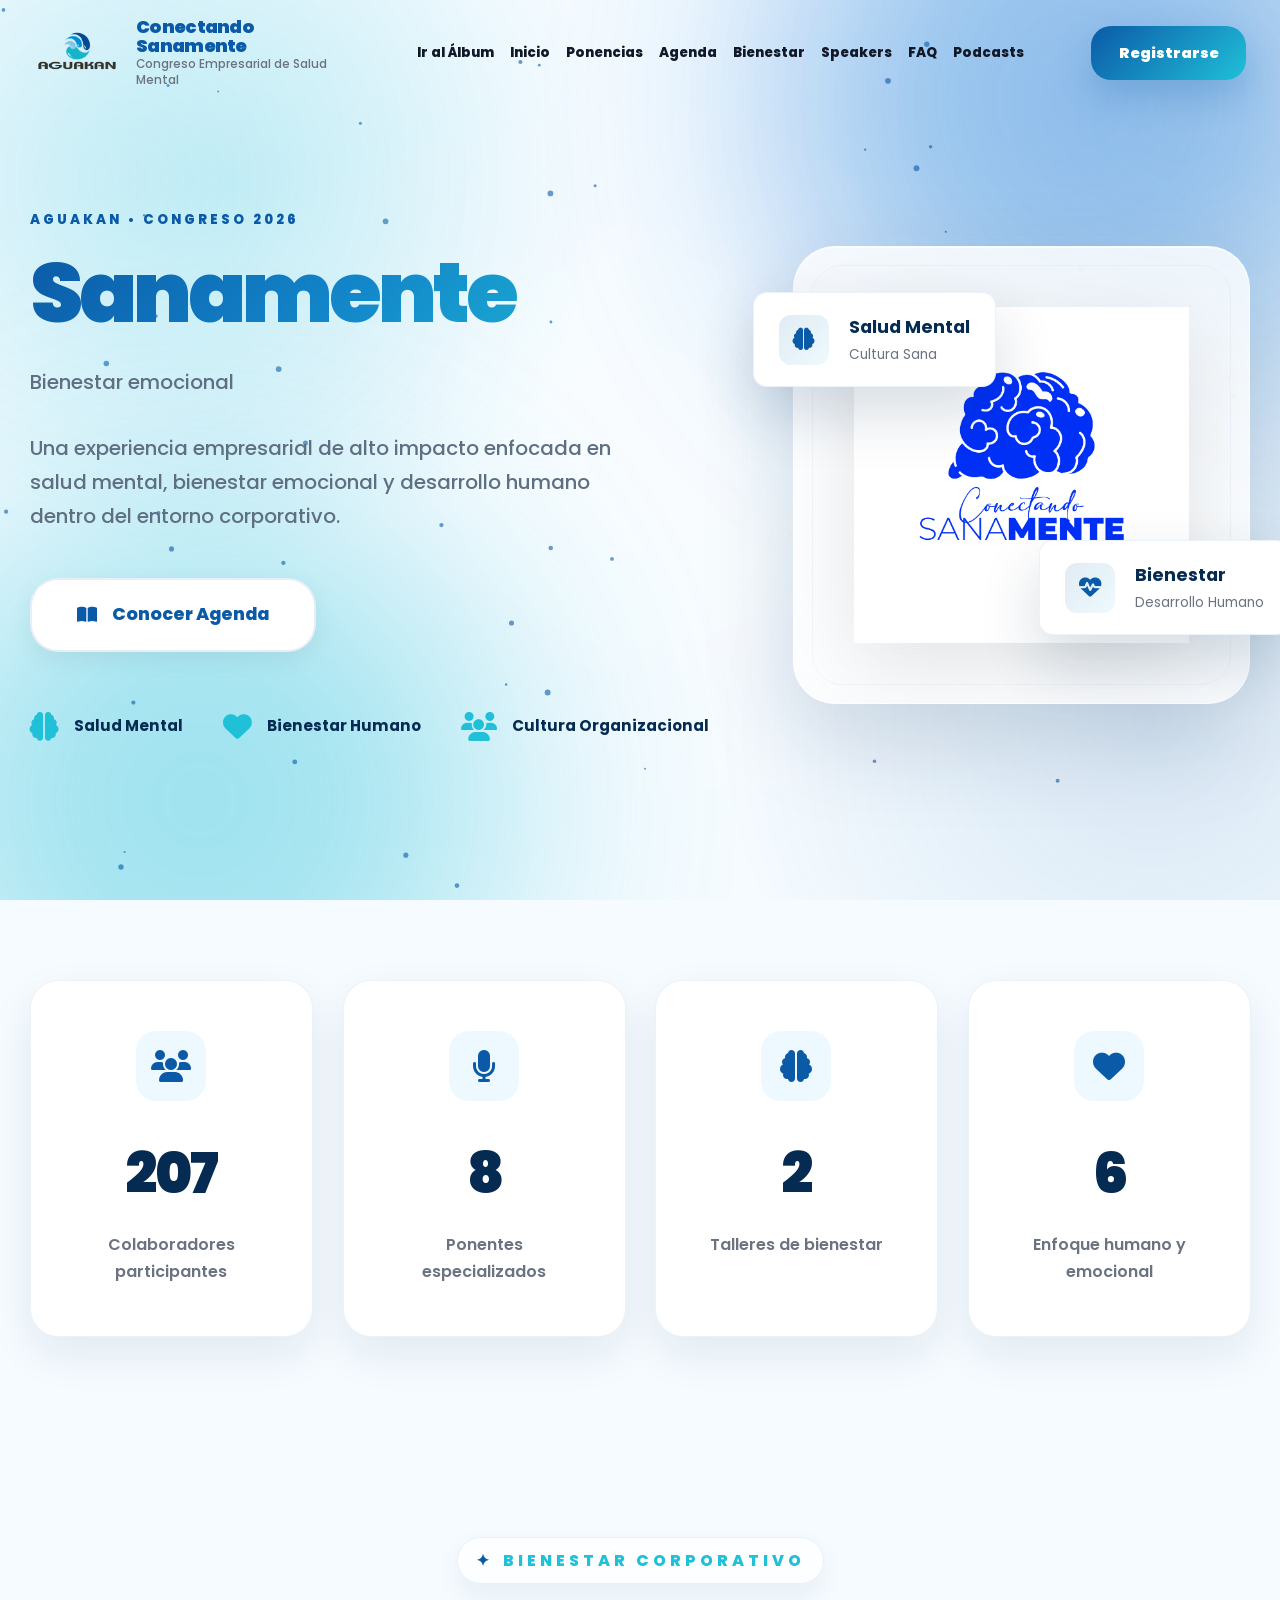
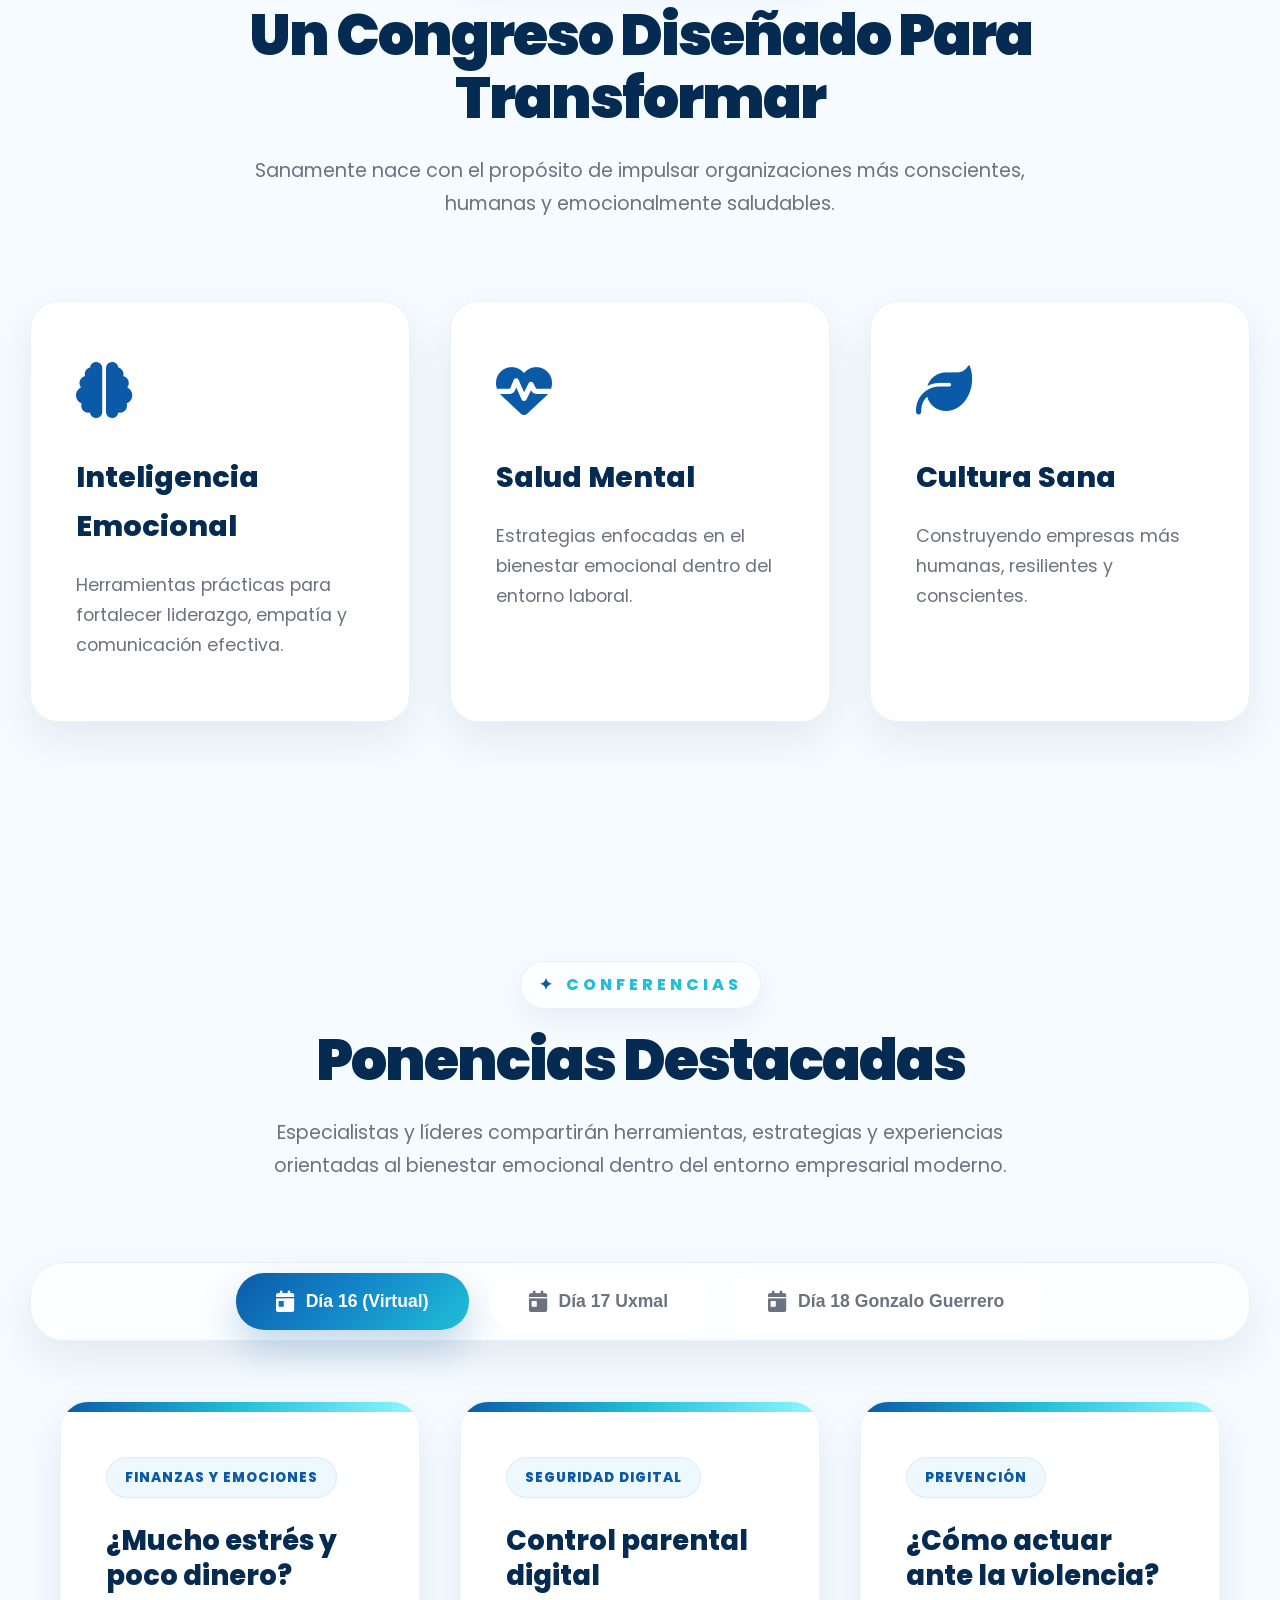
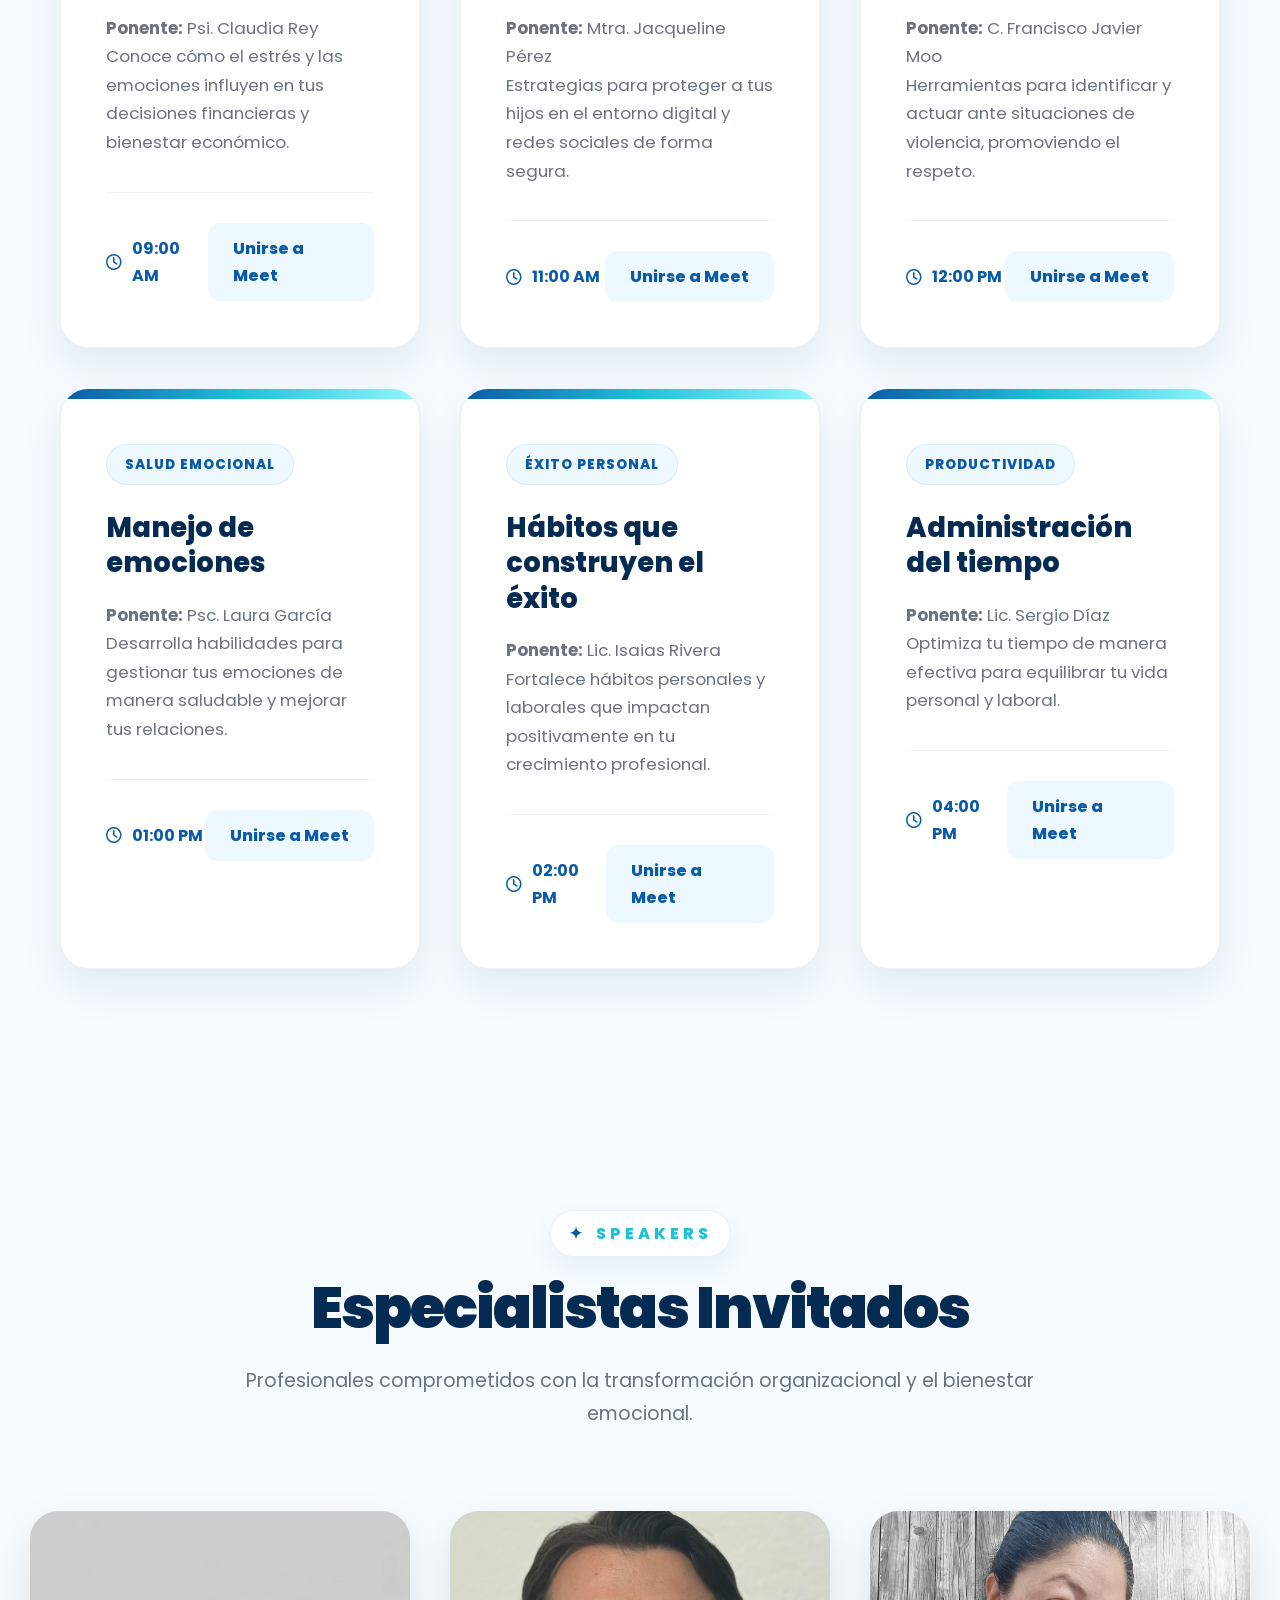
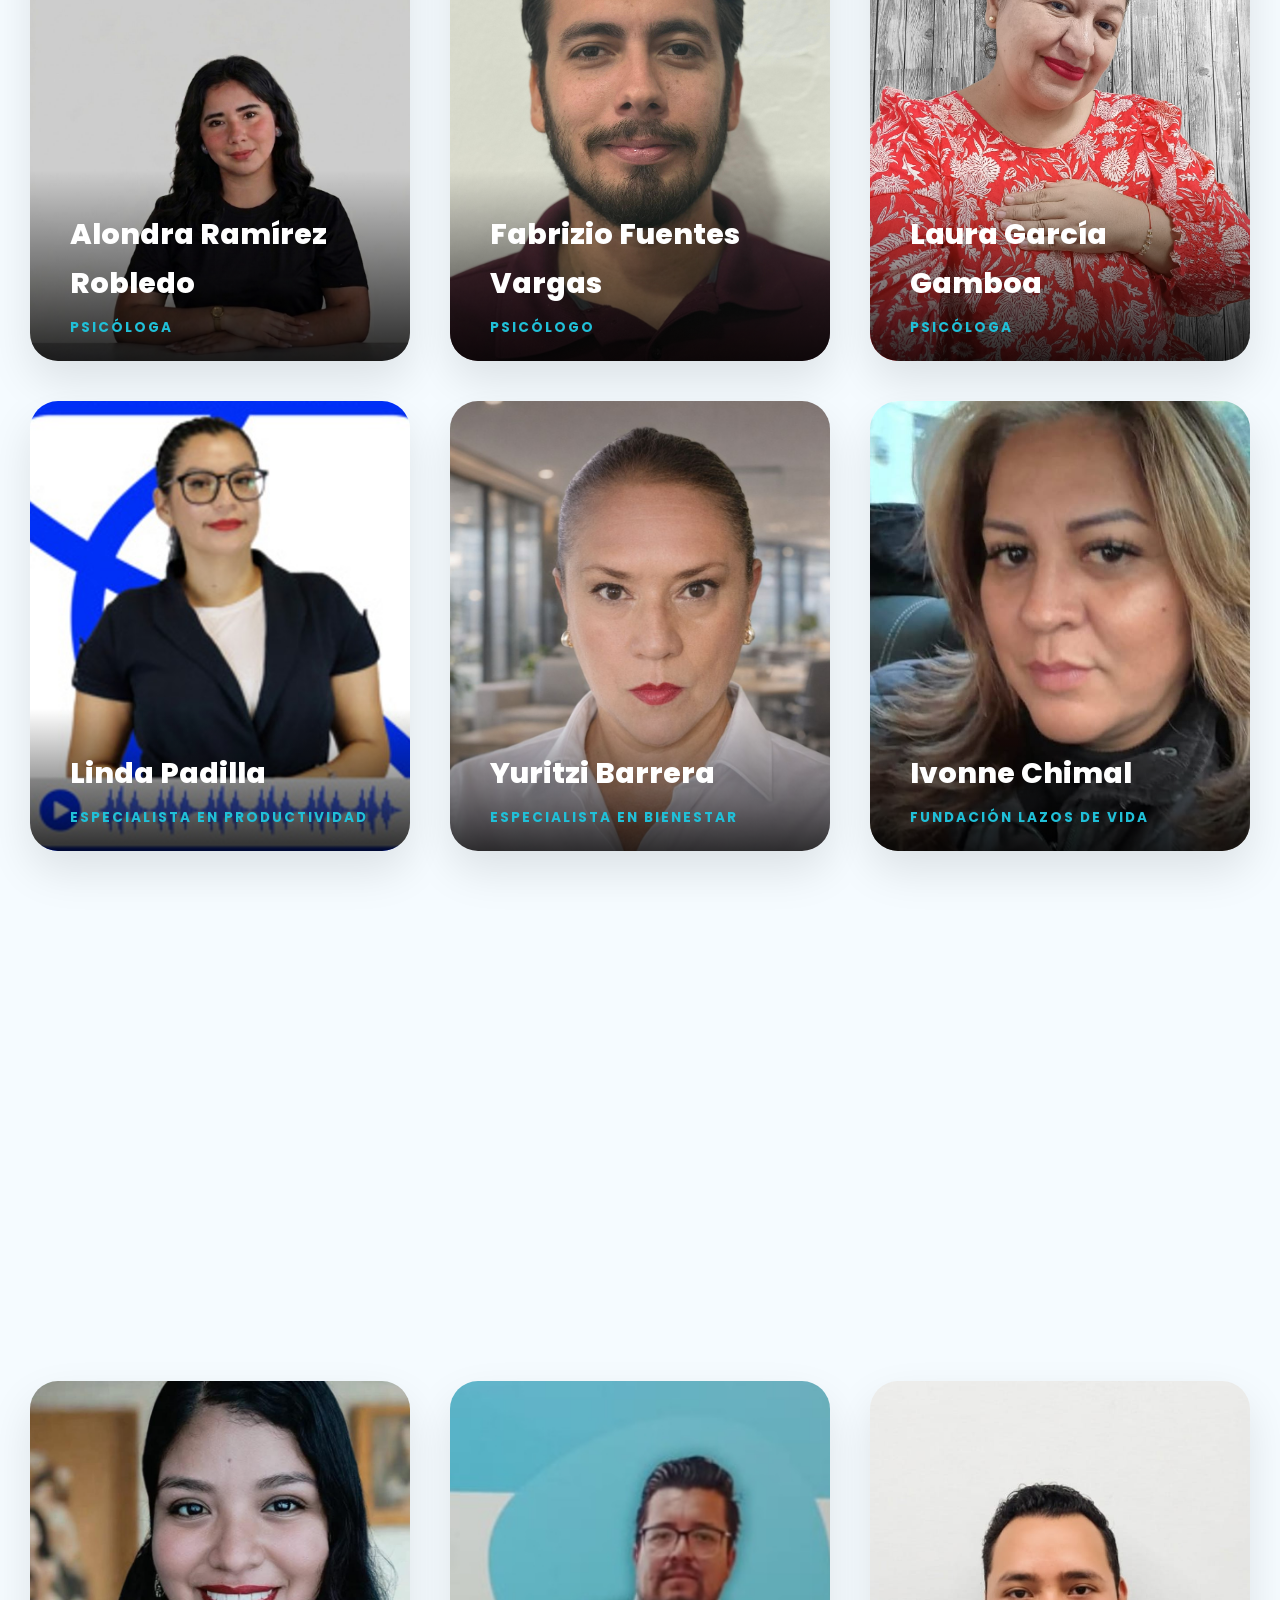
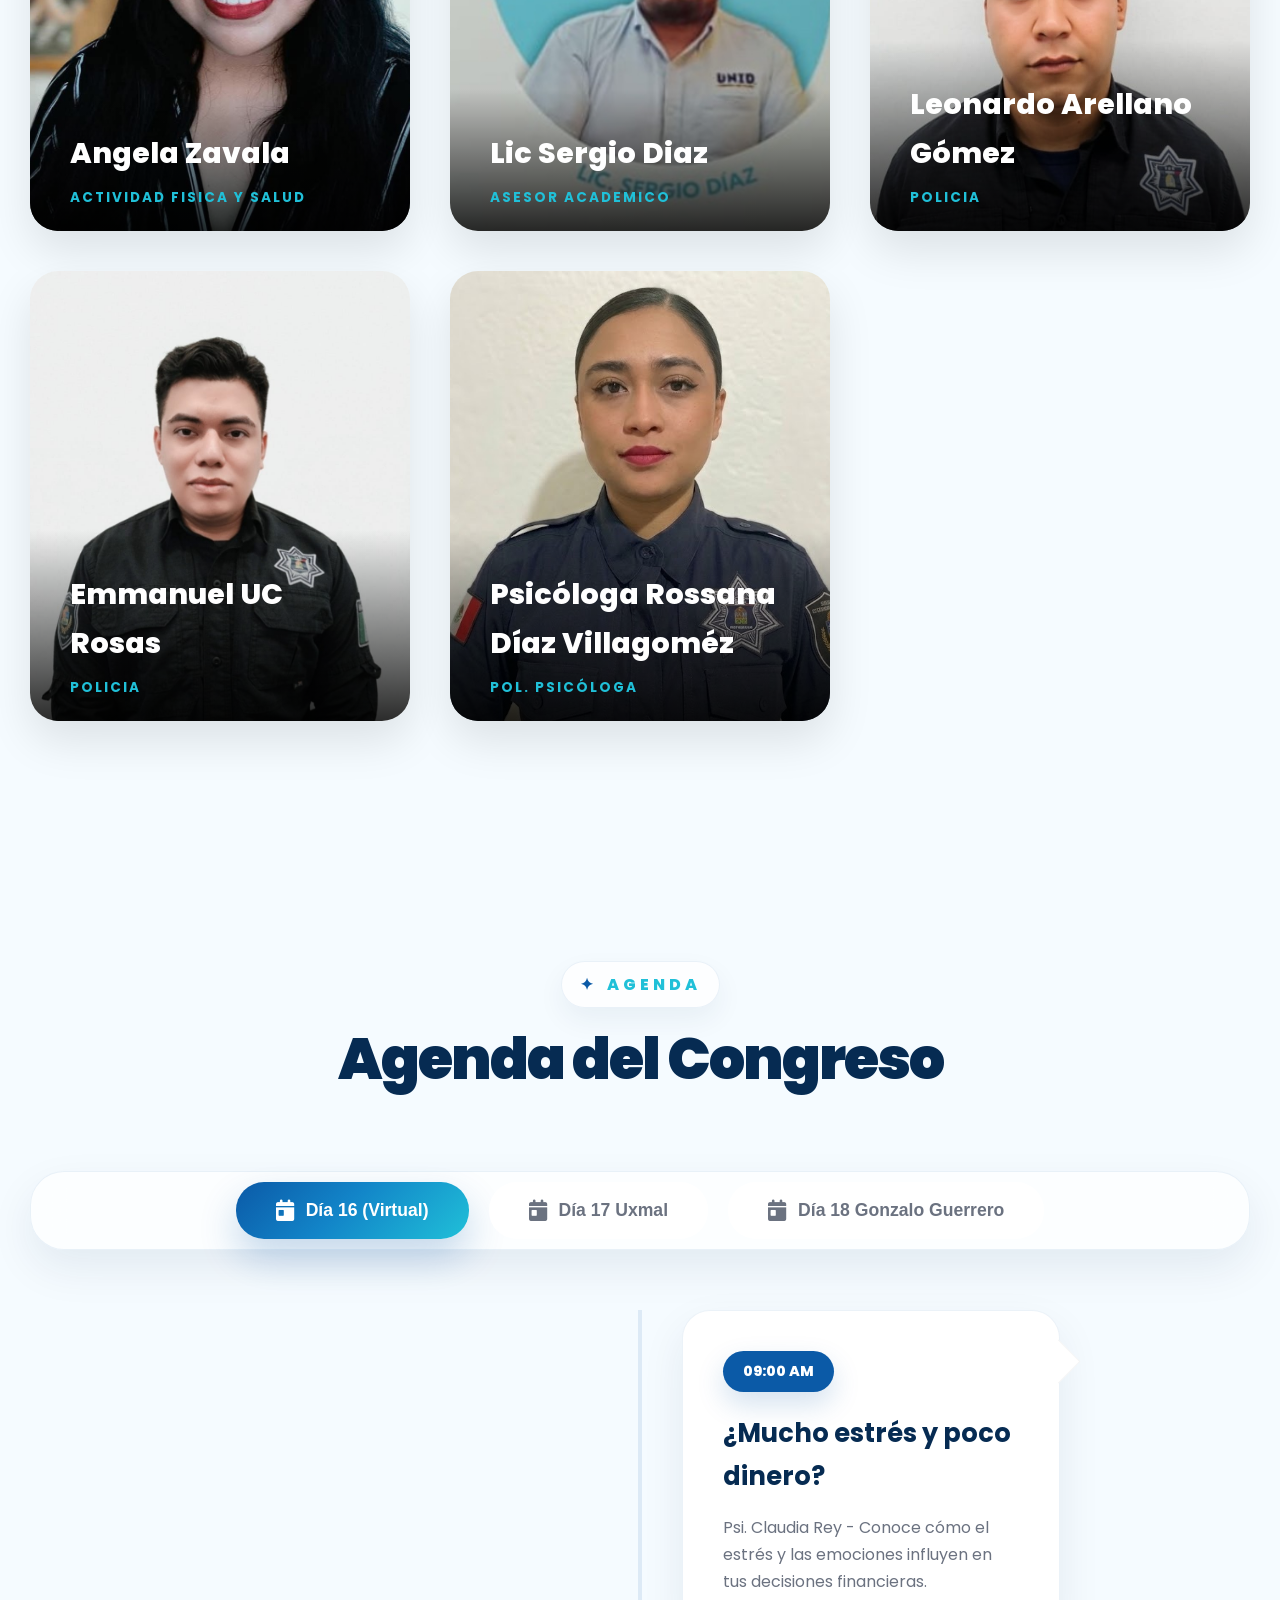
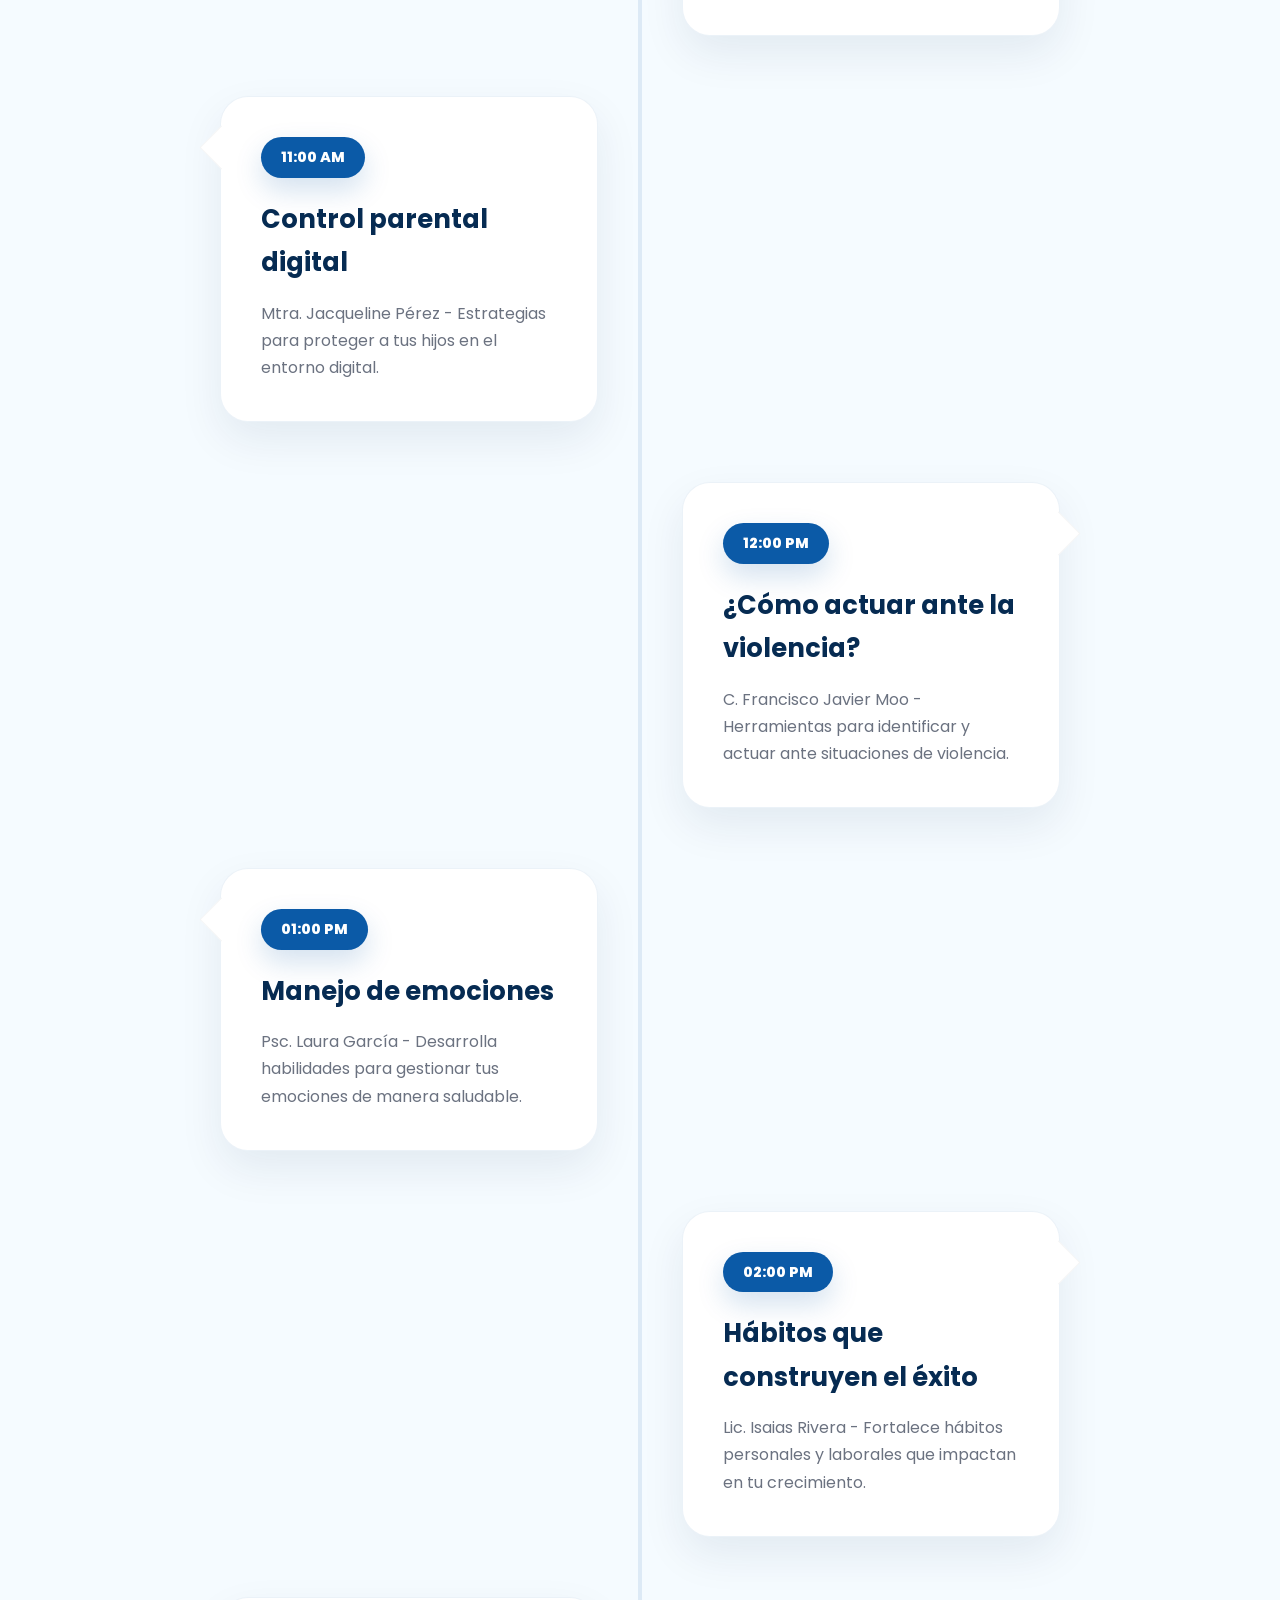
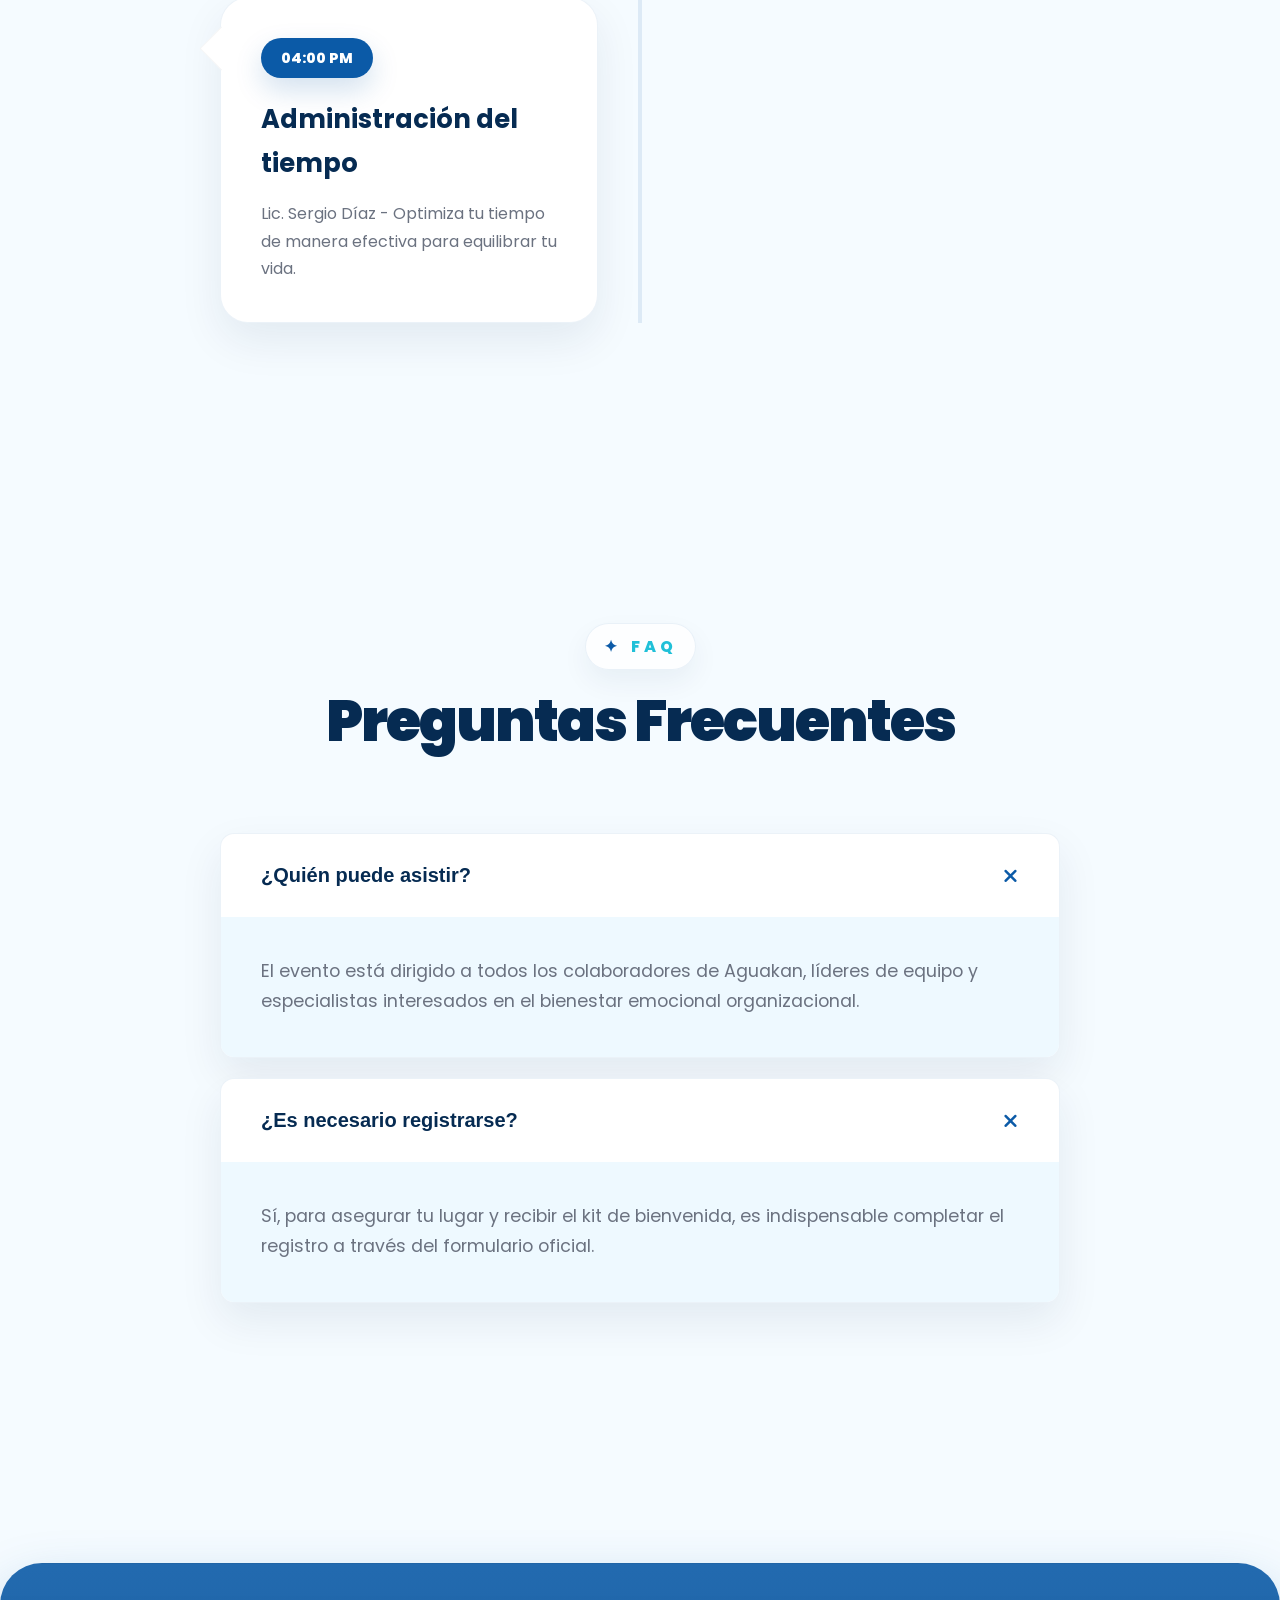
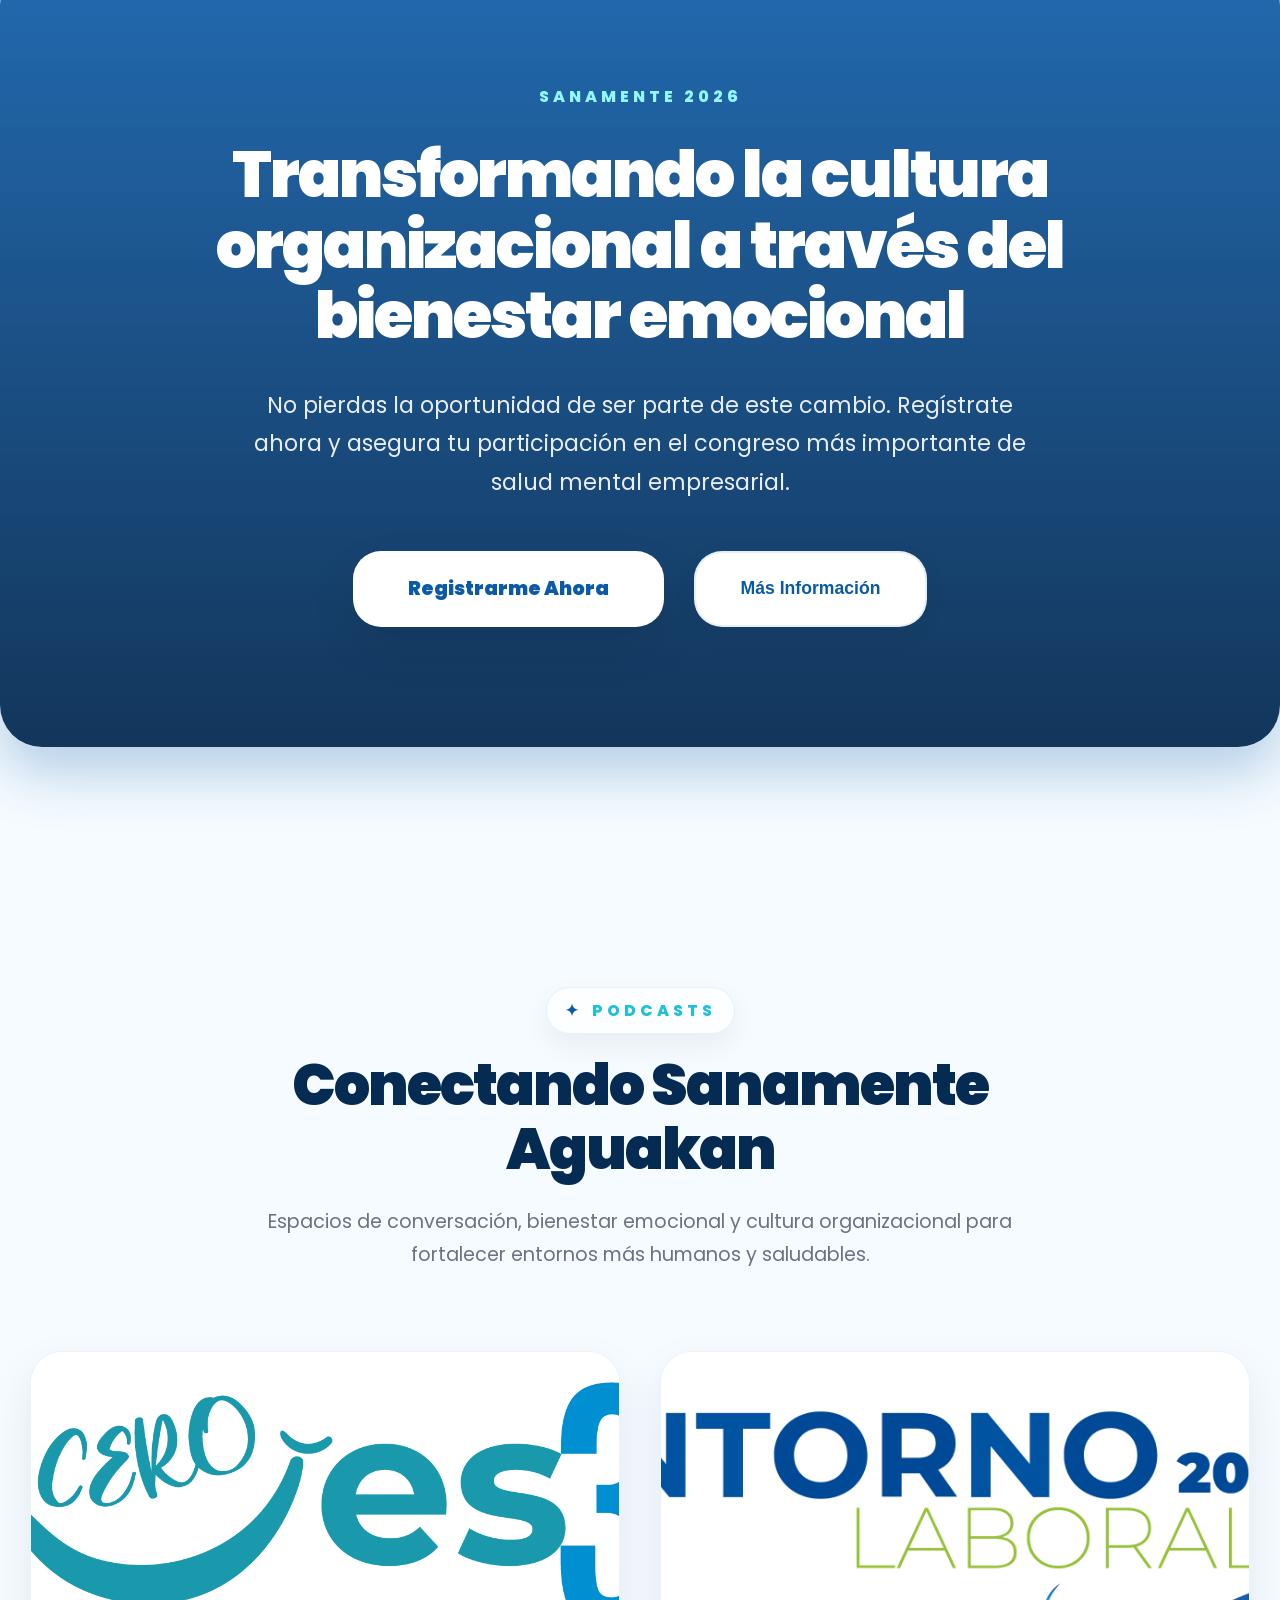
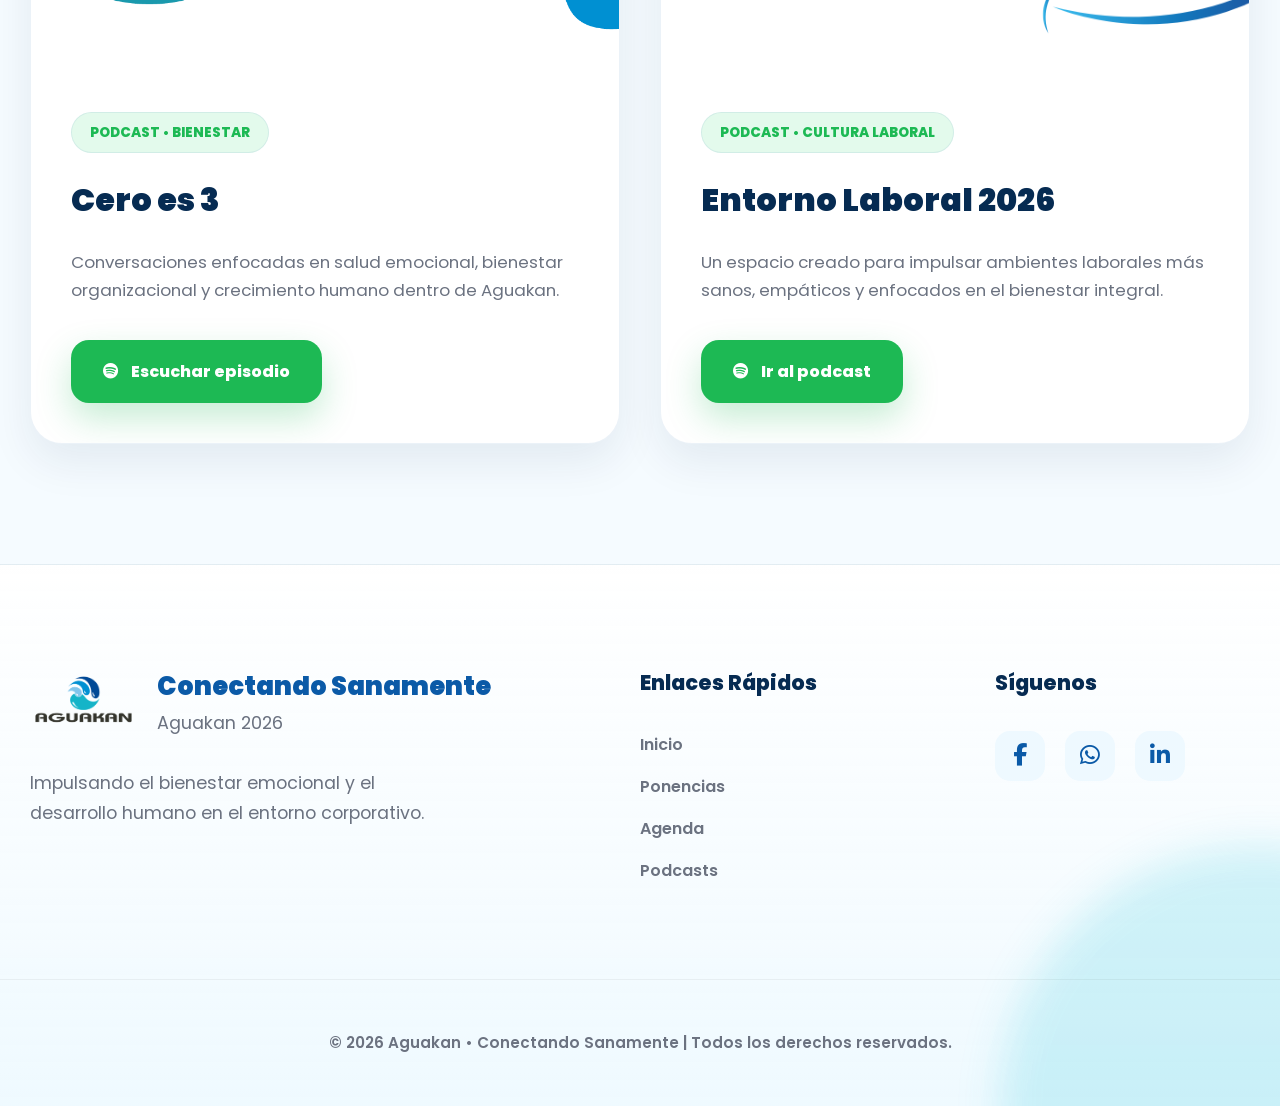
==== index.html @ 3e225394 "Update CSS and JS version references in index.html" ====
<!DOCTYPE html>
<html lang="es">

<head>

    <!-- ========================================= -->
    <!-- META -->
    <!-- ========================================= -->

    <meta charset="UTF-8">

    <meta 
    name="viewport" 
    content="width=device-width, initial-scale=1.0">

    <meta 
    name="description" 
    content="Conectando Sanamente 2026 - Congreso Empresarial de Salud Mental">
    <meta name="theme-color" content="#0b5aa7">

    <meta property="og:title" content="Conectando Sanamente | Aguakan 2026">

    <meta property="og:description" content="Congreso Empresarial de Salud Mental, bienestar emocional y desarrollo humano.">

    <meta property="og:type" content="website">

    <meta property="og:image" content="logo-sanamente.png">


    <title>
        Conectando Sanamente | Aguakan 2026
    </title>

    <!-- ========================================= -->
    <!-- GOOGLE FONTS -->
    <!-- ========================================= -->

    <link rel="preconnect" href="https://fonts.googleapis.com">

    <link rel="preconnect" href="https://fonts.gstatic.com" crossorigin>

    <link 
    href="https://fonts.googleapis.com/css2?family=Poppins:wght@300;400;500;600;700;800;900&display=swap" 
    rel="stylesheet" crossorigin="anonymous">

    <!-- ========================================= -->
    <!-- FONT AWESOME -->
    <!-- ========================================= -->

    <link 
    rel="stylesheet" 
    href="https://cdnjs.cloudflare.com/ajax/libs/font-awesome/6.5.1/css/all.min.css" 
    crossorigin="anonymous" referrerpolicy="no-referrer">

    <!-- ========================================= -->
    <!-- CSS -->
    <!-- ========================================= -->

    <link rel="stylesheet" href="style.css?v=4.5">

</head>

<body>
    <!-- ========================================= -->
    <!-- LOADER -->
    <!-- ========================================= -->

    <div class="loader-wrapper">

        <div class="loader">

            <div class="loader-circle"></div>

            <div class="loader-circle loader-circle-2"></div>

            <img 
            src="aguakan-logo.png" 
            alt="Aguakan Logo">

        </div>

    </div>

    <!-- ========================================= -->
    <!-- PARTICLES -->
    <!-- ========================================= -->

    <div class="particle p1"></div>

    <div class="particle p2"></div>

    <div class="particle p3"></div>

    <!-- ========================================= -->
    <!-- NAVBAR -->
    <!-- ========================================= -->

    <nav id="navbar">

        <div class="nav-container">

            <!-- LOGO -->

            <a href="#inicio" class="logo" aria-label="Ir al inicio de Conectando Sanamente">

                <img 
                src="aguakan-logo.png" 
                alt="Logo Aguakan">

                <div class="logo-text">

                    <h2>
                        Conectando Sanamente
                    </h2>

                    <span>
                        Congreso Empresarial de Salud Mental
                    </span>

                </div>

            </a>

            <!-- MENU -->

            <div class="menu" id="menu">

                <a href="login.html">
                    Ir al Álbum
                </a>

                <a href="#inicio">
                    Inicio
                </a>

                <a href="#ponencias">
                    Ponencias
                </a>

                <a href="#agenda">
                    Agenda
                </a>

                <a href="#bienestar">
                    Bienestar
                </a>

                <a href="#speakers">
                    Speakers
                </a>

                <a href="#faq">
                    FAQ
                </a>

                <a href="#podcasts">
                    Podcasts
                </a>

                <a 
    href="https://docs.google.com/forms/d/e/1FAIpQLSe4ZsYA6NZZoHLh1Md_9YDPUhOL3gb38Ptpsn2qwXyCN1Tnwg/viewform"
    class="mobile-register-btn"
    target="_blank"
    rel="noopener noreferrer">

    <i class="fa-solid fa-user-plus"></i>
    Registrarse

</a>

            </div>

            <!-- ACTIONS -->

            <div class="nav-actions">

              <a 
    href="https://docs.google.com/forms/d/e/1FAIpQLSe4ZsYA6NZZoHLh1Md_9YDPUhOL3gb38Ptpsn2qwXyCN1Tnwg/viewform"
    class="nav-btn desktop-register-btn"
    target="_blank"
    rel="noopener noreferrer">

    Registrarse

</a>

                <button 
                    class="menu-toggle" 
                    id="menuToggle"
                    type="button"
                    aria-label="Abrir menú"
                    aria-expanded="false">

                    <i class="fa-solid fa-bars"></i>

                </button>

            </div>

        </div>

    </nav>

    <!-- ========================================= -->
    <!-- HERO -->
    <!-- ========================================= -->

    <section class="hero" id="inicio">

        <!-- BLURS -->

        <div class="hero-blur hero-blur-1"></div>

        <div class="hero-blur hero-blur-2"></div>

        <div class="hero-content">

            <!-- HERO TEXT -->

            <div class="hero-text reveal">

                <small>
                    AGUAKAN • CONGRESO 2026
                </small>

                <h1>

                    
                    <span>Sanamente</span>

                </h1>

                <p class="typing-text-container">
                    <span class="typing-text"></span>
                </p>

                <p>

                    Una experiencia empresarial de alto impacto
                    enfocada en salud mental, bienestar emocional
                    y desarrollo humano dentro del entorno corporativo.

                </p>

                <!-- BUTTONS -->

                <div class="hero-buttons">

<a href="#agenda" class="btn-secondary">

    <i class="fa-solid fa-book-open"></i>

    Conocer Agenda

</a>

                </div>

                <!-- FEATURES -->

                <div class="hero-features">

                    <div class="hero-feature">

                        <i class="fa-solid fa-brain"></i>

                        <span>
                            Salud Mental
                        </span>

                    </div>

                    <div class="hero-feature">

                        <i class="fa-solid fa-heart"></i>

                        <span>
                            Bienestar Humano
                        </span>

                    </div>

                    <div class="hero-feature">

                        <i class="fa-solid fa-users"></i>

                        <span>
                            Cultura Organizacional
                        </span>

                    </div>

                </div>

            </div>

            <!-- HERO IMAGE -->

            <div class="hero-image reveal">

                <div class="glass-card">

                    <div class="glass-light"></div>

                    <img 
                    src="logo-sanamente.png" 
                    alt="Logo  Sanamente">

                </div>

                <!-- FLOATING CARDS -->

                <div class="floating-card floating-card-1">

                    <i class="fa-solid fa-brain"></i>

                    <div>

                        <strong>
                            Salud Mental
                        </strong>

                        <p>
                            Cultura Sana
                        </p>

                    </div>

                </div>

                <div class="floating-card floating-card-2">

                    <i class="fa-solid fa-heart-pulse"></i>

                    <div>

                        <strong>
                            Bienestar
                        </strong>

                        <p>
                            Desarrollo Humano
                        </p>

                    </div>

                </div>

            </div>

        </div>

    </section>

    <!-- ========================================= -->
    <!-- STATS -->
    <!-- ========================================= -->

    <section class="stats">

        <div class="stats-grid">

            <!-- CARD -->

            <div class="stat-card reveal">

                <div class="stat-icon">

                    <i class="fa-solid fa-users"></i>

                </div>

                <h2 class="counter" data-target="482">
                    0
                </h2>

                <p>
                    Colaboradores participantes
                </p>

            </div>

            <!-- CARD -->

            <div class="stat-card reveal">

                <div class="stat-icon">

                    <i class="fa-solid fa-microphone"></i>

                </div>

                <h2 class="counter" data-target="20">
                    0
                </h2>

                <p>
                    Ponentes especializados
                </p>

            </div>

            <!-- CARD -->

            <div class="stat-card reveal">

                <div class="stat-icon">

                    <i class="fa-solid fa-brain"></i>

                </div>

                <h2 class="counter" data-target="6">
                    0
                </h2>

                <p>
                    Talleres de bienestar
                </p>

            </div>

            <!-- CARD -->

            <div class="stat-card reveal">

                <div class="stat-icon">

                    <i class="fa-solid fa-heart"></i>

                </div>

                <h2 class="counter" data-target="16">
                    0
                </h2>

                <p>
                    Enfoque humano y emocional
                </p>

            </div>

        </div>

    </section>

    <!-- ========================================= -->
    <!-- ABOUT -->
    <!-- ========================================= -->

    <section class="section" id="bienestar">

        <div class="section-title reveal">

            <span>
                BIENESTAR CORPORATIVO
            </span>

            <h2>
                Un Congreso Diseñado Para Transformar
            </h2>

            <p>

                 Sanamente nace con el propósito
                de impulsar organizaciones más conscientes,
                humanas y emocionalmente saludables.

            </p>

        </div>

        <div class="about-grid">

            <!-- CARD -->

            <div class="about-card reveal">

                <i class="fa-solid fa-brain"></i>

                <h3>
                    Inteligencia Emocional
                </h3>

                <p>

                    Herramientas prácticas para fortalecer
                    liderazgo, empatía y comunicación efectiva.

                </p>

            </div>

            <!-- CARD -->

            <div class="about-card reveal">

                <i class="fa-solid fa-heart-pulse"></i>

                <h3>
                    Salud Mental
                </h3>

                <p>

                    Estrategias enfocadas en el bienestar
                    emocional dentro del entorno laboral.

                </p>

            </div>

            <!-- CARD -->

            <div class="about-card reveal">

                <i class="fa-solid fa-leaf"></i>

                <h3>
                    Cultura Sana
                </h3>

                <p>

                    Construyendo empresas más humanas,
                    resilientes y conscientes.

                </p>

            </div>

        </div>

    </section>

    <!-- ========================================= -->
    <!-- PONENCIAS CON PESTAÑAS -->
    <!-- ========================================= -->

    <section class="section" id="ponencias">

        <div class="section-title reveal">

            <span>
                CONFERENCIAS
            </span>

            <h2>
                Ponencias Destacadas
            </h2>

            <p>

                Especialistas y líderes compartirán
                herramientas, estrategias y experiencias
                orientadas al bienestar emocional dentro
                del entorno empresarial moderno.

            </p>

        </div>

        <!-- PESTAÑAS (TABS) -->

        <div class="tabs-container reveal" data-tabs-group="ponencias">

            <div class="tabs-header">

                <button class="tab-btn active" data-tab="ponencia-16">
                    <i class="fa-solid fa-calendar-day"></i>
                    Día 16 (Virtual)
                </button>

                <button class="tab-btn" data-tab="ponencia-17">
                    <i class="fa-solid fa-calendar-day"></i>
                    Día 17 Uxmal
                </button>

                <button class="tab-btn" data-tab="ponencia-18">
                    <i class="fa-solid fa-calendar-day"></i>
                    Día 18 Gonzalo Guerrero
                </button>

            </div>

            <!-- CONTENIDO DE PESTAÑAS -->

            <div class="tabs-content">

                <!-- Día 16 (Virtual) -->

                <div class="tab-pane active" id="ponencia-16">

                    <div class="cards">

                        <!-- PONENCIA 1 -->

                        <article class="card reveal">

                            <div class="card-top"></div>

                            <div class="card-content">

                                <div class="card-category">
                                    Finanzas y Emociones
                                </div>

                                <h3>
                                    ¿Mucho estrés y poco dinero?
                                </h3>

                                <p>
                                    <strong>Ponente:</strong> Psi. Claudia Rey <br>
                                    Conoce cómo el estrés y las emociones influyen en tus decisiones financieras y bienestar económico.
                                </p>

                                <div class="card-footer">

                                    <span class="badge">
                                        <i class="fa-regular fa-clock"></i>
                                        09:00 AM
                                    </span>

                                    <a href="https://meet.google.com/hmg-keaf-ztj" target="_blank" class="mini-btn">
                                        Unirse a Meet
                                    </a>

                                </div>

                            </div>

                        </article>

                        <!-- PONENCIA 2 -->

                        <article class="card reveal">

                            <div class="card-top"></div>

                            <div class="card-content">

                                <div class="card-category">
                                    Seguridad Digital
                                </div>

                                <h3>
                                    Control parental digital
                                </h3>

                                <p>
                                    <strong>Ponente:</strong> Mtra. Jacqueline Pérez <br>
                                    Estrategias para proteger a tus hijos en el entorno digital y redes sociales de forma segura.
                                </p>

                                <div class="card-footer">

                                    <span class="badge">
                                        <i class="fa-regular fa-clock"></i>
                                        11:00 AM
                                    </span>

                                    <a href="https://meet.google.com/hmg-keaf-ztj" target="_blank" class="mini-btn">
                                        Unirse a Meet
                                    </a>

                                </div>

                            </div>

                        </article>

                        <!-- PONENCIA 3 -->

                        <article class="card reveal">

                            <div class="card-top"></div>

                            <div class="card-content">

                                <div class="card-category">
                                    Prevención
                                </div>

                                <h3>
                                    ¿Cómo actuar ante la violencia?
                                </h3>

                                <p>
                                    <strong>Ponente:</strong> C. Francisco Javier Moo <br>
                                    Herramientas para identificar y actuar ante situaciones de violencia, promoviendo el respeto.
                                </p>

                                <div class="card-footer">

                                    <span class="badge">
                                        <i class="fa-regular fa-clock"></i>
                                        12:00 PM
                                    </span>

                                    <a href="https://meet.google.com/hmg-keaf-ztj" target="_blank" class="mini-btn">
                                        Unirse a Meet
                                    </a>

                                </div>

                            </div>

                        </article>

                        <!-- PONENCIA 4 -->

                        <article class="card reveal">

                            <div class="card-top"></div>

                            <div class="card-content">

                                <div class="card-category">
                                    Salud Emocional
                                </div>

                                <h3>
                                    Manejo de emociones
                                </h3>

                                <p>
                                    <strong>Ponente:</strong> Psc. Laura García <br>
                                    Desarrolla habilidades para gestionar tus emociones de manera saludable y mejorar tus relaciones.
                                </p>

                                <div class="card-footer">

                                    <span class="badge">
                                        <i class="fa-regular fa-clock"></i>
                                        01:00 PM
                                    </span>

                                    <a href="https://meet.google.com/hmg-keaf-ztj" target="_blank" class="mini-btn">
                                        Unirse a Meet
                                    </a>

                                </div>

                            </div>

                        </article>

                        <!-- PONENCIA 5 -->

                        <article class="card reveal">

                            <div class="card-top"></div>

                            <div class="card-content">

                                <div class="card-category">
                                    Éxito Personal
                                </div>

                                <h3>
                                    Hábitos que construyen el éxito
                                </h3>

                                <p>
                                    <strong>Ponente:</strong> Lic. Isaias Rivera <br>
                                    Fortalece hábitos personales y laborales que impactan positivamente en tu crecimiento profesional.
                                </p>

                                <div class="card-footer">

                                    <span class="badge">
                                        <i class="fa-regular fa-clock"></i>
                                        02:00 PM
                                    </span>

                                    <a href="https://meet.google.com/hmg-keaf-ztj" target="_blank" class="mini-btn">
                                        Unirse a Meet
                                    </a>

                                </div>

                            </div>

                        </article>

                        <!-- PONENCIA 6 -->

                        <article class="card reveal">

                            <div class="card-top"></div>

                            <div class="card-content">

                                <div class="card-category">
                                    Productividad
                                </div>

                                <h3>
                                    Administración del tiempo
                                </h3>

                                <p>
                                    <strong>Ponente:</strong> Lic. Sergio Díaz <br>
                                    Optimiza tu tiempo de manera efectiva para equilibrar tu vida personal y laboral.
                                </p>

                                <div class="card-footer">

                                    <span class="badge">
                                        <i class="fa-regular fa-clock"></i>
                                        04:00 PM
                                    </span>

                                    <a href="https://meet.google.com/hmg-keaf-ztj" target="_blank" class="mini-btn">
                                        Unirse a Meet
                                    </a>

                                </div>

                            </div>

                        </article>

                    </div>

                </div>

                <!-- Día 17 uxmal -->

                <div class="tab-pane" id="ponencia-17">

                    <!-- SALA DE CAPACITACIÓN UXMAL -->

                    <h2 class="room-title">
        <i class="fa-solid fa-chalkboard-user"></i>
        Sala de Capacitación UXMAL
    </h2>

                    <div class="cards">

                        <!-- CARD 1 -->
                        <article class="card reveal">
                            <div class="card-top"></div>
                            <div class="card-content">
                                <div class="card-category">Bienestar Emocional</div>
                                <h3>El lujo de cuidar de ti</h3>
                                <p><strong>Ponente:</strong> Lic. Yuritzi Barrera <br>Aplicando estándares de hospitalidad al bienestar emocional.</p>
                                <div class="card-footer">
                                    <span class="badge"><i class="fa-regular fa-clock"></i> 07:30 AM</span>
                                    <a href="https://www.linkedin.com/in/yuritzi-barrera-rueda" target="_blank" class="mini-btn">Ver Perfil</a>
                                </div>
                            </div>
                        </article>

                        <!-- CARD 2 -->
                        <article class="card reveal">
                            <div class="card-top"></div>
                            <div class="card-content">
                                <div class="card-category">Prevención</div>
                                <h3>Prevención de violencia familiar</h3>
                                <p><strong>Ponente:</strong> C. Francisco Javier Moo <br>Identifica y previene situaciones de violencia.</p>
                                <div class="card-footer">
                                    <span class="badge"><i class="fa-regular fa-clock"></i> 09:00 AM</span>
                                    <a href="https://www.facebook.com/sscqroo/" target="_blank" class="mini-btn">Más Info</a>
                                </div>
                            </div>
                        </article>

                        <!-- CARD 3 -->
                        <article class="card reveal">
                            <div class="card-top"></div>
                            <div class="card-content">
                                <div class="card-category">Inspiración</div>
                                <h3>Historias que inspiran</h3>
                                <p><strong>Ponente:</strong> C. Ivonne Chimal <br>Fundación Lazos de Vida.</p>
                                <div class="card-footer">
                                    <span class="badge"><i class="fa-regular fa-clock"></i> 10:00 AM</span>
                                    <a href="https://www.facebook.com/p/Lazos-de-vida-100064331343095/" target="_blank" class="mini-btn">Fundación</a>
                                </div>
                            </div>
                        </article>

                        <!-- CARD 4 -->
                        <article class="card reveal">
                            <div class="card-top"></div>
                            <div class="card-content">
                                <div class="card-category">Productividad</div>
                                <h3>Dominio del Tiempo</h3>
                                <p><strong>Ponente:</strong> Linda Padilla <br>Directora de Dr. Sonrisas.</p>
                                <div class="card-footer">
                                    <span class="badge"><i class="fa-regular fa-clock"></i> 11:00 AM</span>
                                    <a href="https://www.drsonrisas.org/" target="_blank" class="mini-btn">Dr. Sonrisas</a>
                                </div>
                            </div>
                        </article>

                        <!-- CARD 5 -->
                        <article class="card reveal">
                            <div class="card-top"></div>
                            <div class="card-content">
                                <div class="card-category">Seguridad</div>
                                <h3>Engaño Digital Extorsión</h3>
                                <p><strong>Ponente:</strong> Mtra. Jacqueline Pérez <br>Identifica y actúa ante casos de extorsión digital.</p>
                                <div class="card-footer">
                                    <span class="badge"><i class="fa-regular fa-clock"></i> 01:00 PM</span>
                                    <a href="https://www.facebook.com/CiberneticaQrooSSC/" target="_blank" class="mini-btn">Seguridad</a>
                                </div>
                            </div>
                        </article>

<!-- CARD 6 -->
<article class="card reveal">
    <div class="card-top"></div>
    <div class="card-content">
        <div class="card-category">Prevención</div>
        <h3>Prevención de Adicciones</h3>
        <p>
            <strong>Ponente:</strong> Psicólogo Fabricio Fuentes Vargas <br>
            Factores de riesgo y hábitos saludables.
        </p>
        <div class="card-footer">
            <span class="badge">
                <i class="fa-regular fa-clock"></i> 
                02:00 PM
            </span>

            <a 
                href="https://www.facebook.com/photo/?fbid=1394887876014893&set=pb.100064810803665.-2207520000" 
                target="_blank" 
                rel="noopener noreferrer" 
                class="mini-btn">
                Más Info
            </a>
        </div>
    </div>
</article>

<!-- CARD 7 -->
<article class="card reveal">
    <div class="card-top"></div>
    <div class="card-content">
        <div class="card-category">Bienestar Emocional</div>
        <h3>Huellas que sanan</h3>
        <p>
            <strong>Ponente:</strong> Fundación dejando huella <br>
            Impacto positivo de las mascotas.
        </p>
        <div class="card-footer">
            <span class="badge">
                <i class="fa-regular fa-clock"></i> 
                03:00 PM
            </span>

            <a 
                href="https://www.facebook.com/DejandohuellasporCancun.Mx/?locale=es_LA" 
                target="_blank" 
                rel="noopener noreferrer" 
                class="mini-btn">
                Fundación
            </a>
        </div>
    </div>
</article>

                    </div>

                    <!-- SALA DE COMPUTACIÓN UXMAL -->

                  <h2 class="room-title">
        <i class="fa-solid fa-chalkboard-user"></i>
        Sala de Computación Uxmal
    </h2>

                    <div class="cards">

                        <!-- CARD 1 -->
                        <article class="card reveal">
                            <div class="card-top"></div>
                            <div class="card-content">
                                <div class="card-category">Meditación</div>
                                <h3>Respiración y meditación</h3>
                                <p><strong>Ponente:</strong> Christianne Raimond <br>Técnicas de relajación y equilibrio emocional.</p>
                                <div class="card-footer">
                                    <span class="badge"><i class="fa-regular fa-clock"></i> 08:00 AM</span>
                                    <a href="https://www.facebook.com/share/1FxrNStuMe/" target="_blank" class="mini-btn">Ver Perfil</a>
                                </div>
                            </div>
                        </article>

                        <!-- CARD 2 -->
                        <article class="card reveal">
                            <div class="card-top"></div>
                            <div class="card-content">
                                <div class="card-category">Defensa Personal</div>
                                <h3>Defensa personal / Acondic.</h3>
                                <p><strong>Ponente:</strong> Pol. Nora Delia Montes <br>Seguridad, confianza y bienestar integral.</p>
                                <div class="card-footer">
                                    <span class="badge"><i class="fa-regular fa-clock"></i> 10:00 AM</span>
                                    <a href="https://www.facebook.com/sscqroo/" target="_blank" class="mini-btn">Más Info</a>
                                </div>
                            </div>
                        </article>


                        <!-- CARD 4 -->
                        <article class="card reveal">
                            <div class="card-top"></div>
                            <div class="card-content">
                                <div class="card-category">Género</div>
                                <h3>Masculinidades</h3>
                                <p><strong>Ponente:</strong> Psc. Laura García <br>Reflexión sobre masculinidades positivas.</p>
                                <div class="card-footer">
                                    <span class="badge"><i class="fa-regular fa-clock"></i> 02:00 PM</span>
                                    <a href="#" class="mini-btn">Más Info</a>
                                </div>
                            </div>
                        </article>

                        <!-- CARD 5 (Placeholder) -->
                        <article class="card reveal">
                            <div class="card-top"></div>
                            <div class="card-content">
                                <div class="card-category">Salud</div>
                                <h3>FISIO RIE</h3>
                                <p><strong>Ponente:</strong> Ft. Angela Zabala <br>Promueve el bienestar físico y emocional.</p>
                                <div class="card-footer">
                                    <span class="badge"><i class="fa-regular fa-clock"></i> 03:00 PM</span>
                                    <a href="https://www.facebook.com/share/1CT3K99xzi/" target="_blank" class="mini-btn">Facebook</a>
                                </div>
                            </div>
                        </article>

                    </div>

                </div>

<!-- Día 18 Gonzalo Guerrero -->

<div class="tab-pane" id="ponencia-18">

    <!-- SALA DE CAPACITACIÓN -->

    <h2 class="room-title">
        <i class="fa-solid fa-chalkboard-user"></i>
        Solidaridad – Sala de Capacitación Gonzalo Guerrero
    </h2>

    <div class="cards">

        <!-- CARD 0 -->

        <article class="card reveal premium-feature-card">

            <div class="card-top"></div>

            <div class="card-content">

                <div class="card-category">
                    Estrés Laboral
                </div>

                <h3>
                    Estrategias rápidas para manejar el estrés laboral
                </h3>

                <p>
                    <strong>Ponente:</strong>
                    Mtra. Estefany Magdalena Fuentes Souberbielle
                    <br>
                    Herramientas prácticas para identificar, gestionar y reducir el estrés laboral, favoreciendo el bienestar emocional y el desempeño en el trabajo.
                </p>

                <div class="card-footer">

                    <span class="badge">
                        <i class="fa-regular fa-clock"></i>
                        09:00 AM
                    </span>

                    <a href="#agenda-18"
                       class="mini-btn">
                        Ver agenda
                    </a>

                </div>

            </div>

        </article>

        <!-- CARD 1 -->



        <!-- CARD 2 -->

        <article class="card reveal">

            <div class="card-top"></div>

            <div class="card-content">

                <div class="card-category">
                    Seguridad Digital
                </div>

                <h3>
                    Violencia Digital
                </h3>

                <p>
                    <strong>Ponente:</strong>
                    Mtra. Jacqueline Pérez Zúñiga
                    <br>
                    Prevención y acción ante violencia digital y extorsión.
                </p>

                <div class="card-footer">

                    <span class="badge">
                        <i class="fa-regular fa-clock"></i>
                        11:00 AM
                    </span>

                    <a href="https://www.facebook.com/CiberneticaQrooSSC/?locale=es_LA"
                       target="_blank"
                       class="mini-btn">

                        Ver Perfil
                    </a>

                </div>

            </div>

        </article>

        <!-- CARD 3 -->

        <article class="card reveal">

            <div class="card-top"></div>

            <div class="card-content">

                <div class="card-category">
                    Prevención
                </div>

                <h3>
                    Prevención de violencia familiar y laboral
                </h3>

                <p>
                    <strong>Ponente:</strong>
                    Lic. Alin Coordinadora DIF
                    <br>
                    Relaciones sanas y cultura de respeto y bienestar.
                </p>

                <div class="card-footer">

                    <span class="badge">
                        <i class="fa-regular fa-clock"></i>
                        12:00 PM
                    </span>

                    <a href="https://difplayadelcarmen.gob.mx/"
                       target="_blank"
                       class="mini-btn">

                        Ver Perfil
                    </a>

                </div>

            </div>

        </article>

        <!-- CARD 4 -->

        <article class="card reveal">

            <div class="card-top"></div>

            <div class="card-content">

                <div class="card-category">
                    Salud Mental
                </div>

                <h3>
                    Primeros auxilios psicológicos
                </h3>

                <p>
                    <strong>Ponente:</strong>
                    Psc. Alondra Ramírez Robledo
                    <br>
                    Herramientas básicas para apoyo emocional inmediato.
                </p>

                <div class="card-footer">

                    <span class="badge">
                        <i class="fa-regular fa-clock"></i>
                        01:00 PM
                    </span>

                    <a href="https://www.instagram.com/alondrawspsic/"
                       target="_blank"
                       class="mini-btn">

                        Ver Perfil
                    </a>

                </div>

            </div>

        </article>

        <!-- CARD 5 -->

        <article class="card reveal">

            <div class="card-top"></div>

            <div class="card-content">

                <div class="card-category">
                    Familia
                </div>

                <h3>
                    Cómo hablar de sexualidad con tu hijo
                </h3>

                <p>
                    <strong>Ponente:</strong>
                    Psc. Alondra Ramírez Robledo
                    <br>
                    Comunicación abierta y segura sobre sexualidad.
                </p>

                <div class="card-footer">

                    <span class="badge">
                        <i class="fa-regular fa-clock"></i>
                        02:00 PM
                    </span>

                    <a href="https://www.instagram.com/alondrawspsic/"
                       target="_blank"
                       class="mini-btn">

                        Ver Perfil
                    </a>

                </div>

            </div>

        </article>

        <!-- CARD 6 -->

        <article class="card reveal premium-feature-card">

            <div class="card-top"></div>

            <div class="card-content">

                <div class="card-category">
                    Alimentación Emocional
                </div>

                <h3>
                    Alimentación emocional: ¿Comemos por ansiedad?
                </h3>

                <p>
                    <strong>Ponente:</strong>
                    Mtra. Gabriela Calderón Jiménez
                    <br>
                    Identifica la relación entre emociones y hábitos alimenticios, brindando estrategias para gestionar la alimentación emocional de manera saludable.
                </p>

                <div class="card-footer">

                    <span class="badge">
                        <i class="fa-regular fa-clock"></i>
                        03:00 PM
                    </span>

                    <a href="#agenda-18"
                       class="mini-btn">
                        Ver agenda
                    </a>

                </div>

            </div>

        </article>

    </div>

</div>

            </div>

        </div>

    </section>

    <!-- ========================================= -->
    <!-- SPEAKERS -->
    <!-- ========================================= -->

    <section class="section" id="speakers">

        <div class="section-title reveal">

            <span>
                SPEAKERS
            </span>

            <h2>
                Especialistas Invitados
            </h2>

            <p>

                Profesionales comprometidos con la transformación
                organizacional y el bienestar emocional.

            </p>

        </div>

<div class="speakers-grid">

    <!-- SPEAKER 1 -->

    <div class="speaker-card reveal"
        data-img="img/Alondra Ramírez Robledo.jpeg"
        data-name="Alondra Ramírez Robledo"
        data-role="Psicóloga"
        data-desc="Fortalece herramientas de comunicación para hablar de sexualidad con hijas e hijos de manera abierta, segura y acorde a cada etapa de desarrollo.">

        <img src="img/Alondra Ramírez Robledo.jpeg" alt="Speaker">

        <div class="speaker-info">
            <h3>Alondra Ramírez Robledo</h3>
            <span>Psicóloga</span>
        </div>

    </div>

    <!-- SPEAKER 2 -->

    <div class="speaker-card reveal"
        data-img="img/Psicólogo Fabrizio Fuentes Vargas..jpeg"
        data-name="Fabrizio Fuentes Vargas"
        data-role="Psicólogo"
        data-desc="Identifica factores de riesgo y fortalece hábitos saludables para prevenir adicciones, promoviendo el bienestar físico, emocional y social.">

        <img src="img/Psicólogo Fabrizio Fuentes Vargas..jpeg" alt="Speaker">

        <div class="speaker-info">
            <h3>Fabrizio Fuentes Vargas</h3>
            <span>Psicólogo</span>
        </div>

    </div>

    <!-- SPEAKER 3 -->

    <div class="speaker-card reveal"
        data-img="img/Psic Laura García Gamboa.jpeg"
        data-name="Laura García Gamboa"
        data-role="Psicóloga"
        data-desc="Desarrolla habilidades y estrategias para reconocer, comprender y gestionar las emociones de manera saludable, favoreciendo el bienestar personal y las relaciones interpersonales.">

        <img src="img/Psic Laura García Gamboa.jpeg" alt="Speaker">

        <div class="speaker-info">
            <h3>Laura García Gamboa</h3>
            <span>Psicóloga</span>
        </div>

    </div>

    <!-- SPEAKER 4 -->

    <div class="speaker-card reveal"
        data-img="img/Linda Padilla.jpg"
        data-name="Linda Padilla"
        data-role="Especialista en Productividad"
        data-desc="Organiza, prioriza y optimiza el uso del tiempo mediante herramientas y estrategias que favorezcan el cumplimiento de objetivos y el equilibrio personal y laboral.">

        <img src="img/Linda Padilla.jpg" alt="Speaker">

        <div class="speaker-info">
            <h3>Linda Padilla</h3>
            <span>Especialista en Productividad</span>
        </div>

    </div>

    <!-- SPEAKER 5 -->

    <div class="speaker-card reveal"
        data-img="img/Lic. Yuritzi Barrera.jpeg"
        data-name="Yuritzi Barrera"
        data-role="Especialista en Bienestar"
        data-desc="El “Check-in” emocional. Preparando nuestro estado interno antes de iniciar la jornada.">

        <img src="img/Lic. Yuritzi Barrera.jpeg" alt="Speaker">

        <div class="speaker-info">
            <h3>Yuritzi Barrera</h3>
            <span>Especialista en Bienestar</span>
        </div>

    </div>

    <!-- SPEAKER 6 -->

    <div class="speaker-card reveal"
        data-img="img/Ivonne Chimal.jpeg"
        data-name="Ivonne Chimal"
        data-role="Fundación Lazos de Vida"
        data-desc="Conoce la labor y el impacto social de Fundación Lazos de Vida, promoviendo la empatía, la solidaridad y la participación en acciones de apoyo y bienestar para personas en situación vulnerable.">

        <img src="img/Ivonne Chimal.jpeg" alt="Speaker">

        <div class="speaker-info">
            <h3>Ivonne Chimal</h3>
            <span>Fundación Lazos de Vida</span>
        </div>

    </div>

    <!-- SPEAKER 7 -->

    <div class="speaker-card reveal"
        data-img="img/Claudia Rey.jpg"
        data-name="Claudia Rey"
        data-role="Especialista Financiera"
        data-desc="Conoce herramientas para comprender cómo el estrés y las emociones influyen en la toma de decisiones financieras, favoreciendo un mayor bienestar emocional y económico.">

        <img src="img/Claudia Rey.jpg" alt="Speaker">

        <div class="speaker-info">
            <h3>Claudia Rey</h3>
            <span>Especialista Financiera</span>
        </div>

    </div>

    <!-- SPEAKER 8 -->

    <div class="speaker-card reveal"
        data-img="img/Christianne Raimond.jpeg"
        data-name="Christianne Raimond"
        data-role="Mindfulness y Meditación"
        data-desc="Practica técnicas de respiración y meditación consciente para fortalecer el equilibrio emocional, reducir el estrés y promover el bienestar físico y mental.">

        <img src="img/Christianne Raimond.jpeg" alt="Speaker">

        <div class="speaker-info">
            <h3>Christianne Raimond</h3>
            <span>Mindfulness y Meditación</span>
        </div>

    </div>


        <!-- SPEAKER 9 -->

    <div class="speaker-card reveal"
        data-img="img/Isaias Rivera Soza.jpeg"
        data-name="Isaias Rivera Soza"
        data-role="Habitos que construyen el exito"
        data-desc="Fortalece hábitos personales y laborales que impactan positivamente en el crecimiento profecional">

        <img src="img/Isaias Rivera Soza.jpeg" alt="Speaker">

        <div class="speaker-info">
            <h3>Isaias Rivera Soza</h3>
            <span>Mindfulness y Meditación</span>
        </div>

    </div>

<!-- SPEAKER 10 -->

    <div class="speaker-card reveal"
        data-img="img/Angela Zavala.jpeg"
        data-name="Angela Zavala"
        data-role="FISIO RIE"
        data-desc="Fortalece hábitos personales y laborales que impactan positivamente en el crecimiento profecional">

        <img src="img/Angela Zavala.jpeg" alt="Speaker">

        <div class="speaker-info">
            <h3>Angela Zavala</h3>
            <span>Actividad fisica y Salud </span>
        </div>

    </div>

        <div class="speaker-card reveal"
        data-img="img/Lic Sergio Diaz.png"
        data-name="Lic Sergio Diaz"
        data-role="Asesor Academico"
        data-desc="Fortalece habilidades y herramientas para organizar y optimizar el tiempo de manera efectiva, favoreciendo el equilibrio entre la vida personal, laboral y el cumplimiento de objetivos.">

        <img src="img/Lic Sergio Diaz.png" alt="Speaker">

        <div class="speaker-info">
            <h3>Lic Sergio Diaz</h3>
            <span>Asesor Academico</span>
        </div>

    </div>

            <div class="speaker-card reveal"
        data-img="img/Leonardo Arellano Gómez.png"
        data-name="Leonardo Arellano Gómez"
        data-role="Policia"
        data-desc="Identifica, previene y actúa ante casos de secuestro virtual y extorsión telefónica, fortaleciendo la seguridad digital y promoviendo una cultura de autoprotección y denuncia segura.">

        <img src="img/Leonardo Arellano Gómez.png" alt="Speaker">

        <div class="speaker-info">
            <h3>Leonardo Arellano Gómez</h3>
            <span>Policia</span>
        </div>

    </div>

                <div class="speaker-card reveal"
        data-img="img/Emmanuel UC Rosas.png"
        data-name="Emmanuel UC Rosas"
        data-role="Policia"
        data-desc="Conoce herramientas y estrategias para proteger a niñas, niños y adolescentes en el entorno digital, promoviendo el uso responsable de dispositivos, redes sociales y videojuegos mediante prácticas de supervisión segura y controles parentales efectivos.">

        <img src="img/Emmanuel UC Rosas.png" alt="Speaker">

        <div class="speaker-info">
            <h3>Emmanuel UC Rosas</h3>
            <span>Policia</span>
        </div>

    </div>

                <div class="speaker-card reveal"
        data-img="img/Psicóloga Rossana Díaz Villagoméz.png"
        data-name="Rossana Díaz Villagoméz"
        data-role="Pol. Psicóloga"
        data-desc="Identifica, previene y actúa ante situaciones de violencia digital y extorsión, fortaleciendo la seguridad digital y la cultura de autoprotección.">

        <img src="img/Psicóloga Rossana Díaz Villagoméz.png" alt="Speaker">

        <div class="speaker-info">
            <h3>Psicóloga Rossana Díaz Villagoméz</h3>
            <span>Pol. Psicóloga</span>
        </div>

    </div>


    </section>

    <!-- ========================================= -->
    <!-- AGENDA CON PESTAÑAS -->
    <!-- ========================================= -->

    <section class="section" id="agenda">

        <div class="section-title reveal">

            <span>
                AGENDA
            </span>

            <h2>
                Agenda del Congreso
            </h2>

        </div>

        <!-- PESTAÑAS (TABS) PARA AGENDA -->

        <div class="tabs-container reveal" data-tabs-group="agenda">

            <div class="tabs-header">

                <button class="tab-btn active" data-tab="agenda-16">
                    <i class="fa-solid fa-calendar-day"></i>
                    Día 16 (Virtual)
                </button>

                <button class="tab-btn" data-tab="agenda-17">
                    <i class="fa-solid fa-calendar-day"></i>
                    Día 17 Uxmal
                </button>

                <button class="tab-btn" data-tab="agenda-18">
                    <i class="fa-solid fa-calendar-day"></i>
                    Día 18 Gonzalo Guerrero
                </button>

            </div>

            <!-- CONTENIDO DE PESTAÑAS -->

            <div class="tabs-content">

                <!-- DÍA 16 (VIRTUAL) -->

                <div class="tab-pane active" id="agenda-16">

                    <div class="timeline">

                        <div class="timeline-item reveal">
                            <div class="timeline-box">
                                <div class="timeline-hour">09:00 AM</div>
                                <h3>¿Mucho estrés y poco dinero?</h3>
                                <p>Psi. Claudia Rey - Conoce cómo el estrés y las emociones influyen en tus decisiones financieras.</p>
                            </div>
                        </div>

                        <div class="timeline-item reveal">
                            <div class="timeline-box">
                                <div class="timeline-hour">11:00 AM</div>
                                <h3>Control parental digital</h3>
                                <p>Mtra. Jacqueline Pérez - Estrategias para proteger a tus hijos en el entorno digital.</p>
                            </div>
                        </div>

                        <div class="timeline-item reveal">
                            <div class="timeline-box">
                                <div class="timeline-hour">12:00 PM</div>
                                <h3>¿Cómo actuar ante la violencia?</h3>
                                <p>C. Francisco Javier Moo - Herramientas para identificar y actuar ante situaciones de violencia.</p>
                            </div>
                        </div>

                        <div class="timeline-item reveal">
                            <div class="timeline-box">
                                <div class="timeline-hour">01:00 PM</div>
                                <h3>Manejo de emociones</h3>
                                <p>Psc. Laura García - Desarrolla habilidades para gestionar tus emociones de manera saludable.</p>
                            </div>
                        </div>

                        <div class="timeline-item reveal">
                            <div class="timeline-box">
                                <div class="timeline-hour">02:00 PM</div>
                                <h3>Hábitos que construyen el éxito</h3>
                                <p>Lic. Isaias Rivera - Fortalece hábitos personales y laborales que impactan en tu crecimiento.</p>
                            </div>
                        </div>

                        <div class="timeline-item reveal">
                            <div class="timeline-box">
                                <div class="timeline-hour">04:00 PM</div>
                                <h3>Administración del tiempo</h3>
                                <p>Lic. Sergio Díaz - Optimiza tu tiempo de manera efectiva para equilibrar tu vida.</p>
                            </div>
                        </div>

                    </div>

                </div>

                <!--Día 17 uxmal -->

                <div class="tab-pane" id="agenda-17">

                    <div class="agenda-rooms">

                        <!-- SALA DE CAPACITACIÓN -->
                        <div class="room-column">
                            <h3 class="room-label"><i class="fa-solid fa-chalkboard-user"></i> Sala de Capacitación</h3>
                            <div class="timeline">
                                <div class="timeline-item reveal">
                                    <div class="timeline-box">
                                        <div class="timeline-hour">07:30 AM</div>
                                        <h3>El lujo de cuidar de ti</h3>
                                        <p>Lic. Yuritzi Barrera</p>
                                    </div>
                                </div>
                                <div class="timeline-item reveal">
                                    <div class="timeline-box">
                                        <div class="timeline-hour">09:00 AM</div>
                                        <h3>Prevención de violencia</h3>
                                        <p>C. Francisco Javier Moo</p>
                                    </div>
                                </div>
                                <div class="timeline-item reveal">
                                    <div class="timeline-box">
                                        <div class="timeline-hour">10:00 AM</div>
                                        <h3>Historias que inspiran</h3>
                                        <p>C. Ivonne Chimal</p>
                                    </div>
                                </div>
                                <div class="timeline-item reveal">
                                    <div class="timeline-box">
                                        <div class="timeline-hour">11:00 AM</div>
                                        <h3>Dominio del Tiempo</h3>
                                        <p>Linda Padilla</p>
                                    </div>
                                </div>
                                <div class="timeline-item reveal">
                                    <div class="timeline-box">
                                        <div class="timeline-hour">01:00 PM</div>
                                        <h3>Engaño Digital Extorsión</h3>
                                        <p>Mtra. Jacqueline Pérez</p>
                                    </div>
                                </div>
                                <div class="timeline-item reveal">
                                    <div class="timeline-box">
                                        <div class="timeline-hour">02:00 PM</div>
                                        <h3>Prevención de Adicciones</h3>
                                        <p>Fabrizio Fuentes Vargas</p>
                                    </div>
                                </div>
                                <div class="timeline-item reveal">
                                    <div class="timeline-box">
                                        <div class="timeline-hour">03:00 PM</div>
                                        <h3>Huellas que sanan</h3>
                                        <p>Fundación dejando huella</p>
                                    </div>
                                </div>
                            </div>
                        </div>

                        <!-- SALA DE COMPUTACIÓN -->
                        <div class="room-column">
                            <h3 class="room-label"><i class="fa-solid fa-computer"></i> Sala de Computación</h3>
                            <div class="timeline">
                                <div class="timeline-item reveal">
                                    <div class="timeline-box">
                                        <div class="timeline-hour">08:00 AM</div>
                                        <h3>Respiración y meditación</h3>
                                        <p>Christianne Raimond</p>
                                    </div>
                                </div>
                                <div class="timeline-item reveal">
                                    <div class="timeline-box">
                                        <div class="timeline-hour">10:00 AM</div>
                                        <h3>Defensa personal</h3>
                                        <p>Pol. Nora Delia Montes</p>
                                    </div>
                                </div>
                                <div class="timeline-item reveal">
                                    <div class="timeline-box">
                                        <div class="timeline-hour">02:00 PM</div>
                                        <h3>Masculinidades</h3>
                                        <p>Psc. Laura García</p>
                                    </div>
                                </div>
                                <div class="timeline-item reveal">
                                    <div class="timeline-box">
                                        <div class="timeline-hour">03:00 PM</div>
                                        <h3>Fisio-Rie</h3>
                                        <p>Angela Zavala</p>
                                    </div>
                                </div>
                            </div>
                        </div>

                    </div>

                </div>

<!-- Día 18 Gonzalo Guerrero -->

<div class="tab-pane" id="agenda-18">

    <!-- SALA -->

    <h2 class="room-title">
        <i class="fa-solid fa-building"></i>
        Solidaridad – Sala de Capacitación Gonzalo Guerrero
    </h2>

    <div class="timeline">

        <!-- ITEM 09:00 -->

        <div class="timeline-item reveal">
            <div class="timeline-box">

                <span class="timeline-hour">
                    09:00 AM - 09:50 AM
                </span>

                <h3>
                    Estrategias rápidas para manejar el estrés laboral
                </h3>

                <p>
                    <strong>Ponente:</strong>
                    Mtra. Estefany Magdalena Fuentes Souberbielle
                </p>

                <p>
                    <strong>Duración:</strong>
                    50 minutos
                </p>

                <p>
                    Brindar herramientas prácticas y de aplicación inmediata para identificar, gestionar y reducir el estrés laboral, favoreciendo el bienestar emocional y el desempeño en el trabajo.
                </p>

                <div class="card-footer">

                    <div class="badge">
                        <i class="fa-solid fa-location-dot"></i>
                        Presencial
                    </div>

                    <a href="#ponencia-18"
                       class="mini-btn">
                        Ver ponencia
                    </a>

                </div>

            </div>
        </div>



        <!-- ITEM 11:00 -->

        <div class="timeline-item reveal">
            <div class="timeline-box">

                <span class="timeline-hour">
                    11:00 AM - 11:50 AM
                </span>

                <h3>
                    Violencia Digital
                </h3>

                <p>
                    <strong>Ponente:</strong>
                    Mtra. Jacqueline Pérez Zúñiga
                </p>

                <p>
                    <strong>Duración:</strong>
                    50 minutos
                </p>

                <p>
                    Identifica, previene y actúa ante situaciones de violencia digital y extorsión, fortaleciendo la seguridad digital y la cultura de autoprotección.
                </p>

                <div class="card-footer">

                    <div class="badge">
                        <i class="fa-solid fa-location-dot"></i>
                        Presencial
                    </div>

                    <a href="https://www.facebook.com/CiberneticaQrooSSC/?locale=es_LA"
                       target="_blank"
                       rel="noopener noreferrer"
                       class="mini-btn">
                        Ver Perfil
                    </a>

                </div>

            </div>
        </div>

        <!-- ITEM 12:00 -->

        <div class="timeline-item reveal">
            <div class="timeline-box">

                <span class="timeline-hour">
                    12:00 PM - 12:50 PM
                </span>

                <h3>
                    Prevención de la violencia familiar y laboral
                </h3>

                <p>
                    <strong>Ponente:</strong>
                    Lic. Alin Coordinadora DIF
                </p>

                <p>
                    <strong>Duración:</strong>
                    50 minutos
                </p>

                <p>
                    Identifica, previene y actúa ante situaciones de violencia en el entorno familiar y laboral, promoviendo relaciones sanas, entornos seguros y una cultura de respeto y bienestar.
                </p>

                <div class="card-footer">

                    <div class="badge">
                        <i class="fa-solid fa-location-dot"></i>
                        Presencial
                    </div>

                    <a href="https://difplayadelcarmen.gob.mx/"
                       target="_blank"
                       rel="noopener noreferrer"
                       class="mini-btn">
                        Ver Perfil
                    </a>

                </div>

            </div>
        </div>

        <!-- ITEM 01:00 -->

        <div class="timeline-item reveal">
            <div class="timeline-box">

                <span class="timeline-hour">
                    01:00 PM - 01:50 PM
                </span>

                <h3>
                    Primeros auxilios psicológicos
                </h3>

                <p>
                    <strong>Ponente:</strong>
                    Psc. Alondra Ramírez Robledo
                </p>

                <p>
                    <strong>Duración:</strong>
                    50 minutos
                </p>

                <p>
                    Identifica y aplica herramientas básicas de primeros auxilios psicológicos para brindar apoyo emocional inmediato ante situaciones de crisis o estrés.
                </p>

                <div class="card-footer">

                    <div class="badge">
                        <i class="fa-solid fa-location-dot"></i>
                        Presencial
                    </div>

                    <a href="https://www.instagram.com/alondrawspsic/"
                       target="_blank"
                       rel="noopener noreferrer"
                       class="mini-btn">
                        Ver Perfil
                    </a>

                </div>

            </div>
        </div>

        <!-- ITEM 02:00 -->

        <div class="timeline-item reveal">
            <div class="timeline-box">

                <span class="timeline-hour">
                    02:00 PM - 02:50 PM
                </span>

                <h3>
                    Cómo hablar de sexualidad con tu hijo
                </h3>

                <p>
                    <strong>Ponente:</strong>
                    Psc. Alondra Ramírez Robledo
                </p>

                <p>
                    <strong>Duración:</strong>
                    50 minutos
                </p>

                <p>
                    Fortalece herramientas de comunicación para hablar de sexualidad con hijas e hijos de manera abierta, segura y acorde a cada etapa de desarrollo.
                </p>

                <div class="card-footer">

                    <div class="badge">
                        <i class="fa-solid fa-location-dot"></i>
                        Presencial
                    </div>

                    <a href="https://www.instagram.com/alondrawspsic/"
                       target="_blank"
                       rel="noopener noreferrer"
                       class="mini-btn">
                        Ver Perfil
                    </a>

                </div>

            </div>
        </div>

        <!-- ITEM 03:00 -->

        <div class="timeline-item reveal">
            <div class="timeline-box">

                <span class="timeline-hour">
                    03:00 PM - 03:50 PM
                </span>

                <h3>
                    Alimentación emocional: ¿Comemos por ansiedad?
                </h3>

                <p>
                    <strong>Ponente:</strong>
                    Mtra. Gabriela Calderón Jiménez
                </p>

                <p>
                    <strong>Duración:</strong>
                    50 minutos
                </p>

                <p>
                    Identificar la relación entre las emociones y los hábitos alimenticios, brindando estrategias para reconocer y gestionar la alimentación emocional de manera saludable.
                </p>

                <div class="card-footer">

                    <div class="badge">
                        <i class="fa-solid fa-location-dot"></i>
                        Presencial
                    </div>

                    <a href="#ponencia-18"
                       class="mini-btn">
                        Ver ponencia
                    </a>

                </div>

            </div>
        </div>

    </div>

</div>

            </div>

        </div>

    </section>

    <!-- ========================================= -->
    <!-- FAQ -->
    <!-- ========================================= -->

    <section class="section" id="faq">

        <div class="section-title reveal">

            <span>
                FAQ
            </span>

            <h2>
                Preguntas Frecuentes
            </h2>

        </div>

        <div class="faq-container">

            <!-- FAQ ITEM -->

            <div class="faq-item reveal">

                <button class="faq-question">

                    ¿Quién puede asistir?

                    <i class="fa-solid fa-plus"></i>

                </button>

                <div class="faq-answer">

                    <p>

                        El evento está dirigido a todos los colaboradores de Aguakan, líderes de equipo y especialistas interesados en el bienestar emocional organizacional.

                    </p>

                </div>

            </div>

            <div class="faq-item reveal">

                <button class="faq-question">

                    ¿Es necesario registrarse?

                    <i class="fa-solid fa-plus"></i>

                </button>

                <div class="faq-answer">

                    <p>

                        Sí, para asegurar tu lugar y recibir el kit de bienvenida, es indispensable completar el registro a través del formulario oficial.

                    </p>

                </div>

            </div>

        </div>

    </section>

    <!-- ========================================= -->
    <!-- CTA -->
    <!-- ========================================= -->

    <section class="section" id="registro">

        <div class="cta reveal">

            <div class="cta-content">

                <span class="cta-label">

                     SANAMENTE 2026

                </span>

                <h2>

                    Transformando la cultura organizacional
                    a través del bienestar emocional

                </h2>

                <p>

                    No pierdas la oportunidad de ser parte de este cambio. Regístrate ahora y asegura tu participación en el congreso más importante de salud mental empresarial.

                </p>

                <div class="cta-buttons">

<a 
    href="https://docs.google.com/forms/d/e/1FAIpQLSe4ZsYA6NZZoHLh1Md_9YDPUhOL3gb38Ptpsn2qwXyCN1Tnwg/viewform"
    class="cta-btn"
    target="_blank"
    rel="noopener noreferrer">

    Registrarme Ahora

</a>

                <button class="btn-secondary info-btn">

                   Más Información

                </button>

                </div>

            </div>

        </div>

    </section>
        <!-- =========================================================
     PODCASTS AGUAKAN
========================================================= -->

<section class="podcast-section section" id="podcasts">

    <div class="section-title reveal">
        <span>PODCASTS</span>
        <h2>Conectando Sanamente Aguakan</h2>
        <p>
            Espacios de conversación, bienestar emocional y cultura organizacional
            para fortalecer entornos más humanos y saludables.
        </p>
    </div>

    <div class="podcast-container">

        <!-- PODCAST 1 -->

        <div class="podcast-card reveal">

            <div class="podcast-image">
                <img src="Cero es 3.png" alt="Podcast Aguakan">
            </div>

            <div class="podcast-content">

                <span class="podcast-tag">
                    Podcast • Bienestar
                </span>

                <h3>Cero es 3</h3>

                <p>
                    Conversaciones enfocadas en salud emocional, bienestar
                    organizacional y crecimiento humano dentro de Aguakan.
                </p>

                <a 
                   href="https://open.spotify.com/episode/0pyUFU24otj3nsn3N1837W"
                   target="_blank"
                   class="podcast-btn"
                >
                    <i class="fa-brands fa-spotify"></i>
                    Escuchar episodio
                </a>

            </div>

        </div>

        <!-- PODCAST 2 -->

        <div class="podcast-card reveal">

            <div class="podcast-image">
                <img src="ENTORNO LABORAL 2026.png" alt="Podcast Entorno Laboral">
            </div>

            <div class="podcast-content">

                <span class="podcast-tag">
                    Podcast • Cultura Laboral
                </span>

                <h3>Entorno Laboral 2026</h3>

                <p>
                    Un espacio creado para impulsar ambientes laborales más sanos,
                    empáticos y enfocados en el bienestar integral.
                </p>

                <a 
                   href="https://open.spotify.com/show/1Ta95vh544WilyGuZJBVOb"
                   target="_blank"
                   class="podcast-btn"
                >
                    <i class="fa-brands fa-spotify"></i>
                    Ir al podcast
                </a>

            </div>

        </div>

    </div>

</section>

    <!-- ========================================= -->
    <!-- FOOTER -->
    <!-- ========================================= -->

    <footer>

        <div class="footer-grid reveal">

            <div class="footer-about">

                <div class="footer-logo">

                    <img 
                    src="aguakan-logo.png" 
                    alt="Aguakan Logo">

                    <div>

                        <h2>
                            Conectando Sanamente
                        </h2>

                        <p>
                            Aguakan 2026
                        </p>

                    </div>

                </div>

                <p>
                    Impulsando el bienestar emocional y el desarrollo humano en el entorno corporativo.
                </p>

            </div>

            <div class="footer-links">
                <h4>Enlaces Rápidos</h4>
                <a href="#inicio">Inicio</a>
                <a href="#ponencias">Ponencias</a>
                <a href="#agenda">Agenda</a>
                <a href="#podcasts">Podcasts</a>

            </div>

<div class="footer-links">
    <h4>Síguenos</h4>

    <div class="socials">

        <!-- FACEBOOK -->
        <a href="https://www.facebook.com/profile.php?id=100083235442877" target="_blank">
            <i class="fa-brands fa-facebook-f"></i>
        </a>

        <!-- WHATSAPP -->
        <a href="https://whatsapp.com/channel/0029VbB6idbDp2Q74dHuP01W" target="_blank">
            <i class="fa-brands fa-whatsapp"></i>
        </a>

        <!-- LINKEDIN -->
        <a href="https://www.linkedin.com/company/aguakan/posts/?feedView=all" target="_blank">
            <i class="fa-brands fa-linkedin-in"></i>
        </a>

    </div>
</div>

        </div>

        <div class="copy">

            © 2026 Aguakan • Conectando Sanamente | Todos los derechos reservados.

        </div>

    </footer>

    <!-- ========================================= -->
    <!-- SPEAKER MODAL -->
    <!-- ========================================= -->

    <div class="speaker-modal">
        <div class="modal-content">
            <button class="close-modal">&times;</button>
            <div class="modal-body">
                <img src="" alt="" class="modal-img">
                <div class="modal-text">
                    <h3 class="modal-name"></h3>
                    <span class="modal-role"></span>
                    <p class="modal-desc"></p>
                </div>
            </div>
        </div>
    </div>

    <!-- ========================================= -->
    <!-- BACK TO TOP -->
    <!-- ========================================= -->

    <button 
    class="back-to-top" 
    id="backToTop">

        <i class="fa-solid fa-arrow-up"></i>

    </button>

<!-- ========================================= -->
<!-- MODAL INFORMACIÓN KEYLA -->
<!-- ========================================= -->

<div class="info-modal" id="infoModal">

    <div class="info-modal-content">

        <button class="close-info-modal" id="closeInfoModal">
            &times;
        </button>

        <div class="info-modal-grid">

            <div class="info-image">

                <img src="Keyla Sanchez.png" alt="Keyla Sánchez">

            </div>

            <div class="info-text">

                <h2>Keyla Sánchez López</h2>

                <span>Jefe de Departamento</span>

                <p>
                    <strong>Área:</strong> Desarrollo de Personal<br>
                    Gerencia Recursos Humanos
                </p>

                <div class="info-contact">

                    <p><strong>Móvil:</strong> 9984174962</p>

                    <p><strong>Teléfono Oficina:</strong> 998 8914719</p>

                    <p><strong>Extensión:</strong> 4719</p>

                    <p><strong>Email:</strong> ksanchez@aguakan.com</p>

                </div>

            </div>

        </div>

    </div>

</div>

<!-- ========================================= -->
<!-- JAVASCRIPT ÚNICO -->
<!-- ========================================= -->

<script src="script.js?v=3.5"></script>

</body>

</html>
---- style.css ----
/* =========================================================
   CONECTANDO SANAMENTE • AGUAKAN
   ENTERPRISE PREMIUM UI 2026
   ULTRA MODERN EXPERIENCE
========================================================= */

/* =========================================================
   IMPORTS
========================================================= */

@import url('https://fonts.googleapis.com/css2?family=Poppins:wght@300;400;500;600;700;800;900&display=swap');

/* =========================================================
   ROOT VARIABLES
========================================================= */

:root{

  --primary:#0b5aa7;
  --primary-dark:#062b52;
  --primary-light:#1b7fe0;

  --secondary:#20c0d8;
  --secondary-light:#93f7ff;

  --white:#ffffff;
  --black:#000000;

  --text:#111827;
  --text-light:#6b7280;

  --bg:#f5fbff;
  --bg-soft:#eef9ff;

  --glass:rgba(255,255,255,.18);

  --success:#2ecc71;
  --danger:#ff5c5c;
  --warning:#ffb347;

  --shadow-sm:0 8px 25px rgba(0,0,0,.06);
  --shadow-md:0 20px 45px rgba(0,0,0,.10);
  --shadow-lg:0 40px 80px rgba(0,0,0,.16);
  --shadow-blue:0 25px 55px rgba(11,90,167,.28);

  --radius-sm:14px;
  --radius-md:28px;
  --radius-lg:42px;

  --transition:.45s ease;

  --gradient:
  linear-gradient(
    135deg,
    #0b5aa7 0%,
    #1284c8 45%,
    #20c0d8 100%
  );

  --gradient-soft:
  linear-gradient(
    135deg,
    rgba(11,90,167,.12),
    rgba(32,192,216,.08)
  );

}

/* =========================================================
   RESET
========================================================= */

*{
  margin:0;
  padding:0;
  box-sizing:border-box;
}

html{
  scroll-behavior:smooth;
}

body{

  font-family:'Poppins',sans-serif;
  background:var(--bg);
  color:var(--text);
  overflow-x:hidden;
  line-height:1.7;
  position:relative;

}

/* =========================================================
   CUSTOM SCROLLBAR
========================================================= */

::-webkit-scrollbar{
  width:12px;
}

::-webkit-scrollbar-track{
  background:#dff4ff;
}

::-webkit-scrollbar-thumb{

  border-radius:50px;

  background:
  linear-gradient(
    180deg,
    #0b5aa7,
    #20c0d8
  );

}

::-webkit-scrollbar-thumb:hover{

  background:
  linear-gradient(
    180deg,
    #08386b,
    #16e0ff
  );

}

/* =========================================================
   GLOBAL BACKGROUND EFFECTS
========================================================= */

body::before{

  content:'';
  position:fixed;
  inset:0;

  background:
  radial-gradient(circle at 10% 20%, rgba(32,192,216,.10), transparent 28%),
  radial-gradient(circle at 90% 80%, rgba(11,90,167,.12), transparent 32%),
  radial-gradient(circle at 50% 50%, rgba(255,255,255,.35), transparent 60%);

  z-index:-2;

}

body::after{

  content:'';
  position:fixed;
  inset:0;

  background-image:
  linear-gradient(rgba(255,255,255,.03) 1px, transparent 1px),
  linear-gradient(90deg, rgba(255,255,255,.03) 1px, transparent 1px);

  background-size:80px 80px;
  z-index:-1;
  opacity:.35;
  pointer-events:none;

}

/* =========================================================
   SELECTION
========================================================= */

::selection{
  background:var(--primary);
  color:white;
}

/* =========================================================
   GENERAL ELEMENTS
========================================================= */

img{
  max-width:100%;
  display:block;
}

a{
  text-decoration:none;
}

ul{
  list-style:none;
}

/* =========================================================
   LOADER
========================================================= */

.loader-wrapper{

  position:fixed;
  inset:0;

  background:
  linear-gradient(
    135deg,
    #0b5aa7,
    #20c0d8
  );

  display:flex;
  justify-content:center;
  align-items:center;
  z-index:9999;
  transition:1s ease-in-out;

}

.loader-hidden{
  opacity:0;
  visibility:hidden;
}

.loader{
  position:relative;
  width:150px;
  height:150px;
}

.loader-circle{

  position:absolute;
  inset:0;

  border:4px solid rgba(255,255,255,.1);
  border-top-color:white;
  border-radius:50%;

  animation:spin 1.5s linear infinite;

}

.loader-circle-2{

  inset:15px;
  border-top-color:var(--secondary-light);
  animation-duration:2.5s;
  animation-direction:reverse;

}

.loader img{

  position:absolute;
  inset:0;
  margin:auto;
  width:70px;
  filter:brightness(0) invert(1);
  animation:pulse 2s infinite ease-in-out;

}

@keyframes spin{
  to{ transform:rotate(360deg); }
}

@keyframes pulse{
  0%,100%{ transform:scale(1); opacity:.8; }
  50%{ transform:scale(1.1); opacity:1; }
}

/* =========================================================
   NAVBAR
========================================================= */

#navbar{

  position:fixed;
  top:0;
  left:0;
  width:100%;

  padding:25px 0;
  z-index:1000;
  transition:var(--transition);

}

#navbar.scrolled{

  padding:15px 0;

  background:rgba(255,255,255,.85);
  backdrop-filter:blur(25px);
  -webkit-backdrop-filter:blur(25px);

  box-shadow:var(--shadow-sm);

}

/* =========================================================
   NAVBAR DESKTOP + MOBILE FIX PREMIUM
========================================================= */

.nav-container{

  max-width:1500px;
  margin:0 auto;
  padding:0 34px;

  display:grid;
  grid-template-columns:minmax(300px, .9fr) minmax(560px, 1.4fr) auto;
  align-items:center;
  gap:24px;

}

.logo{

  display:flex;
  align-items:center;
  gap:16px;
  min-width:0;

}

.logo img{

  height:58px;
  width:auto;
  flex-shrink:0;
  object-fit:contain;
  transition:var(--transition);

}

.logo-text{

  min-width:0;

}

.logo-text h2{

  font-size:1.38rem;
  font-weight:900;
  color:var(--primary);
  letter-spacing:-0.6px;
  line-height:1.05;
  white-space:normal;

}

.logo-text span{

  display:block;
  font-size:.86rem;
  color:var(--text-light);
  font-weight:500;
  line-height:1.4;
  max-width:260px;

}

.menu{

  display:flex;
  align-items:center;
  justify-content:center;
  gap:24px;
  min-width:0;

}

.menu a{

  font-weight:700;
  color:var(--text);
  font-size:.96rem;
  transition:var(--transition);
  position:relative;
  white-space:nowrap;

}

.menu a::after{

  content:'';
  position:absolute;
  bottom:-8px;
  left:0;
  width:0;
  height:3px;
  background:var(--gradient);
  border-radius:50px;
  transition:var(--transition);

}

.menu a:hover,
.menu a.active-link{

  color:var(--primary);

}

.menu a:hover::after,
.menu a.active-link::after{

  width:100%;

}

.nav-btn{

  justify-self:end;

  padding:15px 32px;
  min-width:150px;

  background:var(--gradient);
  color:white;

  border:none;
  border-radius:18px;

  font-weight:800;
  font-size:.95rem;

  cursor:pointer;
  transition:var(--transition);
  box-shadow:var(--shadow-blue);

  white-space:nowrap;

}

.nav-btn:hover{

  transform:translateY(-4px);
  box-shadow:0 15px 35px rgba(11,90,167,.4);

}

.menu-toggle{

  display:none;
  background:none;
  border:none;
  font-size:1.8rem;
  color:var(--primary);
  cursor:pointer;

}

/* =========================================================
   NAVBAR FIX LAPTOP MEDIANA
========================================================= */

@media(max-width:1280px){

  .nav-container{

    max-width:1180px;
    grid-template-columns:minmax(250px, .8fr) minmax(520px, 1fr) auto;
    gap:18px;
    padding:0 26px;

  }

  .menu{

    gap:18px;

  }

  .menu a{

    font-size:.9rem;

  }

  .nav-btn{

    min-width:138px;
    padding:14px 24px;
    font-size:.88rem;

  }

  .logo img{

    height:52px;

  }

  .logo-text h2{

    font-size:1.18rem;

  }

  .logo-text span{

    font-size:.78rem;
    max-width:220px;

  }

}

/* =========================================================
   NAVBAR MOBILE PANEL
========================================================= */

@media(max-width:1080px){

  .nav-container{

    display:flex;
    justify-content:space-between;
    align-items:center;
    gap:14px;

  }

  .menu-toggle{

    display:flex;
    align-items:center;
    justify-content:center;

    width:48px;
    height:48px;

    border:none;
    border-radius:16px;

    background:rgba(255,255,255,.88);
    color:var(--primary);

    font-size:1.6rem;
    cursor:pointer;

    box-shadow:0 12px 28px rgba(11,90,167,.16);
    backdrop-filter:blur(12px);
    -webkit-backdrop-filter:blur(12px);

    position:relative;
    z-index:1201;

    transition:.3s ease;

  }

  .menu-toggle.toggle-active,
  .menu-toggle.active{

    background:var(--gradient);
    color:white;
    transform:rotate(90deg);

  }

  .menu{

    position:fixed;
    top:92px;
    left:50%;

    width:calc(100% - 34px);
    max-width:440px;

    display:flex;
    flex-direction:column;
    gap:10px;

    padding:22px;
    border-radius:28px;

    background:rgba(255,255,255,.96);
    border:1px solid rgba(11,90,167,.12);

    box-shadow:0 28px 80px rgba(6,43,82,.24);

    backdrop-filter:blur(22px);
    -webkit-backdrop-filter:blur(22px);

    opacity:0;
    visibility:hidden;
    pointer-events:none;

    transform:translateX(-50%) translateY(-22px) scale(.96);
    transition:.35s cubic-bezier(.17,.89,.32,1.25);

    z-index:1200;

  }

  .menu.menu-active,
  .menu.active{

    opacity:1;
    visibility:visible;
    pointer-events:auto;

    transform:translateX(-50%) translateY(0) scale(1);

  }

  .menu a{

    width:100%;
    padding:15px 18px;
    border-radius:18px;

    background:#f3faff;
    border:1px solid rgba(11,90,167,.08);

    color:var(--primary-dark);

    font-size:.98rem;
    font-weight:800;

    text-align:center;
    transition:.28s ease;

  }

  .menu a::after{

    display:none;

  }

  .menu a:hover,
  .menu a.active-link{

    background:var(--gradient);
    color:white;
    transform:translateY(-2px);
    box-shadow:0 12px 28px rgba(11,90,167,.18);

  }

  body.menu-open{

    overflow:hidden;

  }

}

/* =========================================================
   HERO
========================================================= */

.hero{

  min-height:100vh;
  display:flex;
  align-items:center;

  padding:150px 0 100px;

  position:relative;
  overflow:hidden;

}

.hero-blur{

  position:absolute;
  width:600px;
  height:600px;
  border-radius:50%;
  filter:blur(120px);
  z-index:-1;
  opacity:.4;

}

.hero-blur-1{

  background:var(--primary-light);
  top:-200px;
  right:-100px;

}

.hero-blur-2{

  background:var(--secondary);
  bottom:-200px;
  left:-100px;

}

.hero-content{

  max-width:1300px;
  margin:0 auto;
  padding:0 30px;

  display:grid;
  grid-template-columns:1.2fr .8fr;
  gap:80px;
  align-items:center;

}

.hero-text small{

  color:var(--primary);
  font-weight:800;
  letter-spacing:3px;
  text-transform:uppercase;
  display:block;
  margin-bottom:20px;

}

.hero-text h1{

  font-size:5.5rem;
  font-weight:900;
  line-height:1.1;
  color:var(--primary-dark);
  margin-bottom:30px;
  letter-spacing:-3px;

}

.hero-text h1 span{

  display:block;
  background:var(--gradient);
  -webkit-background-clip:text;
  -webkit-text-fill-color:transparent;

}

.hero-text p{

  font-size:1.25rem;
  color:var(--text-light);
  margin-bottom:45px;
  max-width:600px;

}

.hero-buttons{

  display:flex;
  gap:25px;
  margin-bottom:60px;

}

.btn-primary{

  padding:20px 45px;

  background:var(--gradient);
  color:white;

  border:none;
  border-radius:var(--radius-md);

  font-weight:800;
  font-size:1.1rem;

  display:flex;
  align-items:center;
  gap:15px;

  cursor:pointer;
  transition:var(--transition);
  box-shadow:var(--shadow-blue);

}

.btn-primary:hover{

  transform:translateY(-6px);
  box-shadow:0 25px 55px rgba(11,90,167,.45);

}

.btn-secondary{

  padding:20px 45px;

  background:white;
  color:var(--primary);

  border:2px solid rgba(11,90,167,.1);
  border-radius:var(--radius-md);

  font-weight:800;
  font-size:1.1rem;

  display:flex;
  align-items:center;
  gap:15px;

  cursor:pointer;
  transition:var(--transition);
  box-shadow:var(--shadow-sm);

}

.btn-secondary:hover{

  background:var(--bg-soft);
  border-color:var(--primary);
  transform:translateY(-6px);

}

.hero-features{

  display:flex;
  gap:40px;

}

.hero-feature{

  display:flex;
  align-items:center;
  gap:15px;

}

.hero-feature i{

  font-size:1.8rem;
  color:var(--secondary);

}

.hero-feature span{

  font-weight:700;
  color:var(--primary-dark);
  font-size:.95rem;

}

/* HERO IMAGE */

.hero-image{
  position:relative;
}

.glass-card{

  background:rgba(255,255,255,.6);
  backdrop-filter:blur(30px);
  -webkit-backdrop-filter:blur(30px);

  border:1px solid rgba(255,255,255,.4);
  padding:60px;
  border-radius:var(--radius-lg);
  box-shadow:var(--shadow-lg);

  position:relative;
  overflow:hidden;
  transition:var(--transition);

}

.glass-card img{

  width:100%;
  filter:drop-shadow(0 20px 40px rgba(0,0,0,.1));

}

.glass-light{

  position:absolute;
  top:-50%;
  left:-50%;
  width:200%;
  height:200%;
  background:radial-gradient(circle, rgba(255,255,255,.8) 0%, transparent 70%);
  pointer-events:none;

}

.floating-card{

  position:absolute;

  background:white;
  padding:20px 25px;
  border-radius:var(--radius-sm);
  box-shadow:var(--shadow-md);

  display:flex;
  align-items:center;
  gap:20px;

  animation:float 6s infinite ease-in-out;
  z-index:2;

}

.floating-card-1{

  top:10%;
  left:-40px;

}

.floating-card-2{

  bottom:15%;
  right:-40px;
  animation-delay:2s;

}

.floating-card i{

  width:50px;
  height:50px;

  background:var(--gradient-soft);
  color:var(--primary);

  display:flex;
  justify-content:center;
  align-items:center;

  border-radius:12px;
  font-size:1.4rem;

}

.floating-card strong{

  display:block;
  font-size:1.1rem;
  color:var(--primary-dark);

}

.floating-card p{

  font-size:.85rem;
  color:var(--text-light);
  margin:0;

}

@keyframes float{
  0%,100%{ transform:translateY(0); }
  50%{ transform:translateY(-25px); }
}

/* =========================================================
   STATS
========================================================= */

.stats{
  padding:80px 0;
}

.stats-grid{

  max-width:1300px;
  margin:0 auto;
  padding:0 30px;

  display:grid;
  grid-template-columns:repeat(4,1fr);
  gap:30px;

}

.stat-card{

  background:white;
  padding:50px 40px;
  border-radius:var(--radius-md);
  text-align:center;
  box-shadow:var(--shadow-sm);
  transition:var(--transition);
  position:relative;
  overflow:hidden;

}

.stat-card::before{

  content:'';
  position:absolute;
  top:0;
  left:0;
  width:100%;
  height:6px;
  background:var(--gradient);
  opacity:0;
  transition:var(--transition);

}

.stat-card:hover{

  transform:translateY(-15px);
  box-shadow:var(--shadow-lg);

}

.stat-card:hover::before{
  opacity:1;
}

.stat-icon{

  width:70px;
  height:70px;

  background:var(--bg-soft);
  color:var(--primary);

  display:flex;
  justify-content:center;
  align-items:center;

  border-radius:20px;
  margin:0 auto 25px;
  font-size:2rem;
  transition:var(--transition);

}

.stat-card:hover .stat-icon{

  background:var(--gradient);
  color:white;
  transform:rotateY(360deg);

}

.stat-card h2{

  font-size:3.5rem;
  font-weight:900;
  color:var(--primary-dark);
  margin-bottom:10px;
  letter-spacing:-2px;

}

.stat-card p{

  font-weight:600;
  color:var(--text-light);
  font-size:1rem;

}

/* =========================================================
   SECTIONS
========================================================= */

.section{
  padding:120px 0;
}

.section-title{

  text-align:center;
  max-width:800px;
  margin:0 auto 80px;

}

.section-title span{

  color:var(--secondary);
  font-weight:800;
  letter-spacing:4px;
  text-transform:uppercase;
  display:block;
  margin-bottom:20px;

}

.section-title h2{

  font-size:3.8rem;
  font-weight:900;
  line-height:1.1;
  color:var(--primary-dark);
  margin-bottom:25px;
  letter-spacing:-2px;

}

.section-title p{

  font-size:1.2rem;
  color:var(--text-light);

}

/* =========================================================
   ABOUT / BIENESTAR
========================================================= */

.about-grid{

  max-width:1300px;
  margin:0 auto;
  padding:0 30px;

  display:grid;
  grid-template-columns:repeat(3,1fr);
  gap:40px;

}

.about-card{

  background:white;
  padding:60px 45px;
  border-radius:var(--radius-md);
  box-shadow:var(--shadow-sm);
  transition:var(--transition);
  border:1px solid rgba(11,90,167,.05);

}

.about-card:hover{

  background:var(--primary);
  transform:translateY(-15px);
  box-shadow:var(--shadow-blue);

}

.about-card i{

  font-size:3.5rem;
  color:var(--primary);
  margin-bottom:35px;
  display:block;
  transition:var(--transition);

}

.about-card:hover i{

  color:white;
  transform:scale(1.1);

}

.about-card h3{

  font-size:1.8rem;
  font-weight:800;
  margin-bottom:20px;
  color:var(--primary-dark);
  transition:var(--transition);

}

.about-card:hover h3{
  color:white;
}

.about-card p{

  color:var(--text-light);
  font-size:1.1rem;
  transition:var(--transition);

}

.about-card:hover p{
  color:rgba(255,255,255,.8);
}

/* =========================================================
   PONENCIAS / CARDS
========================================================= */

.cards{

  max-width:1300px;
  margin:0 auto;
  padding:0 30px;

  display:grid;
  grid-template-columns:repeat(3,1fr);
  gap:40px;

}

.card{

  background:white;
  border-radius:var(--radius-md);
  overflow:hidden;
  box-shadow:var(--shadow-sm);
  transition:var(--transition);
  border:1px solid rgba(0,0,0,.04);

}

.card:hover{

  transform:translateY(-15px);
  box-shadow:var(--shadow-lg);

}

.card-top{

  height:12px;
  background:var(--gradient);

}

.card-content{
  padding:45px;
}

.card-category{

  display:inline-block;
  padding:8px 18px;
  background:var(--bg-soft);
  color:var(--primary);
  border-radius:50px;
  font-size:.85rem;
  font-weight:800;
  text-transform:uppercase;
  letter-spacing:1px;
  margin-bottom:25px;

}

.card h3{

  font-size:1.7rem;
  font-weight:800;
  color:var(--primary-dark);
  margin-bottom:20px;
  line-height:1.3;

}

.card p{

  color:var(--text-light);
  font-size:1.05rem;
  margin-bottom:35px;

}

.card-footer{

  display:flex;
  justify-content:space-between;
  align-items:center;
  padding-top:30px;
  border-top:1px solid rgba(0,0,0,.06);

}

.badge{

  display:flex;
  align-items:center;
  gap:10px;
  font-weight:700;
  color:var(--primary);

}

.mini-btn{

  padding:12px 25px;
  background:var(--bg-soft);
  color:var(--primary);
  border:none;
  border-radius:12px;
  font-weight:800;
  cursor:pointer;
  transition:var(--transition);

}

.mini-btn:hover{

  background:var(--primary);
  color:white;

}

/* =========================================================
   SISTEMA DE PESTAÑAS (TABS) - PONENCIAS
========================================================= */

.tabs-container{

  max-width:1300px;
  margin:0 auto;
  padding:0 30px;

}

.tabs-header{

  display:flex;
  justify-content:center;
  gap:20px;
  margin-bottom:60px;
  flex-wrap:wrap;

}

.tab-btn{

  padding:18px 40px;
  background:white;
  color:var(--text-light);
  border:2px solid rgba(11,90,167,.1);
  border-radius:var(--radius-md);
  font-weight:800;
  font-size:1.1rem;
  cursor:pointer;
  transition:var(--transition);
  display:flex;
  align-items:center;
  gap:12px;
  box-shadow:var(--shadow-sm);

}

.tab-btn i{

  font-size:1.3rem;
  transition:var(--transition);

}

.tab-btn:hover{

  border-color:var(--primary);
  color:var(--primary);
  transform:translateY(-5px);

}

.tab-btn.active{

  background:var(--gradient);
  color:white;
  border-color:transparent;
  box-shadow:var(--shadow-blue);

}

.tab-btn.active i{
  color:white;
}

/* CONTENIDO PESTAÑAS */

.tab-pane{

  display:none;
  animation:fadeInTab .6s ease forwards;

}

.tab-pane.active{
  display:block;
}

@keyframes fadeInTab{

  from{
    opacity:0;
    transform:translateY(20px);
  }

  to{
    opacity:1;
    transform:translateY(0);
  }

}

/* ESTADO VACÍO PESTAÑAS */

.empty-state{

  text-align:center;
  padding:100px 40px;
  background:white;
  border-radius:var(--radius-md);
  border:2px dashed rgba(11,90,167,.15);
  max-width:800px;
  margin:0 auto;

}

.empty-state i{

  font-size:4rem;
  color:var(--primary-light);
  margin-bottom:25px;
  opacity:.5;

}

.empty-state p{

  font-size:1.3rem;
  color:var(--text-light);
  font-weight:600;

}

/* =========================================================
   SPEAKERS
========================================================= */

.speakers-grid{

  max-width:1300px;
  margin:0 auto;
  padding:0 30px;

  display:grid;
  grid-template-columns:repeat(3,1fr);
  gap:40px;

}

.speaker-card{

  position:relative;
  border-radius:var(--radius-md);
  overflow:hidden;
  cursor:pointer;
  box-shadow:var(--shadow-md);

}

.speaker-card img{

  width:100%;
  height:450px;
  object-fit:cover;
  transition:var(--transition);

}

.speaker-info{

  position:absolute;
  bottom:0;
  left:0;
  width:100%;
  padding:40px;
  background:linear-gradient(to top, rgba(0,0,0,.9), transparent);
  color:white;
  transform:translateY(20px);
  transition:var(--transition);

}

.speaker-card:hover img{
  transform:scale(1.1);
}

.speaker-card:hover .speaker-info{
  transform:translateY(0);
}

.speaker-info h3{

  font-size:1.8rem;
  font-weight:800;
  margin-bottom:5px;

}

.speaker-info span{

  color:var(--secondary);
  font-weight:700;
  text-transform:uppercase;
  letter-spacing:2px;
  font-size:.85rem;

}

/* =========================================================
   AGENDA / TIMELINE
========================================================= */

.timeline{

  max-width:900px;
  margin:0 auto;
  padding:0 30px;
  position:relative;

}

.timeline::before{

  content:'';
  position:absolute;
  left:50%;
  top:0;
  width:4px;
  height:100%;
  background:rgba(11,90,167,.1);
  transform:translateX(-50%);

}

.timeline-item{

  margin-bottom:60px;
  width:100%;
  display:flex;
  justify-content:flex-end;
  position:relative;

}

.timeline-item:nth-child(even){
  justify-content:flex-start;
}

.timeline-box{

  width:45%;
  background:white;
  padding:40px;
  border-radius:var(--radius-md);
  box-shadow:var(--shadow-sm);
  position:relative;
  border:1px solid rgba(0,0,0,.04);

}

.timeline-box::before{

  content:'';
  position:absolute;
  top:35px;
  right:-15px;
  width:30px;
  height:30px;
  background:white;
  transform:rotate(45deg);
  border-right:1px solid rgba(0,0,0,.04);
  border-top:1px solid rgba(0,0,0,.04);

}

.timeline-item:nth-child(even) .timeline-box::before{

  left:-15px;
  border-right:none;
  border-top:none;
  border-left:1px solid rgba(0,0,0,.04);
  border-bottom:1px solid rgba(0,0,0,.04);

}

.timeline-hour{

  display:inline-block;
  padding:8px 20px;
  background:var(--primary);
  color:white;
  border-radius:50px;
  font-weight:800;
  margin-bottom:20px;
  font-size:.9rem;

}

.timeline-box h3{

  font-size:1.6rem;
  color:var(--primary-dark);
  margin-bottom:15px;

}

.timeline-box p{
  color:var(--text-light);
}

/* =========================================================
   FAQ
========================================================= */

.faq-container{

  max-width:900px;
  margin:0 auto;
  padding:0 30px;

}

.faq-item{

  background:white;
  border-radius:var(--radius-sm);
  margin-bottom:20px;
  overflow:hidden;
  box-shadow:var(--shadow-sm);
  border:1px solid rgba(0,0,0,.04);

}

.faq-question{

  width:100%;
  padding:30px 40px;
  background:none;
  border:none;

  display:flex;
  justify-content:space-between;
  align-items:center;

  font-size:1.25rem;
  font-weight:800;
  color:var(--primary-dark);
  cursor:pointer;
  text-align:left;

}

.faq-question i{

  transition:var(--transition);
  color:var(--primary);

}

.faq-item.active .faq-question i{
  transform:rotate(45deg);
}

.faq-answer{

  max-height:0;
  overflow:hidden;
  transition:var(--transition);
  background:var(--bg-soft);

}

.faq-item.active .faq-answer{
  max-height:300px;
}

.faq-answer p{

  padding:40px;
  color:var(--text-light);
  font-size:1.1rem;

}

/* =========================================================
   CTA
========================================================= */

.cta{

  max-width:1300px;
  margin:0 auto;
  padding:120px 60px;

  background:
  linear-gradient(rgba(11,90,167,.9), rgba(6,43,82,.95)),
  url('https://images.unsplash.com/photo-1497366216548-37526070297c?q=80&w=2000&auto=format&fit=crop');

  background-size:cover;
  background-position:center;

  border-radius:var(--radius-lg);
  text-align:center;
  color:white;
  box-shadow:var(--shadow-blue);

}

.cta-label{

  font-weight:800;
  letter-spacing:4px;
  text-transform:uppercase;
  color:var(--secondary-light);
  display:block;
  margin-bottom:30px;

}

.cta h2{

  font-size:4rem;
  font-weight:900;
  line-height:1.1;
  margin-bottom:35px;
  letter-spacing:-2px;

}

.cta p{

  font-size:1.4rem;
  max-width:800px;
  margin:0 auto 50px;
  opacity:.9;

}

.cta-buttons{

  display:flex;
  justify-content:center;
  gap:30px;

}

.cta-btn{

  padding:22px 55px;
  background:white;
  color:var(--primary);
  border:none;
  border-radius:var(--radius-md);
  font-weight:900;
  font-size:1.2rem;
  cursor:pointer;
  transition:var(--transition);
  box-shadow:var(--shadow-md);

}

.cta-btn:hover{

  transform:translateY(-8px);
  background:var(--secondary-light);
  box-shadow:0 20px 40px rgba(0,0,0,.2);

}

/* =========================================================
   FOOTER
========================================================= */

footer{

  background:white;
  padding:100px 0 50px;
  border-top:1px solid rgba(0,0,0,.05);

}

.footer-grid{

  max-width:1300px;
  margin:0 auto;
  padding:0 30px 80px;

  display:grid;
  grid-template-columns:2fr 1fr 1fr;
  gap:100px;

}

.footer-logo{

  display:flex;
  align-items:center;
  gap:20px;
  margin-bottom:30px;

}

.footer-logo img{
  height:60px;
}

.footer-logo h2{

  font-size:1.6rem;
  font-weight:900;
  color:var(--primary);

}

.footer-about p{

  color:var(--text-light);
  font-size:1.1rem;
  max-width:400px;

}

.footer-links h4{

  font-size:1.3rem;
  font-weight:800;
  color:var(--primary-dark);
  margin-bottom:30px;

}

.footer-links a{

  display:block;
  color:var(--text-light);
  font-weight:600;
  margin-bottom:15px;
  transition:var(--transition);

}

.footer-links a:hover{

  color:var(--primary);
  transform:translateX(10px);

}

.socials{

  display:flex;
  gap:20px;

}

.socials a{

  width:50px;
  height:50px;
  background:var(--bg-soft);
  color:var(--primary);

  display:flex;
  justify-content:center;
  align-items:center;

  border-radius:15px;
  font-size:1.4rem;
  transition:var(--transition);

}

.socials a:hover{

  background:var(--gradient);
  color:white;
  transform:translateY(-8px) rotate(360deg);

}

.copy{

  text-align:center;
  padding-top:50px;
  border-top:1px solid rgba(0,0,0,.05);
  color:var(--text-light);
  font-weight:600;
  font-size:.95rem;

}

/* =========================================================
   BACK TO TOP
========================================================= */

.back-to-top{

  position:fixed;
  bottom:40px;
  right:40px;

  width:65px;
  height:65px;

  background:var(--gradient);
  color:white;

  border:none;
  border-radius:20px;

  display:flex;
  justify-content:center;
  align-items:center;

  font-size:1.6rem;
  cursor:pointer;
  box-shadow:var(--shadow-blue);

  opacity:0;
  visibility:hidden;
  transition:var(--transition);
  z-index:900;

}

.back-to-top.show{

  opacity:1;
  visibility:visible;

}

.back-to-top:hover{

  transform:translateY(-10px);
  box-shadow:0 20px 40px rgba(11,90,167,.4);

}

/* =========================================================
   SPEAKER MODAL
========================================================= */

.speaker-modal{

  position:fixed;
  inset:0;

  background:rgba(6,43,82,.95);
  backdrop-filter:blur(15px);
  -webkit-backdrop-filter:blur(15px);

  display:flex;
  justify-content:center;
  align-items:center;

  z-index:2000;

  opacity:0;
  visibility:hidden;
  transition:var(--transition);
  padding:30px;

}

.speaker-modal.open-modal{

  opacity:1;
  visibility:visible;

}

.modal-content{

  background:white;
  width:100%;
  max-width:1000px;
  border-radius:var(--radius-lg);
  overflow:hidden;
  position:relative;
  transform:scale(.8);
  transition:.6s cubic-bezier(.34,1.56,.64,1);

}

.speaker-modal.open-modal .modal-content{
  transform:scale(1);
}

.close-modal{

  position:absolute;
  top:30px;
  right:30px;

  width:50px;
  height:50px;

  background:var(--bg-soft);
  border:none;
  border-radius:50%;

  font-size:2rem;
  color:var(--primary);
  cursor:pointer;

  display:flex;
  justify-content:center;
  align-items:center;

  z-index:10;
  transition:var(--transition);

}

.close-modal:hover{

  background:var(--danger);
  color:white;
  transform:rotate(90deg);

}

.modal-body{

  display:grid;
  grid-template-columns:.8fr 1.2fr;
  align-items:stretch;

}

.modal-img{

  width:100%;
  height:100%;
  object-fit:cover;

}

.modal-text{
  padding:80px;
}

.modal-name{

  font-size:3rem;
  font-weight:900;
  color:var(--primary-dark);
  margin-bottom:10px;
  letter-spacing:-1.5px;

}

.modal-role{

  display:block;
  color:var(--secondary);
  font-weight:800;
  text-transform:uppercase;
  letter-spacing:3px;
  margin-bottom:40px;

}

.modal-desc{

  font-size:1.2rem;
  color:var(--text-light);
  line-height:1.8;

}

/* =========================================================
   ANIMATIONS
========================================================= */

.reveal{

  opacity:0;
  transform:translateY(50px);
  transition:1.2s cubic-bezier(.215,.61,.355,1);

}

.reveal.active{

  opacity:1;
  transform:translateY(0);

}

.ripple{

  position:absolute;
  background:rgba(255,255,255,.4);
  border-radius:50%;
  transform:scale(0);
  animation:ripple-effect .6s linear;
  pointer-events:none;

}

@keyframes ripple-effect{
  to{ transform:scale(4); opacity:0; }
}

/* =========================================================
   AGENDA ROOM TITLES
========================================================= */

.agenda-room-title{

  margin:40px 0 25px;
  font-size:2rem;
  font-weight:900;
  color:#00d4ff;
  text-transform:uppercase;
  letter-spacing:1px;

  text-shadow:
  0 0 10px rgba(0,212,255,.5),
  0 0 20px rgba(0,212,255,.3);

  display:flex;
  align-items:center;
  gap:12px;

}

/* =========================================================
   SALAS / DIVISIONES DE AGENDA Y PONENCIAS
========================================================= */

.room-section{

  margin-top:80px;
  padding:45px;
  border-radius:32px;

  background:
  linear-gradient(
    145deg,
    rgba(11,90,167,.95),
    rgba(6,43,82,.98)
  );

  box-shadow:0 25px 55px rgba(11,90,167,.20);
  border:1px solid rgba(255,255,255,.08);
  position:relative;
  overflow:hidden;

}

.room-section::before{

  content:'';
  position:absolute;
  top:-120px;
  right:-120px;
  width:250px;
  height:250px;
  border-radius:50%;
  background:rgba(32,192,216,.12);
  filter:blur(10px);

}

.room-title{

  display:flex;
  align-items:center;
  gap:12px;

  margin-top:60px;
  margin-bottom:30px;

  font-size:2rem;
  font-weight:900;
  color:#00d4ff;
  text-transform:uppercase;
  letter-spacing:1px;

  text-shadow:
  0 0 10px rgba(0,212,255,.5),
  0 0 20px rgba(0,212,255,.3);

}

.room-title i{

  width:60px;
  height:60px;

  display:flex;
  align-items:center;
  justify-content:center;

  border-radius:18px;

  background:
  linear-gradient(
    135deg,
    #20c0d8,
    #0b5aa7
  );

  color:white;
  font-size:1.4rem;
  box-shadow:0 10px 25px rgba(32,192,216,.35);

}

.room-subtitle{

  color:rgba(255,255,255,.7);
  font-size:1rem;
  margin-top:-20px;
  margin-bottom:35px;

}

.room-section .timeline{

  max-width:100%;
  padding:0;

}

.room-section .timeline::before{

  background:rgba(255,255,255,.15);

}

.room-section .timeline-box{

  background:rgba(255,255,255,.97);
  border:none;
  box-shadow:0 15px 35px rgba(0,0,0,.12);

}

.room-section .timeline-box h3{
  color:var(--primary-dark);
}

.room-section .timeline-box p{
  color:var(--text-light);
}

.room-section .timeline-box:hover{

  transform:translateY(-8px);
  transition:.4s ease;
  box-shadow:0 20px 45px rgba(0,0,0,.16);

}

.room-section .cards{

  max-width:100%;
  padding:0;

}

/* =========================================================
   PODCAST SECTION
========================================================= */

.podcast-container{

  max-width:1300px;
  margin:0 auto;
  padding:0 30px;

  display:grid;
  grid-template-columns:repeat(2,1fr);
  gap:40px;

}

.podcast-card{

  background:white;
  border-radius:32px;
  overflow:hidden;
  box-shadow:var(--shadow-md);
  transition:var(--transition);
  border:1px solid rgba(11,90,167,.08);

}

.podcast-card:hover{

  transform:translateY(-12px);
  box-shadow:var(--shadow-lg);

}

.podcast-image{

  height:320px;
  overflow:hidden;

}

.podcast-image img{

  width:100%;
  height:100%;
  object-fit:cover;
  transition:var(--transition);

}

.podcast-card:hover img{
  transform:scale(1.05);
}

.podcast-content{
  padding:40px;
}

.podcast-tag{

  display:inline-block;
  padding:8px 18px;
  border-radius:50px;
  background:rgba(30,215,96,.12);
  color:#1DB954;
  font-size:.85rem;
  font-weight:800;
  margin-bottom:20px;
  text-transform:uppercase;

}

.podcast-content h3{

  font-size:2rem;
  color:var(--primary-dark);
  margin-bottom:20px;
  font-weight:900;

}

.podcast-content p{

  color:var(--text-light);
  font-size:1.05rem;
  margin-bottom:35px;
  line-height:1.7;

}

.podcast-btn{

  display:inline-flex;
  align-items:center;
  gap:12px;
  padding:18px 32px;
  background:#1DB954;
  color:white;
  border-radius:18px;
  font-weight:800;
  transition:var(--transition);
  box-shadow:0 15px 35px rgba(29,185,84,.25);

}

.podcast-btn:hover{

  transform:translateY(-5px);
  background:#18a74a;

}

/* =========================================================
   MODAL INFORMACIÓN
========================================================= */

.info-modal{

  position:fixed;
  inset:0;

  background:rgba(0,0,0,.65);
  backdrop-filter:blur(8px);
  -webkit-backdrop-filter:blur(8px);

  display:flex;
  justify-content:center;
  align-items:center;

  z-index:5000;

  opacity:0;
  visibility:hidden;
  transition:.4s ease;

}

.info-modal.active{

  opacity:1;
  visibility:visible;

}

.info-modal-content{

  width:90%;
  max-width:900px;
  background:white;
  border-radius:35px;
  overflow:hidden;
  position:relative;
  animation:modalPop .5s ease;

}

@keyframes modalPop{

  from{
    transform:scale(.8);
    opacity:0;
  }

  to{
    transform:scale(1);
    opacity:1;
  }

}

.close-info-modal{

  position:absolute;
  top:20px;
  right:20px;

  width:50px;
  height:50px;

  border:none;
  border-radius:50%;

  background:#f1f5f9;
  color:#0b5aa7;

  font-size:2rem;
  cursor:pointer;
  transition:.3s ease;
  z-index:10;

}

.close-info-modal:hover{

  background:#0b5aa7;
  color:white;
  transform:rotate(90deg);

}

.info-modal-grid{

  display:grid;
  grid-template-columns:1fr 1fr;
  align-items:center;

}

.info-image img{

  width:100%;
  height:100%;
  object-fit:cover;

}

.info-text{
  padding:60px;
}

.info-text h2{

  font-size:2.5rem;
  color:#0b5aa7;
  margin-bottom:10px;

}

.info-text span{

  display:block;
  font-weight:700;
  color:#20c0d8;
  margin-bottom:30px;
  text-transform:uppercase;
  letter-spacing:1px;

}

.info-text p{

  color:#4b5563;
  line-height:1.8;
  margin-bottom:15px;

}

.info-contact{

  margin-top:30px;
  padding-top:20px;
  border-top:1px solid rgba(0,0,0,.1);

}

/* =========================================================
   RESPONSIVE
========================================================= */

@media (max-width:1200px){

  .hero-text h1{
    font-size:4.5rem;
  }

  .footer-grid{
    gap:50px;
  }

}

@media (max-width:1080px){

  .hero-content{

    grid-template-columns:1fr;
    text-align:center;

  }

  .hero-text p{

    margin:0 auto 45px;

  }

  .hero-buttons,
  .hero-features{

    justify-content:center;

  }

  .stats-grid,
  .about-grid,
  .cards,
  .speakers-grid{

    grid-template-columns:repeat(2,1fr);

  }

  .modal-body{

    grid-template-columns:1fr;

  }

  .modal-text{

    padding:50px;

  }

}

@media (max-width:768px){

  body{
    overflow-x:hidden;
  }

  #navbar{

    padding:16px 0;

  }

  #navbar.scrolled{

    padding:12px 0;

  }

  .nav-container{

    padding:0 20px;

  }

  .menu{

    top:78px;

  }

  .logo{

    gap:10px;

  }

  .logo img{

    height:40px;

  }

  .logo-text h2{

    font-size:1rem;
    line-height:1.1;

  }

  .logo-text span{

    display:none;

  }

  .nav-btn{

    display:none;

  }

  .hero{

    padding:130px 0 70px;
    min-height:auto;

  }

  .hero-content{

    grid-template-columns:1fr;
    gap:40px;
    padding:0 20px;
    text-align:center;

  }

  .hero-text h1{

    font-size:2.7rem;
    line-height:1.1;
    letter-spacing:-1px;

  }

  .hero-text p{

    font-size:1rem;

  }

  .hero-buttons{

    flex-direction:column;
    gap:15px;

  }

  .btn-primary,
  .btn-secondary,
  .cta-btn{

    width:100%;
    justify-content:center;

  }

  .hero-features{

    flex-direction:column;
    gap:20px;
    align-items:center;

  }

  .floating-card{

    display:none;

  }

  .glass-card{

    padding:25px;

  }

  .section-title{

    padding:0 20px;
    margin-bottom:50px;

  }

  .section-title h2{

    font-size:2.2rem;

  }

  .section-title p{

    font-size:1rem;

  }

  .stats-grid,
  .about-grid,
  .cards,
  .speakers-grid{

    grid-template-columns:1fr;
    padding:0 20px;

  }

  .stat-card,
  .about-card,
  .card-content{

    padding:30px 25px;

  }

  .tabs-container{

    padding:0 20px;

  }

  .tabs-header{

    flex-direction:column;

  }

  .tab-btn{

    width:100%;
    justify-content:center;

  }

  .timeline{

    padding:0 20px;

  }

  .timeline::before{

    left:20px;

  }

  .timeline-item{

    justify-content:flex-start !important;

  }

  .timeline-box{

    width:calc(100% - 50px);
    margin-left:50px;
    padding:25px;

  }

  .timeline-item:nth-child(even) .timeline-box{

    margin-left:50px;

  }

  .timeline-box::before,
  .timeline-item:nth-child(even) .timeline-box::before{

    left:-15px;
    right:auto;
    border-right:none;
    border-top:none;
    border-left:1px solid rgba(0,0,0,.04);
    border-bottom:1px solid rgba(0,0,0,.04);

  }

  .speaker-card img{

    height:350px;

  }

  .cta{

    padding:70px 25px;
    margin:0 20px;

  }

  .cta h2{

    font-size:2rem;

  }

  .cta p{

    font-size:1rem;

  }

  .cta-buttons{

    flex-direction:column;

  }

  .footer-grid{

    grid-template-columns:1fr;
    text-align:center;
    gap:40px;
    padding:0 20px 60px;

  }

  .footer-logo{

    justify-content:center;

  }

  .footer-about p{

    margin:auto;

  }

  .socials{

    justify-content:center;

  }

  .modal-text{

    padding:35px 25px;

  }

  .modal-name{

    font-size:2rem;

  }

  .back-to-top{

    width:55px;
    height:55px;
    right:20px;
    bottom:20px;

  }

  .room-section{

    padding:30px 20px;
    border-radius:24px;

  }

  .room-title{

    font-size:1.4rem;
    flex-wrap:wrap;

  }

  .room-title i{

    width:50px;
    height:50px;
    font-size:1.1rem;

  }

  .podcast-container{

    grid-template-columns:1fr;
    padding:0 20px;

  }

  .podcast-image{

    height:240px;

  }

  .podcast-content{

    padding:30px 25px;

  }

  .podcast-content h3{

    font-size:1.6rem;

  }

  .info-modal-grid{

    grid-template-columns:1fr;

  }

  .info-text{

    padding:35px 25px;

  }

  .info-text h2{

    font-size:2rem;

  }

}

@media(max-width:480px){

  .hero-text h1{

    font-size:2.35rem;

  }

  .hero-text small{

    font-size:.75rem;
    letter-spacing:2px;

  }

  .menu{

    width:calc(100% - 24px);
    top:76px;

  }

  .menu a{

    font-size:.9rem;
    padding:13px 15px;

  }

  .menu-toggle{

    width:44px;
    height:44px;
    font-size:1.35rem;

  }

  .logo img{

    height:36px;

  }

  .logo-text h2{

    font-size:.95rem;

  }

}


/* =========================================================
   PREMIUM FINAL OVERRIDES • NAVBAR + RESPONSIVE + POLISH
   Este bloque debe quedarse al final del archivo.
========================================================= */

/* =========================================================
   ACCESSIBILITY + SMOOTHNESS
========================================================= */

:focus-visible{

  outline:4px solid rgba(32,192,216,.45);
  outline-offset:4px;
  border-radius:14px;

}

button,
a{

  -webkit-tap-highlight-color:transparent;

}

@media(prefers-reduced-motion:reduce){

  *,
  *::before,
  *::after{

    animation-duration:.001ms !important;
    animation-iteration-count:1 !important;
    scroll-behavior:auto !important;
    transition-duration:.001ms !important;

  }

}

/* =========================================================
   PREMIUM NAVBAR CORRECTION
========================================================= */

#navbar{

  isolation:isolate;

}

#navbar::before{

  content:"";
  position:absolute;
  inset:0;

  background:linear-gradient(
    180deg,
    rgba(255,255,255,.72),
    rgba(255,255,255,.40)
  );

  opacity:0;
  pointer-events:none;
  transition:var(--transition);
  z-index:-1;

  backdrop-filter:blur(18px);
  -webkit-backdrop-filter:blur(18px);

}

#navbar.scrolled::before{

  opacity:1;

}

.nav-container{

  width:min(100% - 48px, 1560px);
  max-width:1560px;
  margin:0 auto;
  padding:0;

  display:grid;
  grid-template-columns:minmax(280px,.86fr) minmax(520px,1.2fr) minmax(165px,auto);
  align-items:center;
  column-gap:28px;

}

.logo{

  display:flex;
  align-items:center;
  gap:16px;
  min-width:0;
  width:max-content;
  max-width:100%;

}

.logo img{

  height:58px;
  width:auto;
  max-width:96px;
  object-fit:contain;
  flex:0 0 auto;

}

.logo-text{

  min-width:0;
  max-width:285px;

}

.logo-text h2{

  font-size:clamp(1.05rem,1.45vw,1.55rem);
  line-height:1.08;
  letter-spacing:-.7px;
  color:var(--primary);
  font-weight:900;

}

.logo-text span{

  display:block;
  font-size:.88rem;
  line-height:1.45;
  color:var(--text-light);
  font-weight:500;
  max-width:270px;

}

.menu{

  display:flex;
  align-items:center;
  justify-content:center;
  gap:clamp(16px,1.45vw,30px);
  min-width:0;

}

.menu a{

  display:inline-flex;
  align-items:center;
  justify-content:center;
  min-height:44px;

  color:#111827;
  font-size:clamp(.84rem,.88vw,.98rem);
  font-weight:800;
  line-height:1;
  white-space:nowrap;

}

.menu a:hover{

  color:var(--primary);

}

.nav-actions{

  display:flex;
  align-items:center;
  justify-content:flex-end;
  gap:14px;
  min-width:0;

}

.nav-btn,
.desktop-register-btn{

  display:inline-flex !important;
  align-items:center;
  justify-content:center;
  gap:10px;

  min-width:170px;
  height:58px;
  padding:0 32px;

  border:none;
  outline:none;
  border-radius:22px;

  background:var(--gradient);
  color:#ffffff !important;

  font-size:1rem;
  font-weight:900;
  line-height:1;
  text-decoration:none;
  white-space:nowrap;

  box-shadow:0 18px 42px rgba(11,90,167,.25);
  cursor:pointer;
  transition:var(--transition);

}

.nav-btn:hover,
.desktop-register-btn:hover{

  transform:translateY(-4px);
  box-shadow:0 24px 55px rgba(11,90,167,.35);

}

.mobile-register-btn{

  display:none !important;

}

/* =========================================================
   PREMIUM NAVBAR BREAKPOINTS
========================================================= */

@media(max-width:1380px){

  .nav-container{

    width:min(100% - 40px, 1280px);
    grid-template-columns:minmax(240px,.8fr) minmax(470px,1fr) minmax(145px,auto);
    column-gap:20px;

  }

  .menu{

    gap:18px;

  }

  .menu a{

    font-size:.86rem;

  }

  .nav-btn,
  .desktop-register-btn{

    min-width:145px;
    height:54px;
    padding:0 24px;
    font-size:.9rem;
    border-radius:19px;

  }

  .logo img{

    height:52px;
    max-width:86px;

  }

  .logo-text h2{

    font-size:1.16rem;

  }

  .logo-text span{

    font-size:.76rem;
    max-width:230px;

  }

}

@media(max-width:1120px){

  .nav-container{

    width:calc(100% - 34px);
    display:flex;
    align-items:center;
    justify-content:space-between;
    gap:16px;

  }

  .logo{

    flex:1 1 auto;
    width:auto;

  }

  .logo-text{

    max-width:260px;

  }

  .menu-toggle{

    display:flex !important;
    align-items:center;
    justify-content:center;

    width:54px;
    height:54px;
    flex:0 0 auto;

    border:none;
    border-radius:18px;

    background:rgba(255,255,255,.92);
    color:var(--primary);

    font-size:1.5rem;

    box-shadow:0 16px 36px rgba(6,43,82,.15);

    backdrop-filter:blur(18px);
    -webkit-backdrop-filter:blur(18px);

    position:relative;
    z-index:1301;

  }

  .menu-toggle.toggle-active,
  .menu-toggle.active{

    background:var(--gradient);
    color:#fff;
    transform:rotate(90deg);

  }

  .desktop-register-btn,
  .nav-actions .nav-btn{

    display:none !important;

  }

  .nav-actions{

    flex:0 0 auto;

  }

  .menu{

    position:fixed;
    top:92px;
    left:50%;
    right:auto;

    width:min(calc(100% - 34px), 460px);
    max-height:calc(100vh - 118px);
    overflow:auto;

    display:flex;
    flex-direction:column;
    align-items:stretch;
    justify-content:flex-start;
    gap:10px;

    padding:22px;
    border-radius:30px;

    background:rgba(255,255,255,.97);
    border:1px solid rgba(11,90,167,.12);
    box-shadow:0 30px 90px rgba(6,43,82,.24);

    backdrop-filter:blur(24px);
    -webkit-backdrop-filter:blur(24px);

    opacity:0;
    visibility:hidden;
    pointer-events:none;

    transform:translateX(-50%) translateY(-18px) scale(.96);
    transition:.36s cubic-bezier(.17,.89,.32,1.25);

    z-index:1300;

  }

  .menu.menu-active,
  .menu.active{

    opacity:1;
    visibility:visible;
    pointer-events:auto;
    transform:translateX(-50%) translateY(0) scale(1);

  }

  .menu a{

    width:100%;
    min-height:56px;
    padding:0 18px;

    display:flex;
    align-items:center;
    justify-content:center;

    border-radius:18px;
    background:#f4faff;
    border:1px solid rgba(11,90,167,.08);

    color:var(--primary-dark);
    text-align:center;
    font-size:.96rem;
    font-weight:900;

  }

  .menu a::after{

    display:none !important;

  }

  .menu a:hover,
  .menu a.active-link{

    background:var(--gradient);
    color:white;
    transform:translateY(-2px);
    box-shadow:0 14px 30px rgba(11,90,167,.18);

  }

  .mobile-register-btn{

    display:flex !important;
    align-items:center;
    justify-content:center;
    gap:10px;

    width:100%;
    min-height:58px;
    margin-top:8px;
    padding:0 20px;

    border-radius:20px;
    background:var(--gradient) !important;
    color:#ffffff !important;

    font-weight:900;
    font-size:1rem;

    box-shadow:0 16px 36px rgba(11,90,167,.26);

  }

  .mobile-register-btn i{

    color:#ffffff;
    font-size:1rem;

  }

  body.menu-open{

    overflow:hidden;

  }

}

@media(max-width:560px){

  .nav-container{

    width:calc(100% - 24px);

  }

  .logo{

    gap:10px;

  }

  .logo img{

    height:40px;
    max-width:70px;

  }

  .logo-text h2{

    font-size:1rem;

  }

  .logo-text span{

    display:none;

  }

  .menu{

    top:78px;
    width:calc(100% - 24px);
    padding:18px;
    border-radius:26px;

  }

  .menu a{

    min-height:52px;
    font-size:.9rem;

  }

  .menu-toggle{

    width:48px;
    height:48px;
    border-radius:16px;
    font-size:1.35rem;

  }

}

/* =========================================================
   PREMIUM HERO POLISH
========================================================= */

.hero{

  background:
  radial-gradient(circle at 18% 20%, rgba(32,192,216,.18), transparent 30%),
  radial-gradient(circle at 92% 12%, rgba(11,90,167,.12), transparent 35%);

}

.hero-content{

  width:min(100% - 60px, 1360px);
  max-width:1360px;
  padding:0;
  gap:clamp(48px,6vw,96px);

}

.hero-text h1{

  font-size:clamp(3.4rem,6.6vw,6.4rem);
  line-height:.98;
  letter-spacing:-4px;

}

.hero-text p{

  color:#5f6f82;
  font-weight:500;

}

.typing-text-container{

  min-height:38px;
  margin-bottom:28px !important;

}

.hero-buttons .btn-secondary{

  position:relative;
  overflow:hidden;

}

.hero-buttons .btn-secondary::before{

  content:"";
  position:absolute;
  inset:0;
  background:linear-gradient(90deg,transparent,rgba(32,192,216,.12),transparent);
  transform:translateX(-110%);
  transition:.65s ease;

}

.hero-buttons .btn-secondary:hover::before{

  transform:translateX(110%);

}

.glass-card{

  border:1px solid rgba(255,255,255,.62);
  background:rgba(255,255,255,.72);
  box-shadow:
  0 35px 95px rgba(6,43,82,.15),
  inset 0 1px 0 rgba(255,255,255,.8);

}

.glass-card::after{

  content:"";
  position:absolute;
  inset:18px;
  border-radius:calc(var(--radius-lg) - 12px);
  border:1px solid rgba(11,90,167,.04);
  pointer-events:none;

}

.floating-card{

  border:1px solid rgba(11,90,167,.08);
  box-shadow:0 26px 60px rgba(6,43,82,.16);

}

/* =========================================================
   PREMIUM SECTION POLISH
========================================================= */

.section{

  position:relative;

}

.section-title span{

  display:inline-flex;
  align-items:center;
  justify-content:center;
  gap:10px;

  padding:9px 18px;
  border-radius:999px;
  background:rgba(255,255,255,.76);
  border:1px solid rgba(11,90,167,.08);
  box-shadow:0 12px 28px rgba(6,43,82,.06);

}

.section-title span::before{

  content:"✦";
  color:var(--primary);

}

.section-title h2{

  font-size:clamp(2.3rem,4.5vw,4.1rem);

}

.stat-card,
.about-card,
.card,
.podcast-card,
.faq-item,
.timeline-box{

  border:1px solid rgba(11,90,167,.08);
  box-shadow:0 18px 44px rgba(6,43,82,.08);

}

.card,
.about-card,
.stat-card,
.podcast-card{

  will-change:transform;

}

.card:hover,
.about-card:hover,
.stat-card:hover,
.podcast-card:hover{

  box-shadow:0 30px 80px rgba(6,43,82,.16);

}

.card-top{

  height:10px;
  background:linear-gradient(90deg,#0b5aa7,#20c0d8,#93f7ff);

}

.card-category,
.podcast-tag{

  border:1px solid rgba(11,90,167,.08);

}

.mini-btn,
.podcast-btn,
.cta-btn,
.btn-primary,
.btn-secondary{

  position:relative;
  overflow:hidden;

}

.mini-btn::before,
.podcast-btn::before,
.cta-btn::before,
.btn-primary::before{

  content:"";
  position:absolute;
  inset:0;
  background:linear-gradient(90deg,transparent,rgba(255,255,255,.25),transparent);
  transform:translateX(-120%);
  transition:.55s ease;

}

.mini-btn:hover::before,
.podcast-btn:hover::before,
.cta-btn:hover::before,
.btn-primary:hover::before{

  transform:translateX(120%);

}

/* =========================================================
   PREMIUM AGENDA + TABS
========================================================= */

.tabs-header{

  padding:10px;
  border-radius:34px;
  background:rgba(255,255,255,.68);
  border:1px solid rgba(11,90,167,.08);
  box-shadow:0 18px 44px rgba(6,43,82,.08);
  backdrop-filter:blur(18px);
  -webkit-backdrop-filter:blur(18px);

}

.tab-btn{

  border:none;
  background:#ffffff;
  box-shadow:none;

}

.tab-btn.active{

  box-shadow:0 18px 38px rgba(11,90,167,.24);

}

.timeline-box{

  transition:var(--transition);

}

.timeline-box:hover{

  transform:translateY(-8px);
  box-shadow:0 26px 62px rgba(6,43,82,.14);

}

.timeline-hour{

  box-shadow:0 12px 28px rgba(11,90,167,.18);

}

/* =========================================================
   PREMIUM FOOTER
========================================================= */

footer{

  position:relative;
  overflow:hidden;
  background:
  linear-gradient(
    180deg,
    rgba(255,255,255,1),
    rgba(238,249,255,.88)
  );

}

footer::before{

  content:"";
  position:absolute;
  width:520px;
  height:520px;
  border-radius:50%;
  right:-240px;
  bottom:-260px;
  background:rgba(32,192,216,.18);
  filter:blur(20px);

}

.footer-grid,
.copy{

  position:relative;
  z-index:1;

}

/* =========================================================
   MOBILE HERO + CONTENT RESPONSIVE REFINEMENT
========================================================= */

@media(max-width:1080px){

  .hero{

    padding:130px 0 80px;

  }

  .hero-content{

    width:calc(100% - 40px);
    grid-template-columns:1fr;
    text-align:center;

  }

  .hero-text h1{

    font-size:clamp(3rem,10vw,4.5rem);
    letter-spacing:-2px;

  }

  .hero-text p{

    margin-left:auto;
    margin-right:auto;

  }

  .hero-buttons,
  .hero-features{

    justify-content:center;

  }

  .floating-card{

    display:none;

  }

}

@media(max-width:768px){

  .hero{

    min-height:auto;
    padding:120px 0 64px;

  }

  .hero-content{

    width:calc(100% - 28px);
    gap:34px;

  }

  .hero-text small{

    font-size:.74rem;
    letter-spacing:2.3px;

  }

  .hero-text h1{

    font-size:clamp(2.6rem,12vw,3.6rem);
    line-height:1;
    letter-spacing:-1.4px;

  }

  .hero-text p{

    font-size:1rem;
    line-height:1.8;

  }

  .hero-buttons{

    width:100%;
    flex-direction:column;

  }

  .btn-primary,
  .btn-secondary{

    width:100%;
    justify-content:center;
    padding:18px 24px;
    border-radius:24px;

  }

  .hero-features{

    gap:14px;
    flex-direction:column;

  }

  .glass-card{

    padding:24px;
    border-radius:28px;

  }

  .section{

    padding:84px 0;

  }

  .stats{

    padding:56px 0;

  }

  .section-title{

    margin-bottom:48px;

  }

  .section-title h2{

    font-size:2.12rem;
    letter-spacing:-1px;

  }

  .section-title p{

    font-size:.96rem;

  }

  .card-footer{

    flex-direction:column;
    align-items:stretch;
    gap:16px;

  }

  .badge,
  .mini-btn{

    justify-content:center;
    text-align:center;

  }

  .mini-btn{

    width:100%;

  }

  .tabs-header{

    border-radius:28px;
    padding:8px;

  }

  .timeline-box{

    border-radius:24px;

  }

  .podcast-btn{

    width:100%;
    justify-content:center;

  }

}

@media(max-width:480px){

  .hero-text h1{

    font-size:2.55rem;

  }

  .hero-text p{

    font-size:.94rem;

  }

  .section-title h2{

    font-size:1.9rem;

  }

  .stat-card h2{

    font-size:2.5rem;

  }

  .cta h2{

    font-size:1.8rem;

  }

  .footer-logo{

    flex-direction:column;

  }

}

/* =========================================================
   MOBILE REGISTER FINAL
========================================================= */

@media(max-width:1120px){

  .mobile-register-btn{

    display:flex !important;

  }

}

@media(min-width:1121px){

  .mobile-register-btn{

    display:none !important;

  }

  .desktop-register-btn{

    display:inline-flex !important;

  }

}

/* =========================================================
   END OF PREMIUM STYLE
========================================================= */


/* =========================================================
   NAVBAR FINAL PREMIUM ALIGNMENT FIX
   Corrige botón Registrarse caído en desktop
========================================================= */

@media(min-width:1081px){

    #navbar{
        padding:18px 0;
    }

    #navbar.scrolled{
        padding:12px 0;
    }

    .nav-container{
        width:100%;
        max-width:1720px;
        margin:0 auto;
        padding:0 64px;

        display:grid !important;
        grid-template-columns:minmax(330px,420px) minmax(620px,1fr) minmax(170px,210px);
        align-items:center;
        column-gap:28px;
    }

    .logo{
        grid-column:1;
        justify-self:start;
        min-width:0;
    }

    .logo img{
        height:56px;
        width:auto;
        object-fit:contain;
    }

    .logo-text h2{
        font-size:1.32rem;
        line-height:1.05;
        white-space:normal;
    }

    .logo-text span{
        font-size:.82rem;
        line-height:1.35;
        max-width:260px;
    }

    .menu{
        grid-column:2;
        width:100%;

        display:flex !important;
        align-items:center;
        justify-content:center;
        gap:clamp(16px,1.35vw,30px);

        flex:none !important;
        min-width:0;
        position:static;
        opacity:1;
        visibility:visible;
        pointer-events:auto;
        transform:none;
        background:transparent;
        box-shadow:none;
        border:none;
        padding:0;
    }

    .menu a{
        font-size:clamp(.86rem,.88vw,.98rem);
        font-weight:800;
        white-space:nowrap;
    }

    .nav-actions{
        grid-column:3;
        justify-self:end;
        align-self:center;

        display:flex !important;
        align-items:center;
        justify-content:flex-end;

        width:auto;
        min-width:0;
        gap:14px;
        position:static;
        transform:none;
    }

    .desktop-register-btn{
        display:inline-flex !important;
        align-items:center;
        justify-content:center;

        width:180px;
        min-width:180px;
        height:60px;
        padding:0 28px;
        margin:0;

        border-radius:22px;
        border:none;

        background:linear-gradient(135deg,#0b5aa7,#20c0d8);
        color:#ffffff !important;

        font-size:1rem;
        font-weight:900;
        line-height:1;

        text-decoration:none;
        white-space:nowrap;

        box-shadow:0 16px 35px rgba(11,90,167,.24);

        transform:none !important;
    }

    .desktop-register-btn:hover{
        transform:translateY(-3px) !important;
        box-shadow:0 20px 45px rgba(11,90,167,.34);
    }

    .mobile-register-btn{
        display:none !important;
    }

    .menu-toggle{
        display:none !important;
    }

}

/* Ajuste para laptops medianas */
@media(min-width:1081px) and (max-width:1450px){

    .nav-container{
        max-width:1320px;
        padding:0 34px;
        grid-template-columns:minmax(270px,330px) minmax(570px,1fr) minmax(150px,170px);
        column-gap:18px;
    }

    .logo img{
        height:50px;
    }

    .logo-text h2{
        font-size:1.12rem;
    }

    .logo-text span{
        font-size:.74rem;
        max-width:210px;
    }

    .menu{
        gap:16px;
    }

    .menu a{
        font-size:.84rem;
    }

    .desktop-register-btn{
        width:155px;
        min-width:155px;
        height:54px;
        font-size:.9rem;
        border-radius:20px;
        padding:0 20px;
    }

}

/* Mobile conserva hamburguesa y mete registro dentro del menú */
@media(max-width:1080px){

    .nav-container{
        display:flex !important;
        align-items:center;
        justify-content:space-between;
        gap:14px;
    }

    .desktop-register-btn{
        display:none !important;
    }

    .menu-toggle{
        display:flex !important;
    }

    .mobile-register-btn{
        display:flex !important;
        align-items:center;
        justify-content:center;
        gap:10px;

        width:100%;
        margin-top:10px;
        padding:18px 22px;

        border-radius:18px;

        background:linear-gradient(135deg,#0b5aa7,#20c0d8);
        color:#ffffff !important;

        font-weight:900;
        font-size:1rem;

        box-shadow:0 16px 35px rgba(11,90,167,.24);
    }

    .mobile-register-btn i{
        color:#ffffff;
        font-size:1rem;
    }

}

/* =========================================================
   AGENDA DAY 18 PREMIUM FIX
   Corrige tarjetas angostas / rotas en timeline
========================================================= */

#agenda-18 .timeline{
    max-width:1050px;
    margin:0 auto;
    padding:0 24px;
    position:relative;
}

#agenda-18 .timeline::before{
    left:50%;
    width:4px;
    background:linear-gradient(
        180deg,
        rgba(11,90,167,.08),
        rgba(32,192,216,.35),
        rgba(11,90,167,.08)
    );
    border-radius:999px;
}

#agenda-18 .timeline-item{
    width:100%;
    display:flex;
    justify-content:flex-end;
    margin-bottom:58px;
    position:relative;
}

#agenda-18 .timeline-item:nth-child(even){
    justify-content:flex-start;
}

#agenda-18 .timeline-box{
    width:46%;
    min-width:360px;
    max-width:480px;

    padding:34px 34px 30px;
    border-radius:28px;

    background:rgba(255,255,255,.96);
    border:1px solid rgba(11,90,167,.08);

    box-shadow:
        0 20px 55px rgba(6,43,82,.10),
        inset 0 1px 0 rgba(255,255,255,.85);

    backdrop-filter:blur(18px);
    -webkit-backdrop-filter:blur(18px);

    overflow:visible;
}

#agenda-18 .timeline-box h3{
    font-size:1.28rem;
    line-height:1.35;
    color:#062b52;
    font-weight:900;
    margin-bottom:16px;

    word-break:normal;
    overflow-wrap:normal;
    hyphens:none;
}

#agenda-18 .timeline-box p{
    font-size:.9rem;
    line-height:1.65;
    color:#64748b;
    font-weight:600;

    word-break:normal;
    overflow-wrap:break-word;
    hyphens:none;
}

#agenda-18 .timeline-hour{
    display:inline-flex;
    align-items:center;
    justify-content:center;

    margin-bottom:18px;
    padding:9px 17px;

    border-radius:999px;

    background:linear-gradient(135deg,#0b5aa7,#1284c8);
    color:#ffffff;

    font-size:.74rem;
    font-weight:900;
    letter-spacing:.2px;

    white-space:nowrap;
}

#agenda-18 .card-footer{
    display:flex;
    align-items:center;
    justify-content:space-between;
    gap:12px;
    flex-wrap:wrap;

    margin-top:22px;
    padding-top:20px;

    border-top:1px solid rgba(11,90,167,.08);
}

#agenda-18 .badge{
    display:inline-flex;
    align-items:center;
    gap:8px;

    color:#0b5aa7;
    font-size:.78rem;
    font-weight:900;

    white-space:nowrap;
}

#agenda-18 .mini-btn{
    display:inline-flex;
    align-items:center;
    justify-content:center;

    min-height:42px;
    padding:11px 18px;

    border-radius:14px;

    background:#eef8ff;
    color:#0b5aa7;

    font-size:.78rem;
    font-weight:900;

    white-space:nowrap;
}

/* Tablet y celular: timeline en una sola columna */
@media(max-width:900px){

    #agenda-18 .timeline{
        max-width:100%;
        padding:0 16px 0 28px;
    }

    #agenda-18 .timeline::before{
        left:18px;
    }

    #agenda-18 .timeline-item,
    #agenda-18 .timeline-item:nth-child(even){
        justify-content:flex-start;
        margin-bottom:28px;
    }

    #agenda-18 .timeline-box{
        width:100%;
        min-width:0;
        max-width:none;

        margin-left:28px;
        padding:28px 24px;

        border-radius:24px;
    }

    #agenda-18 .timeline-box::before,
    #agenda-18 .timeline-item:nth-child(even) .timeline-box::before{
        left:-13px;
        right:auto;

        border-right:none;
        border-top:none;
        border-left:1px solid rgba(11,90,167,.08);
        border-bottom:1px solid rgba(11,90,167,.08);
    }

    #agenda-18 .timeline-box h3{
        font-size:1.12rem;
        line-height:1.4;
    }

    #agenda-18 .timeline-box p{
        font-size:.86rem;
    }

}

/* Celular pequeño */
@media(max-width:520px){

    #agenda-18 .timeline{
        padding:0 10px 0 18px;
    }

    #agenda-18 .timeline::before{
        left:10px;
    }

    #agenda-18 .timeline-box{
        margin-left:20px;
        padding:24px 20px;
        border-radius:22px;
    }

    #agenda-18 .timeline-hour{
        width:auto;
        max-width:100%;

        font-size:.68rem;
        padding:8px 13px;
        white-space:normal;
        text-align:center;
    }

    #agenda-18 .timeline-box h3{
        font-size:1.02rem;
    }

    #agenda-18 .card-footer{
        flex-direction:column;
        align-items:stretch;
    }

    #agenda-18 .badge,
    #agenda-18 .mini-btn{
        width:100%;
        justify-content:center;
    }

}
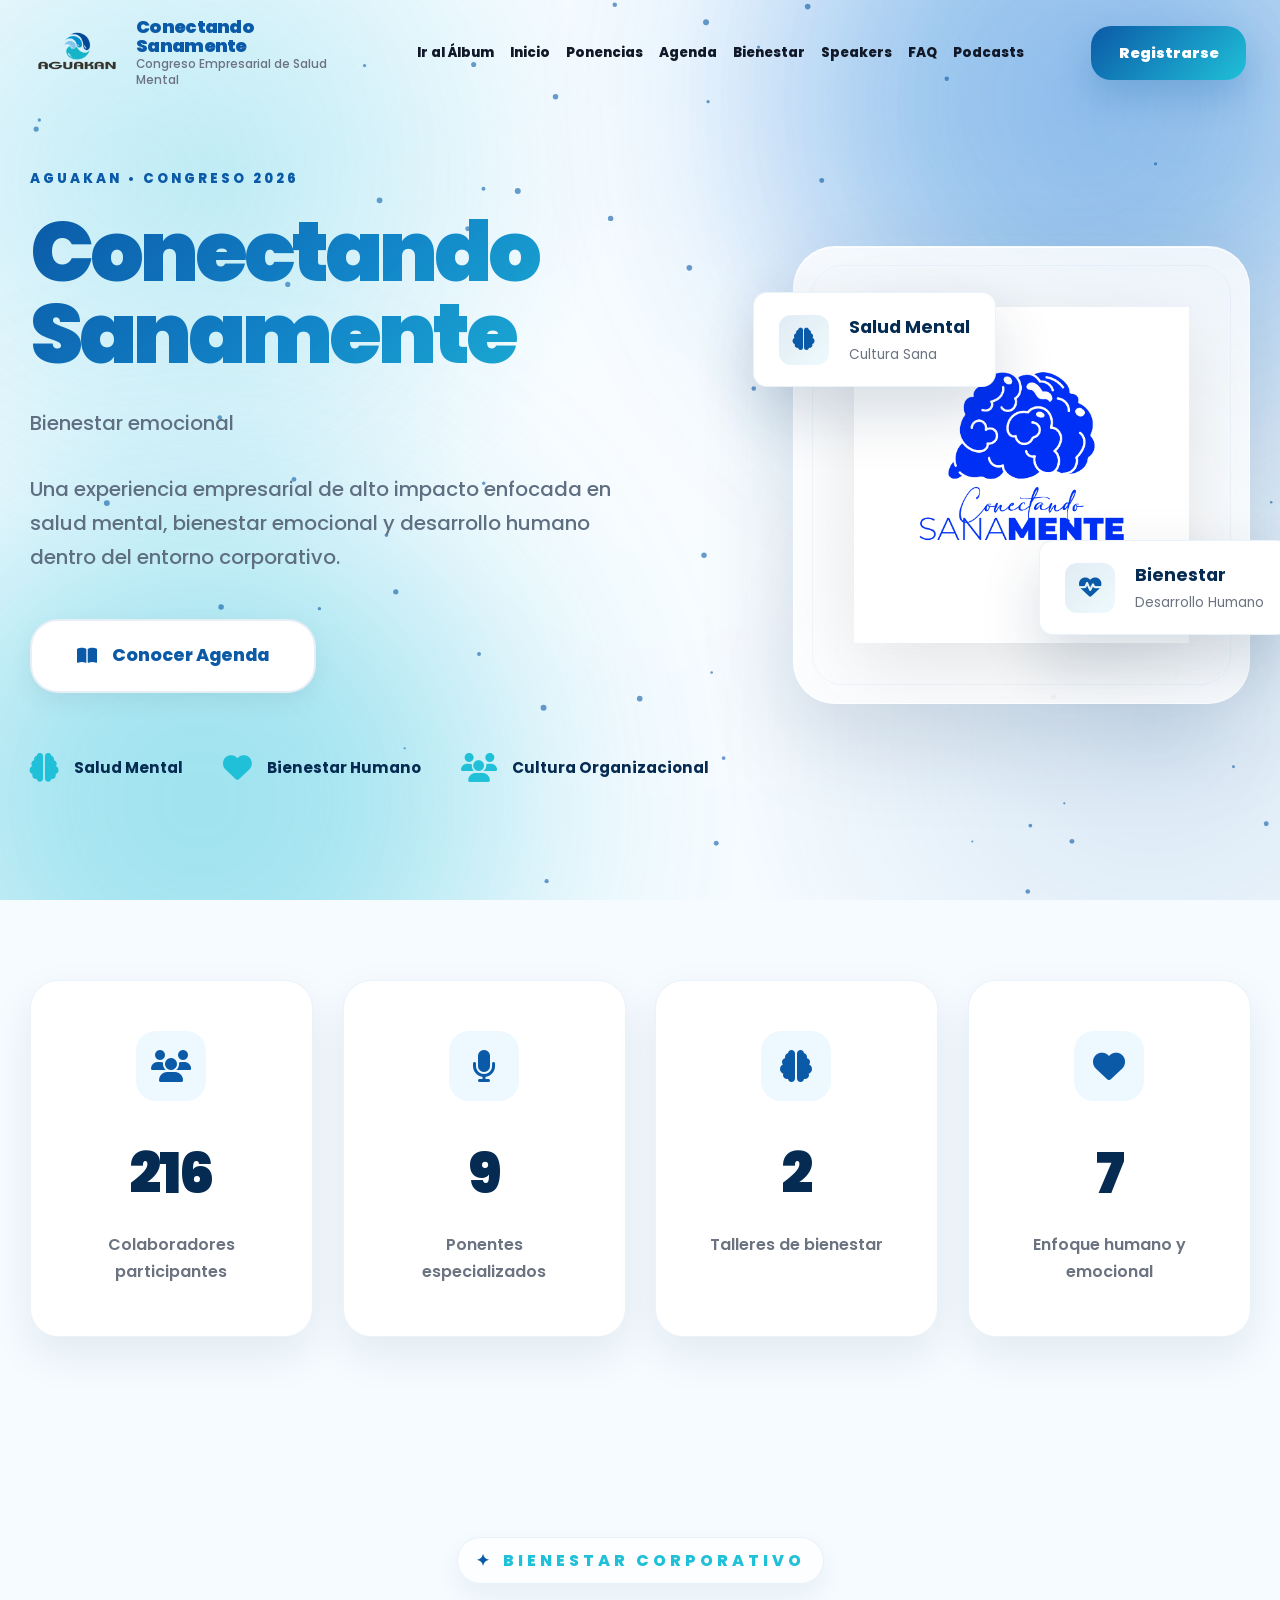
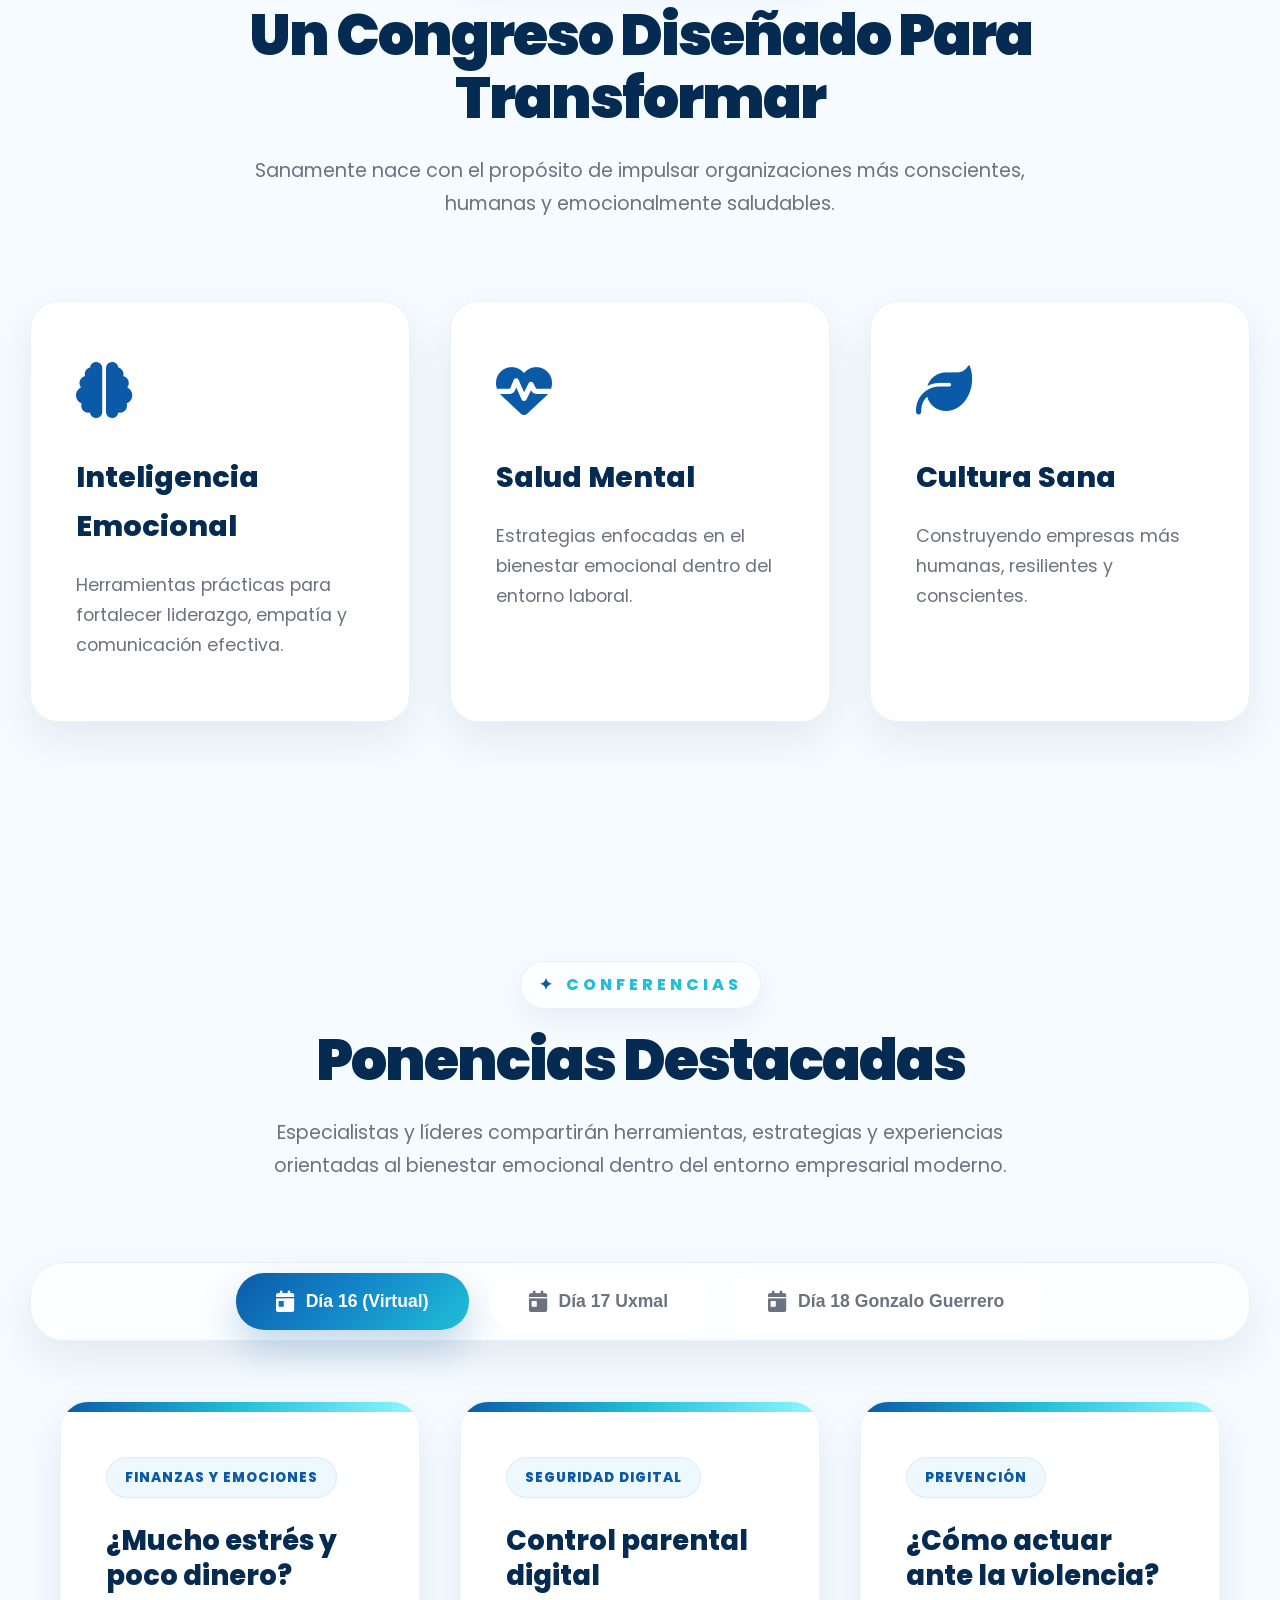
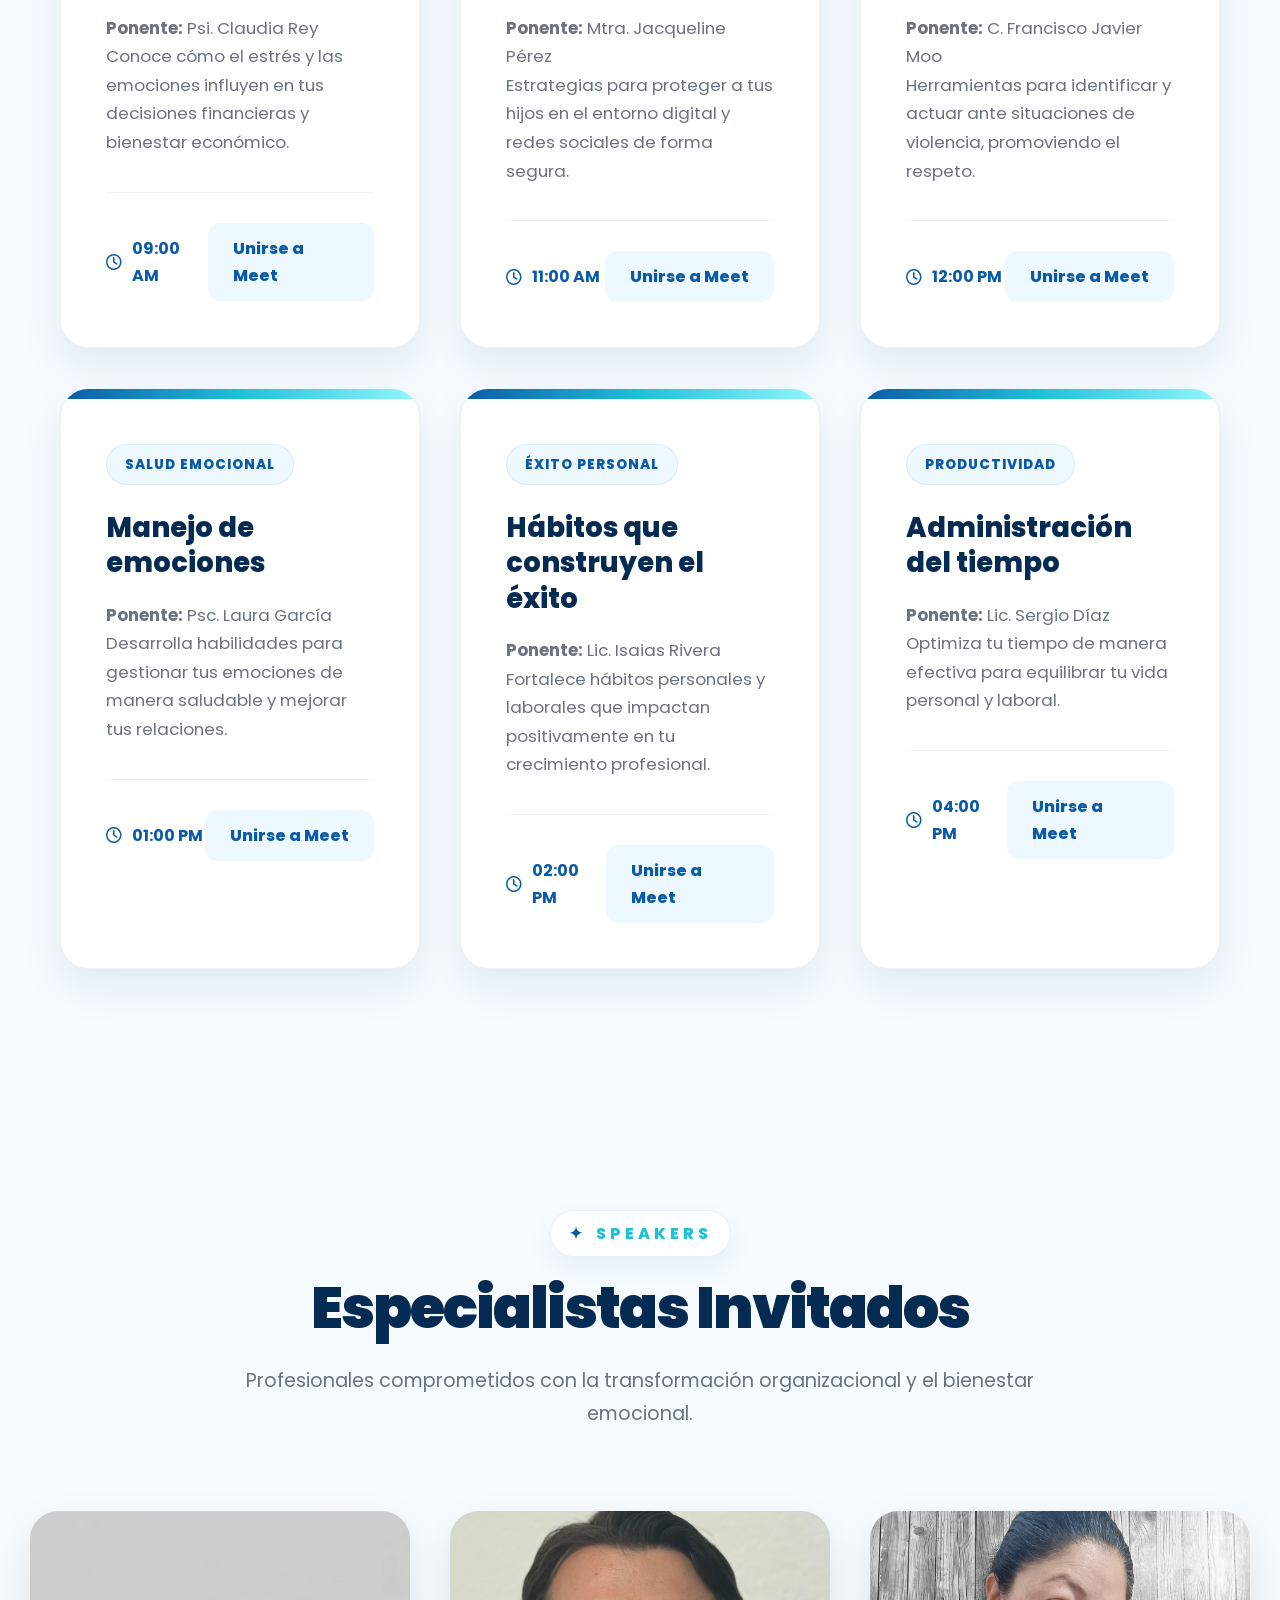
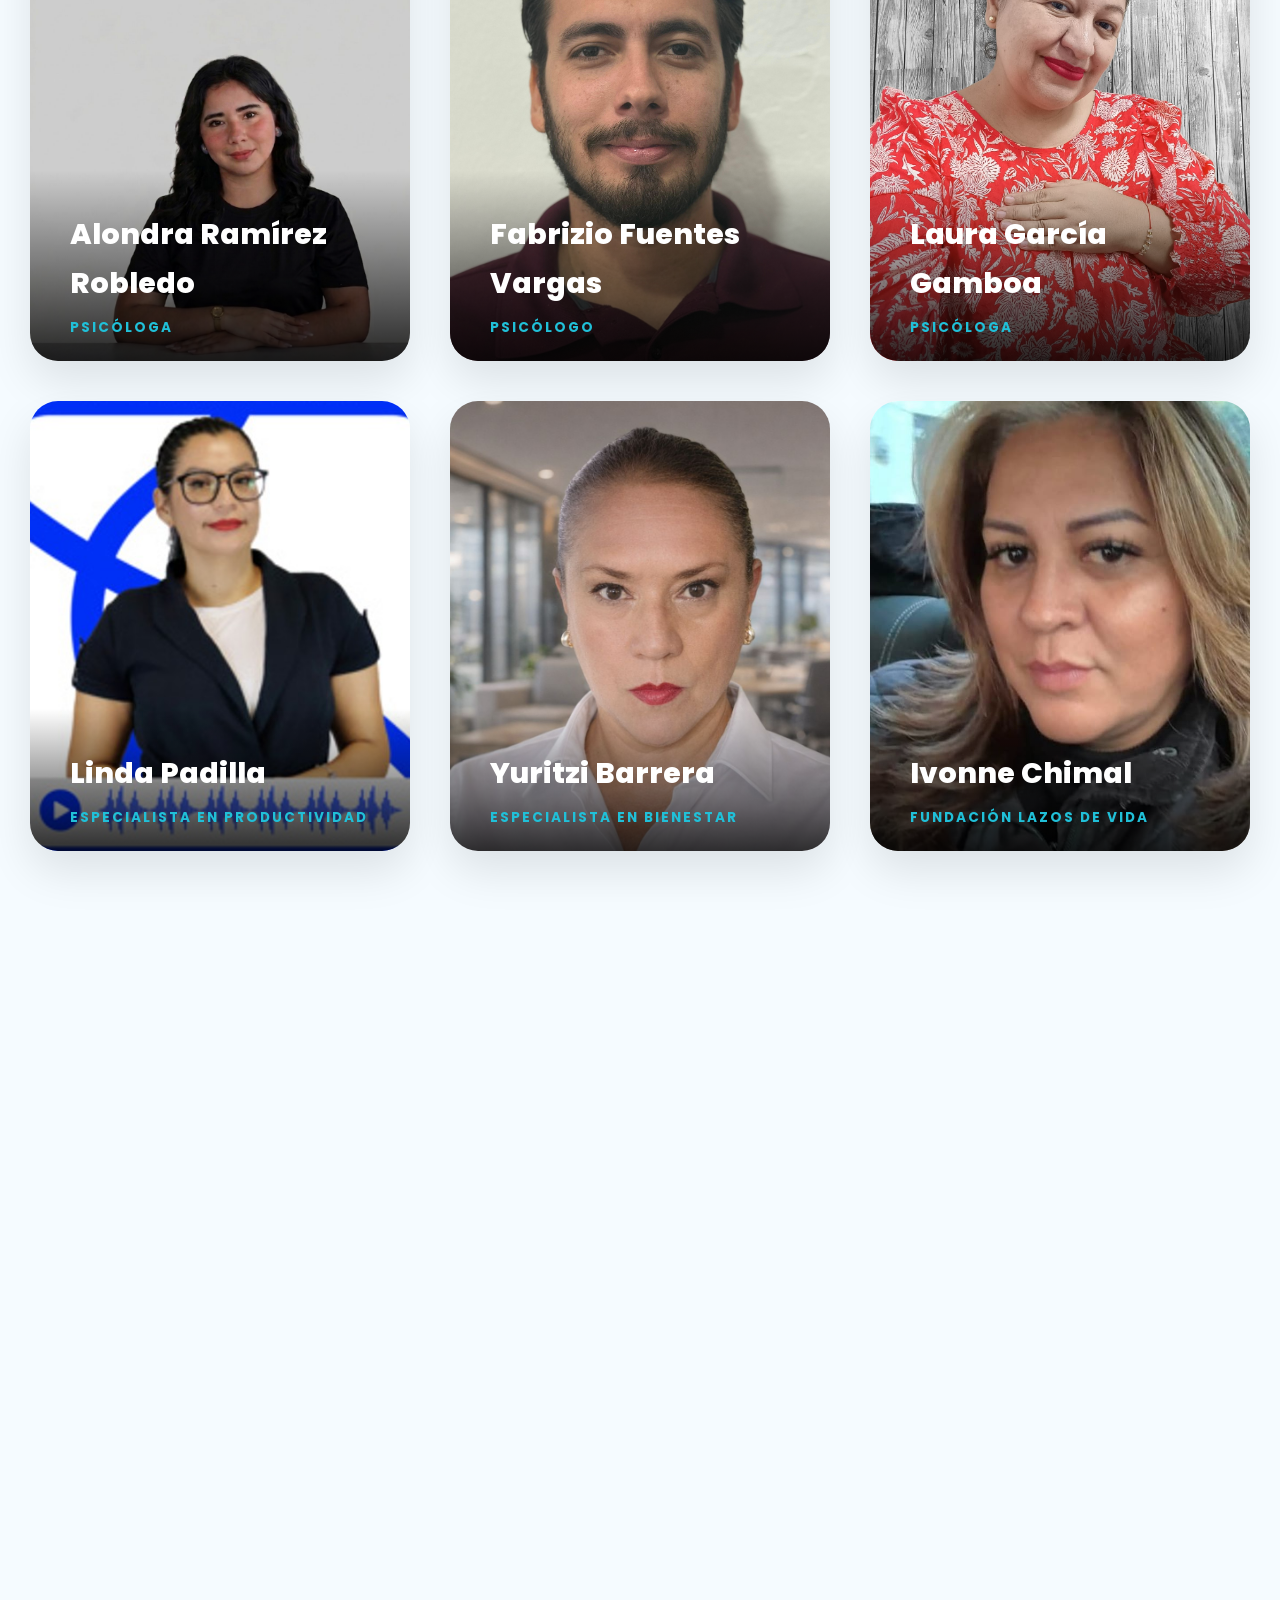
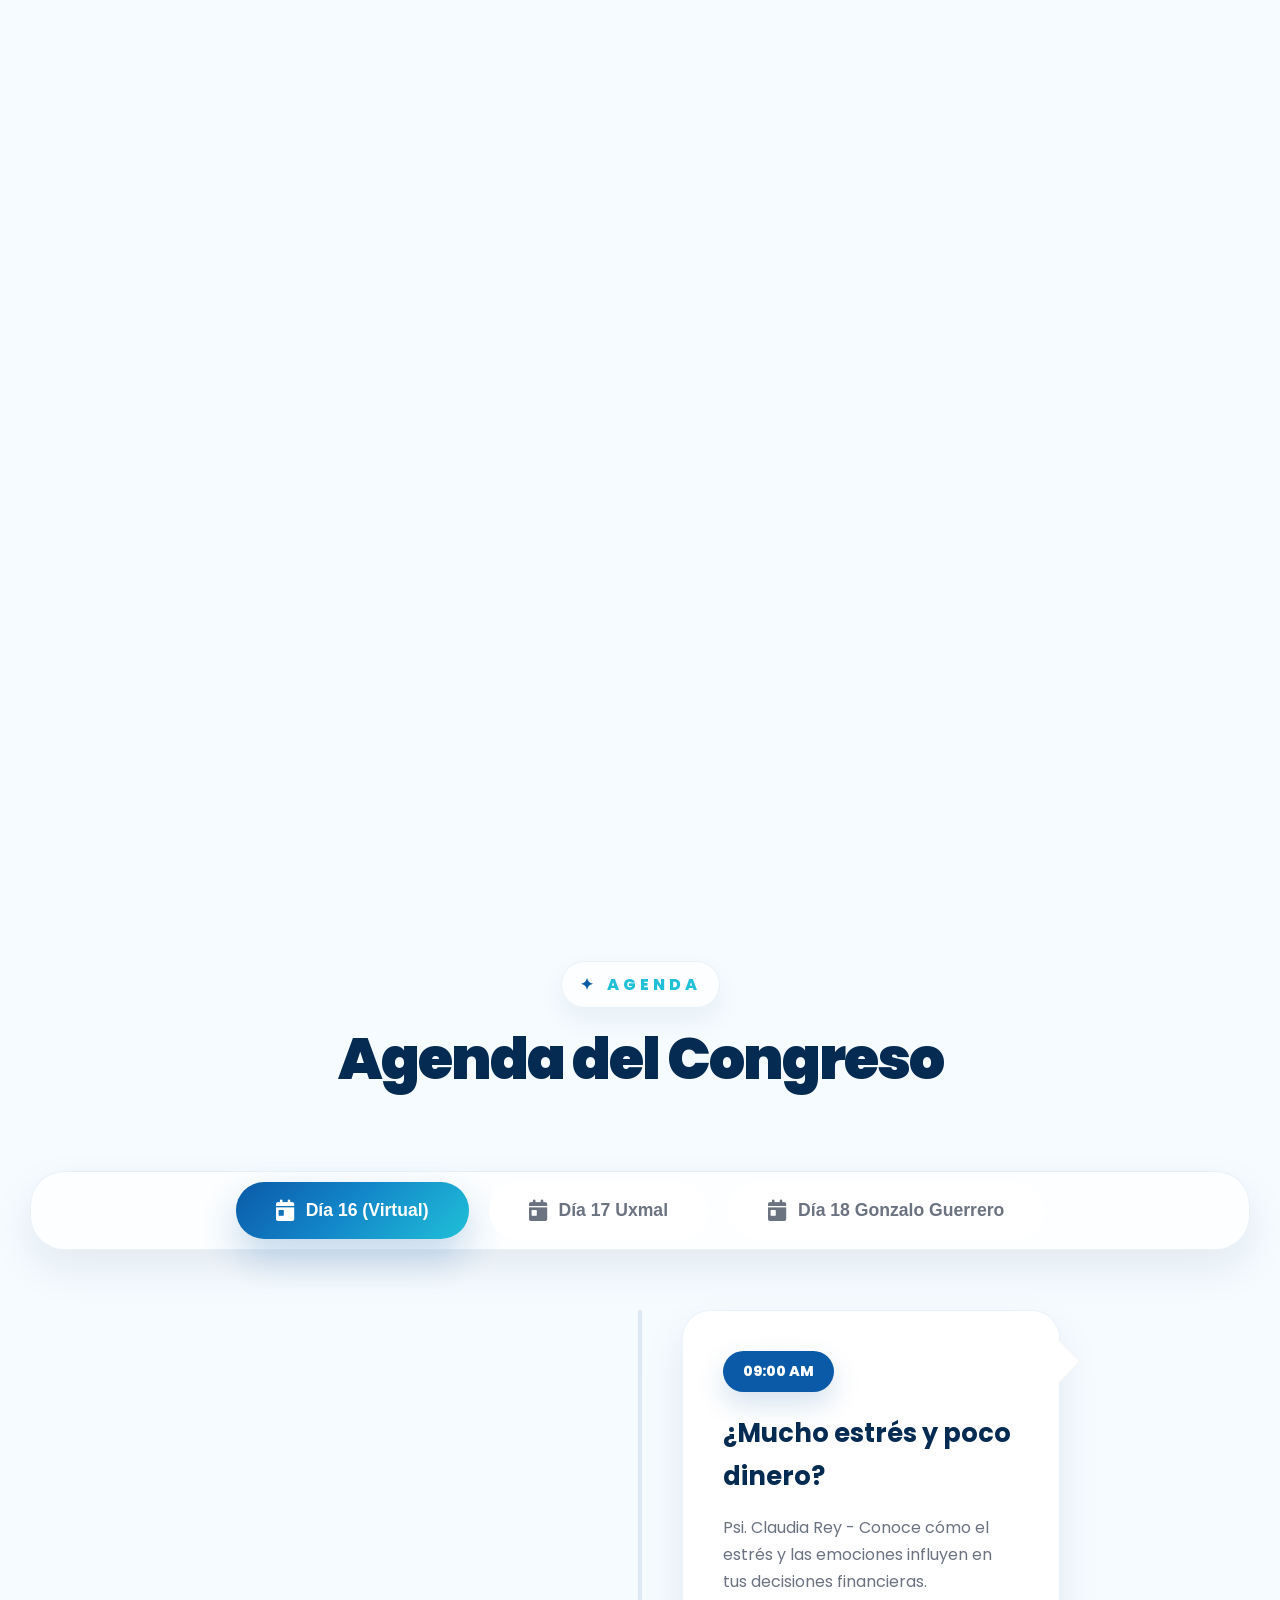
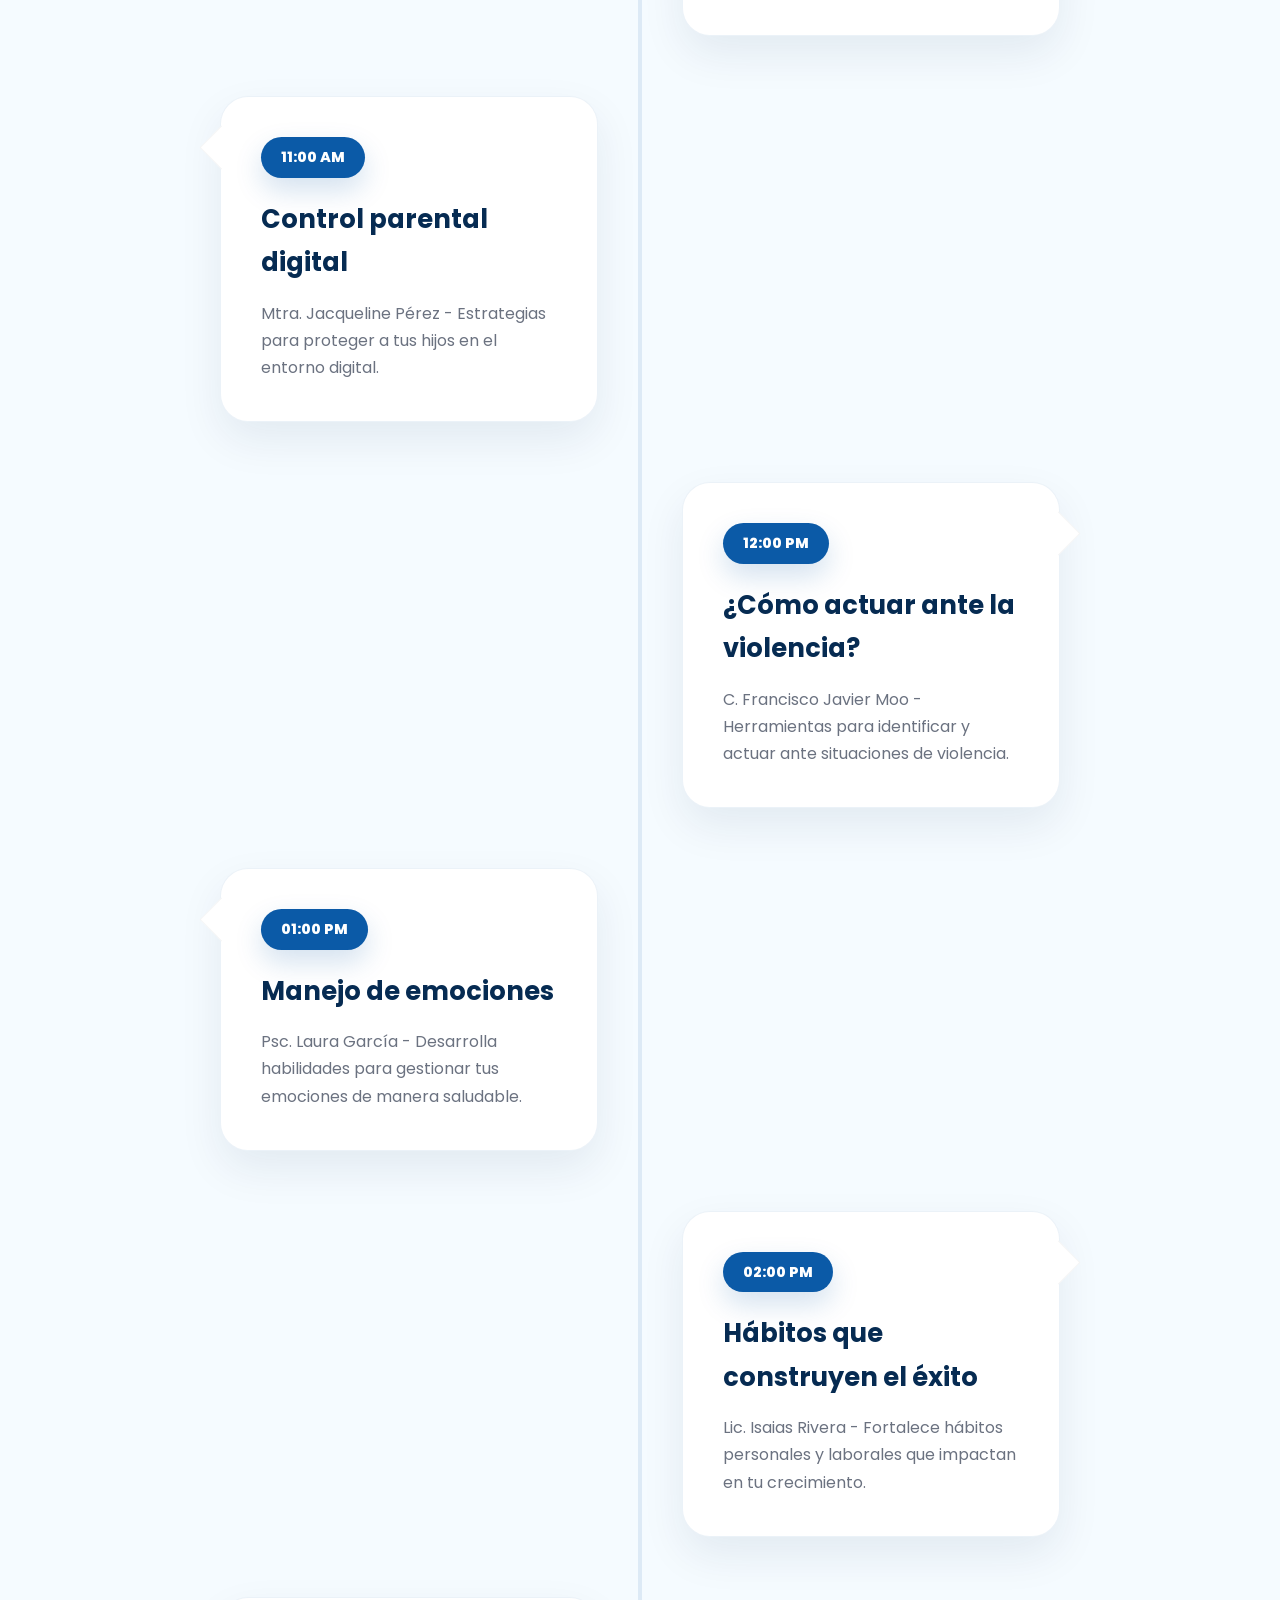
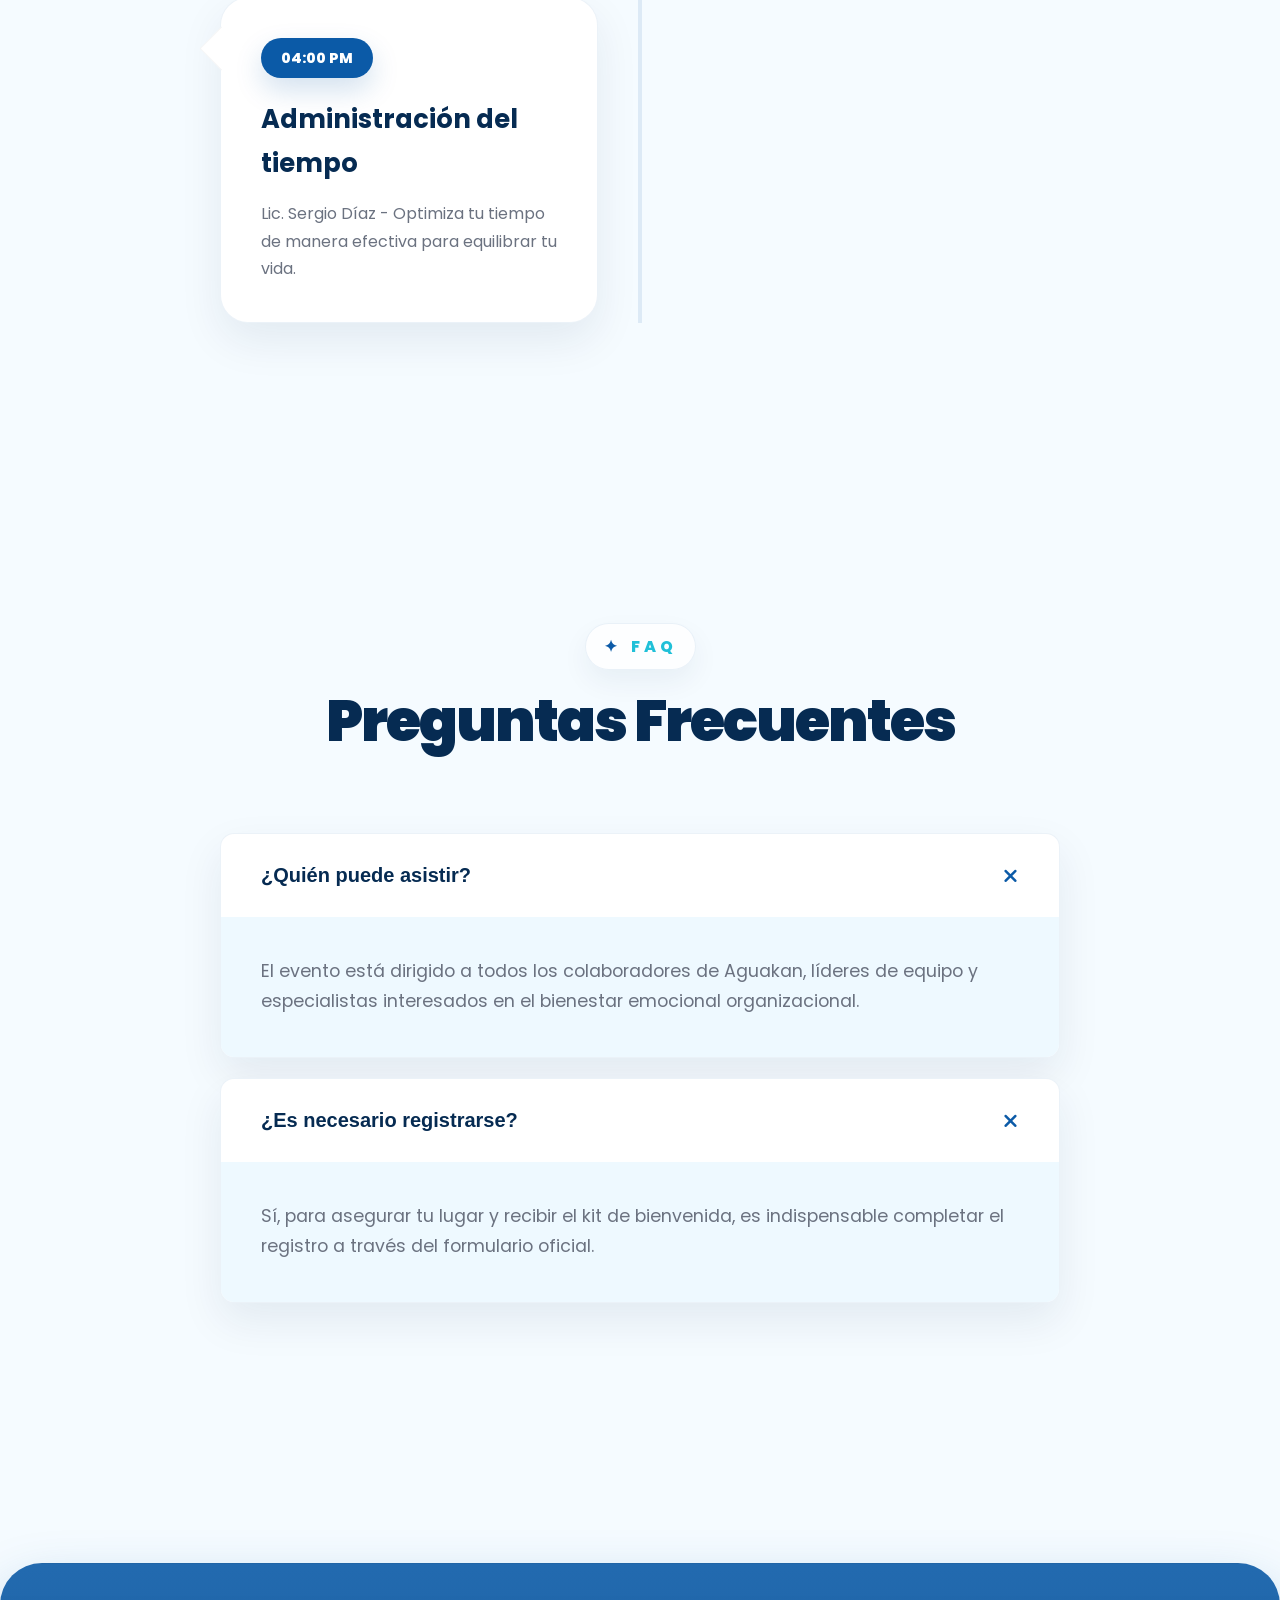
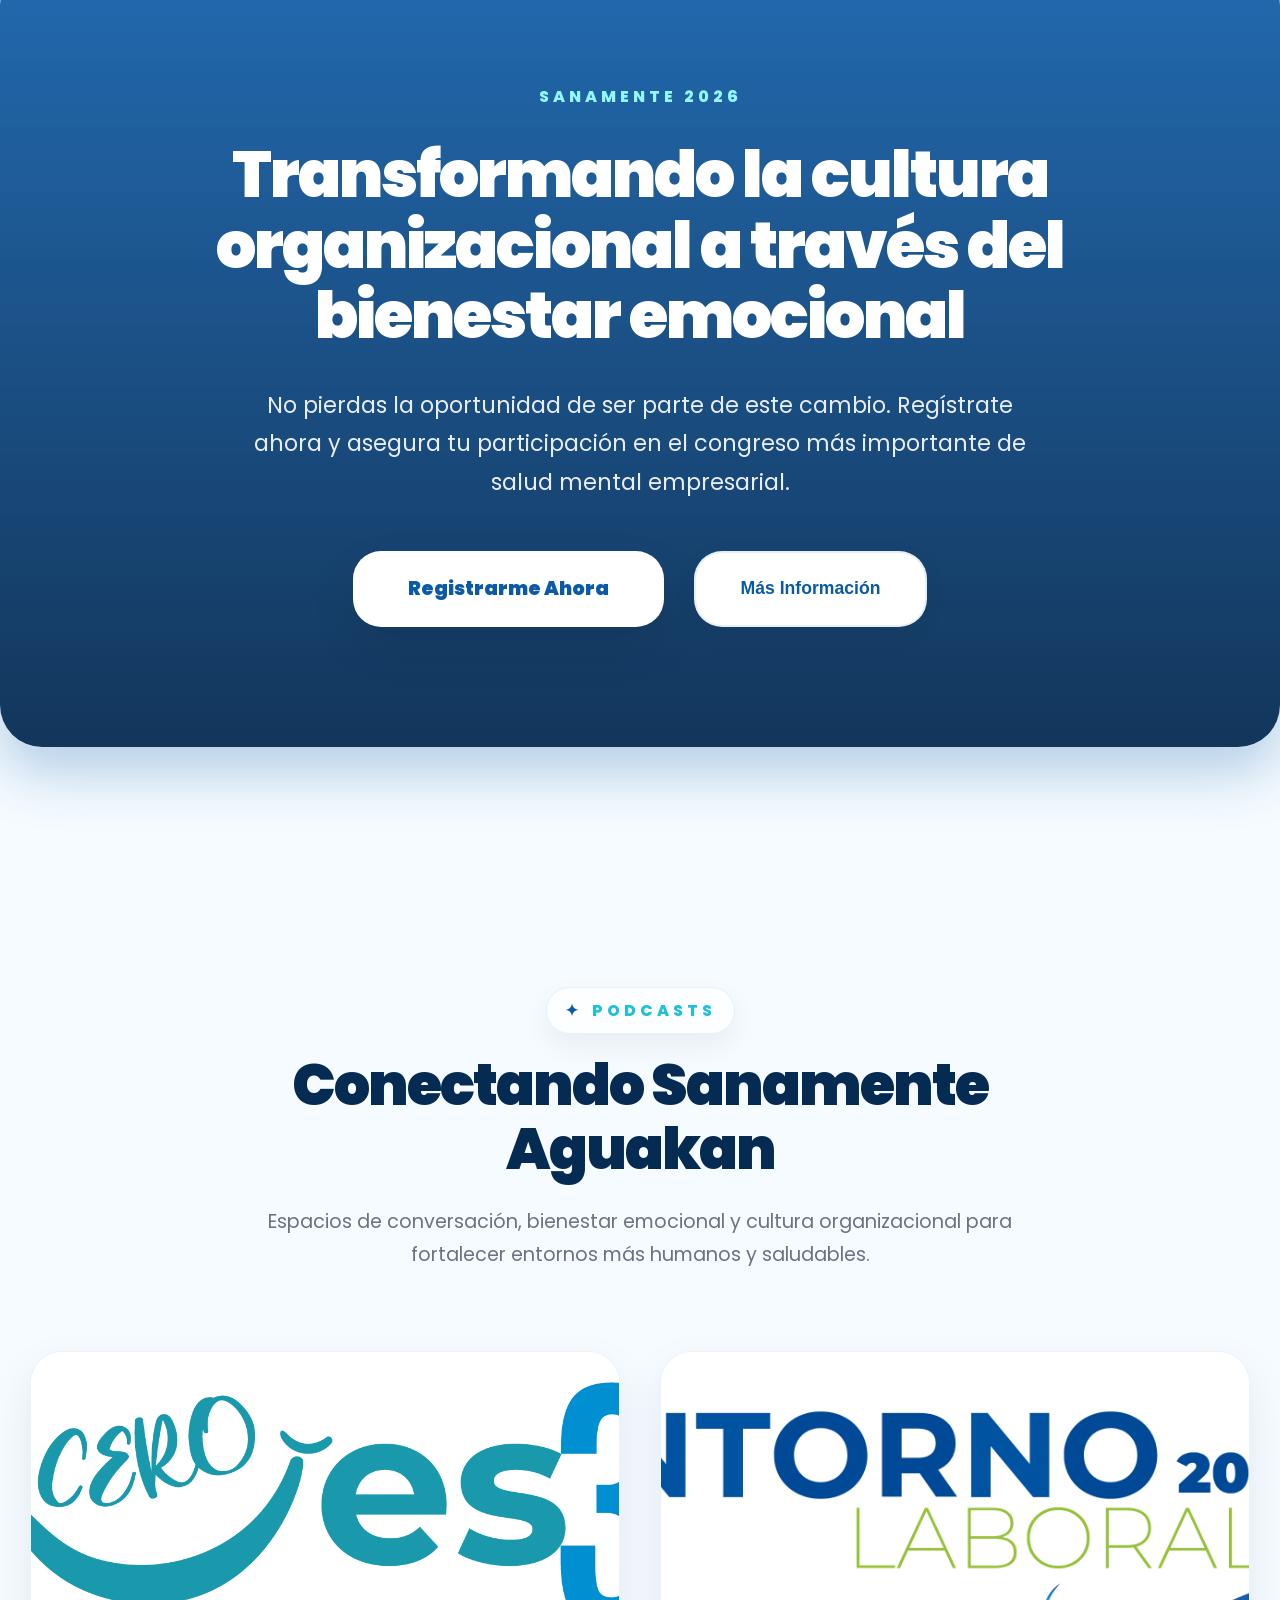
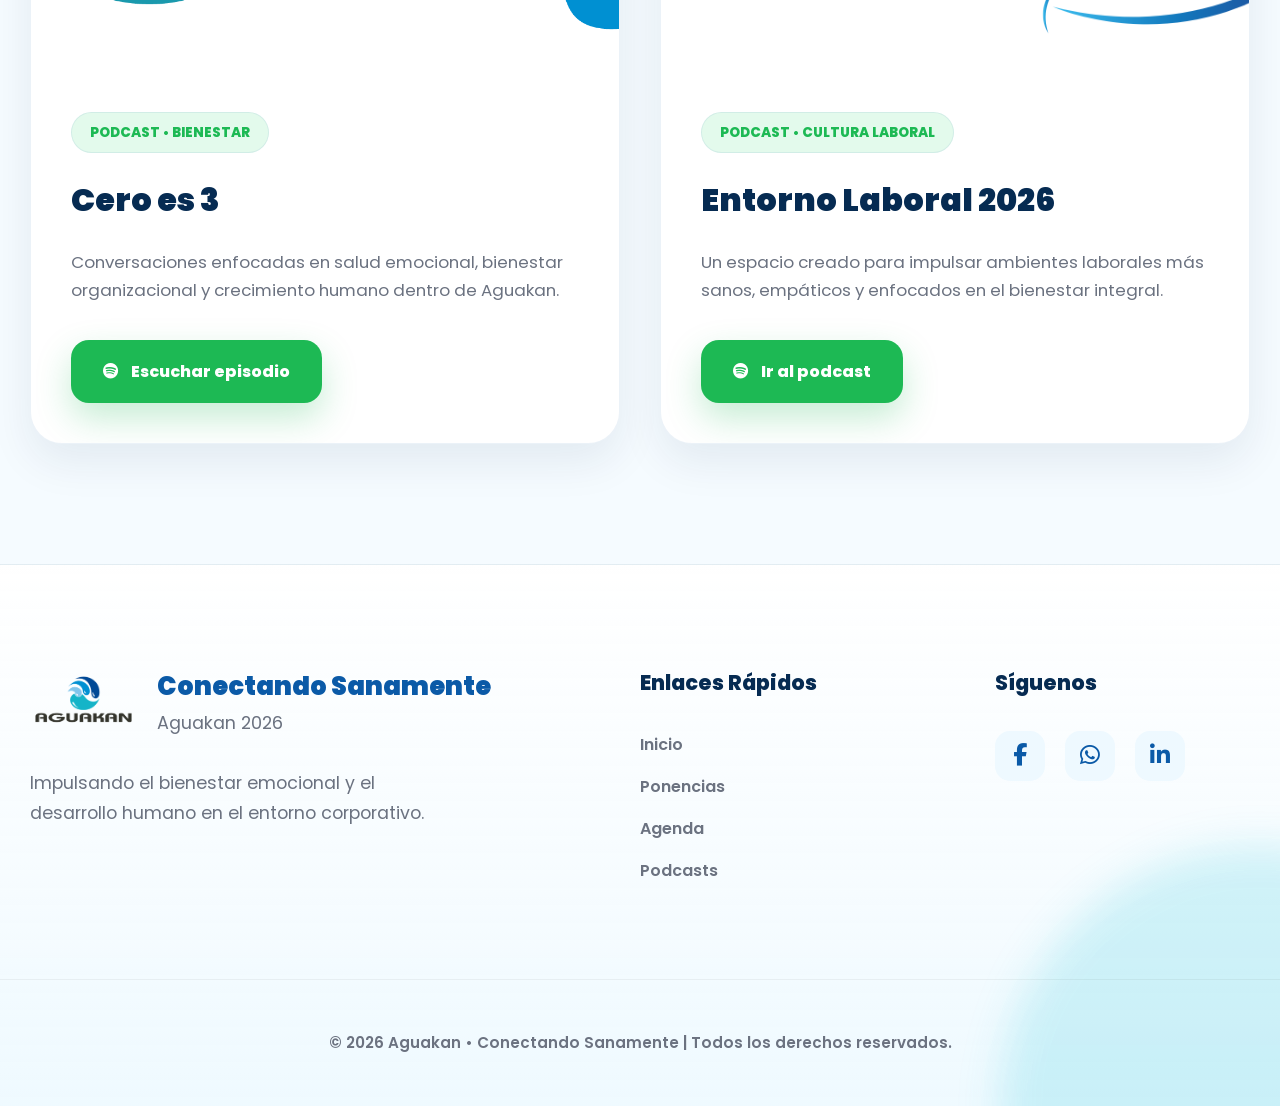
==== commit 3d4fe163: "Update index.html" ====
--- a/index.html
+++ b/index.html
@@ -226,7 +226,7 @@
                 <h1>
 
                     
-                    <span>Sanamente</span>
+                    <span> Conectando Sanamente</span>
 
                 </h1>
 
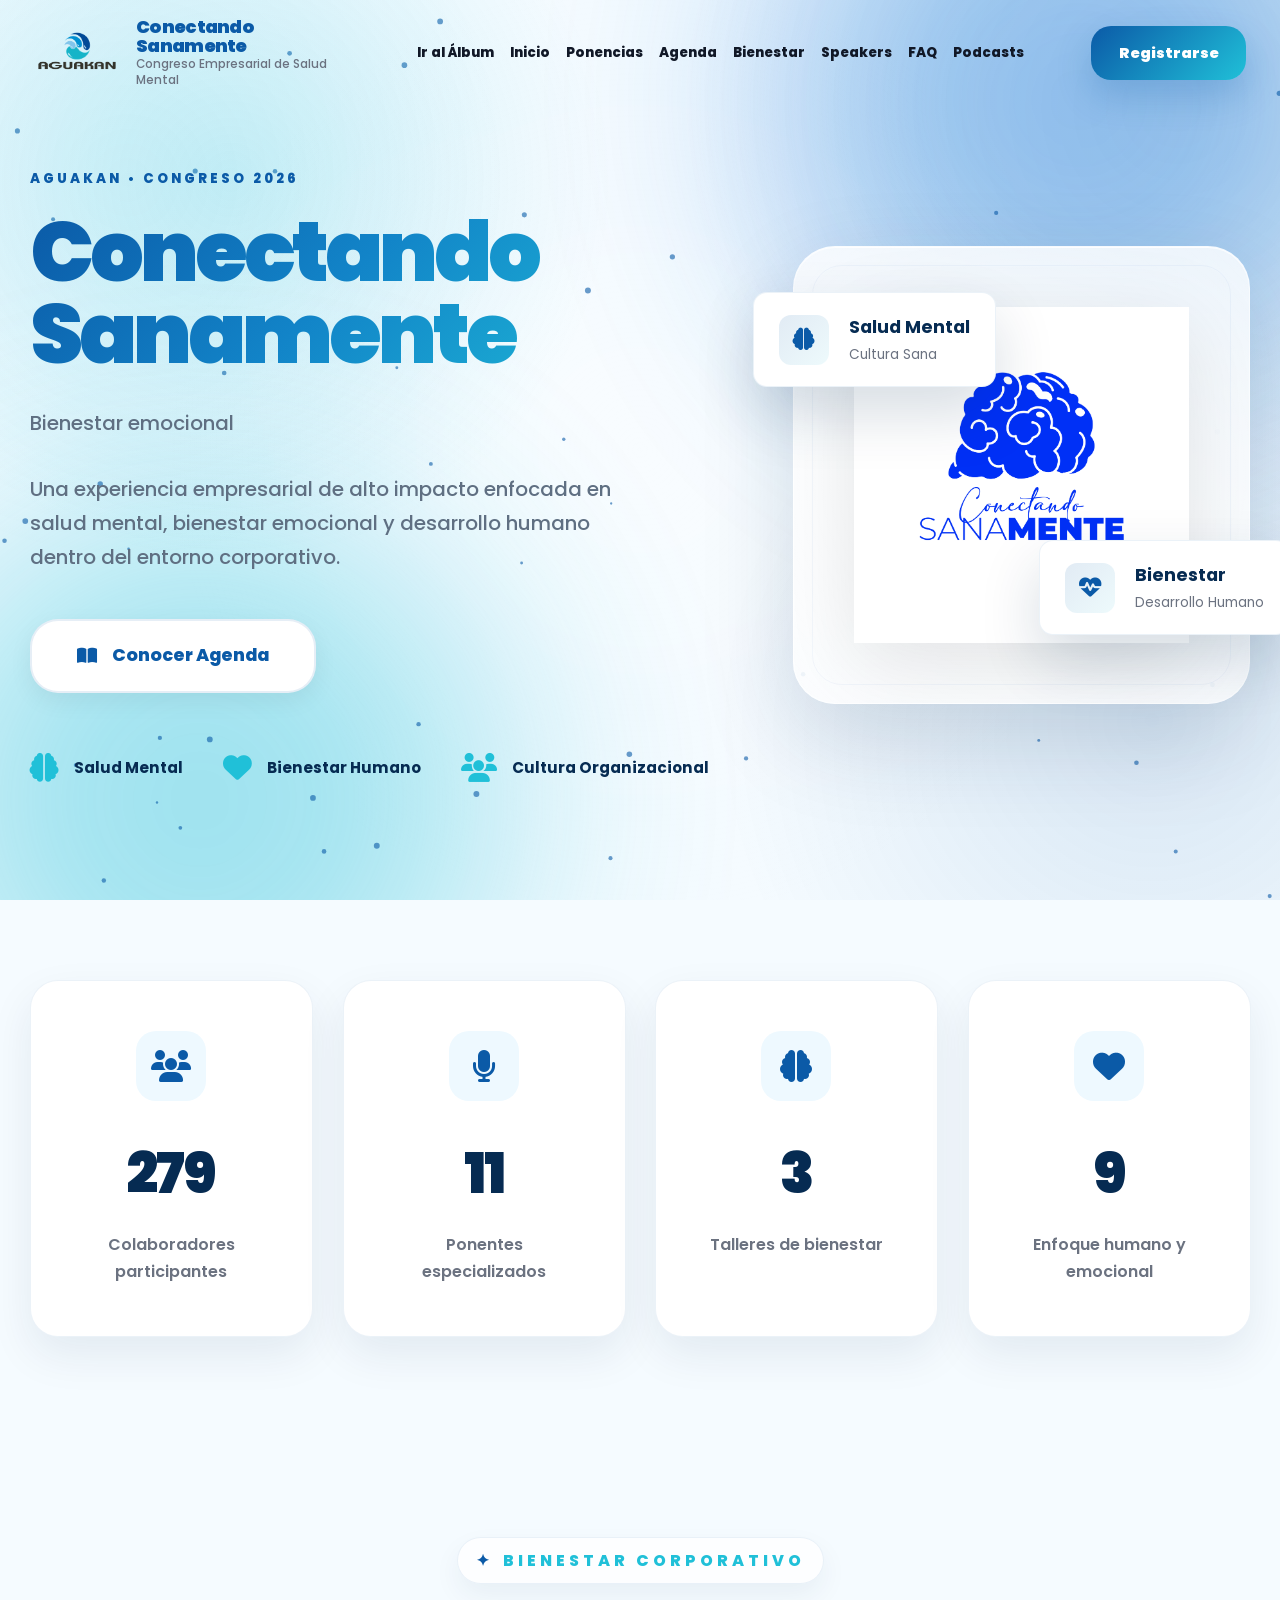
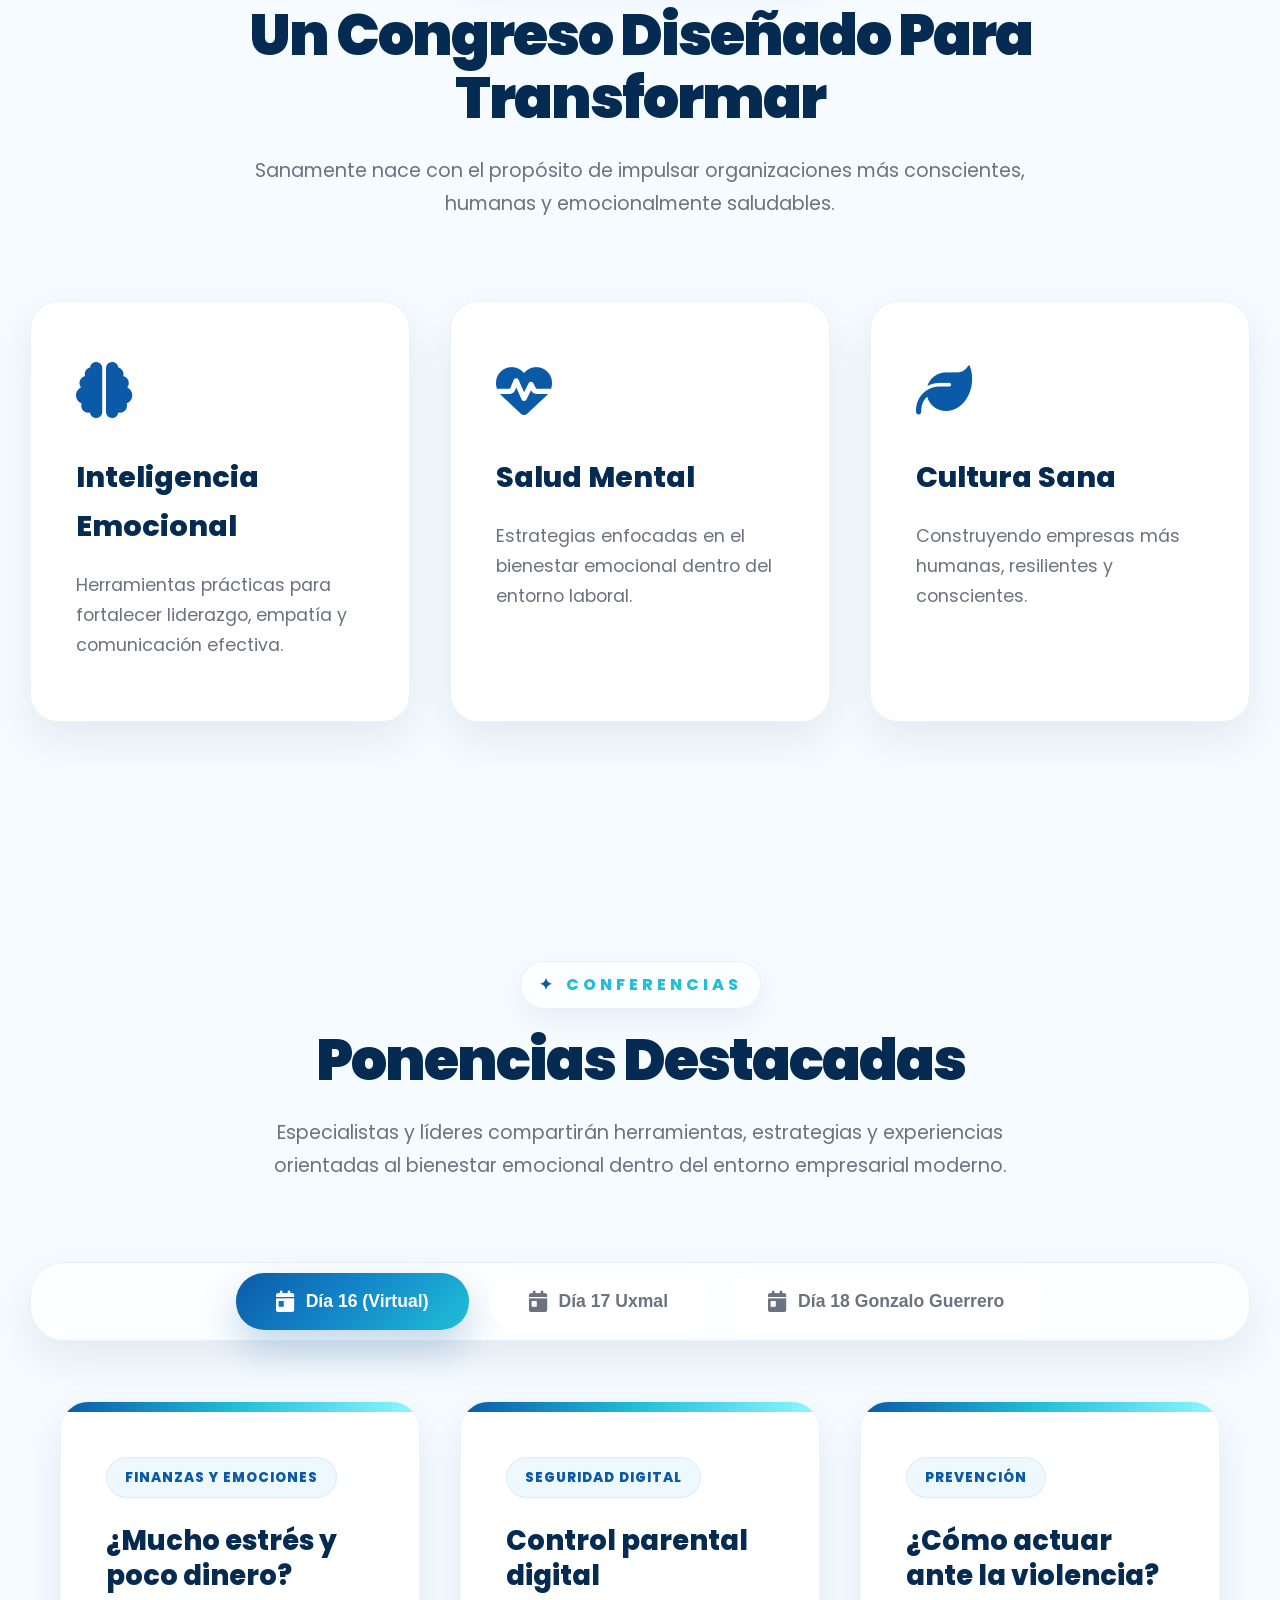
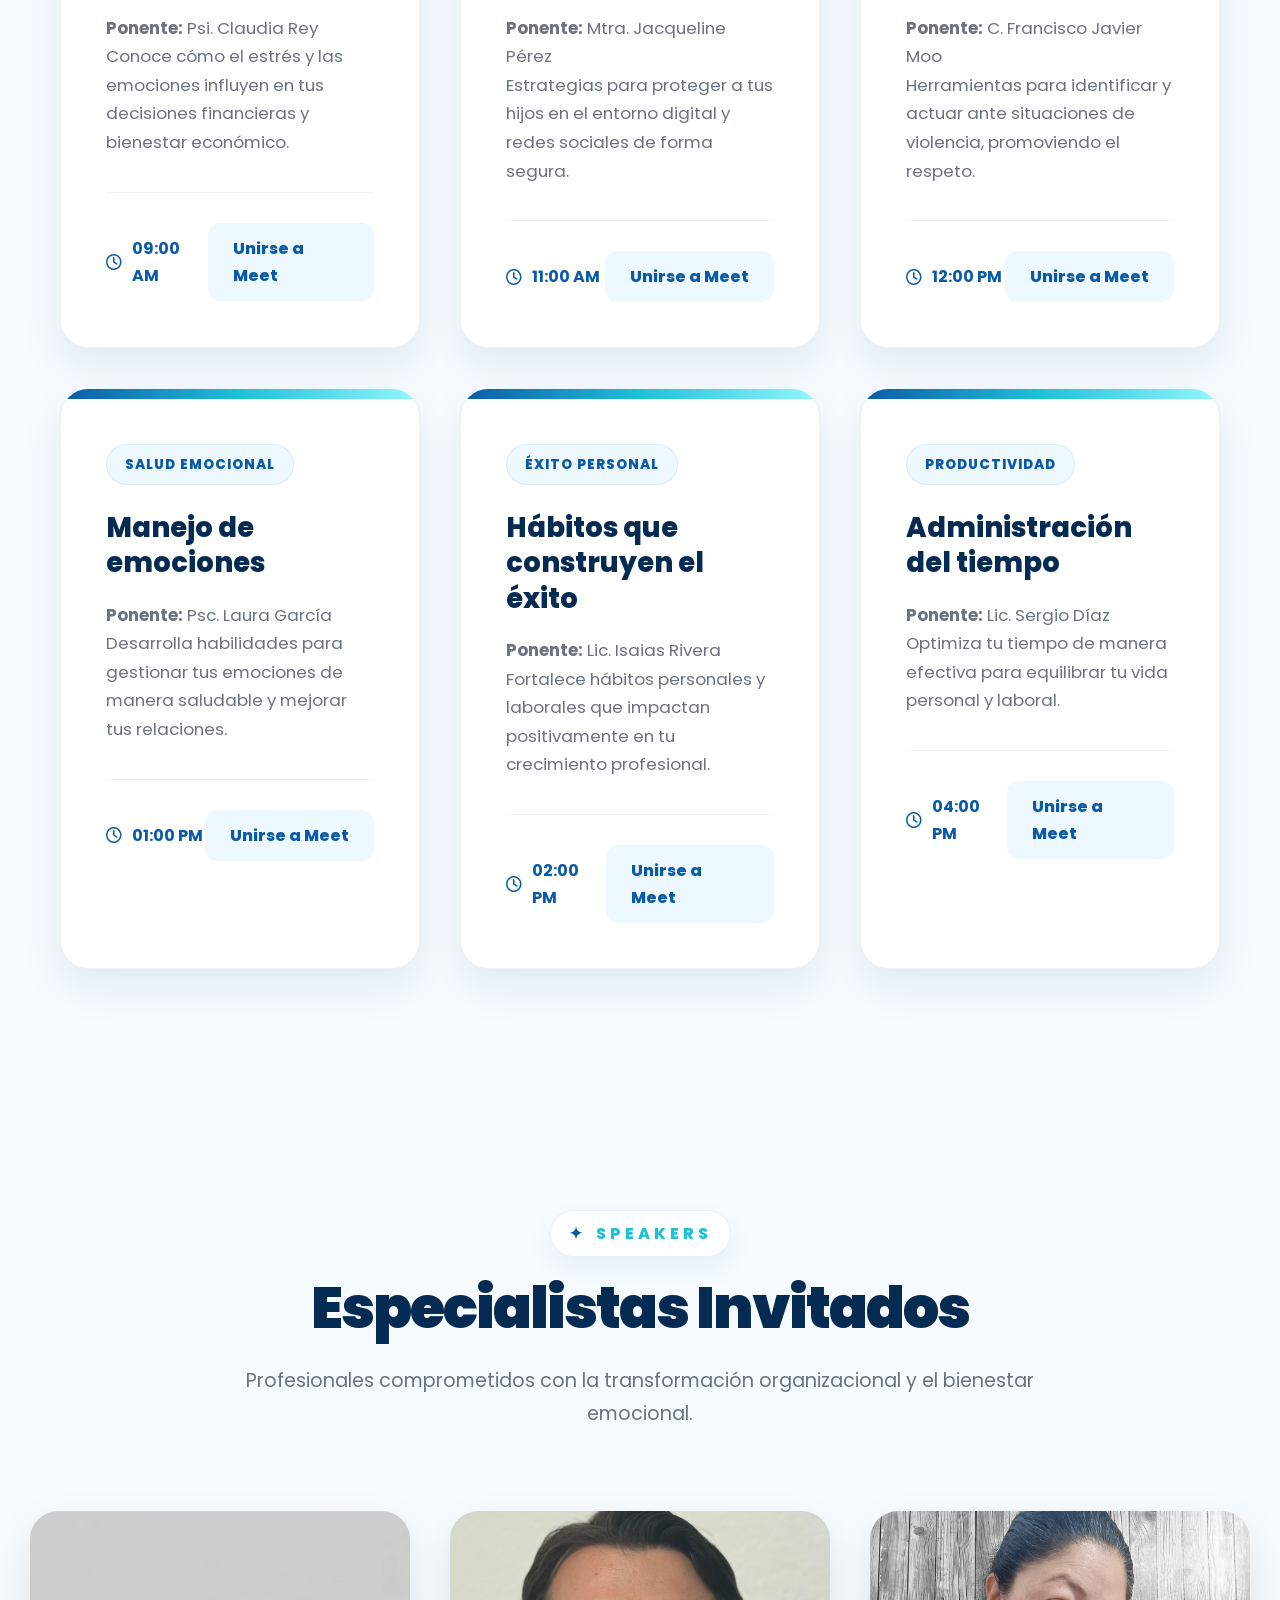
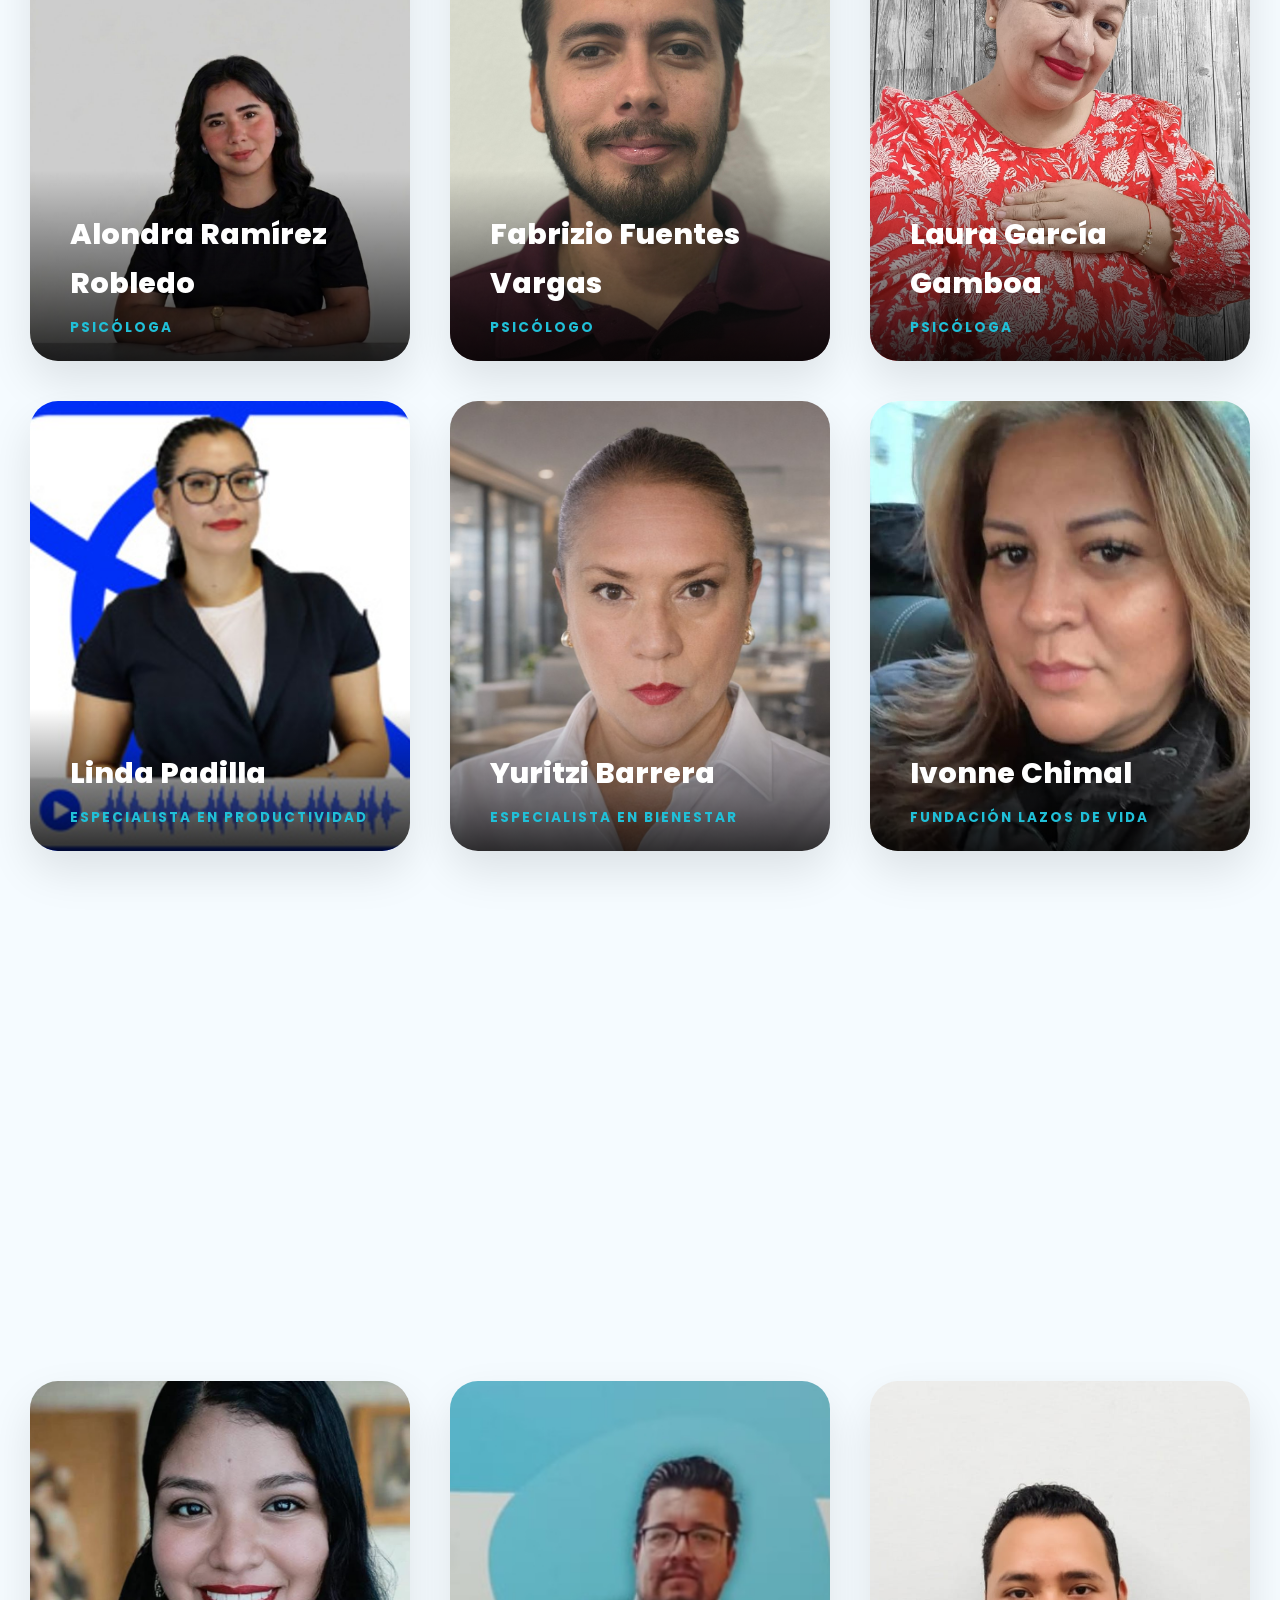
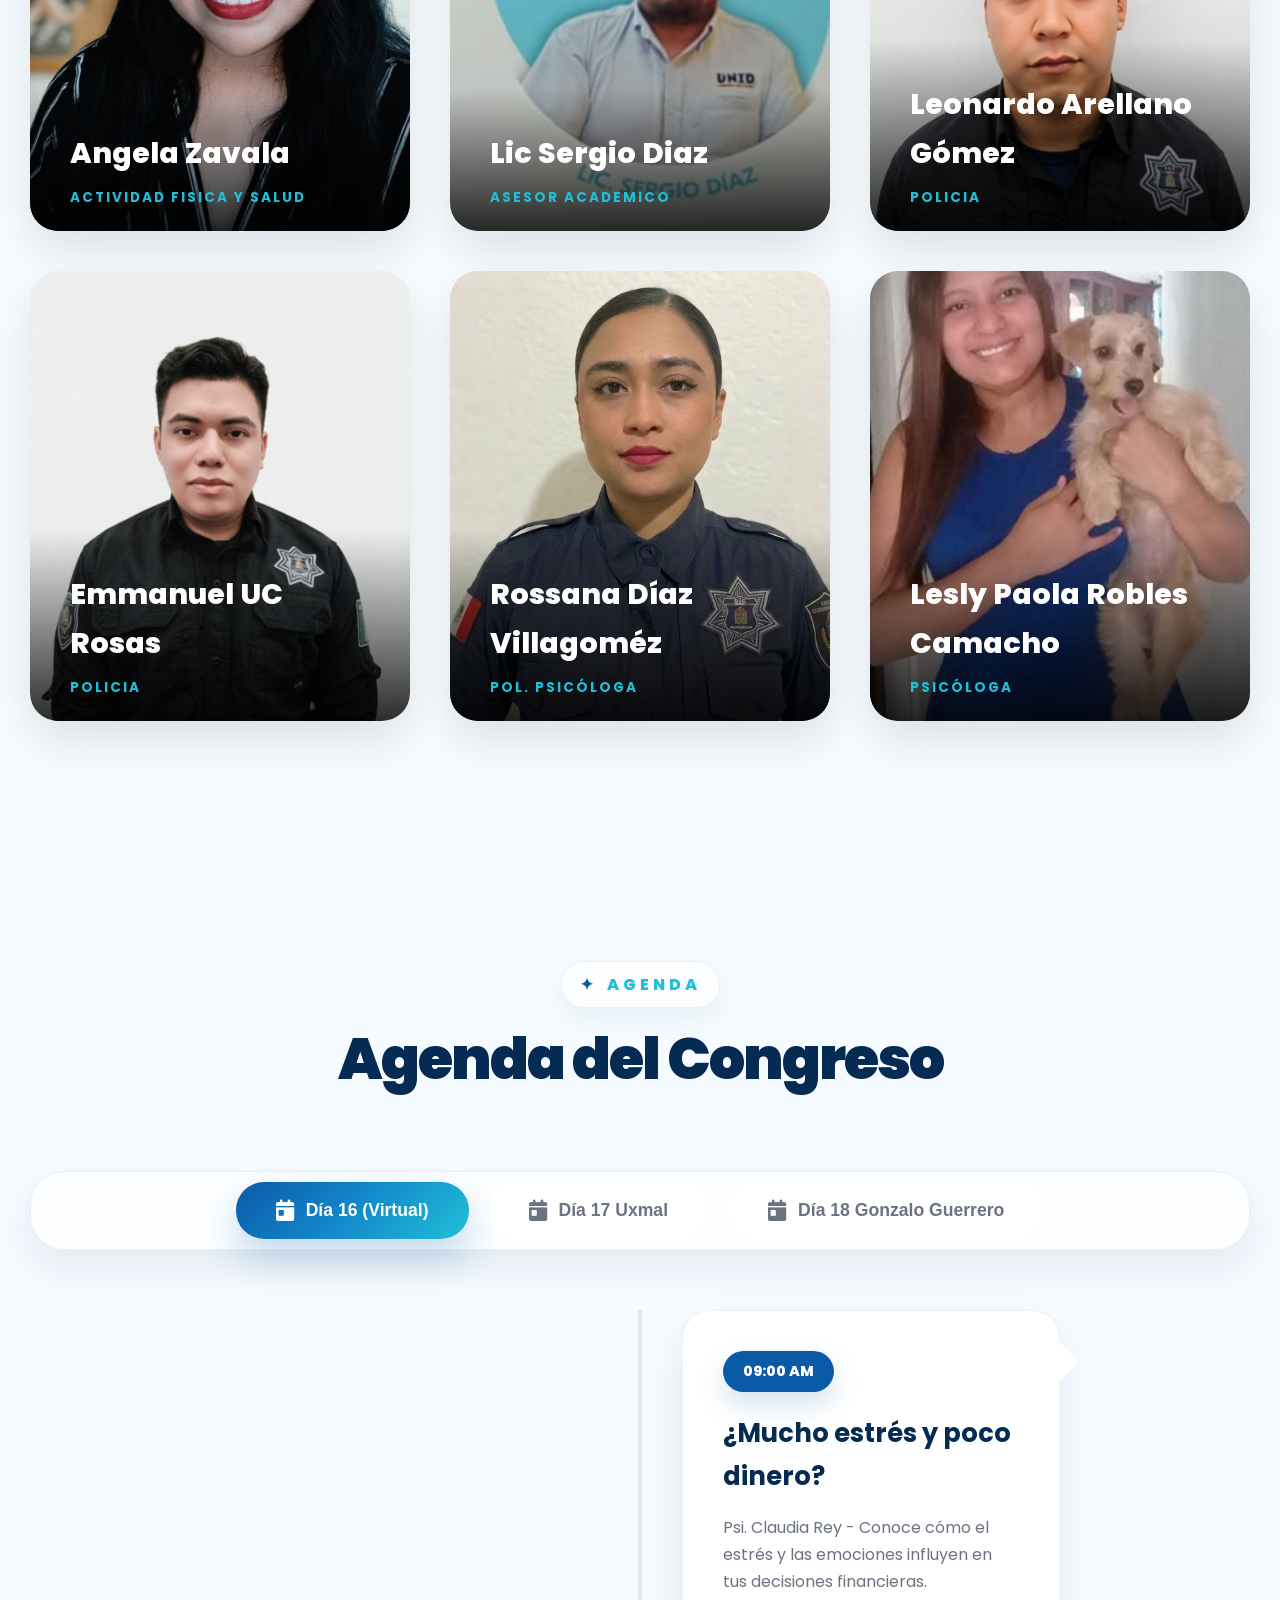
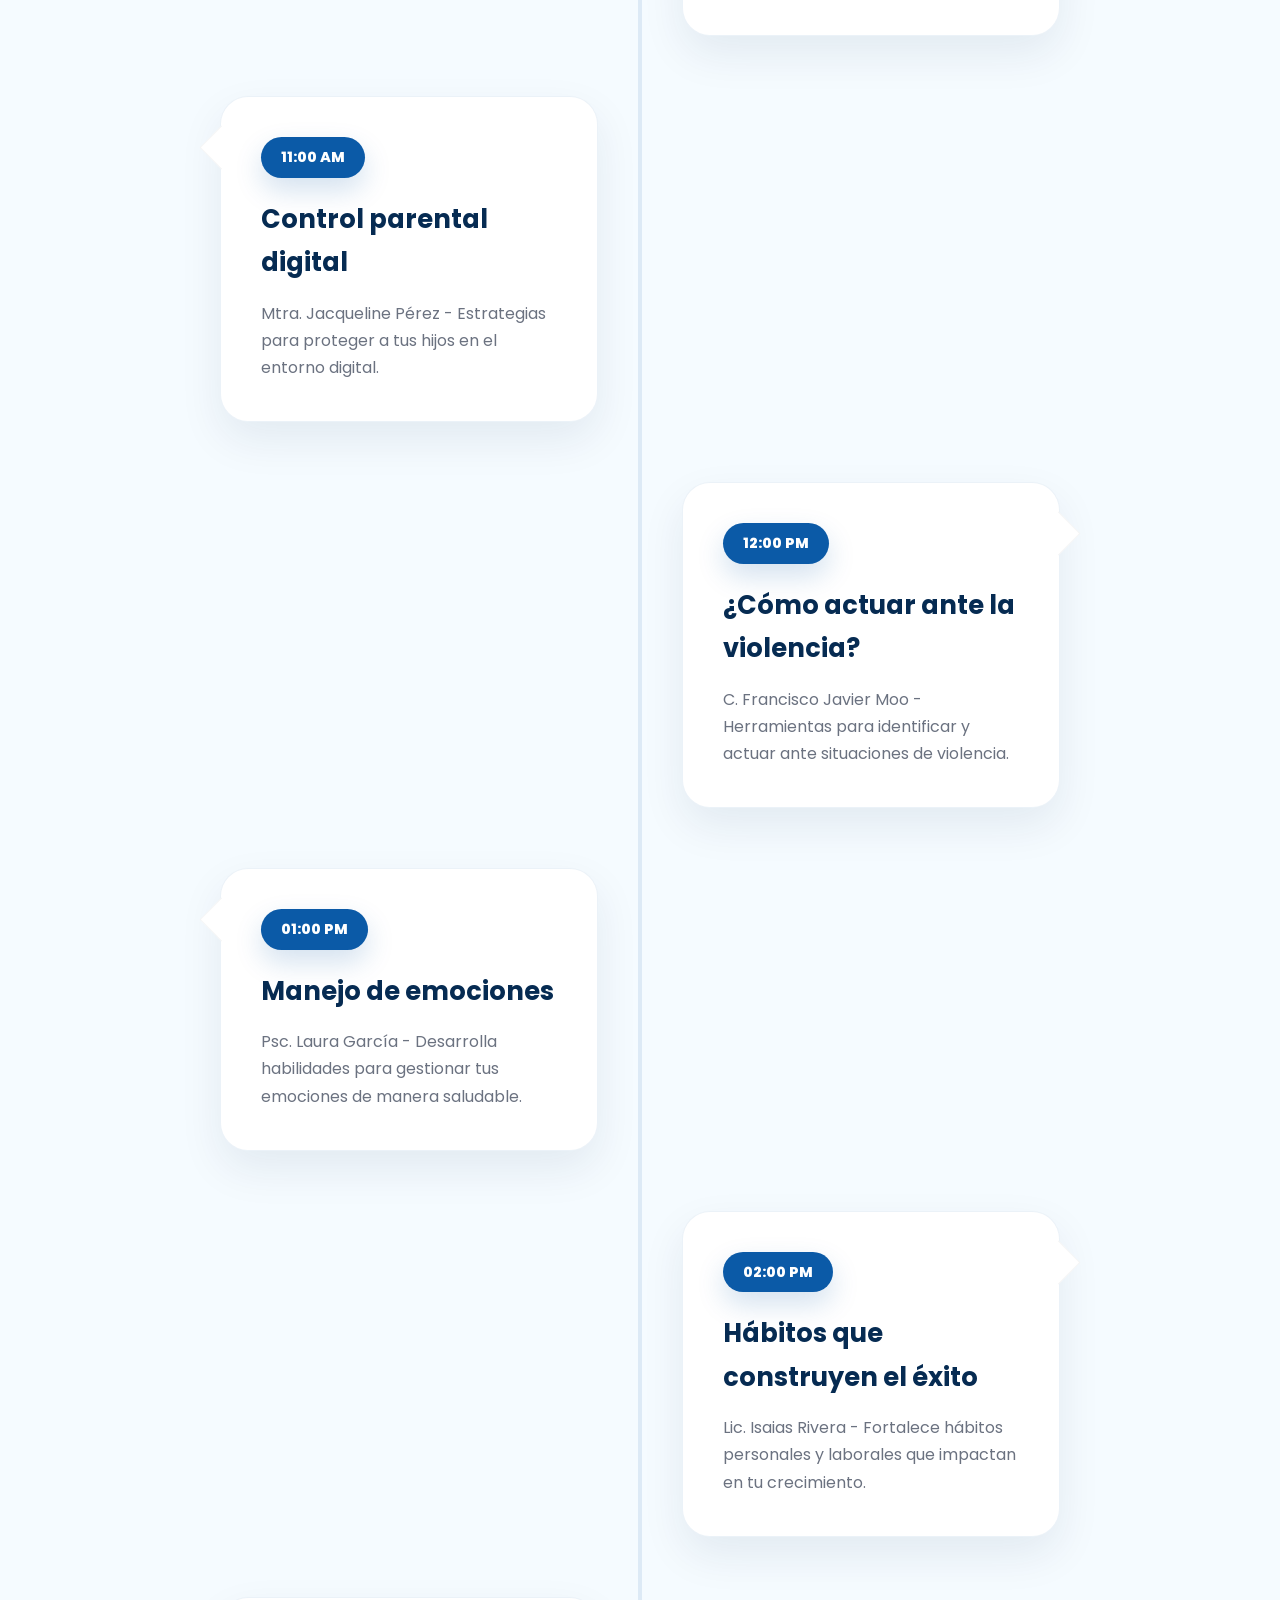
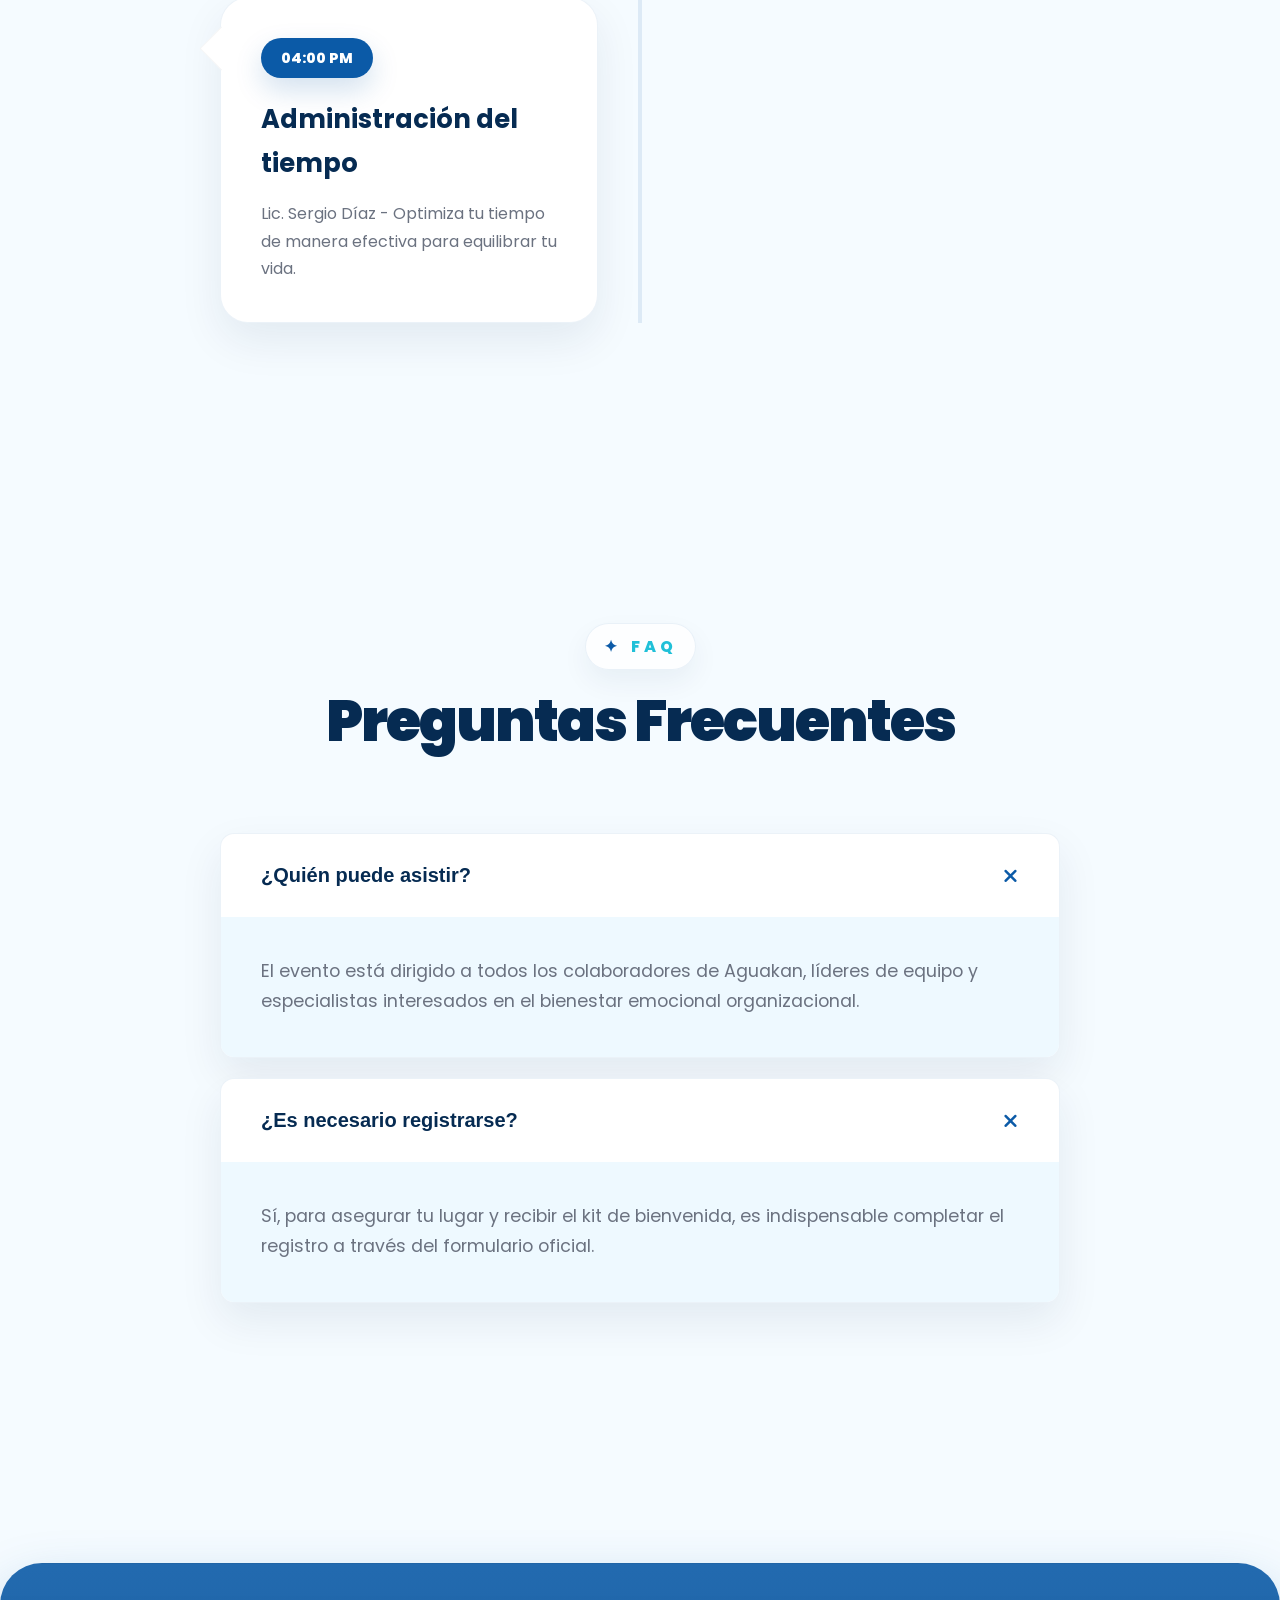
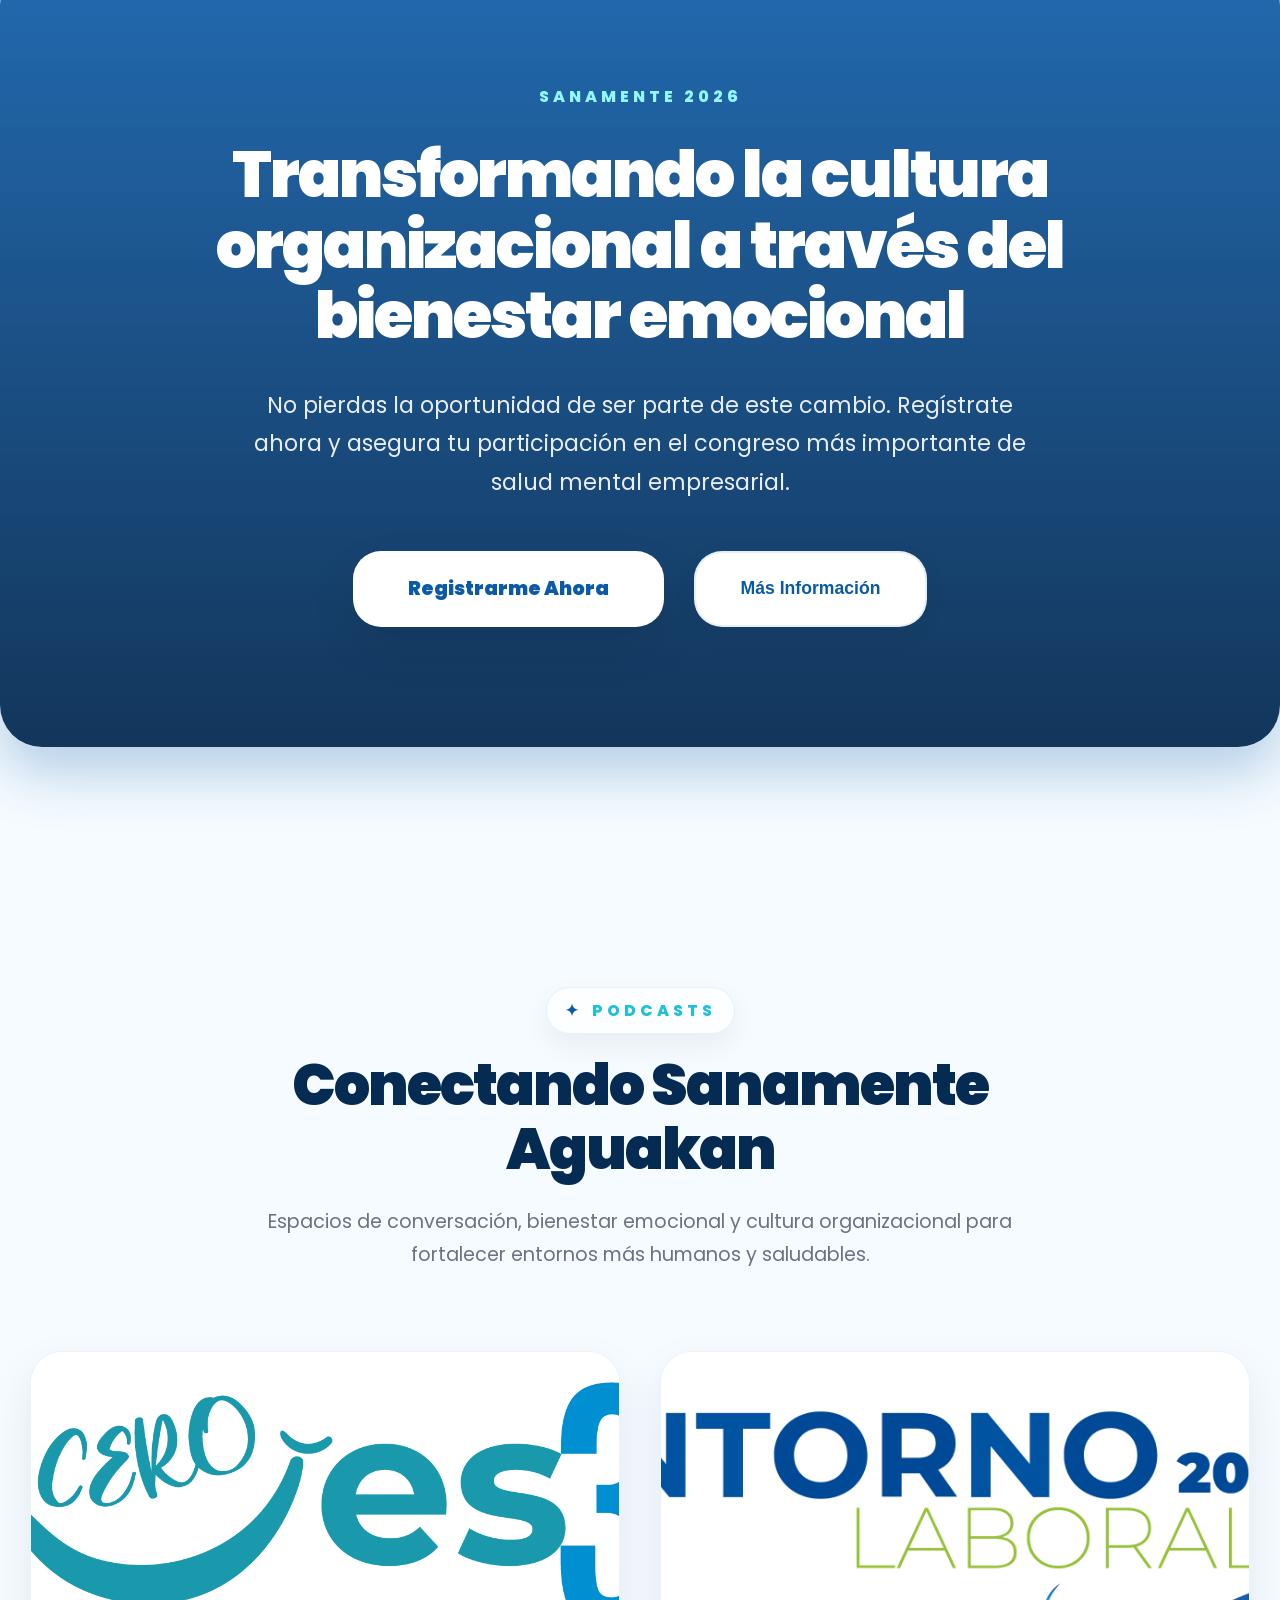
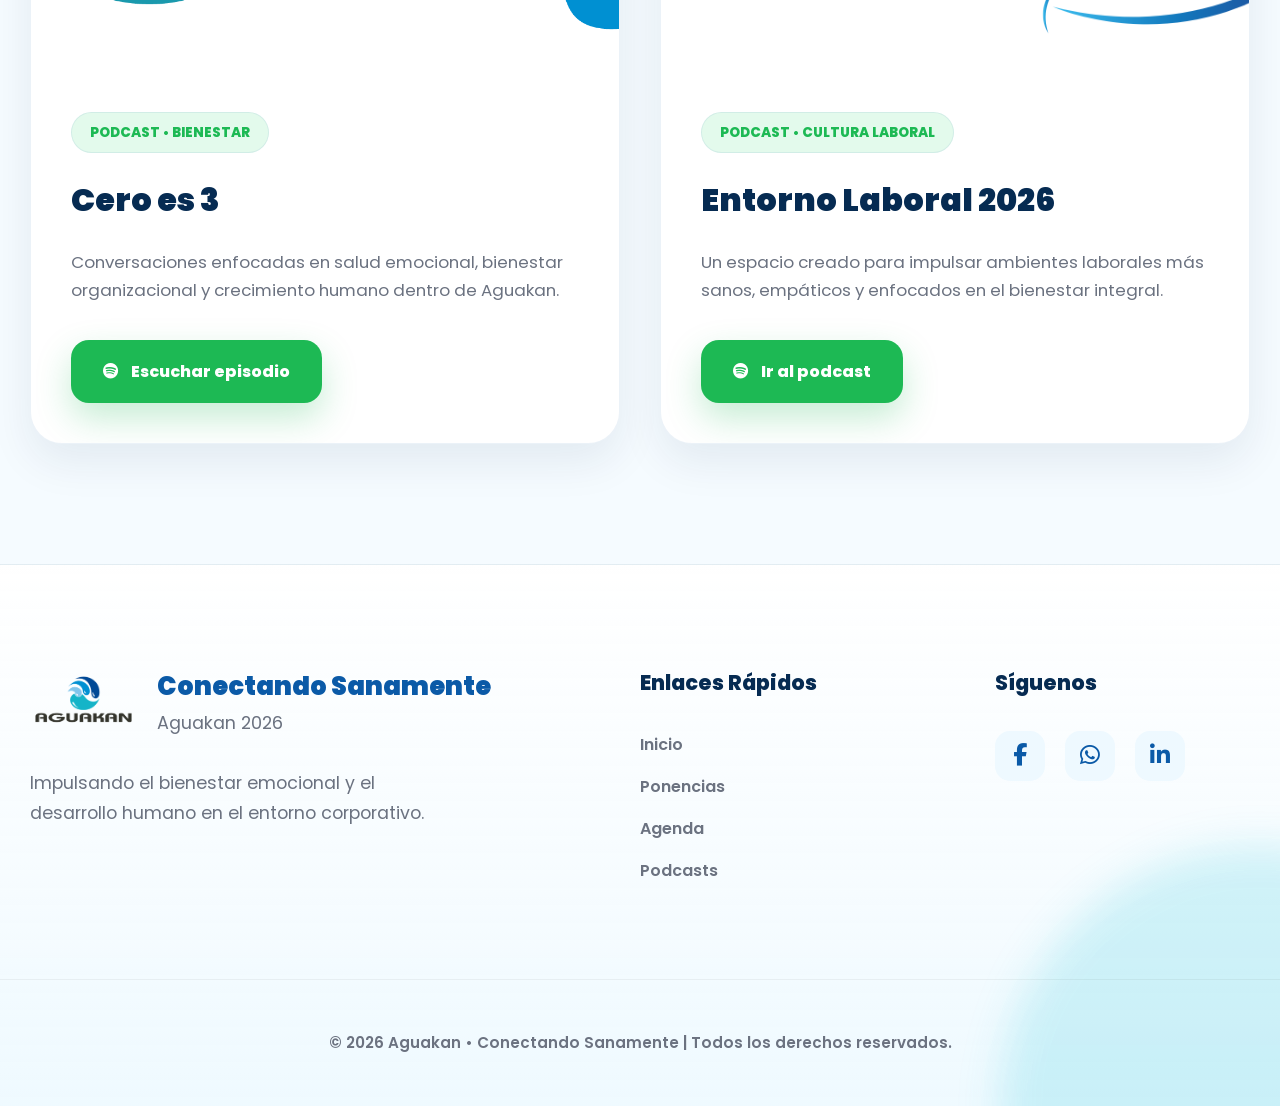
==== commit c179c003: "Update index.html" ====
--- a/index.html
+++ b/index.html
@@ -1567,12 +1567,27 @@
         <img src="img/Psicóloga Rossana Díaz Villagoméz.png" alt="Speaker">
 
         <div class="speaker-info">
-            <h3>Psicóloga Rossana Díaz Villagoméz</h3>
+            <h3>Rossana Díaz Villagoméz</h3>
             <span>Pol. Psicóloga</span>
         </div>
 
     </div>
 
+
+    <div class="speaker-card reveal"
+        data-img="img/Psic. Lesly Paola Robles Camacho.png"
+        data-name="Psic. Lesly Paola Robles Camacho"
+        data-role="Pol. Psicóloga"
+        data-desc="Identifica, previene y actúa ante situaciones de violencia digital y extorsión, fortaleciendo la seguridad digital y la cultura de autoprotección.">
+
+        <img src="img/Psic. Lesly Paola Robles Camacho.png" alt="Speaker">
+
+        <div class="speaker-info">
+            <h3>Lesly Paola Robles Camacho</h3>
+            <span>Psicóloga</span>
+        </div>
+
+    </div>
 
     </section>
 
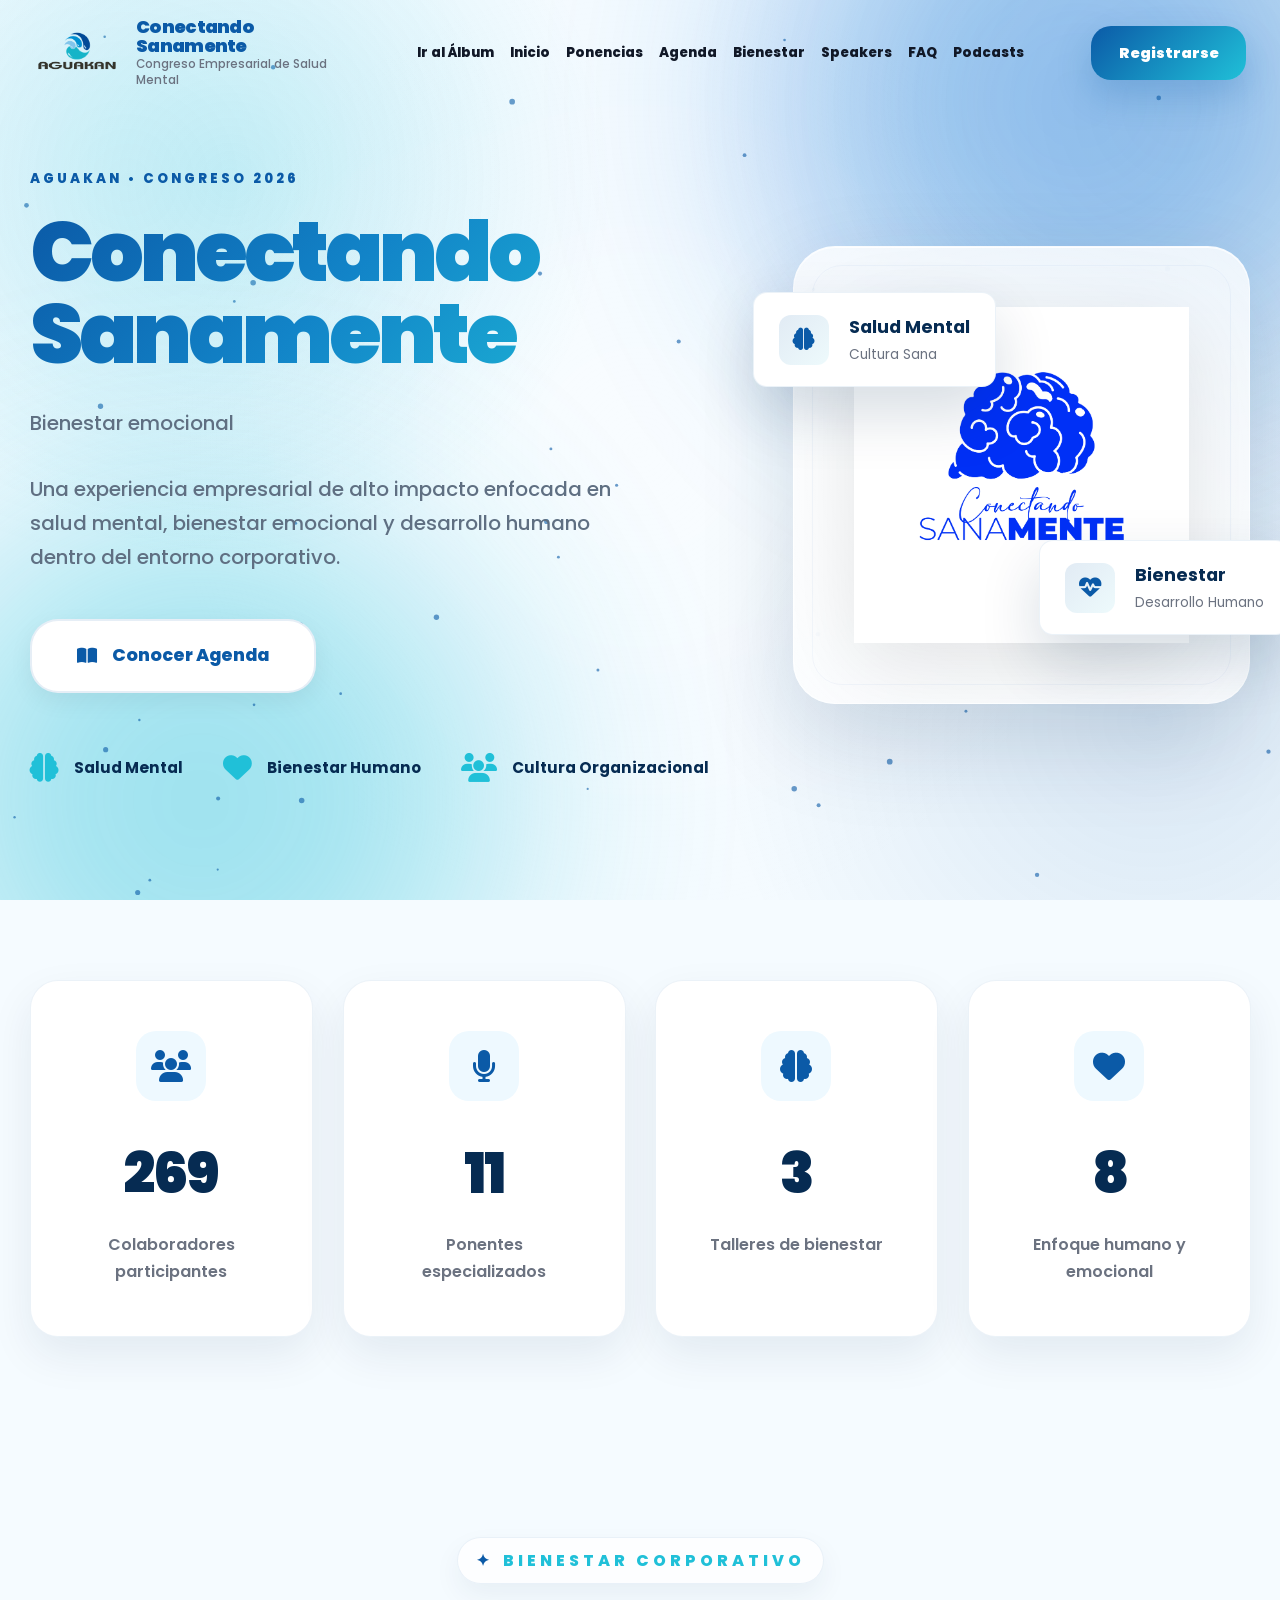
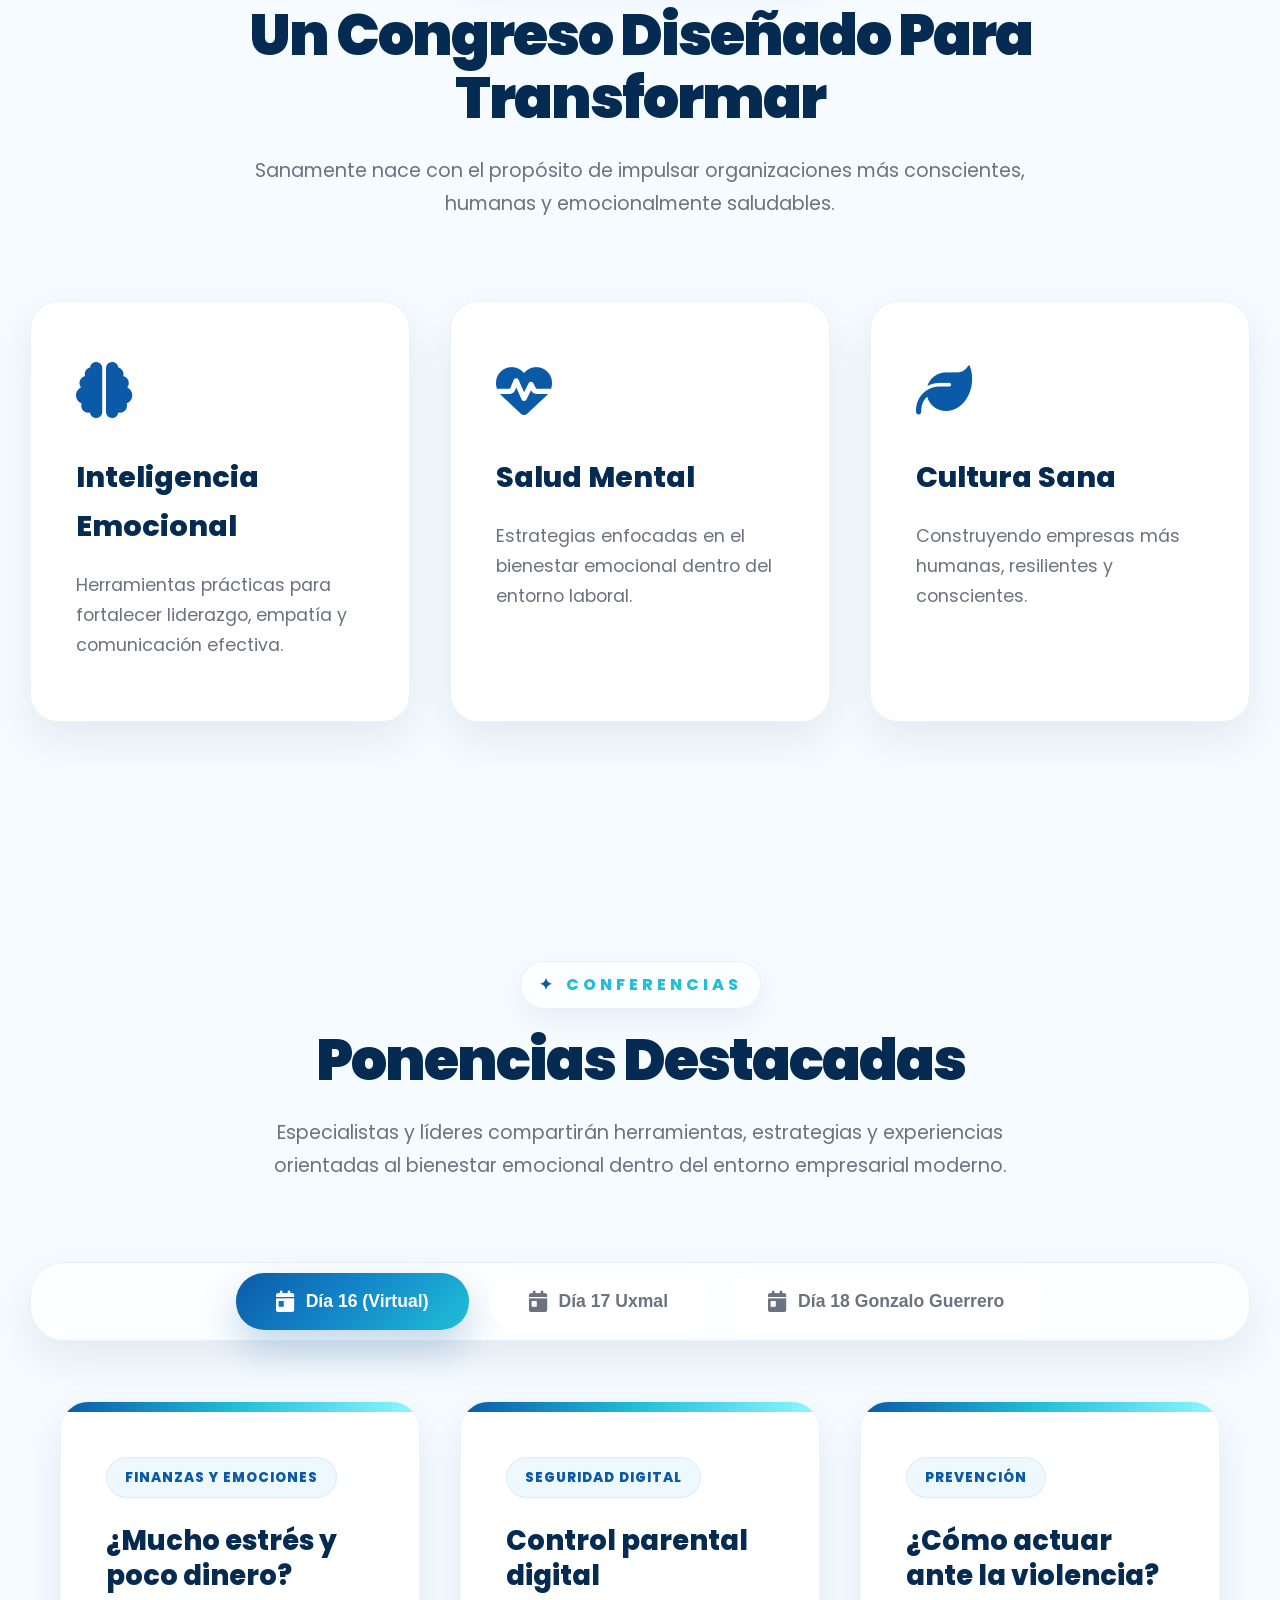
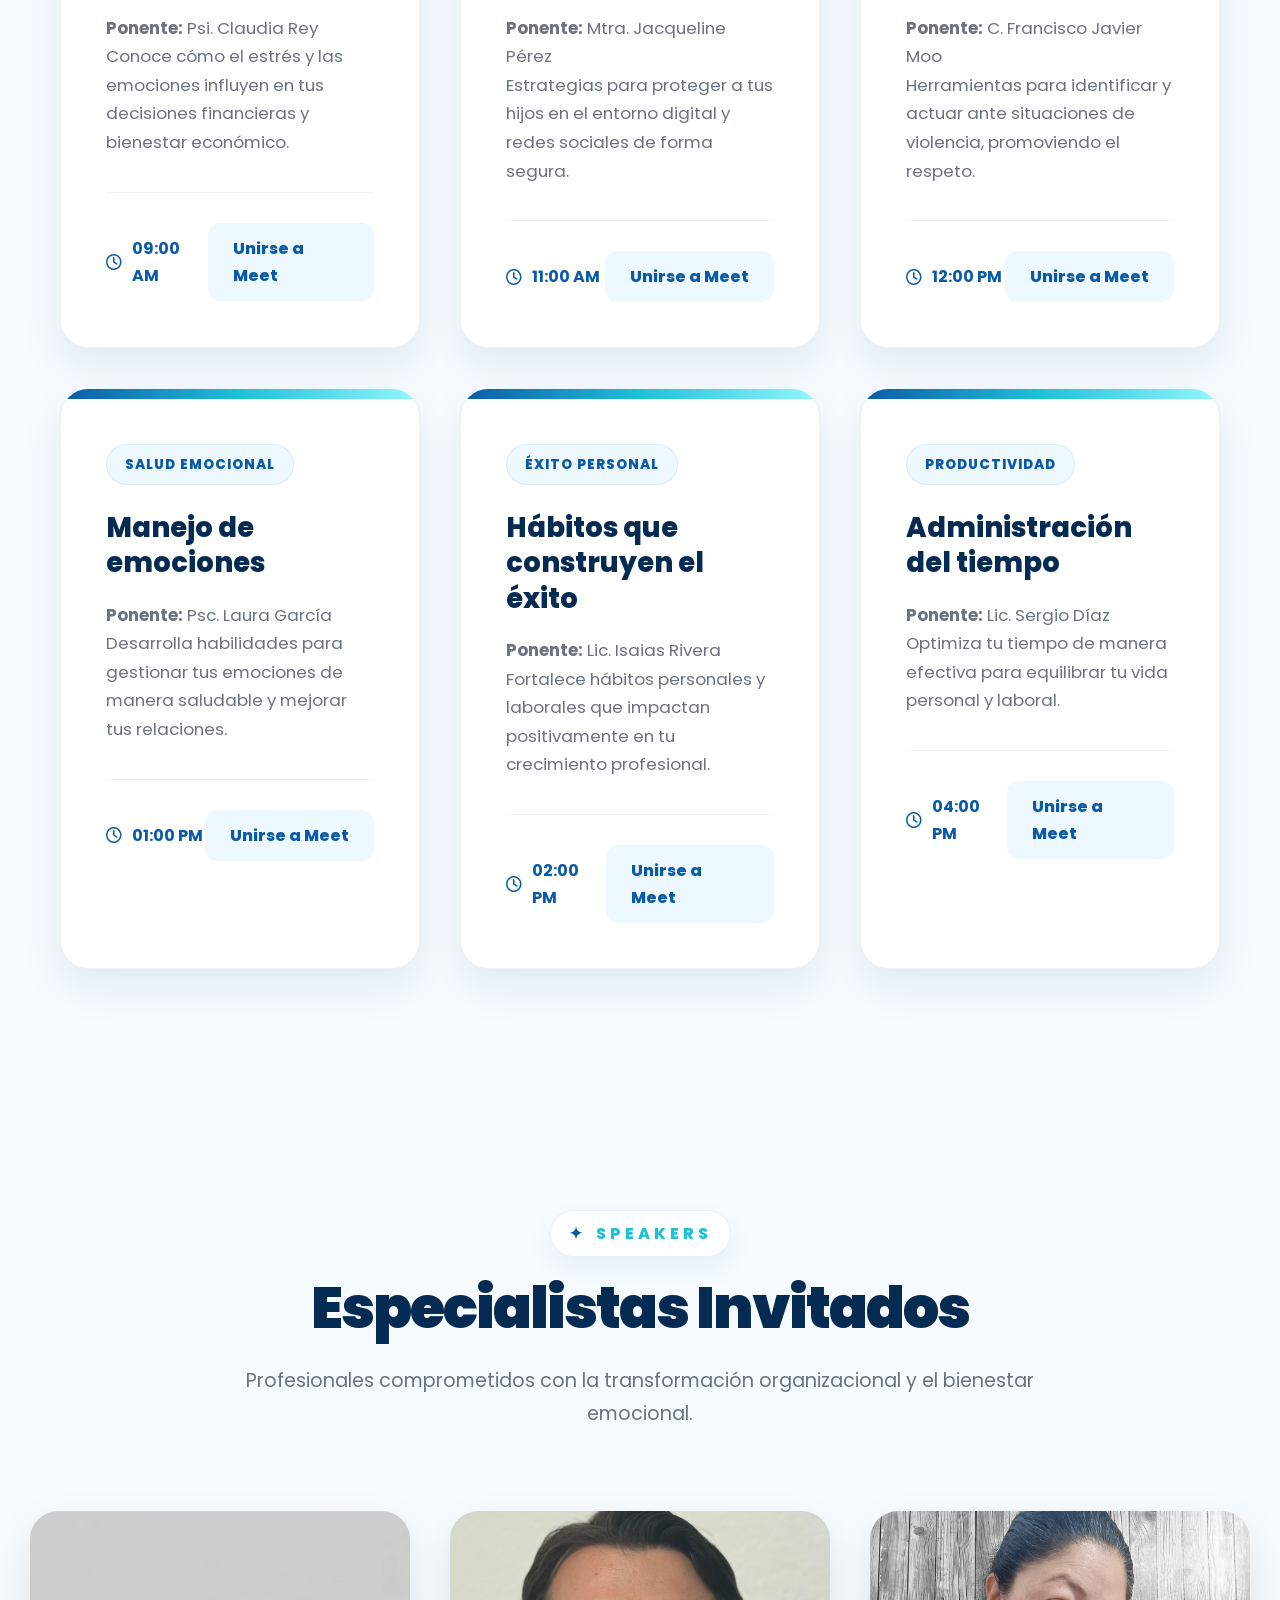
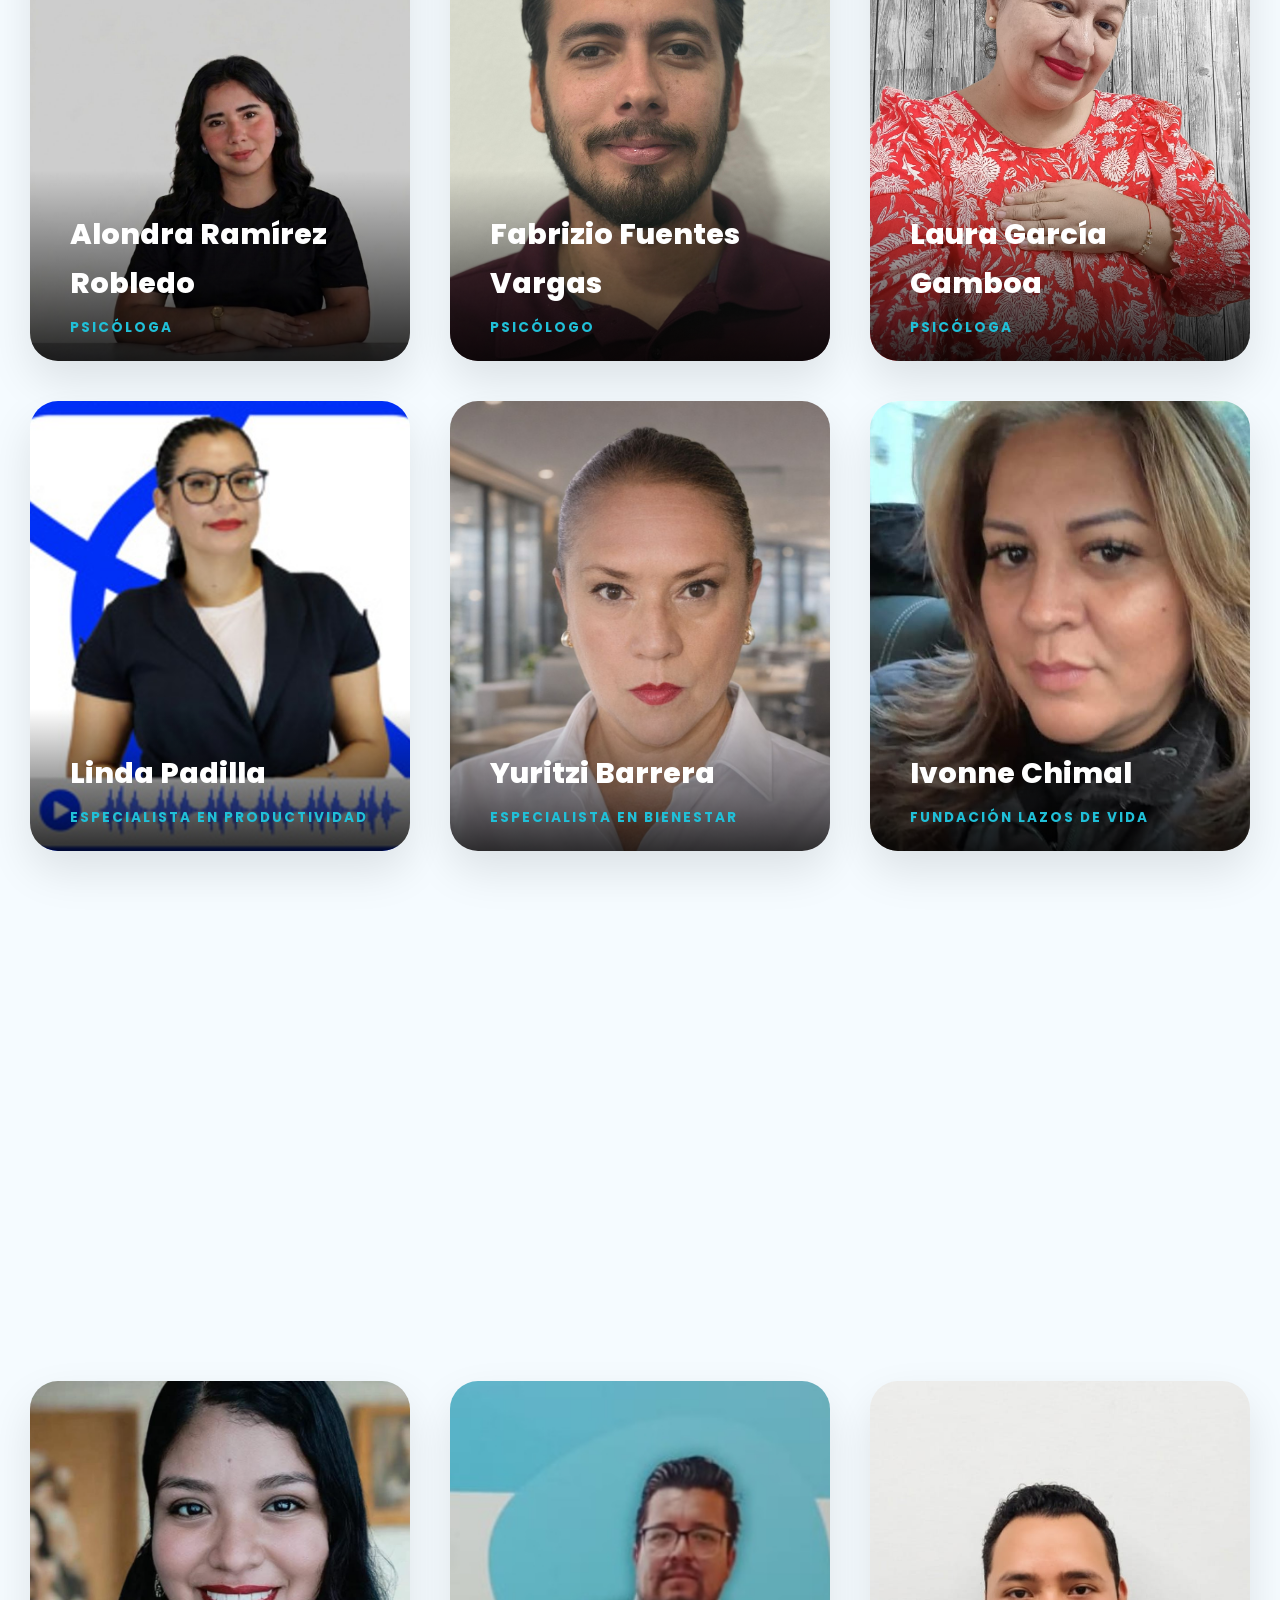
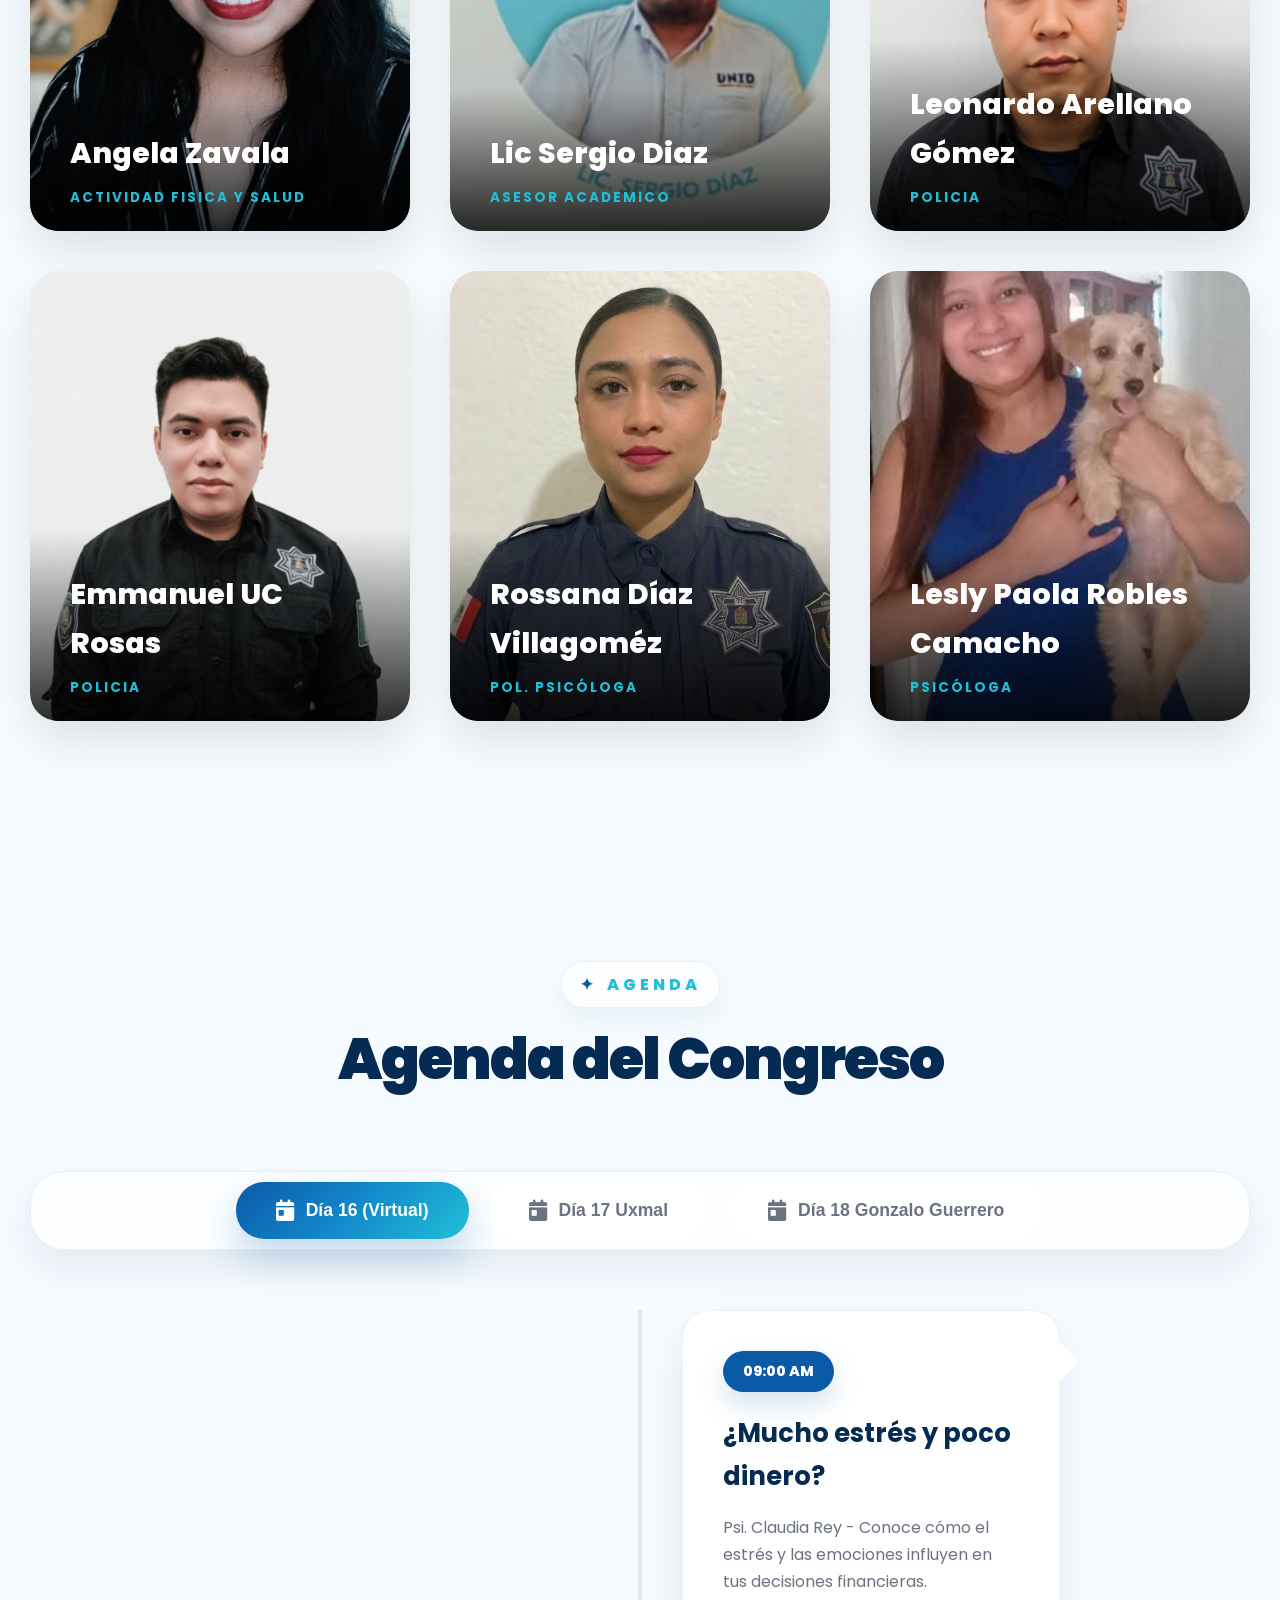
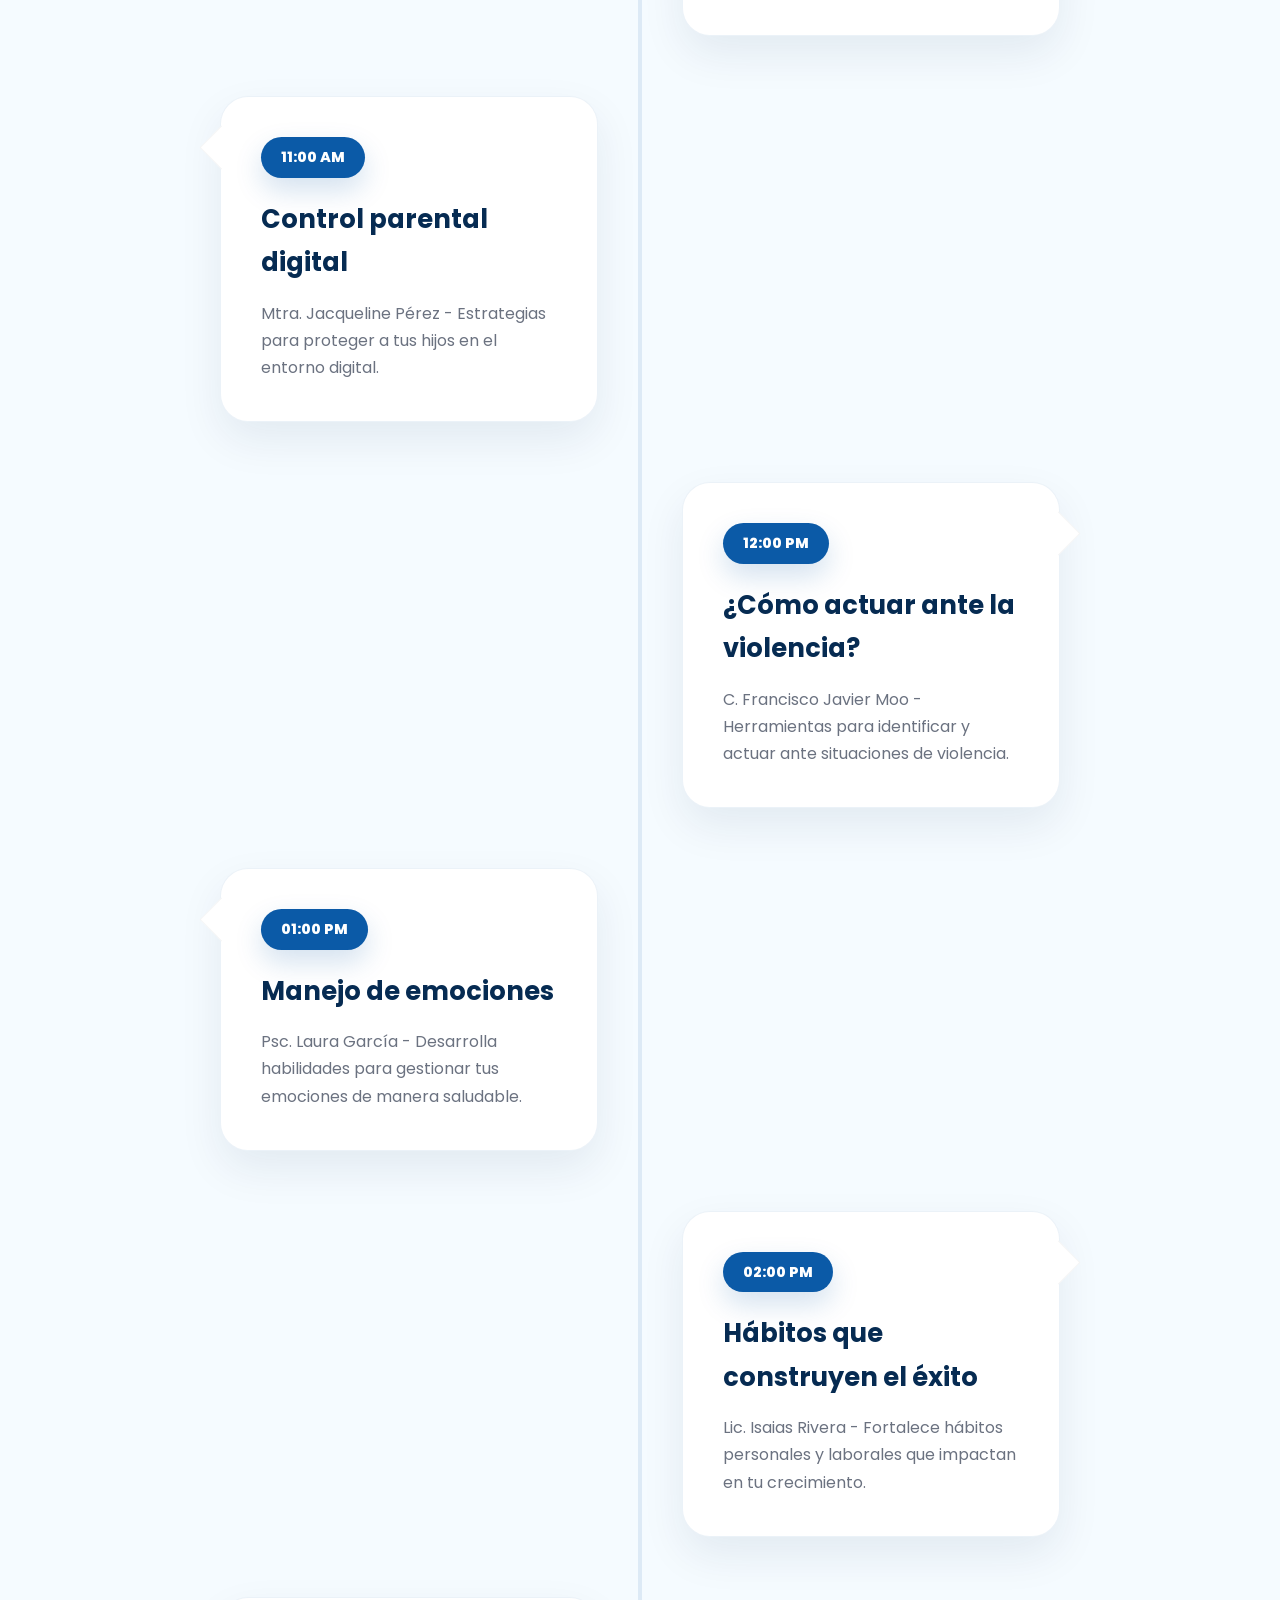
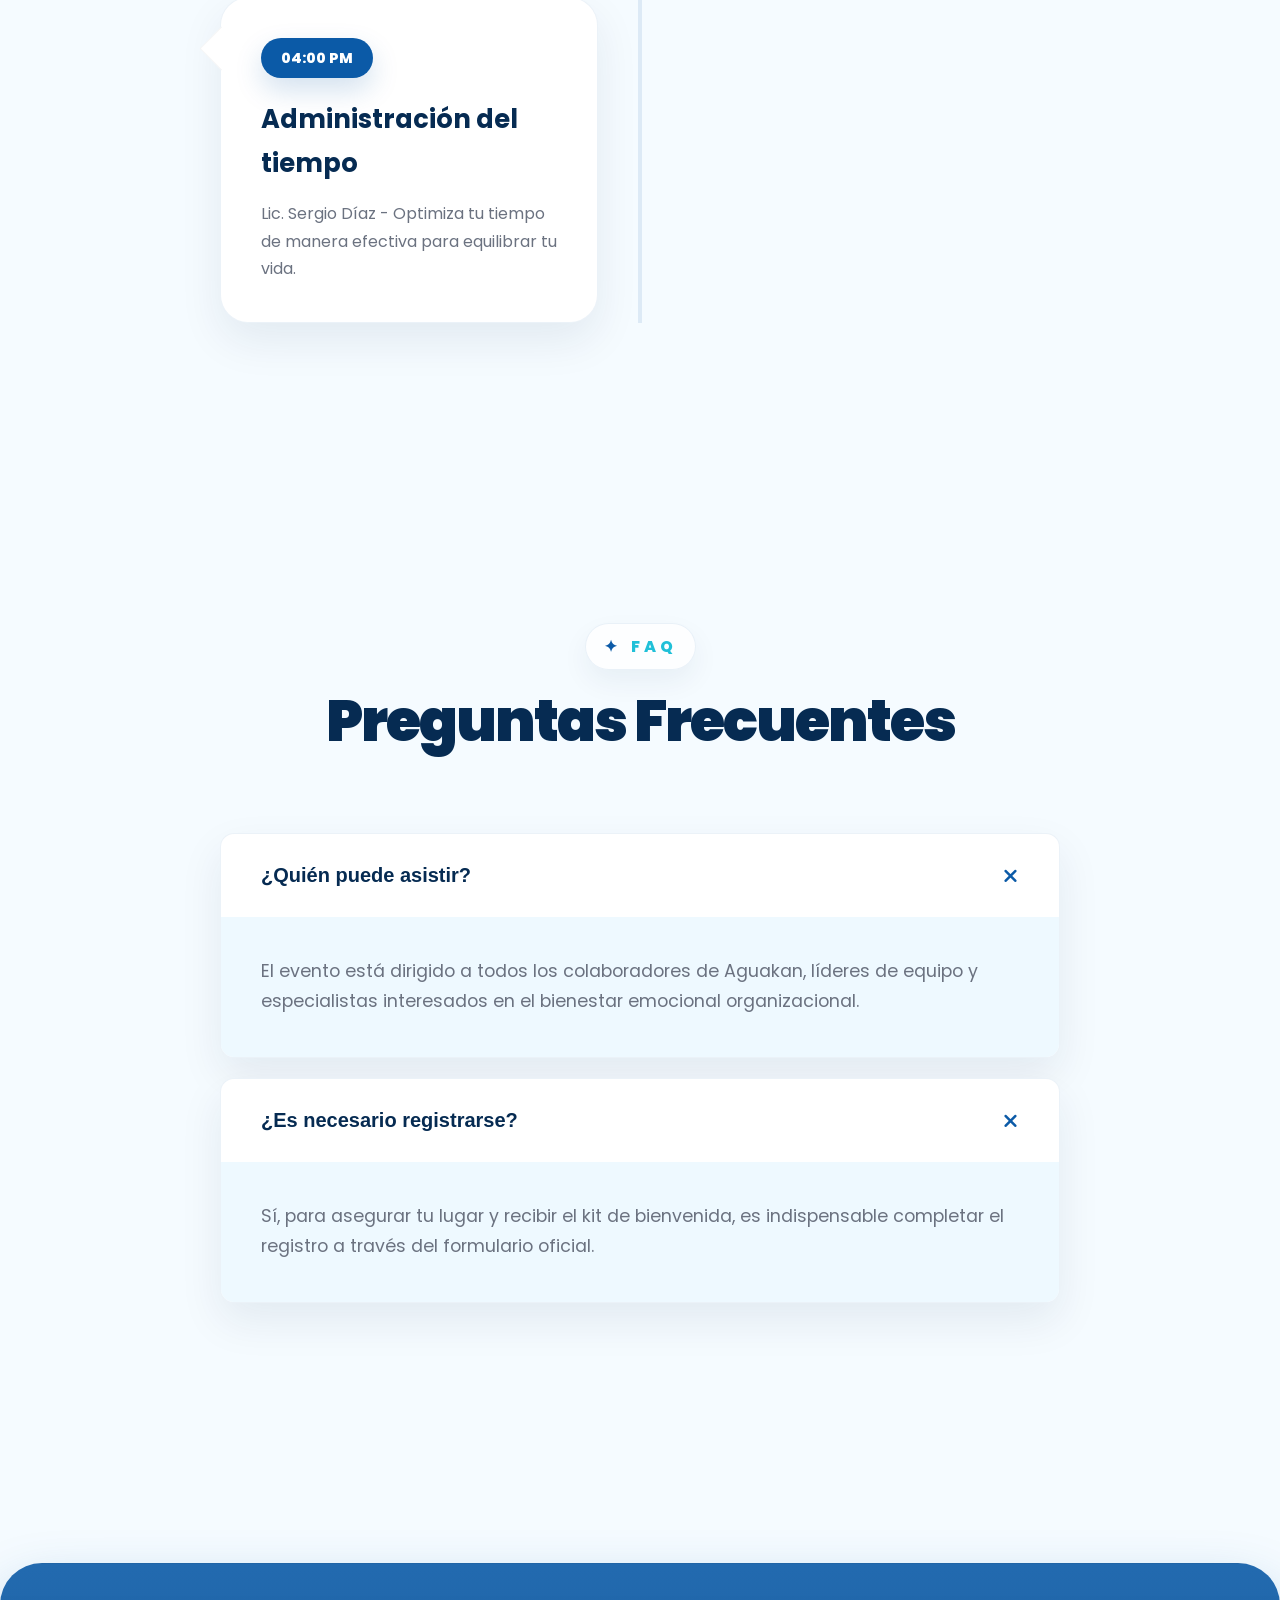
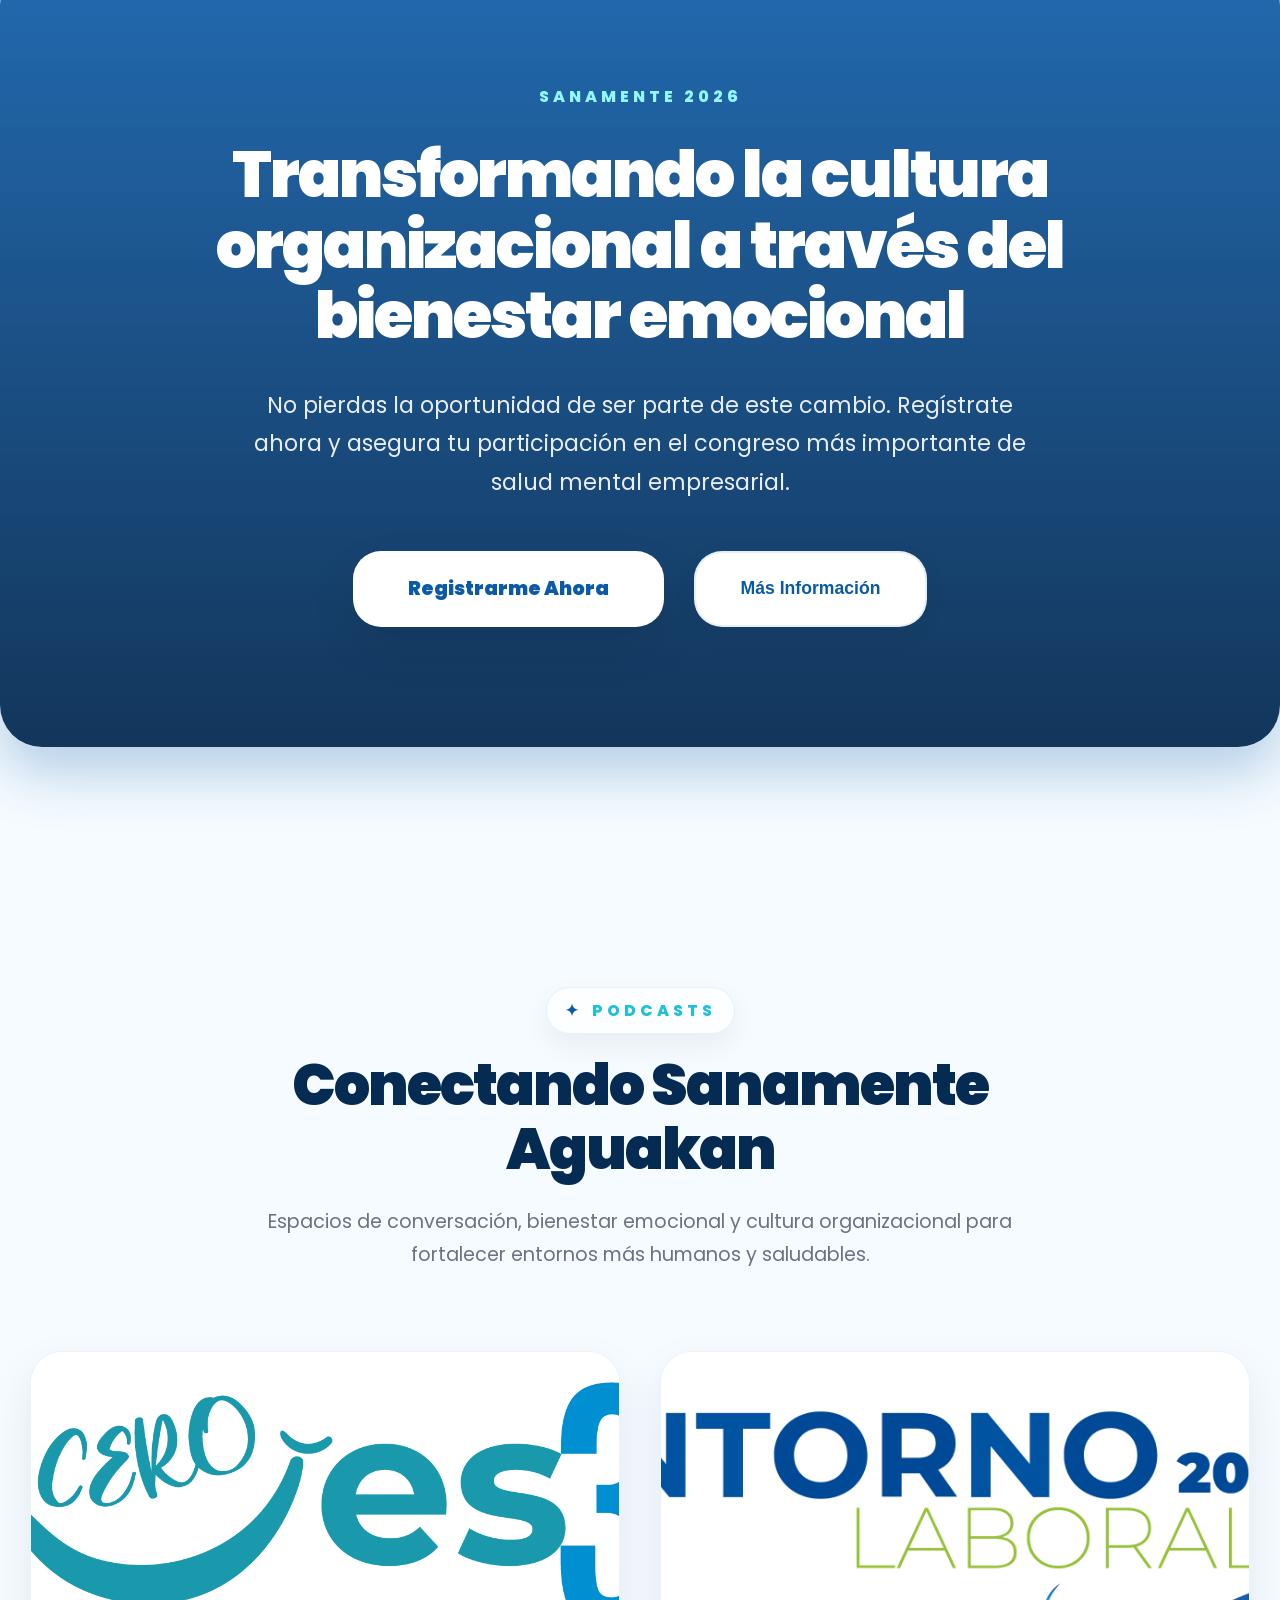
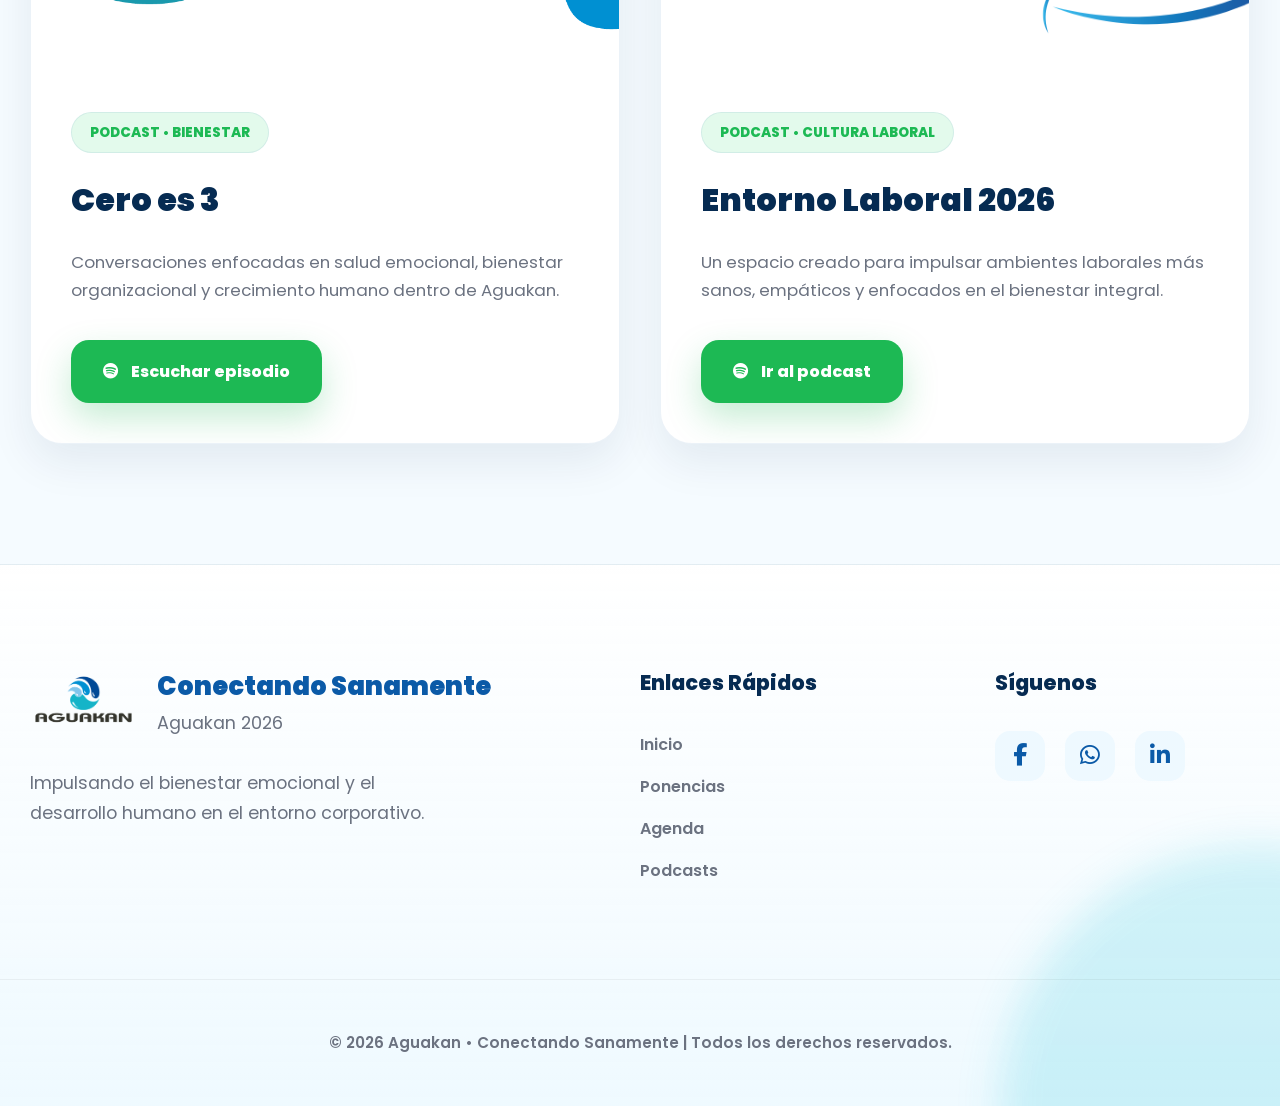
==== commit d63a65a4: "Update index.html" ====
--- a/index.html
+++ b/index.html
@@ -1578,7 +1578,7 @@
         data-img="img/Psic. Lesly Paola Robles Camacho.png"
         data-name="Psic. Lesly Paola Robles Camacho"
         data-role="Pol. Psicóloga"
-        data-desc="Identifica, previene y actúa ante situaciones de violencia digital y extorsión, fortaleciendo la seguridad digital y la cultura de autoprotección.">
+        data-desc="Reconoce el impacto positivo de las mascotas en el bienestar emocional, fortaleciendo la empatía, la compañía y el equilibrio emocional a través de la convivencia y el vínculo afectivo.">
 
         <img src="img/Psic. Lesly Paola Robles Camacho.png" alt="Speaker">
 
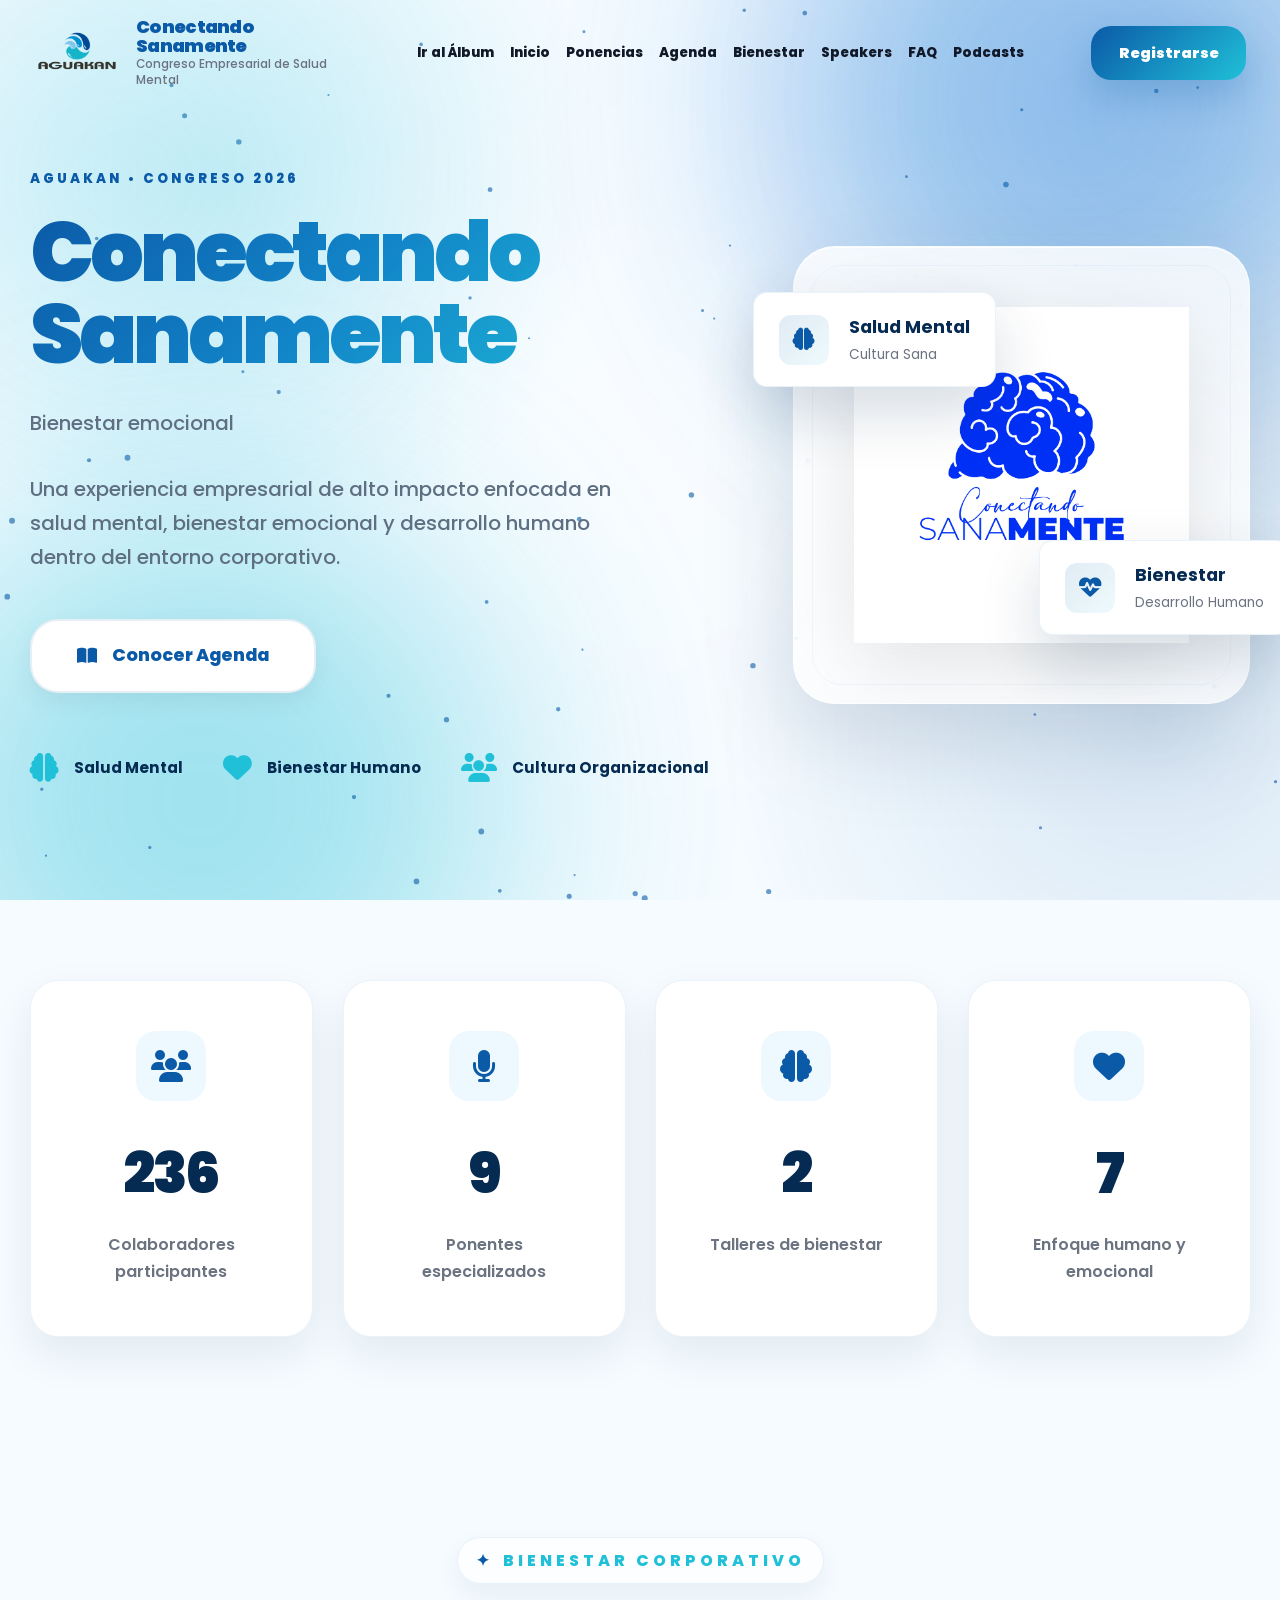
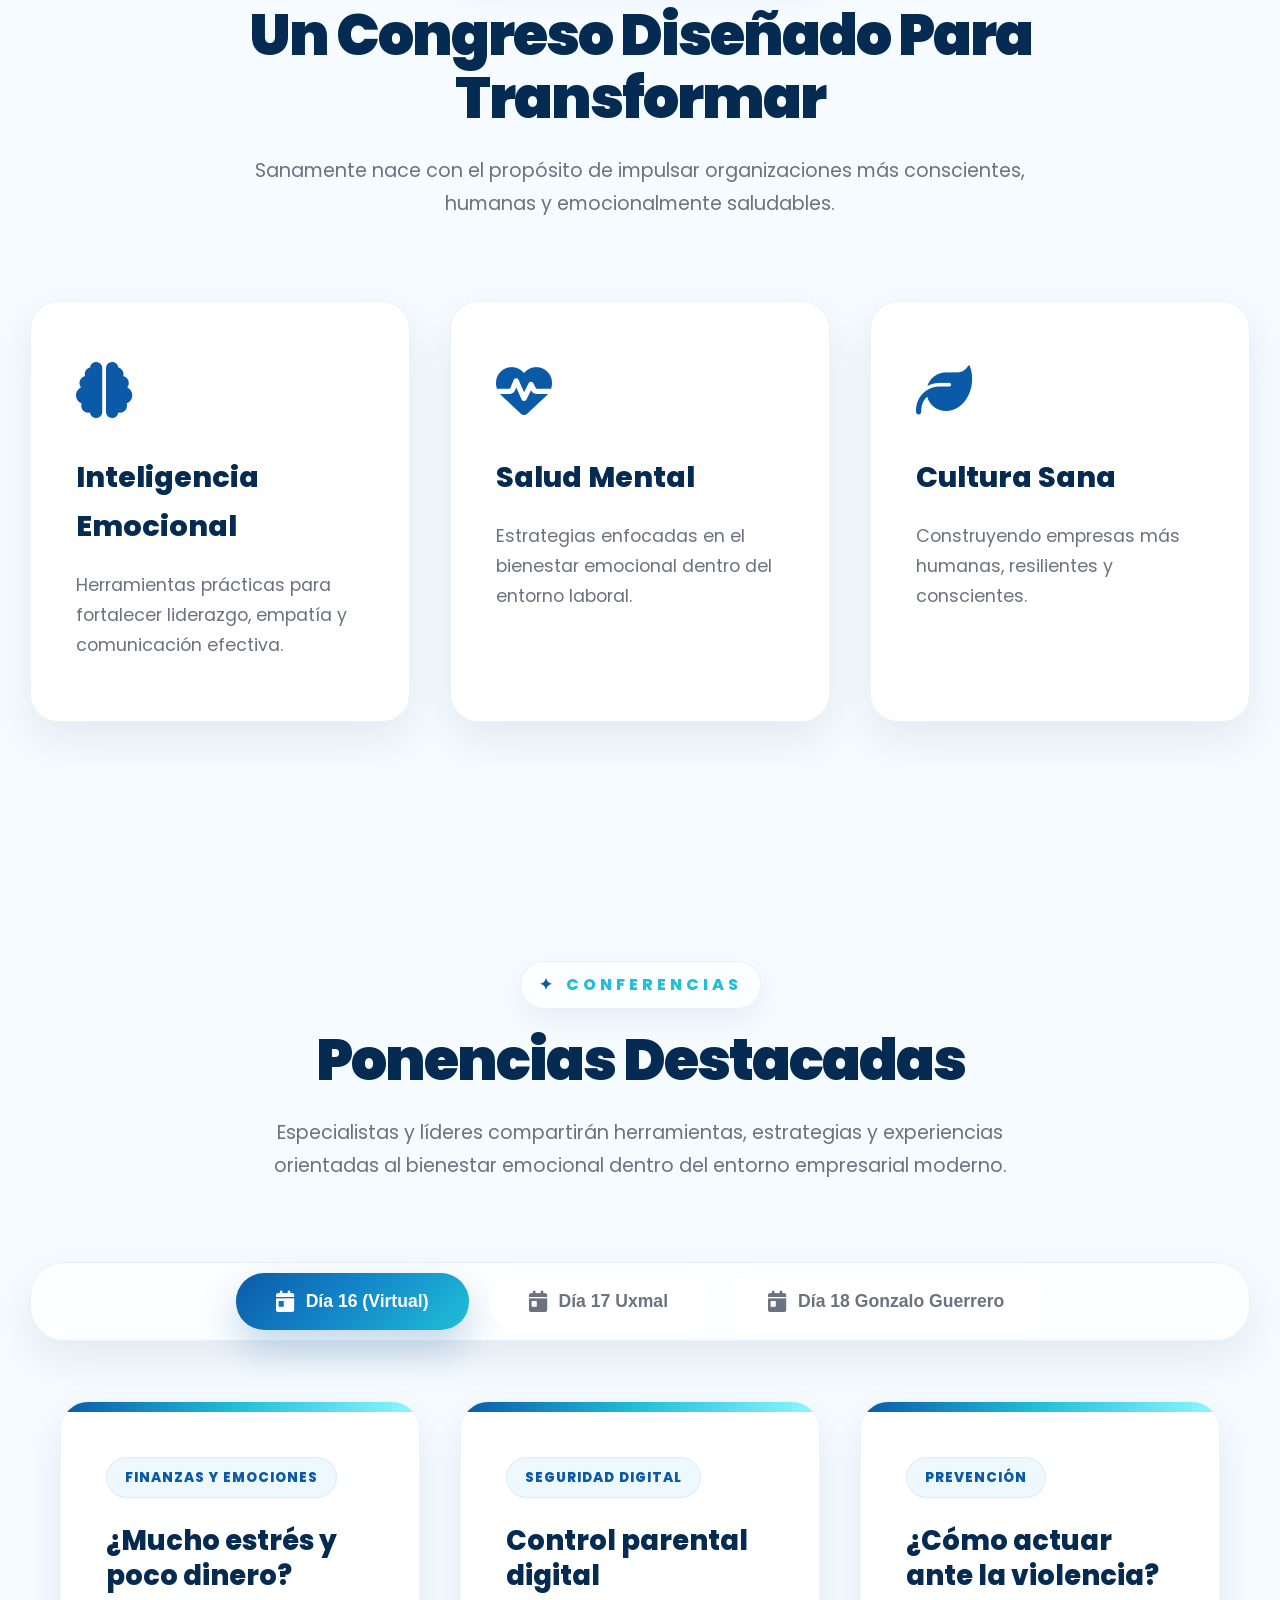
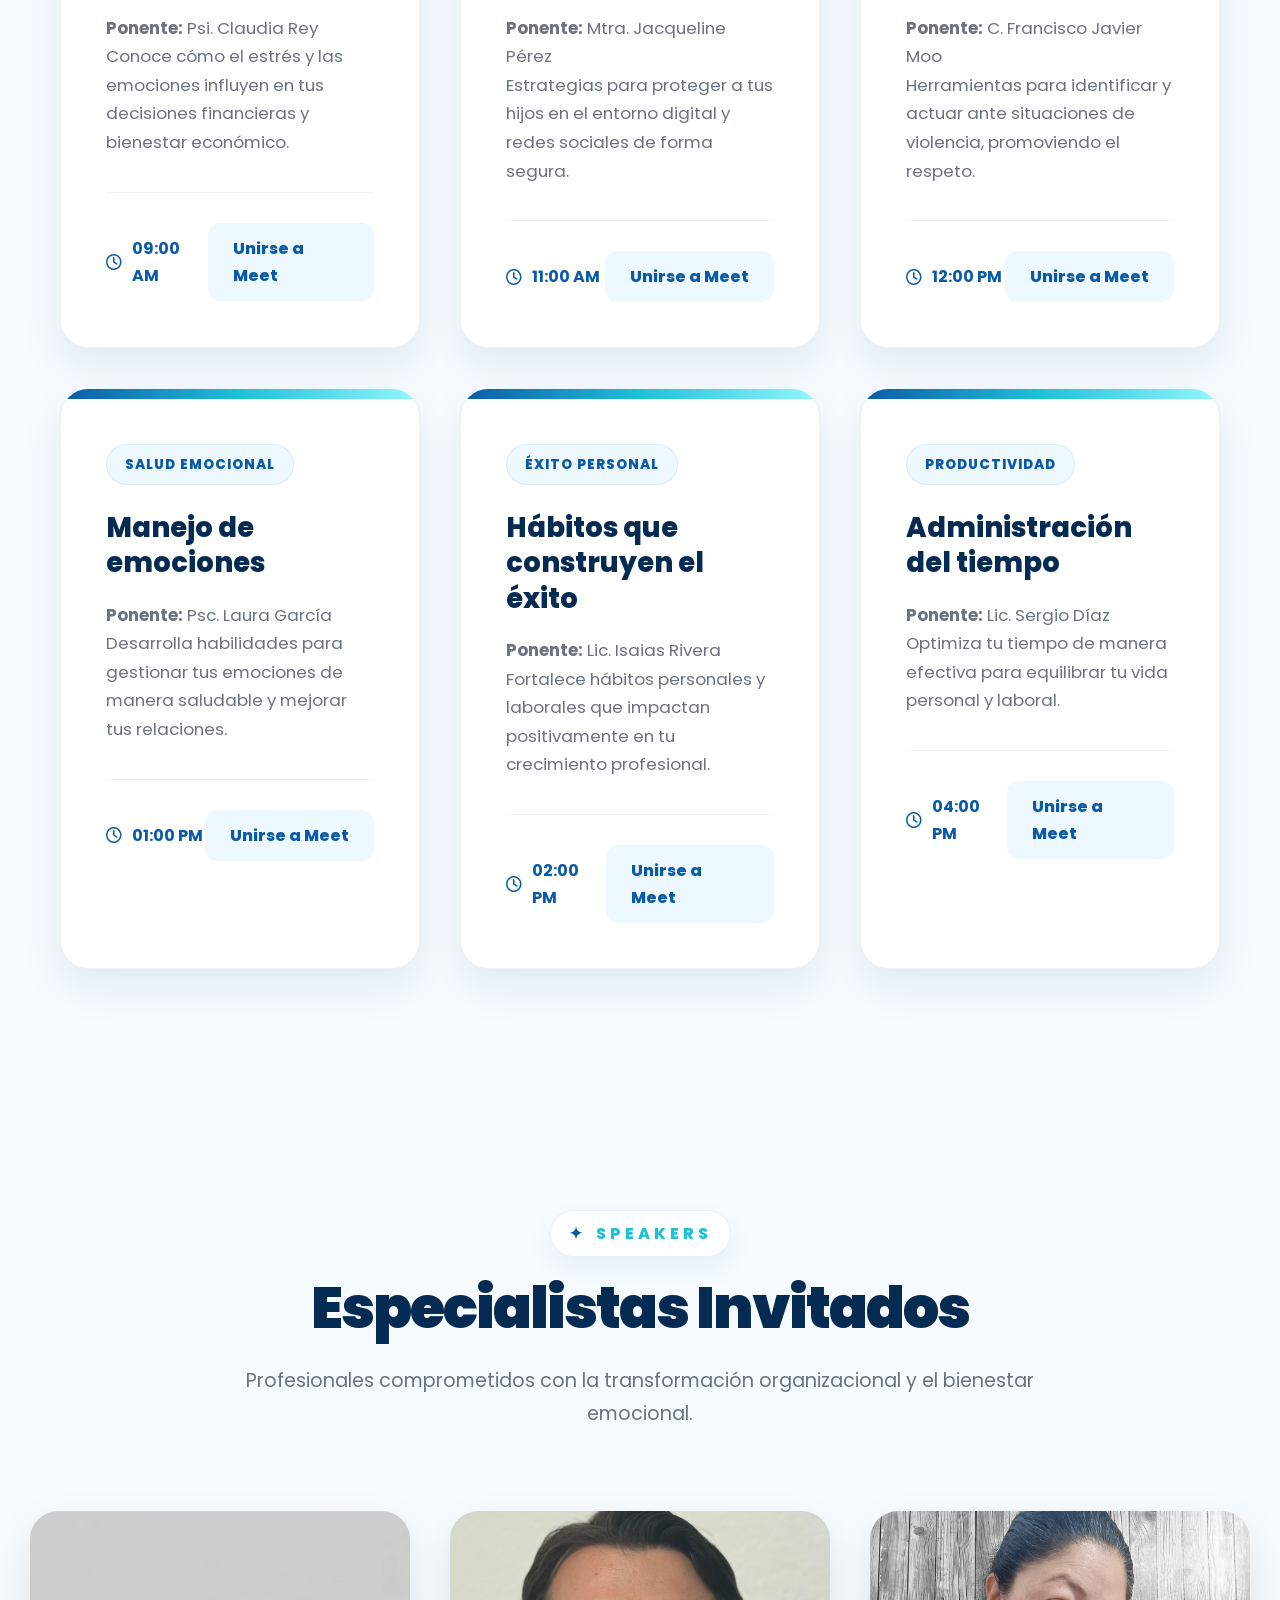
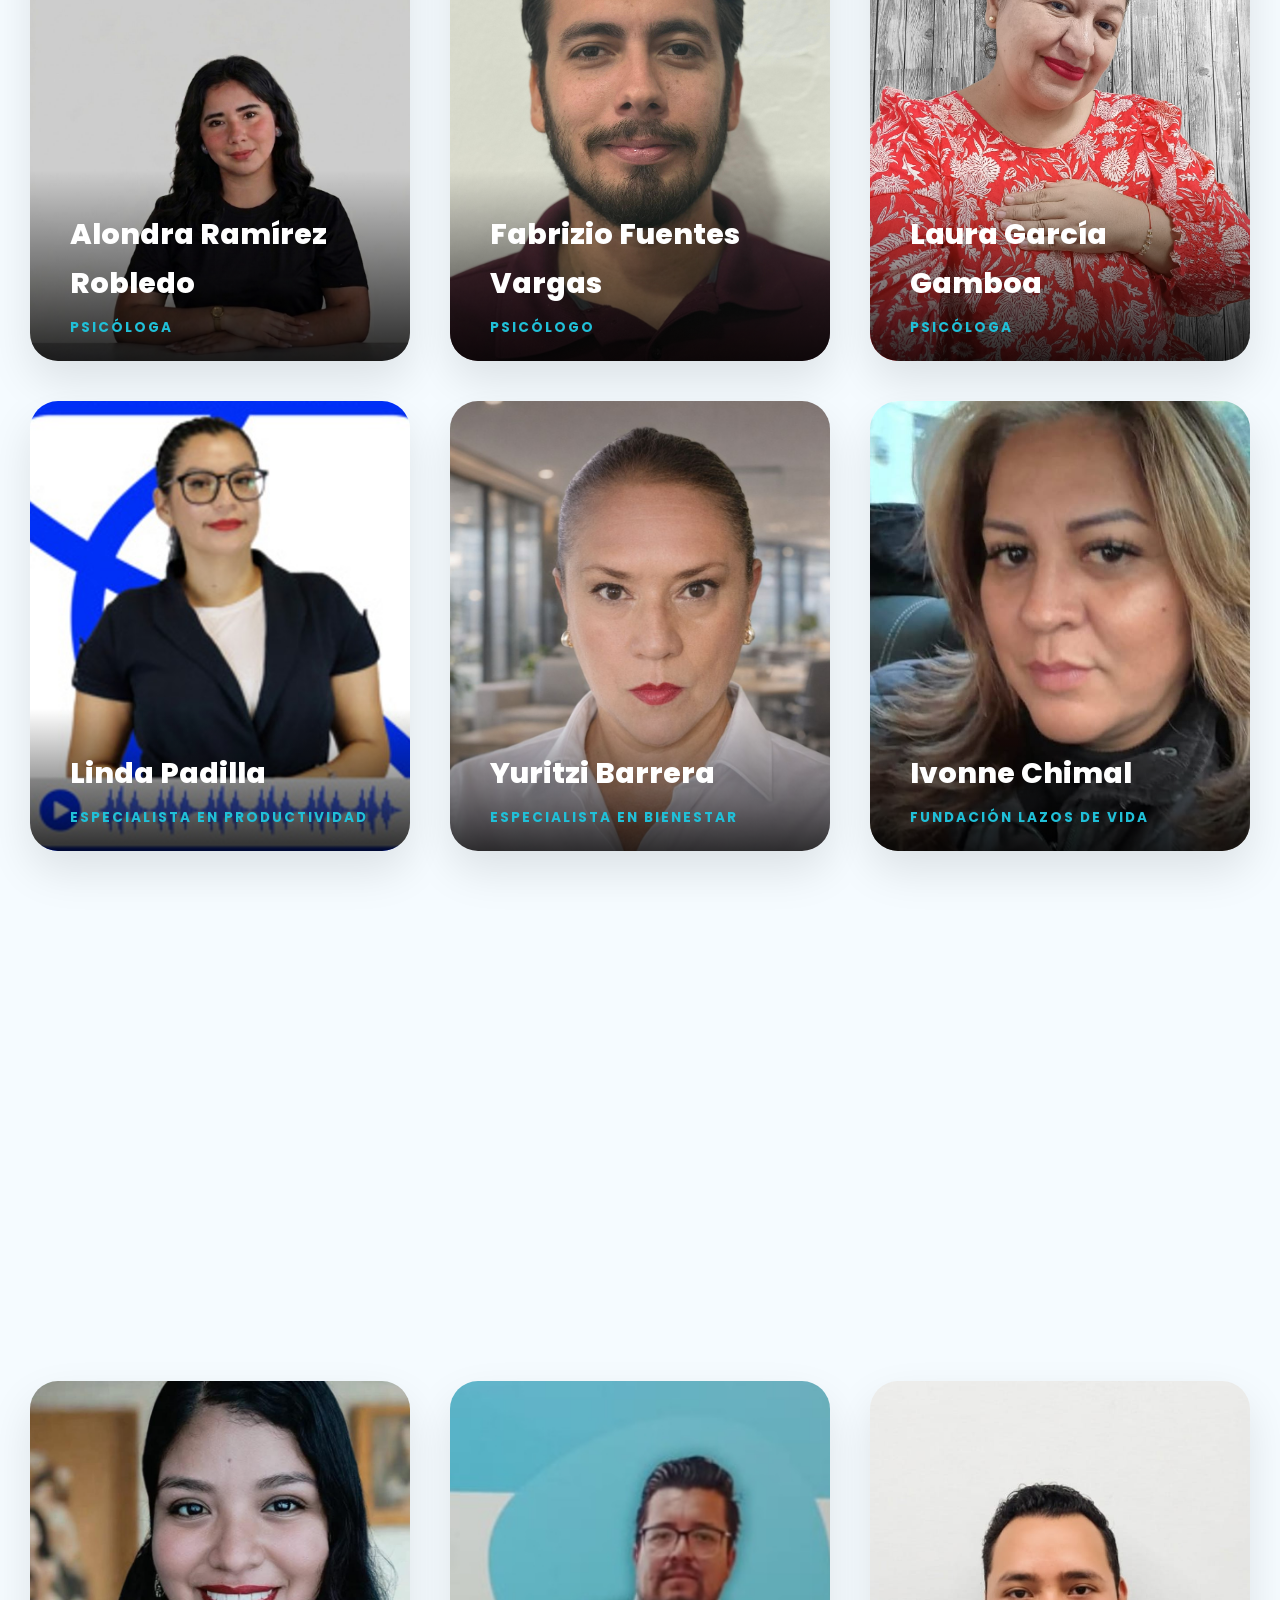
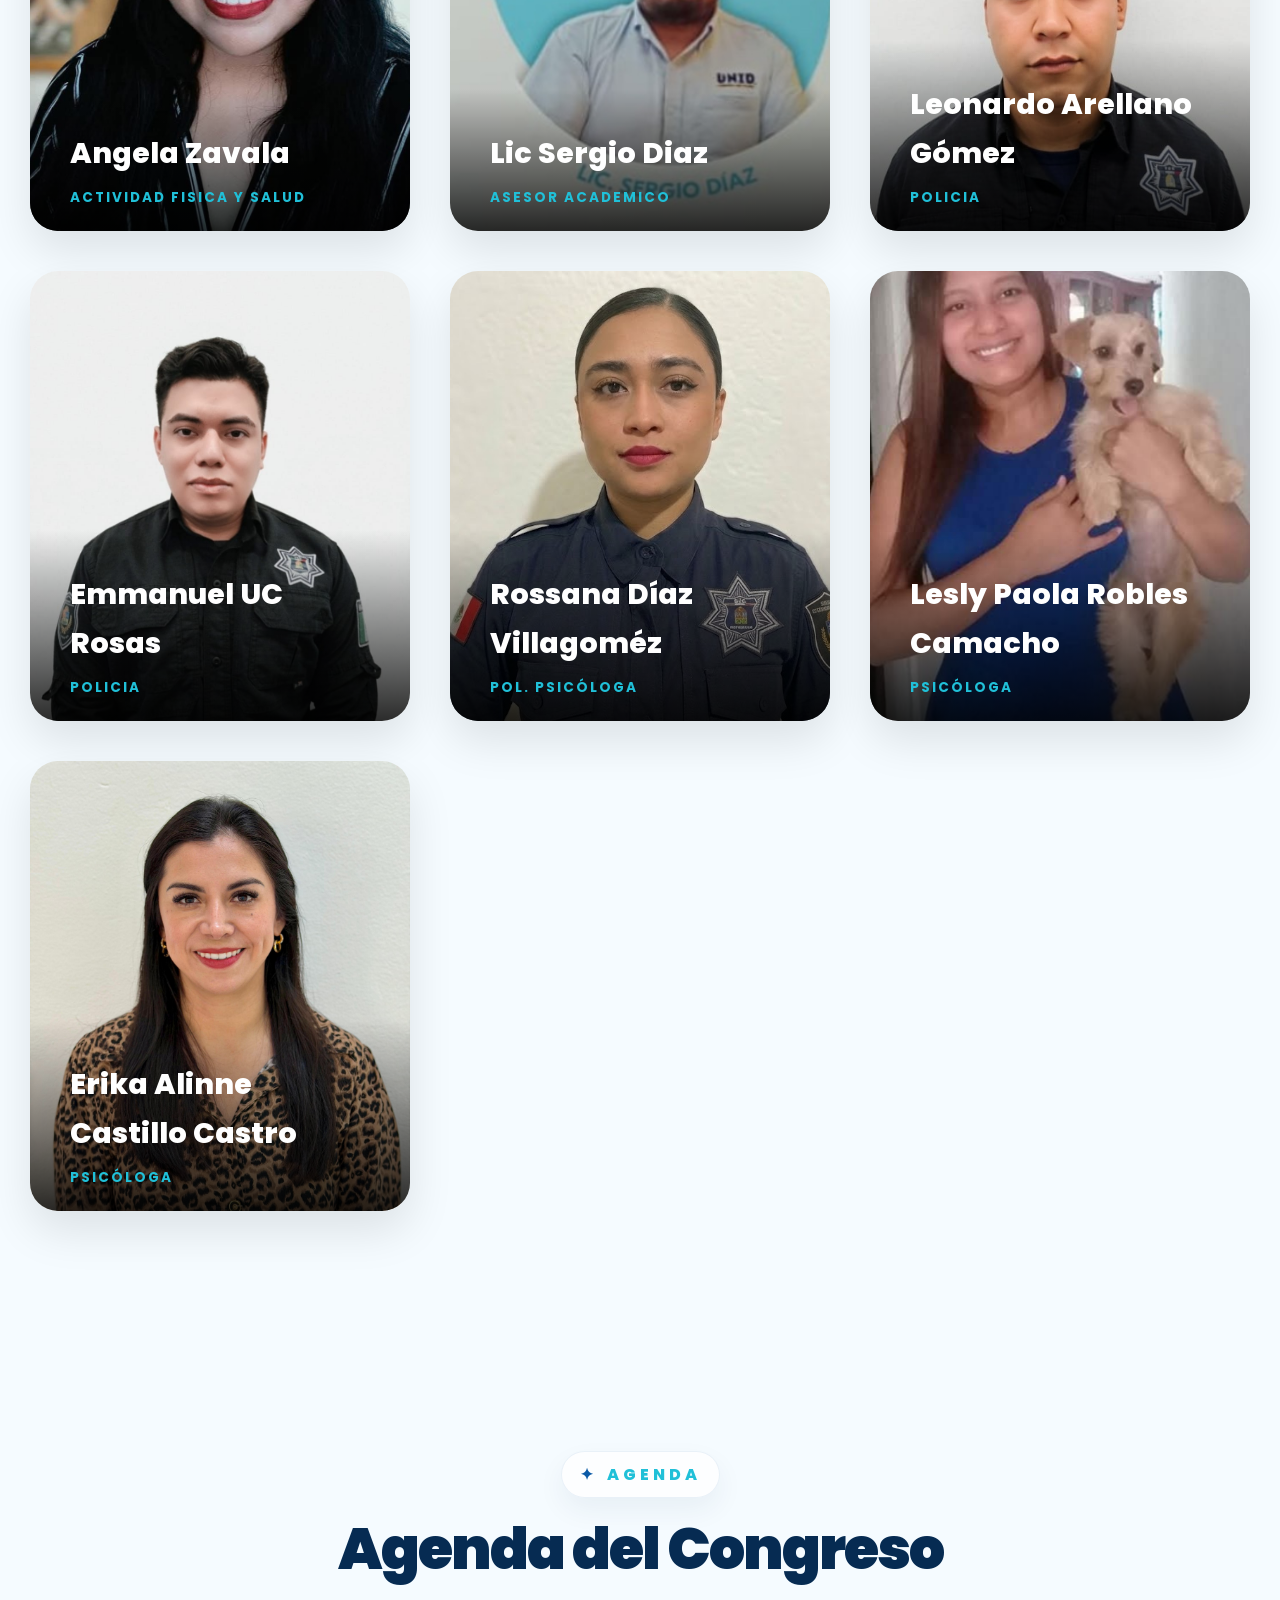
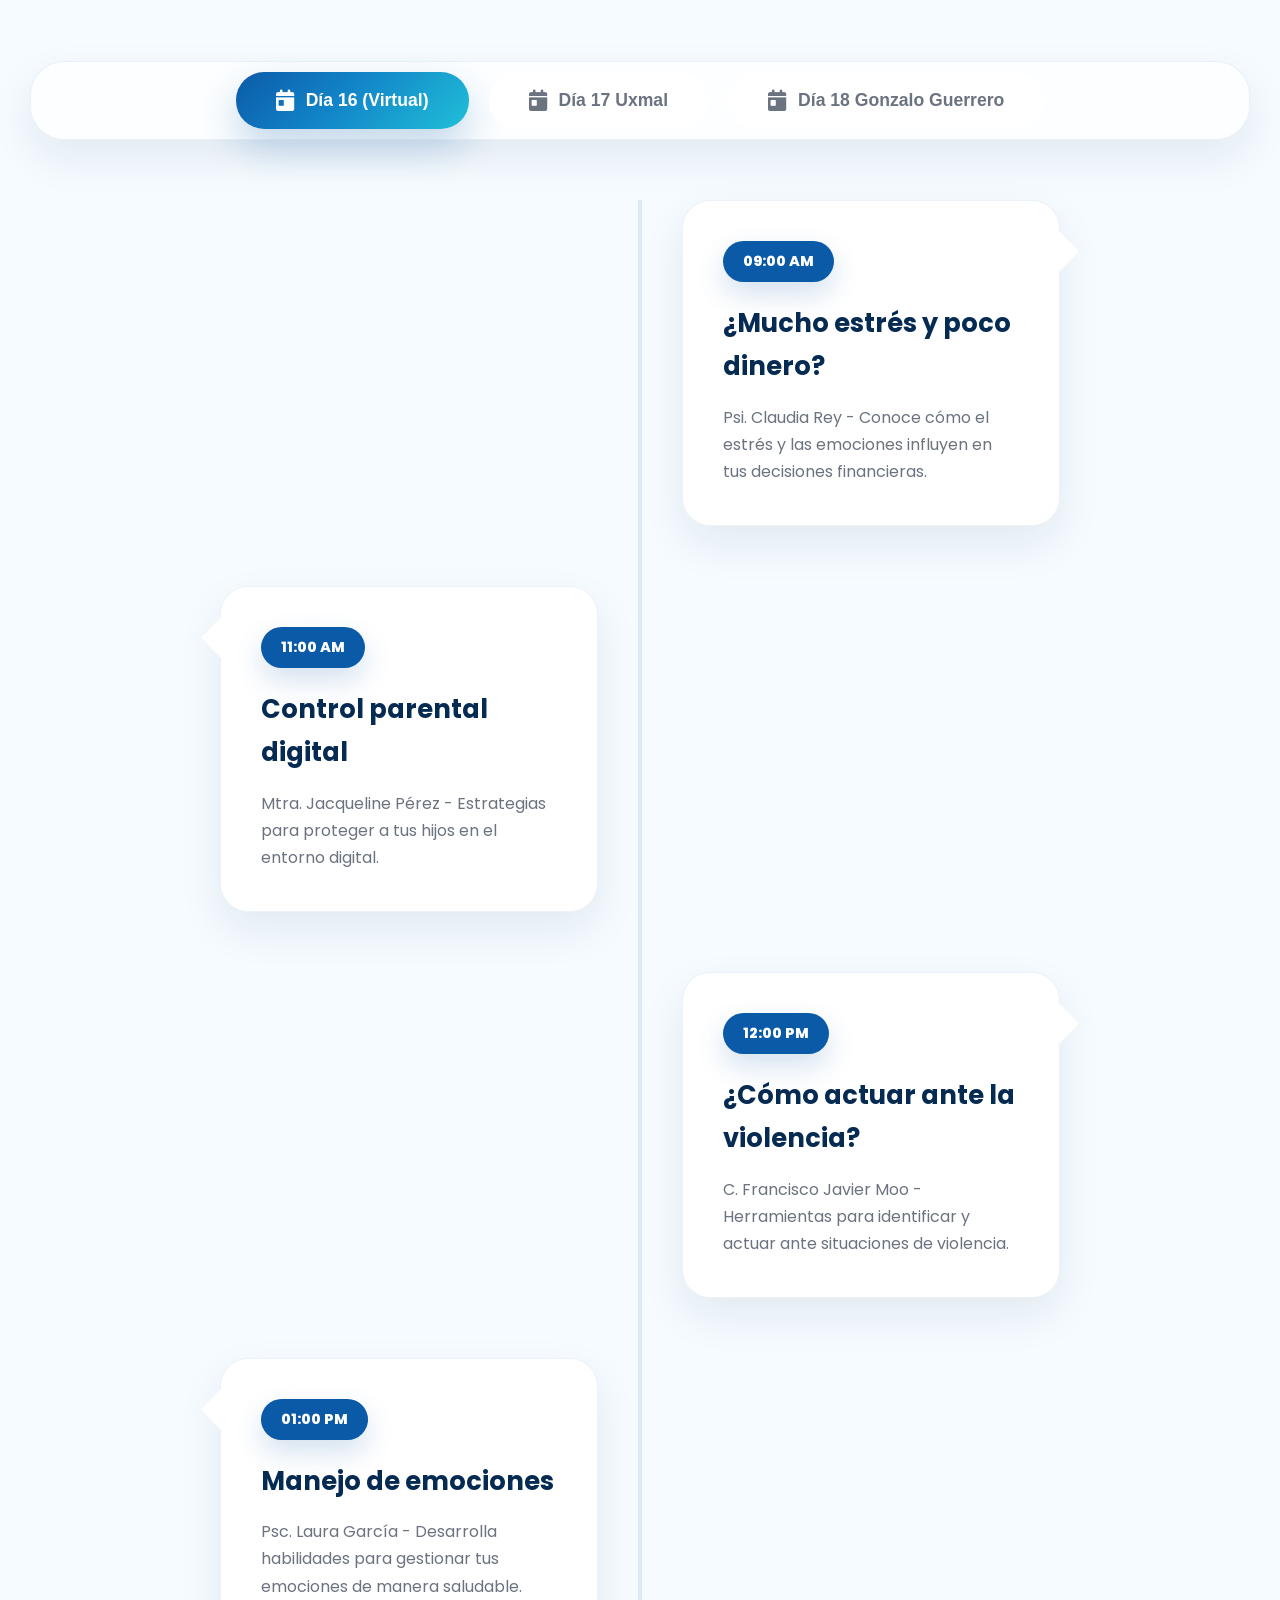
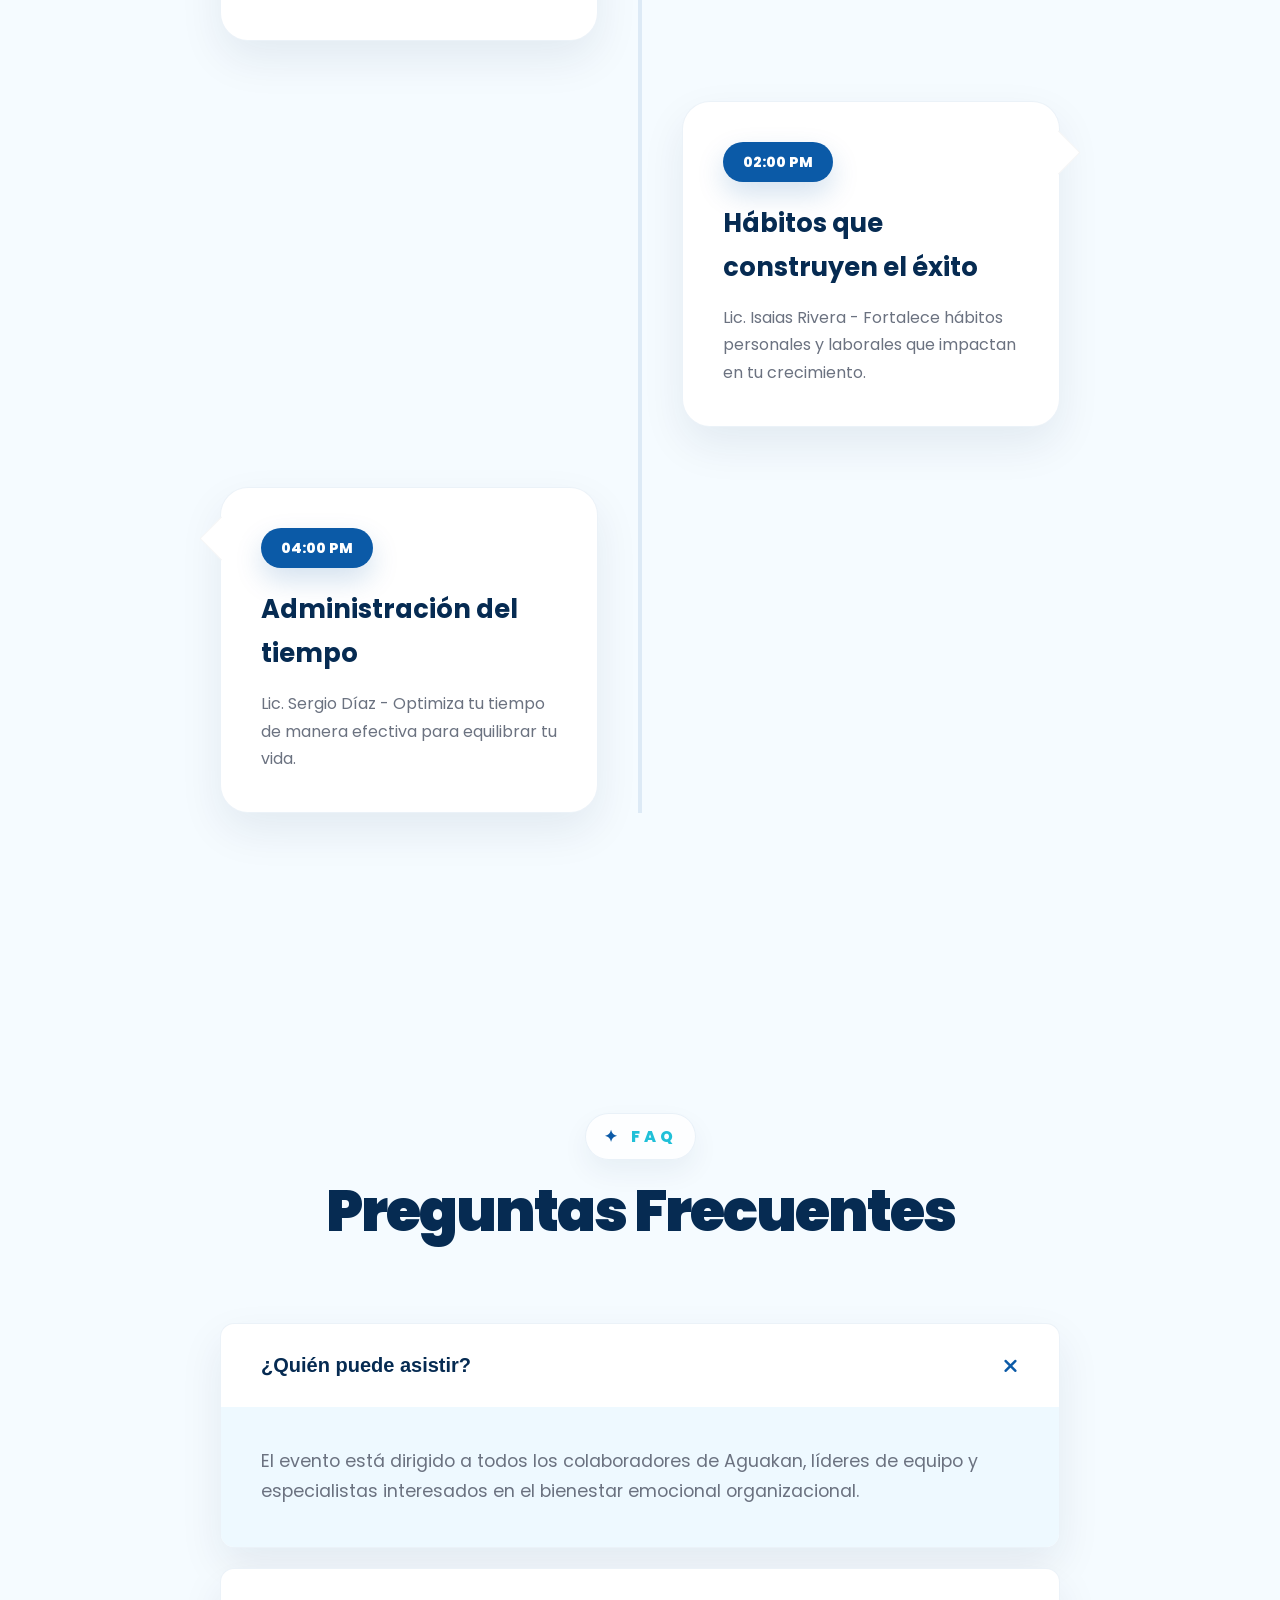
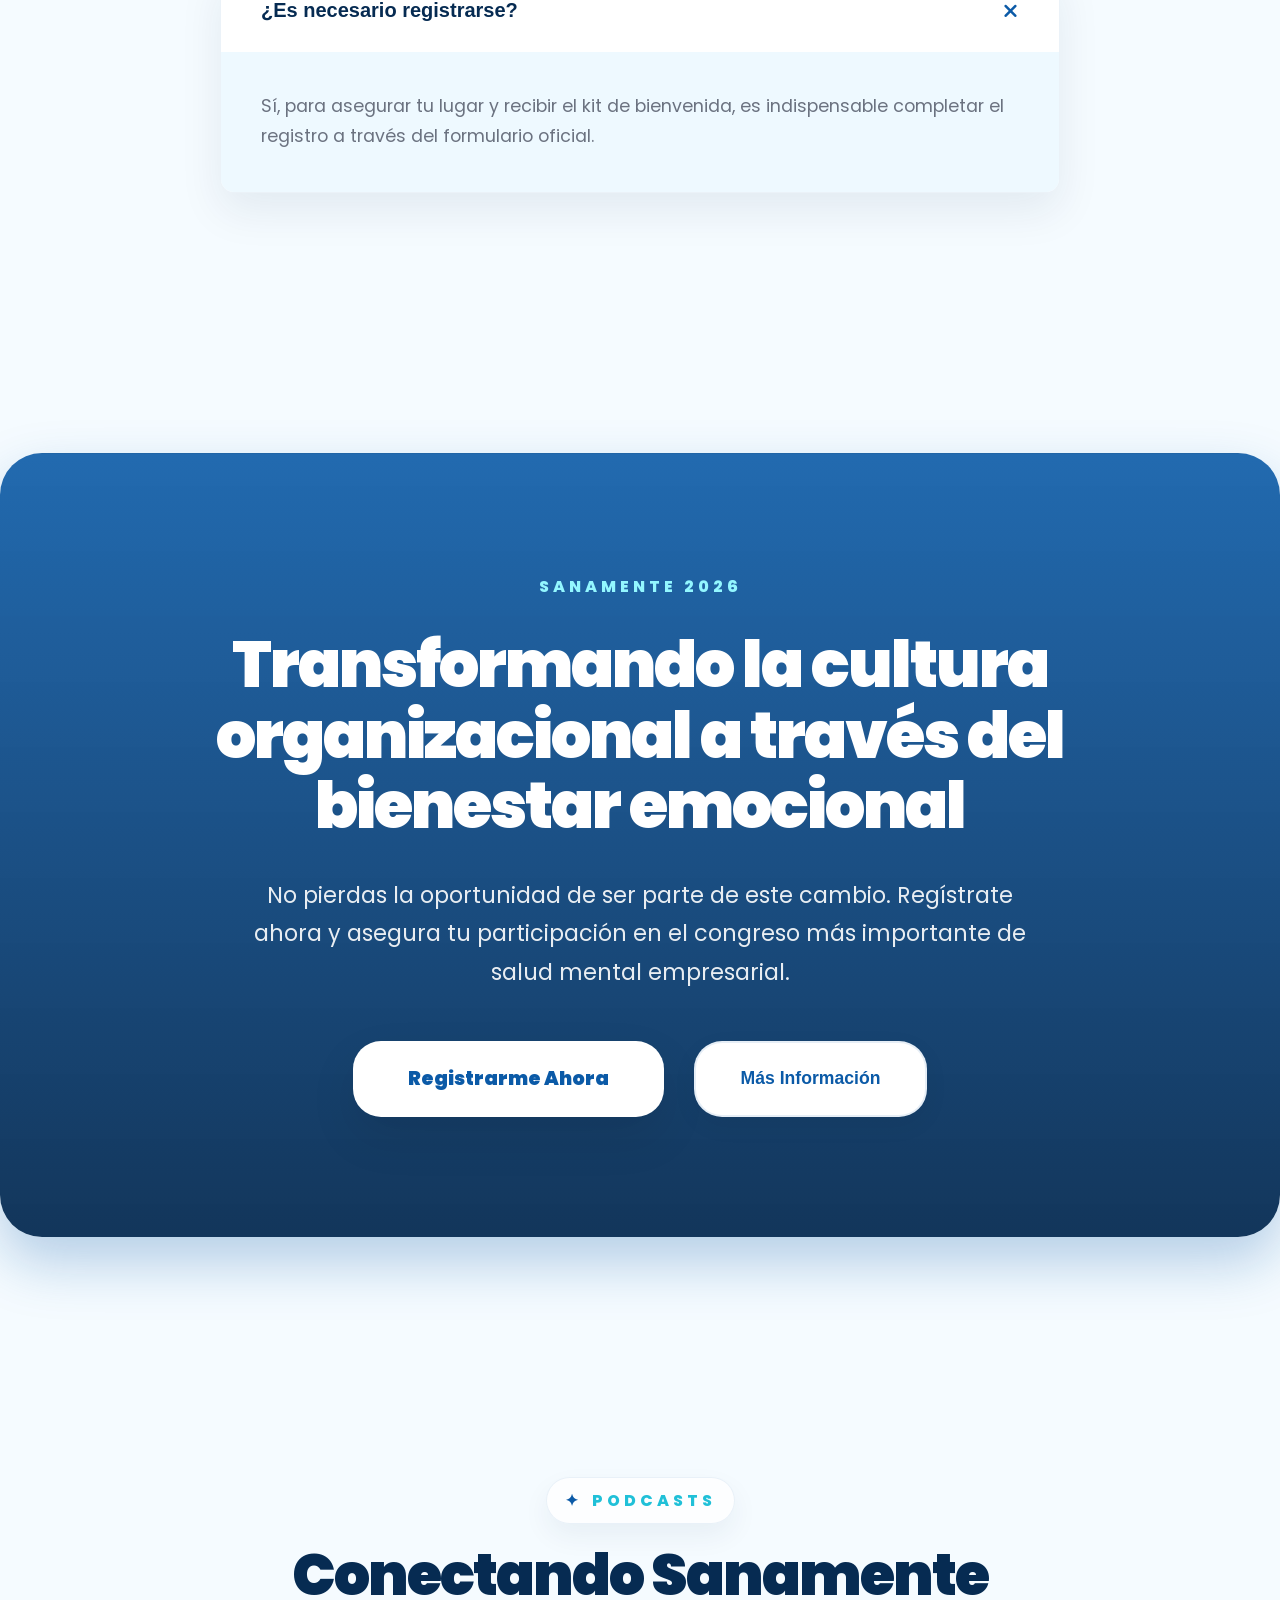
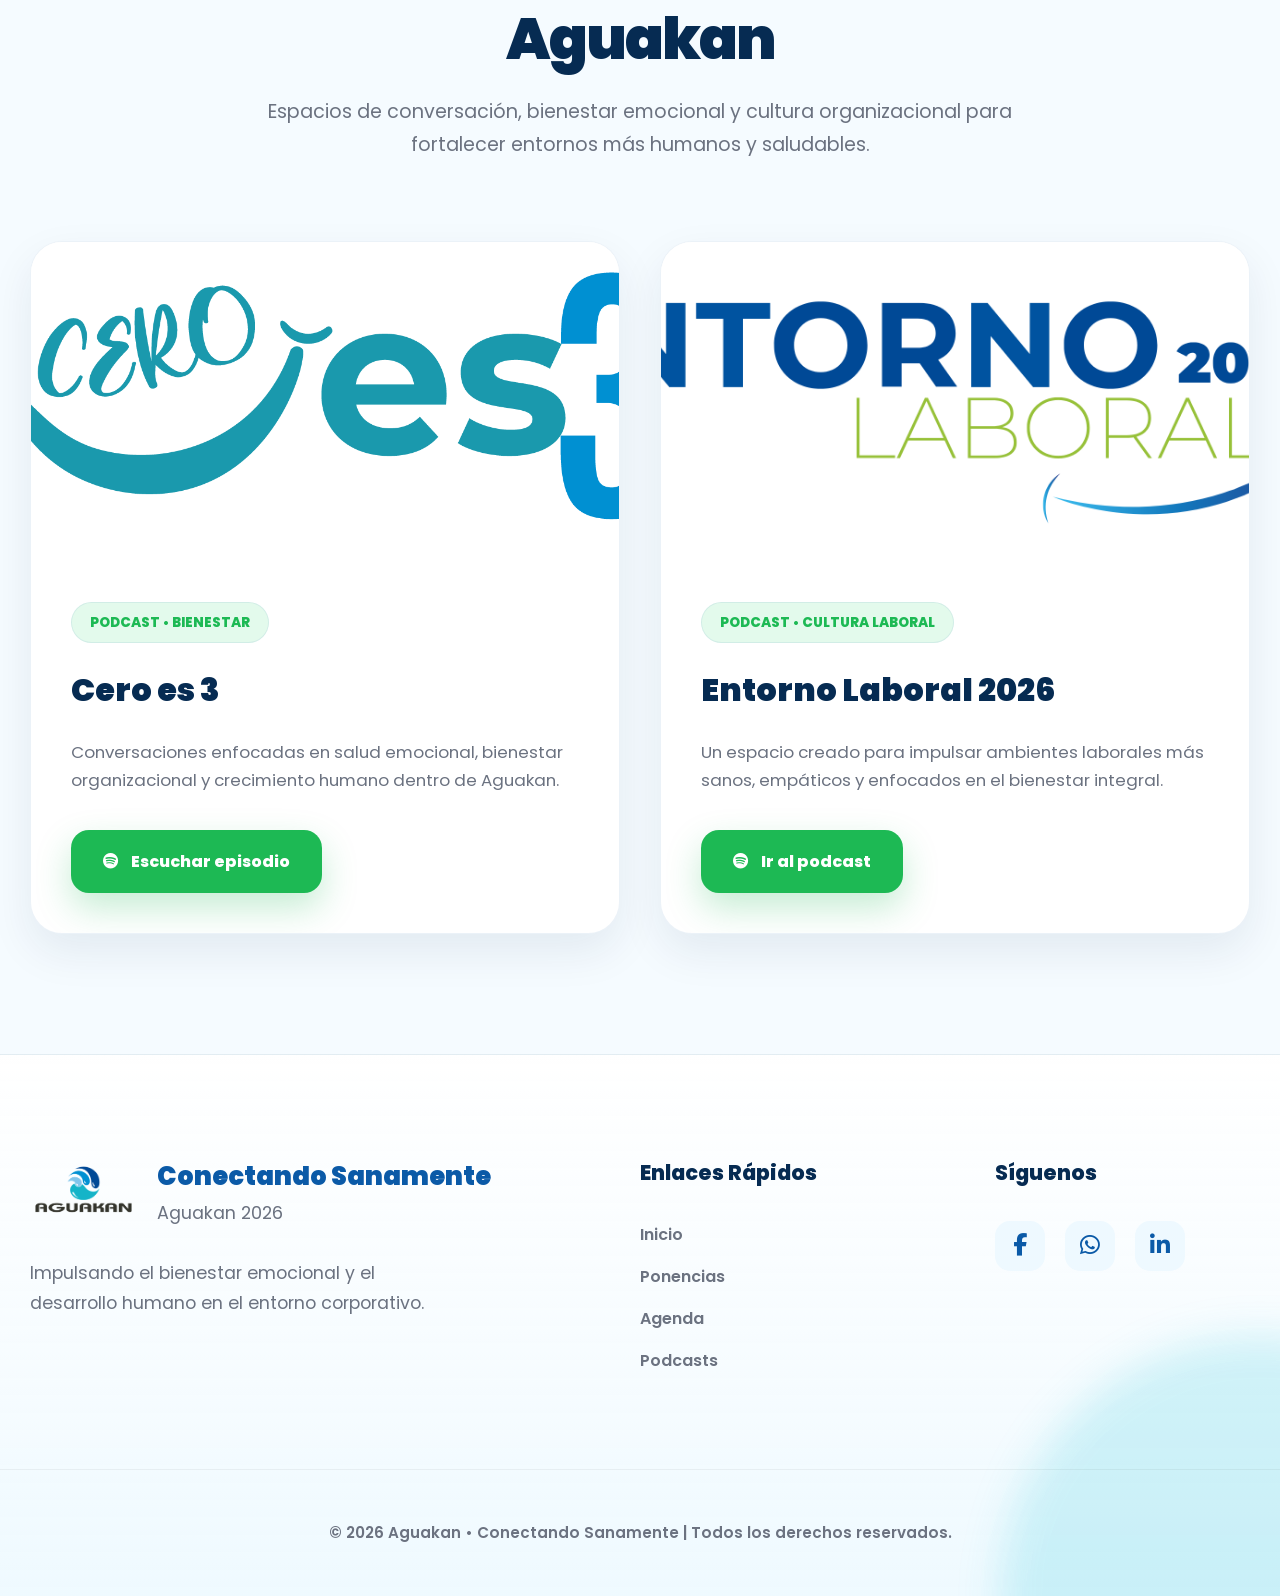
==== commit 26fafb7d: "Update index.html" ====
--- a/index.html
+++ b/index.html
@@ -1589,6 +1589,21 @@
 
     </div>
 
+    <div class="speaker-card reveal"
+        data-img="img/Psic. Erika Alinne Castillo Castro.png"
+        data-name="Psic. Erika Alinne Castillo Castro"
+        data-role="Psicóloga"
+        data-desc="Reconoce el impacto positivo de las mascotas en el bienestar emocional, fortaleciendo la empatía, la compañía y el equilibrio emocional a través de la convivencia y el vínculo afectivo.">
+
+        <img src="img/Psic. Erika Alinne Castillo Castro.png" alt="Speaker">
+
+        <div class="speaker-info">
+            <h3>Erika Alinne Castillo Castro</h3>
+            <span>Psicóloga</span>
+        </div>
+
+    </div>
+
     </section>
 
     <!-- ========================================= -->
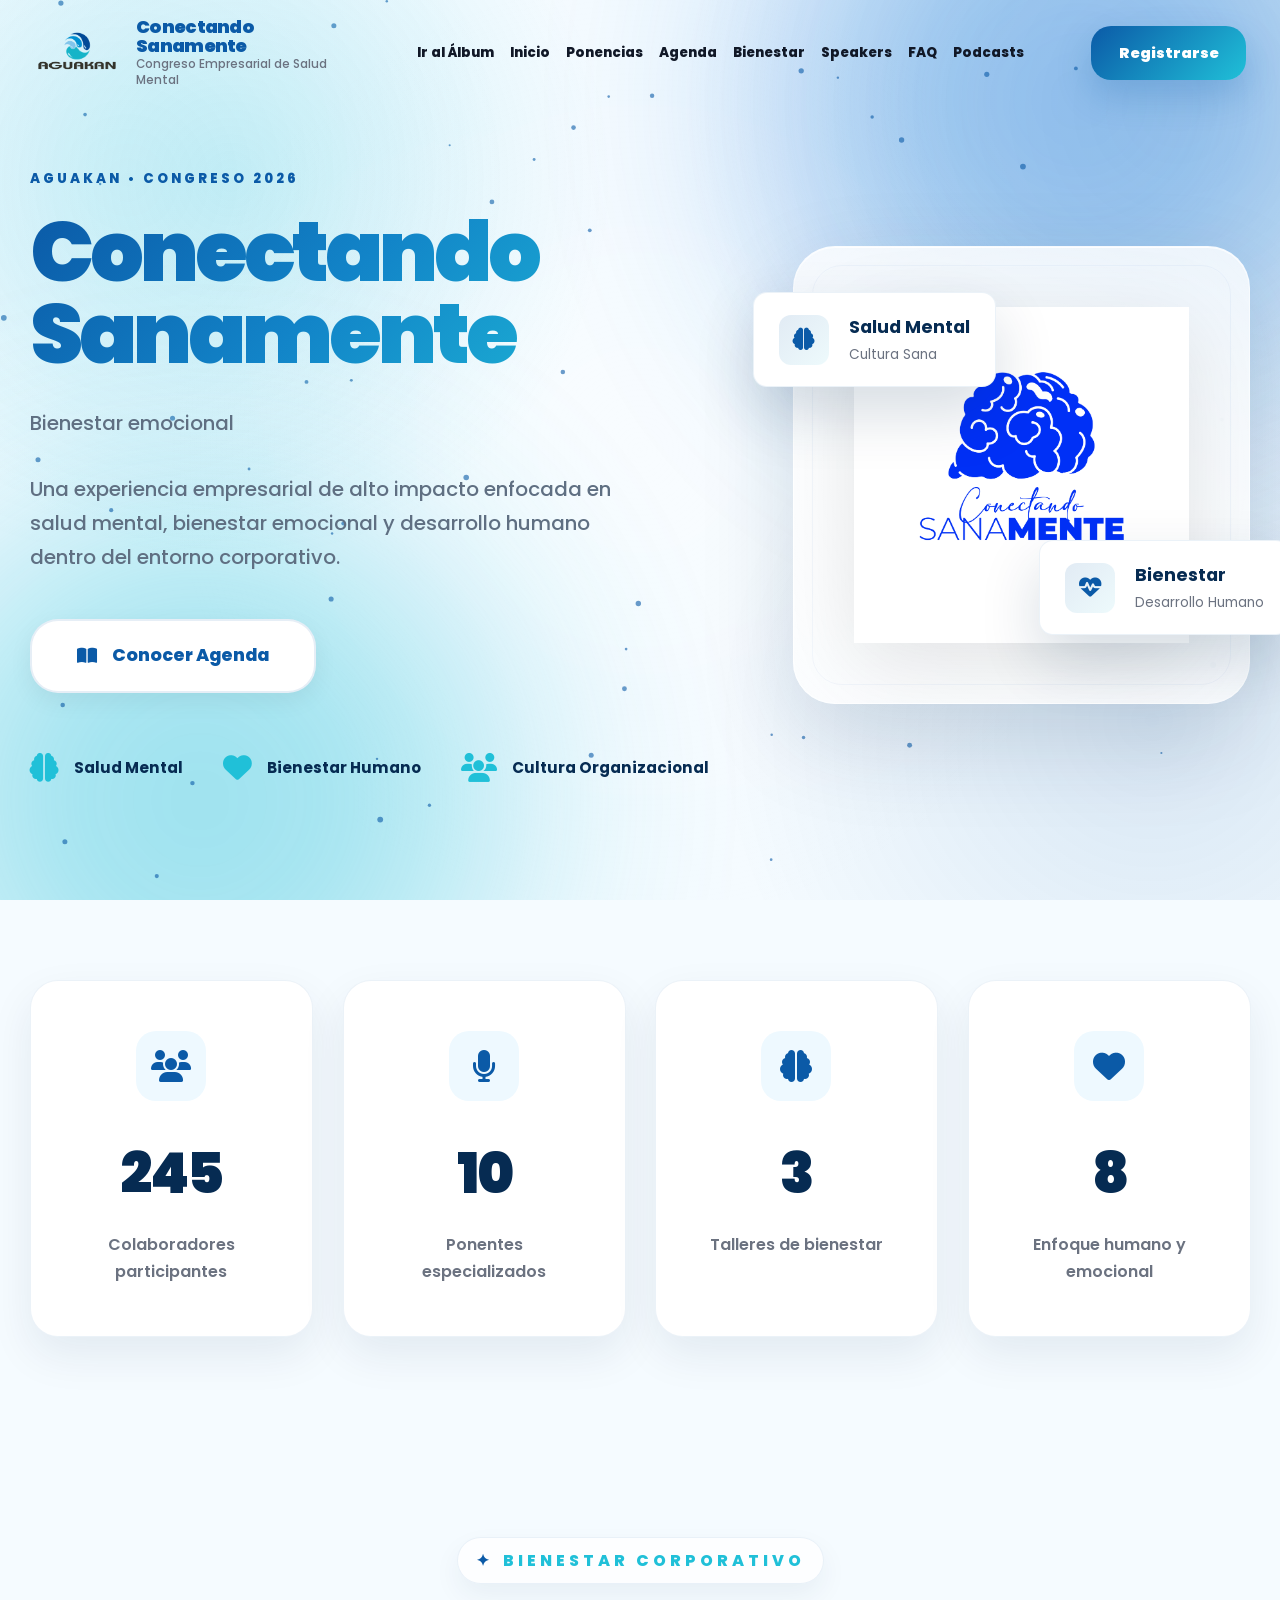
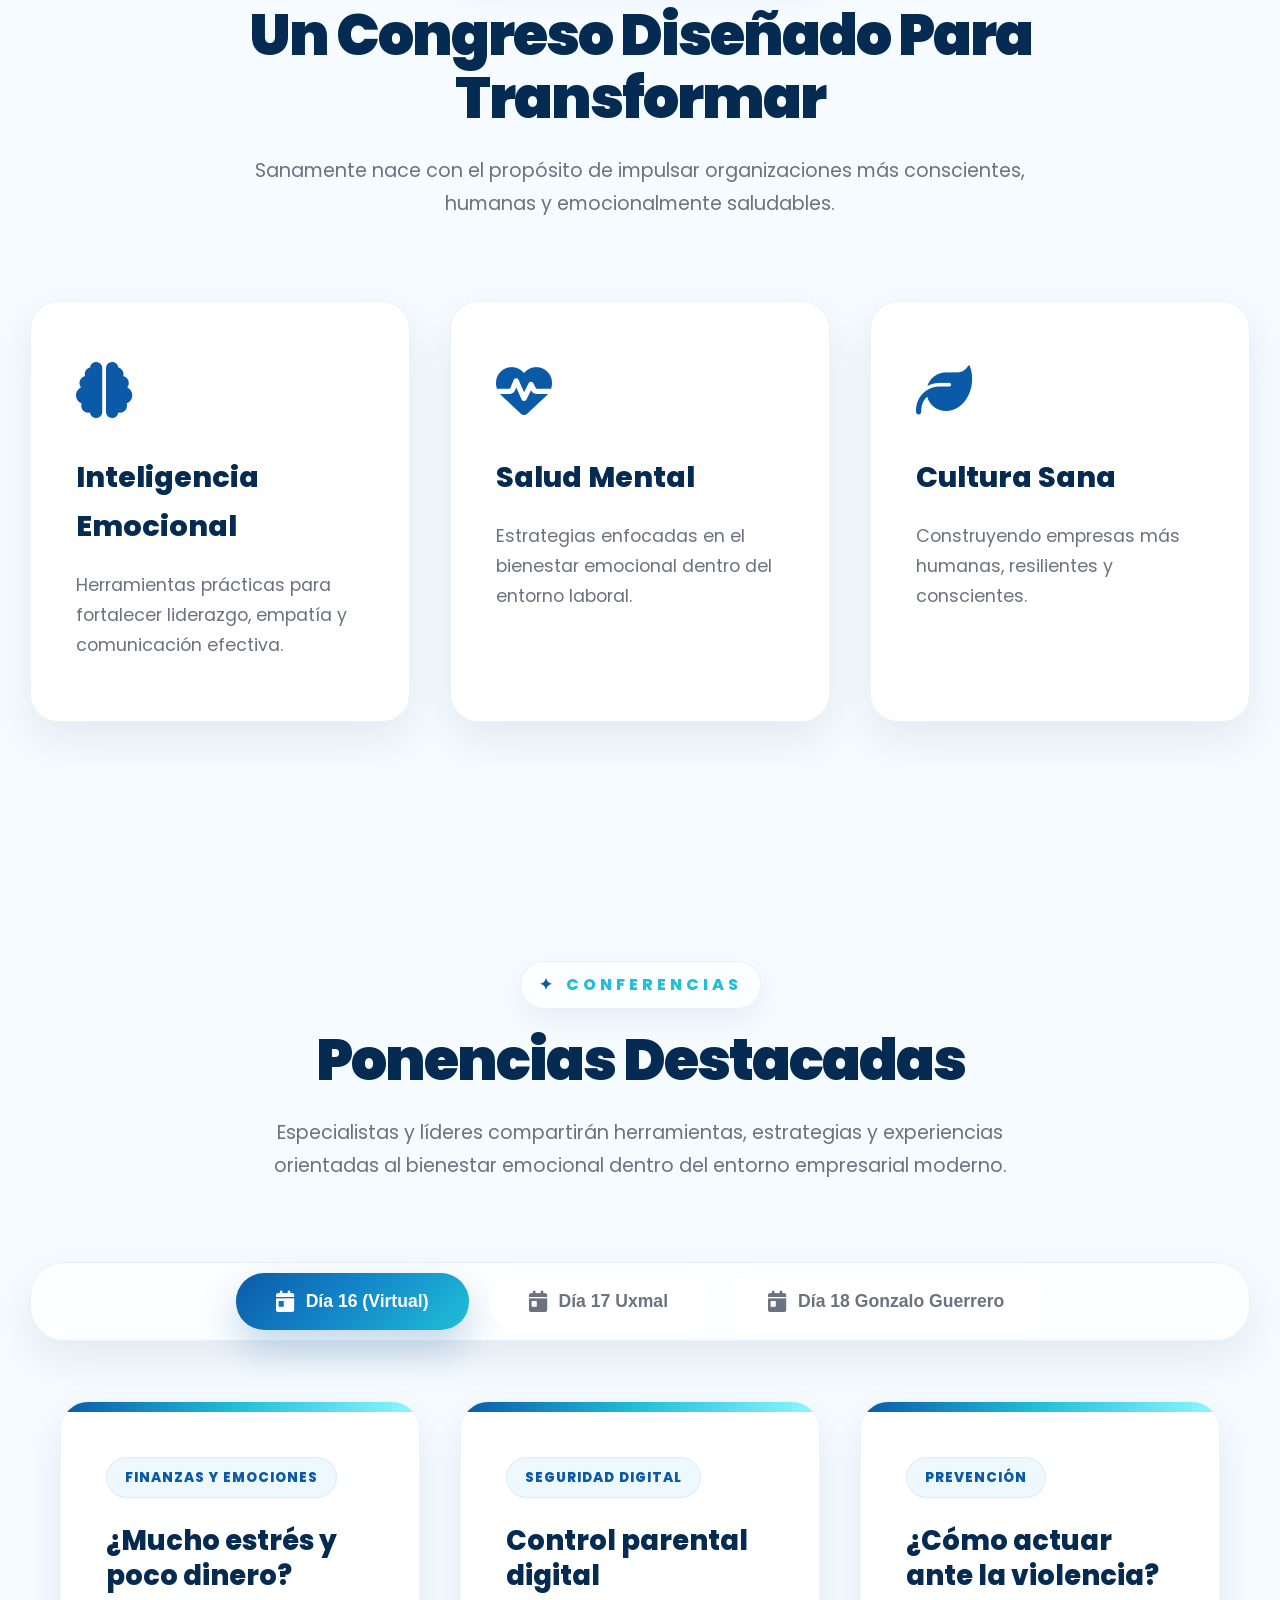
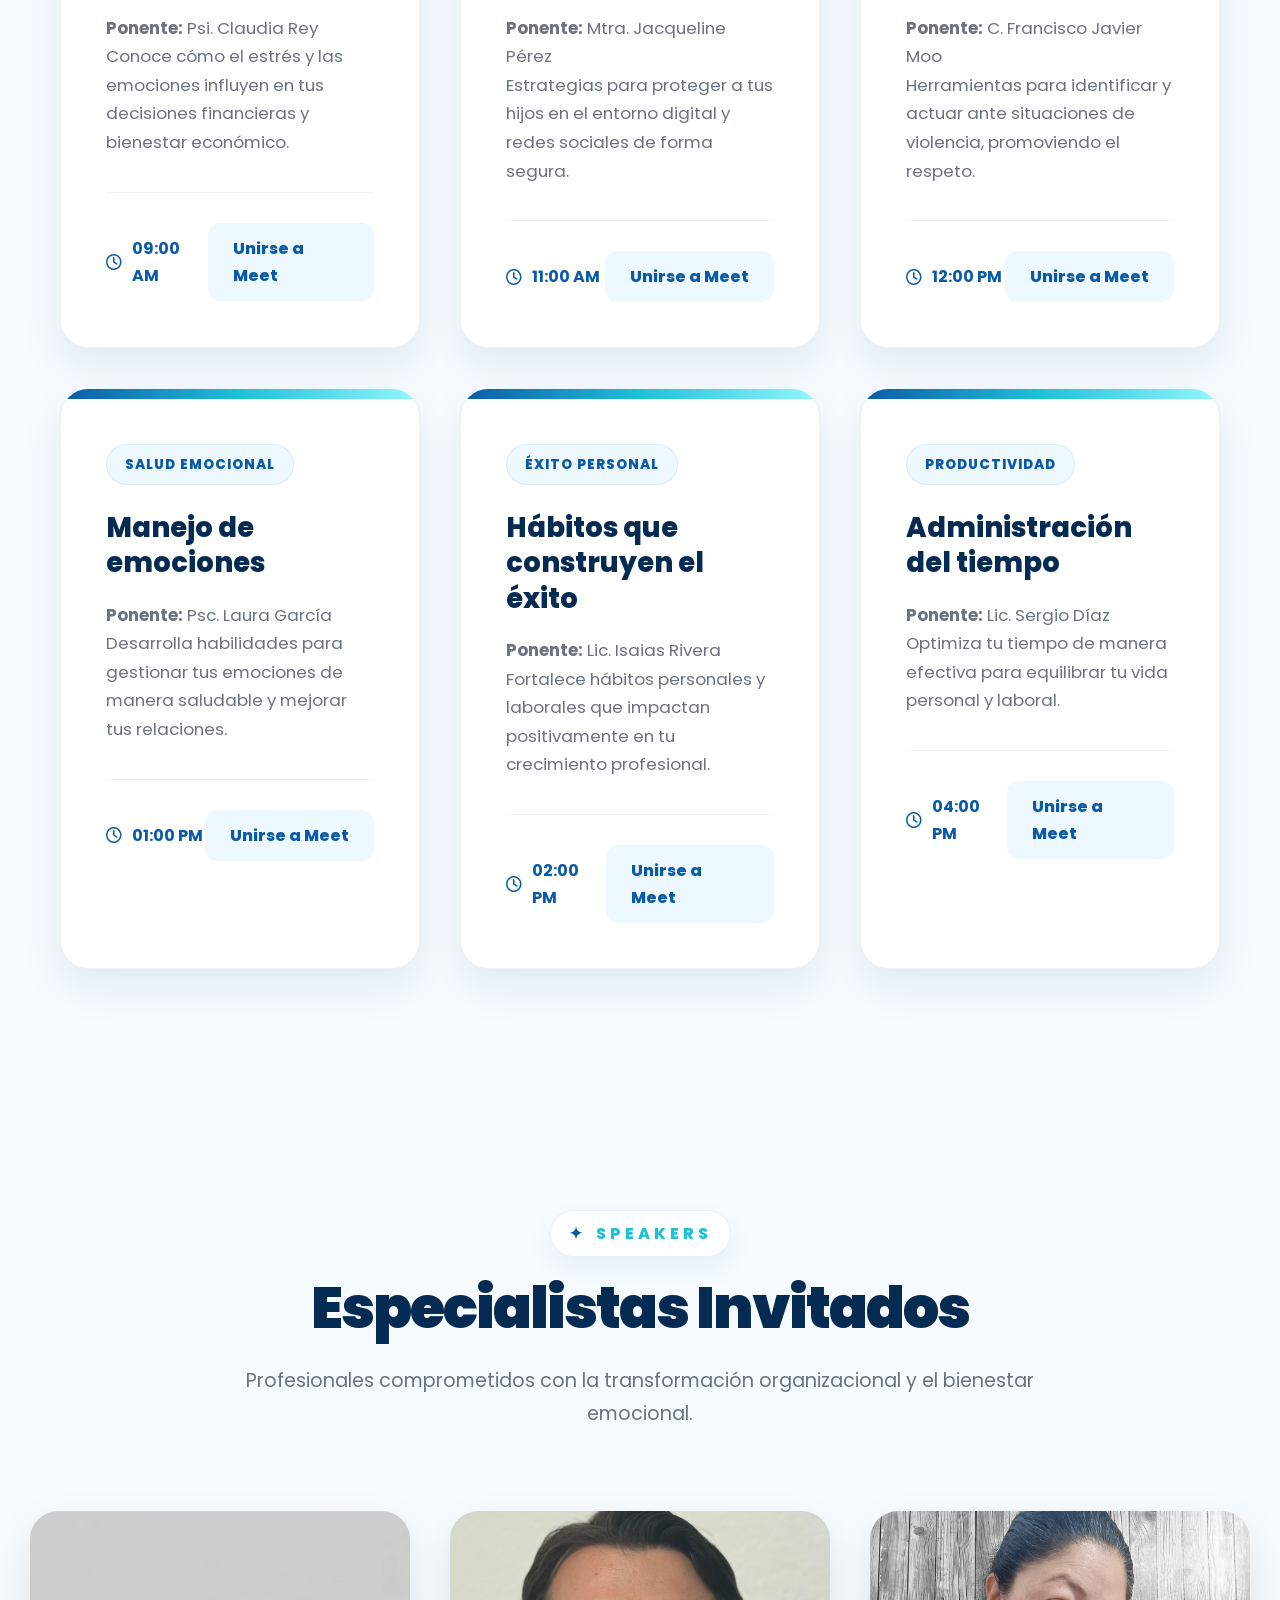
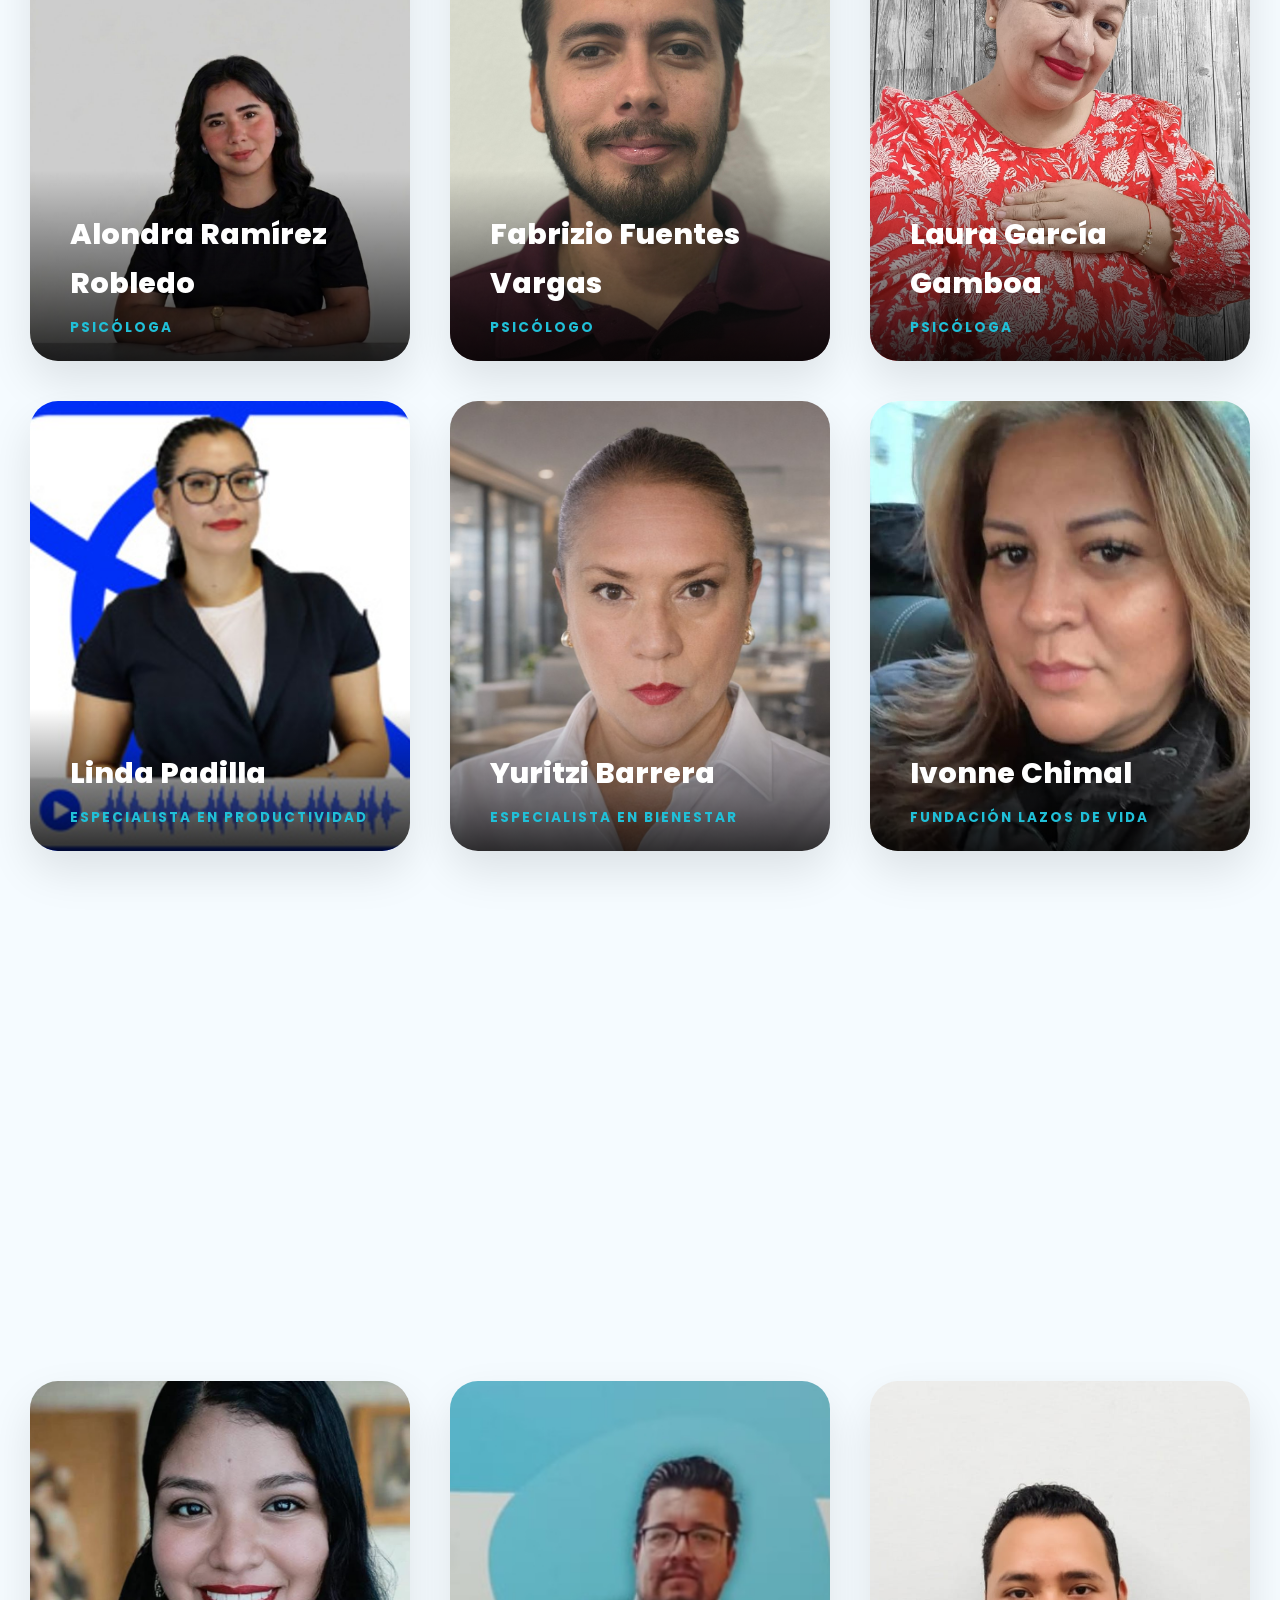
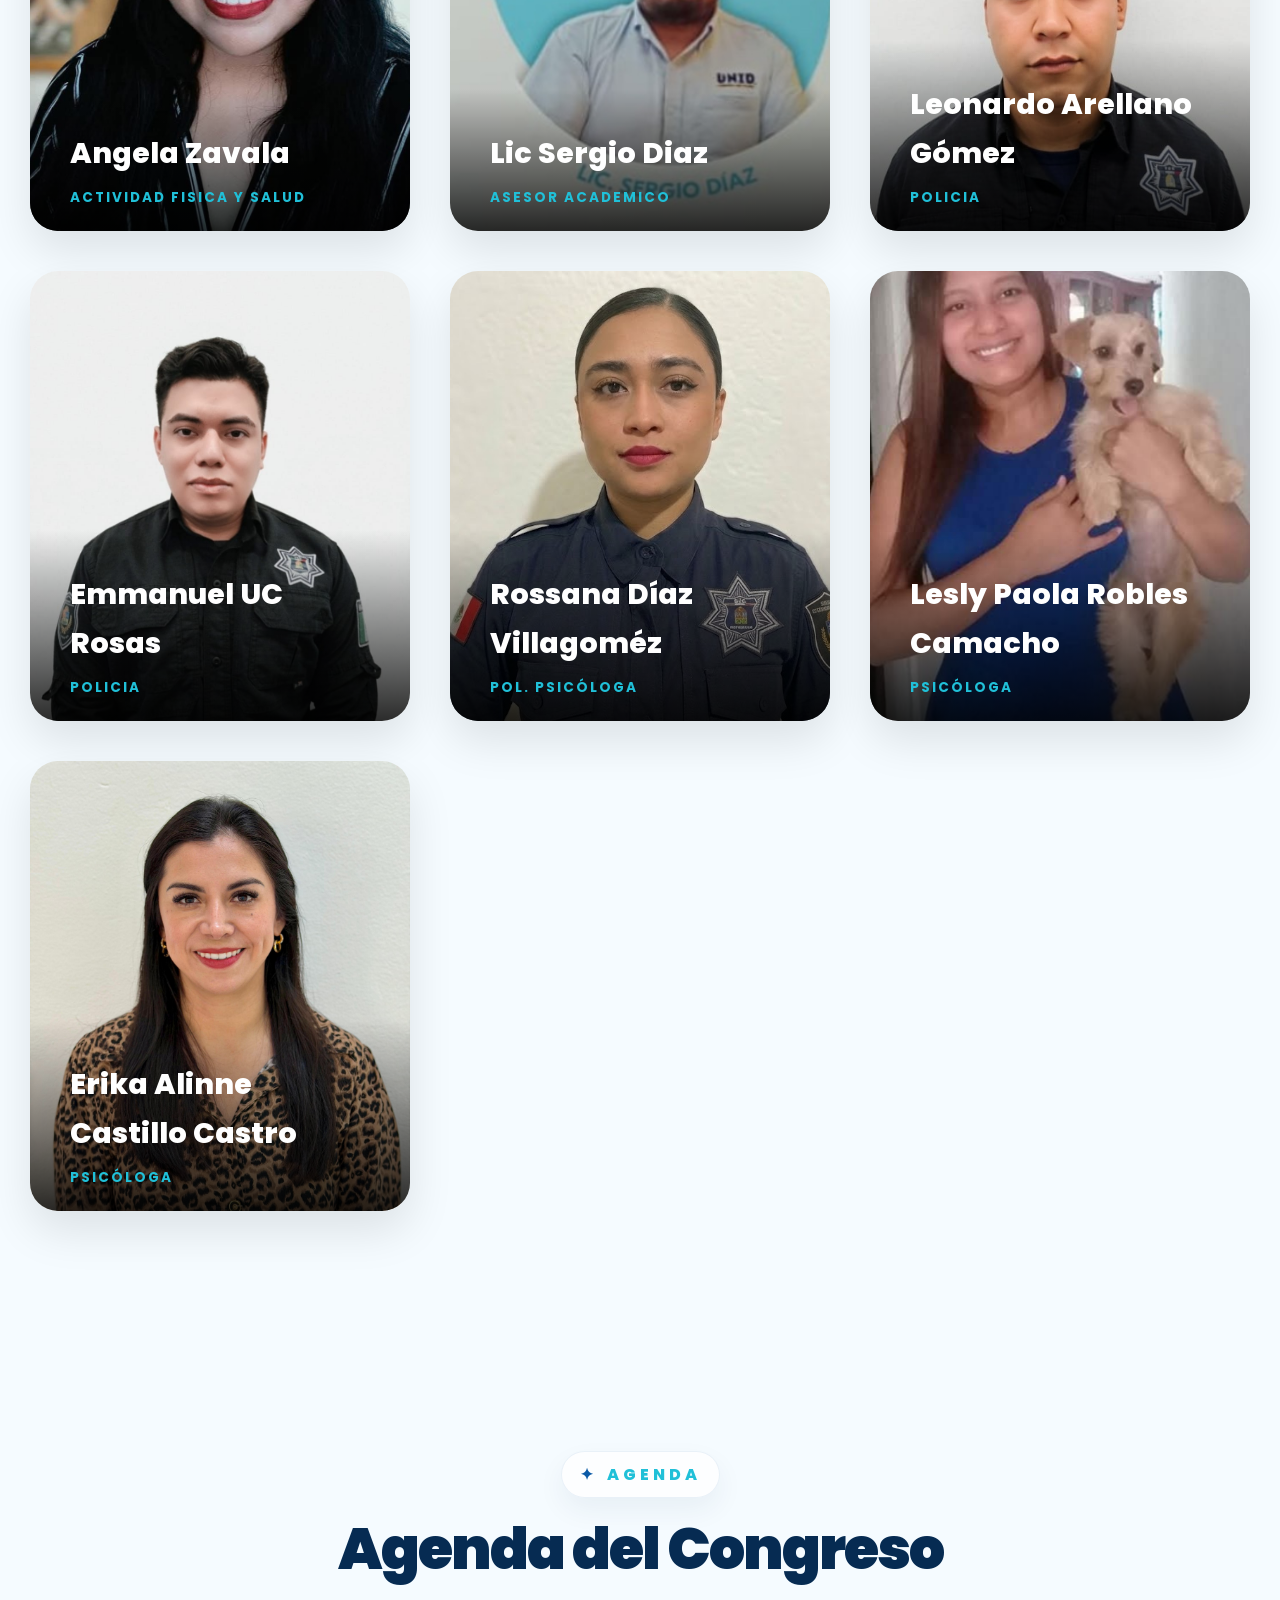
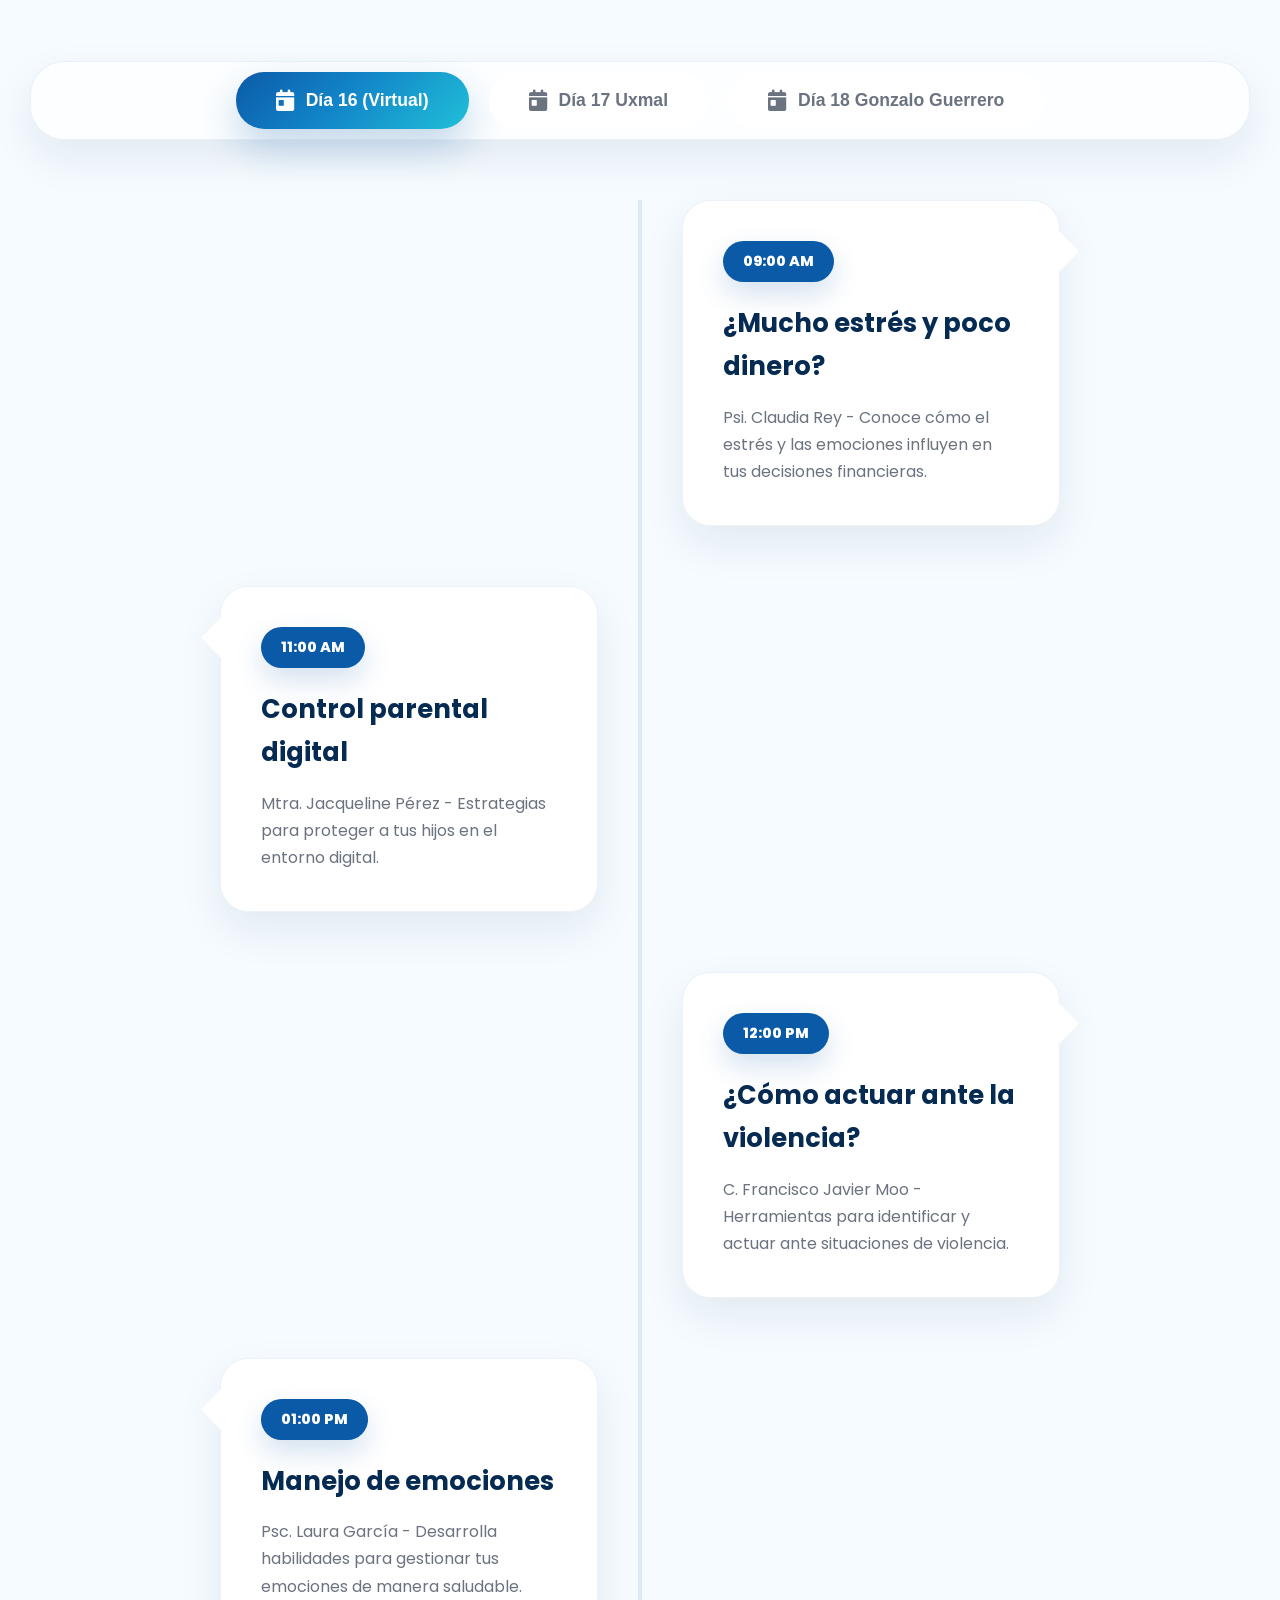
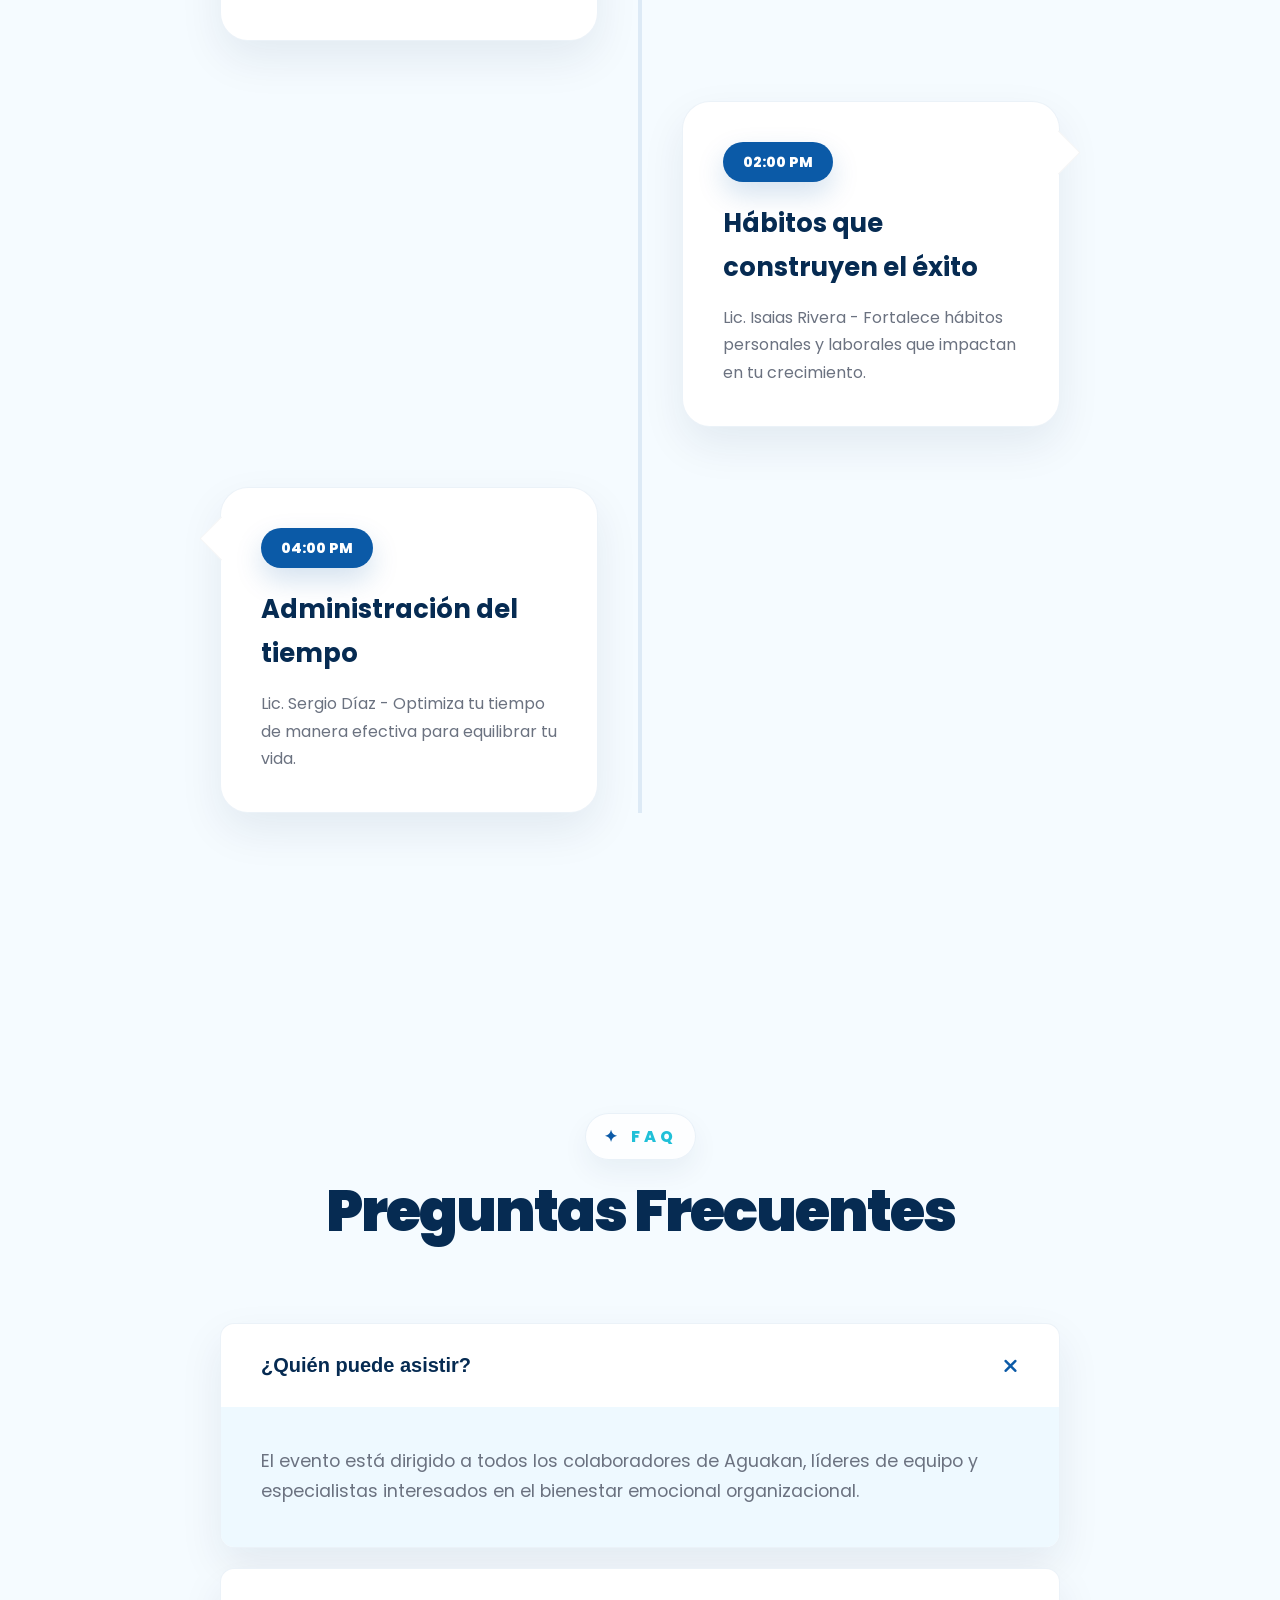
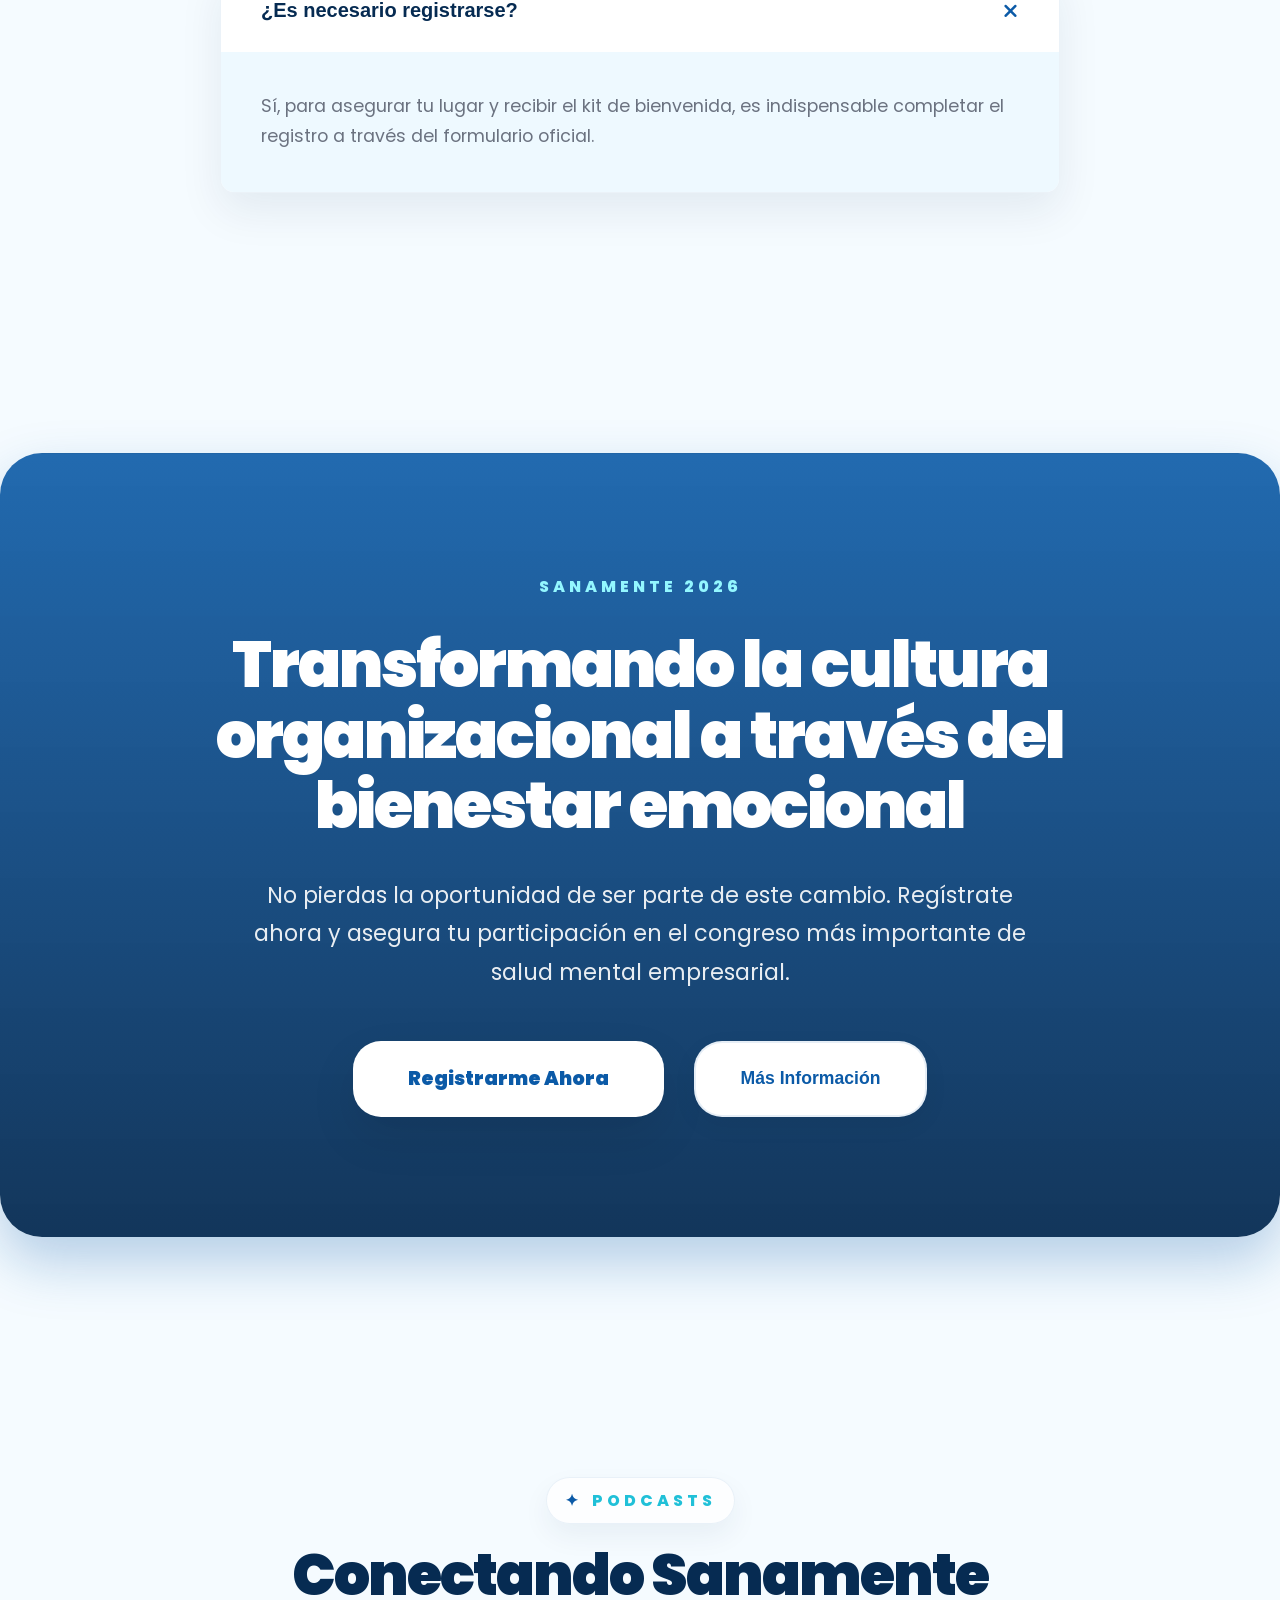
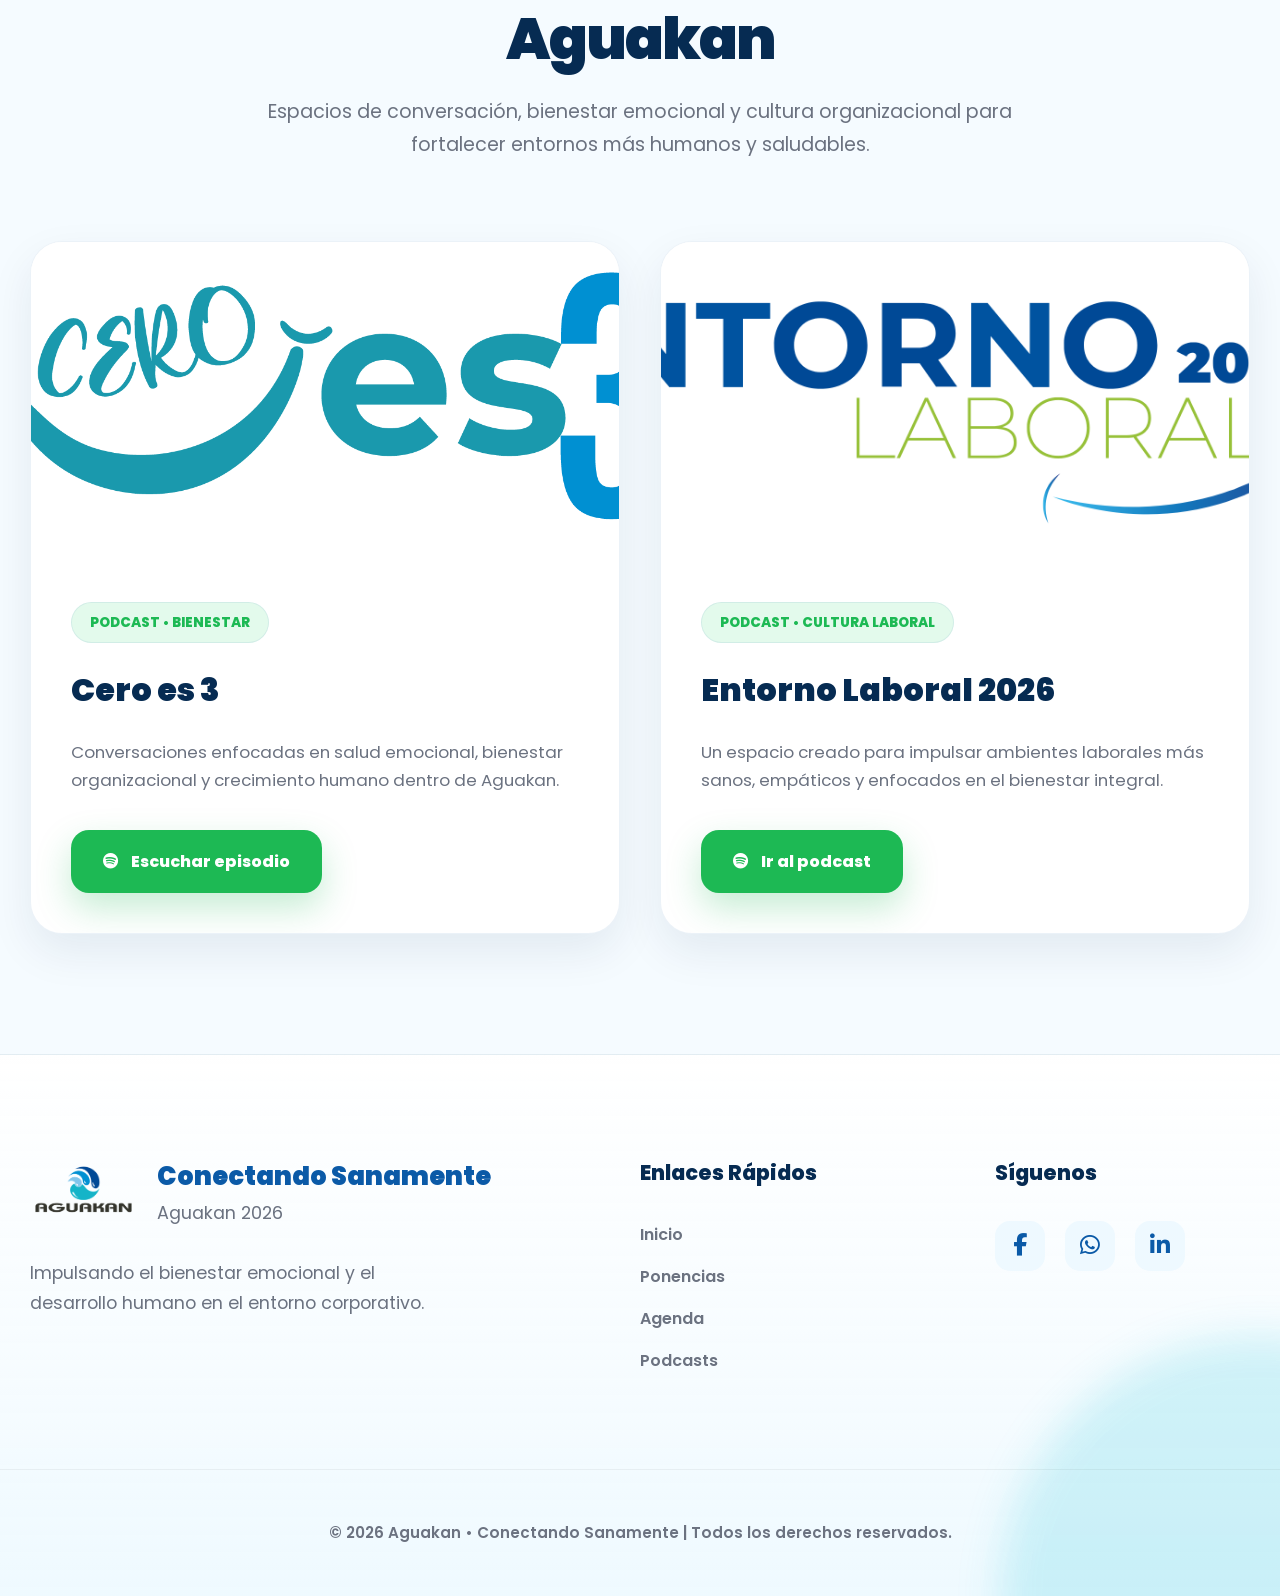
==== commit a8cd44c5: "Update index.html" ====
--- a/index.html
+++ b/index.html
@@ -1586,8 +1586,9 @@
             <h3>Lesly Paola Robles Camacho</h3>
             <span>Psicóloga</span>
         </div>
-
-    </div>
+   </div>     
+    
+    
 
     <div class="speaker-card reveal"
         data-img="img/Psic. Erika Alinne Castillo Castro.png"
@@ -1603,6 +1604,8 @@
         </div>
 
     </div>
+        
+        
 
     </section>
 
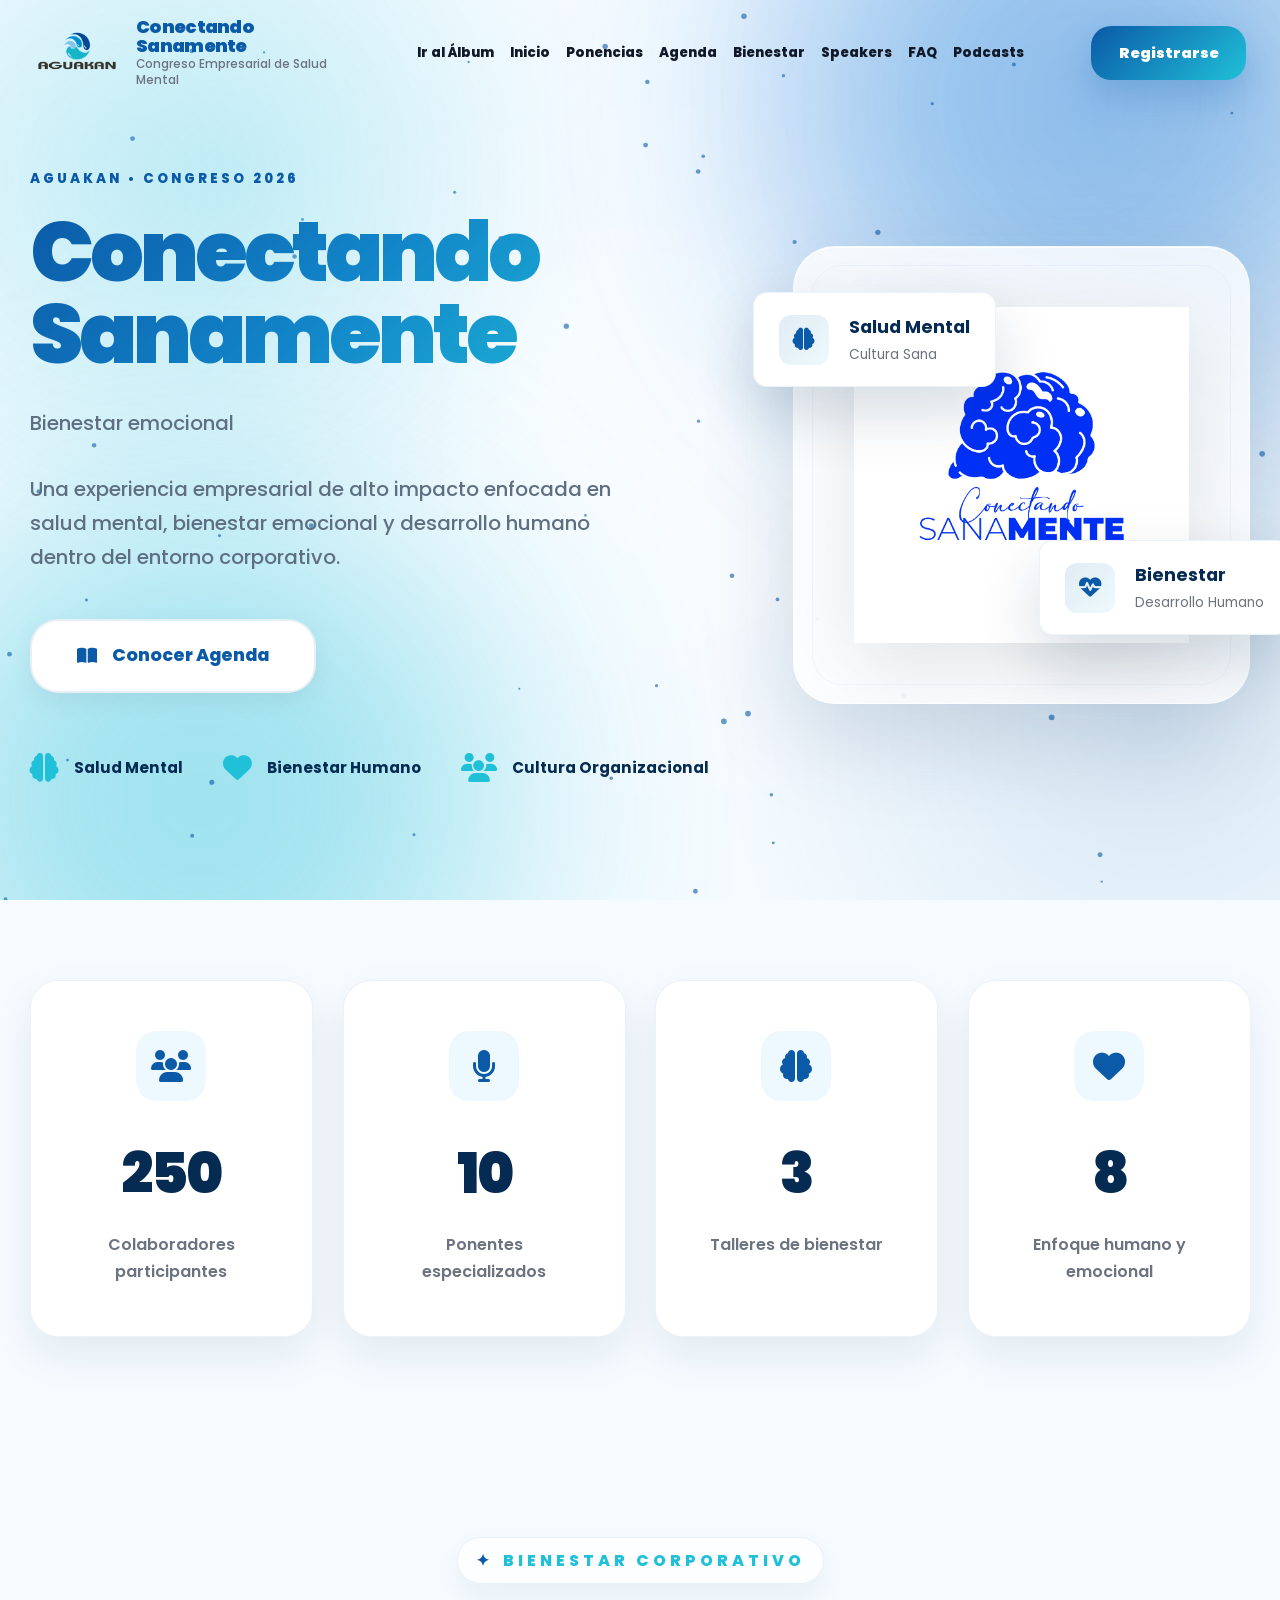
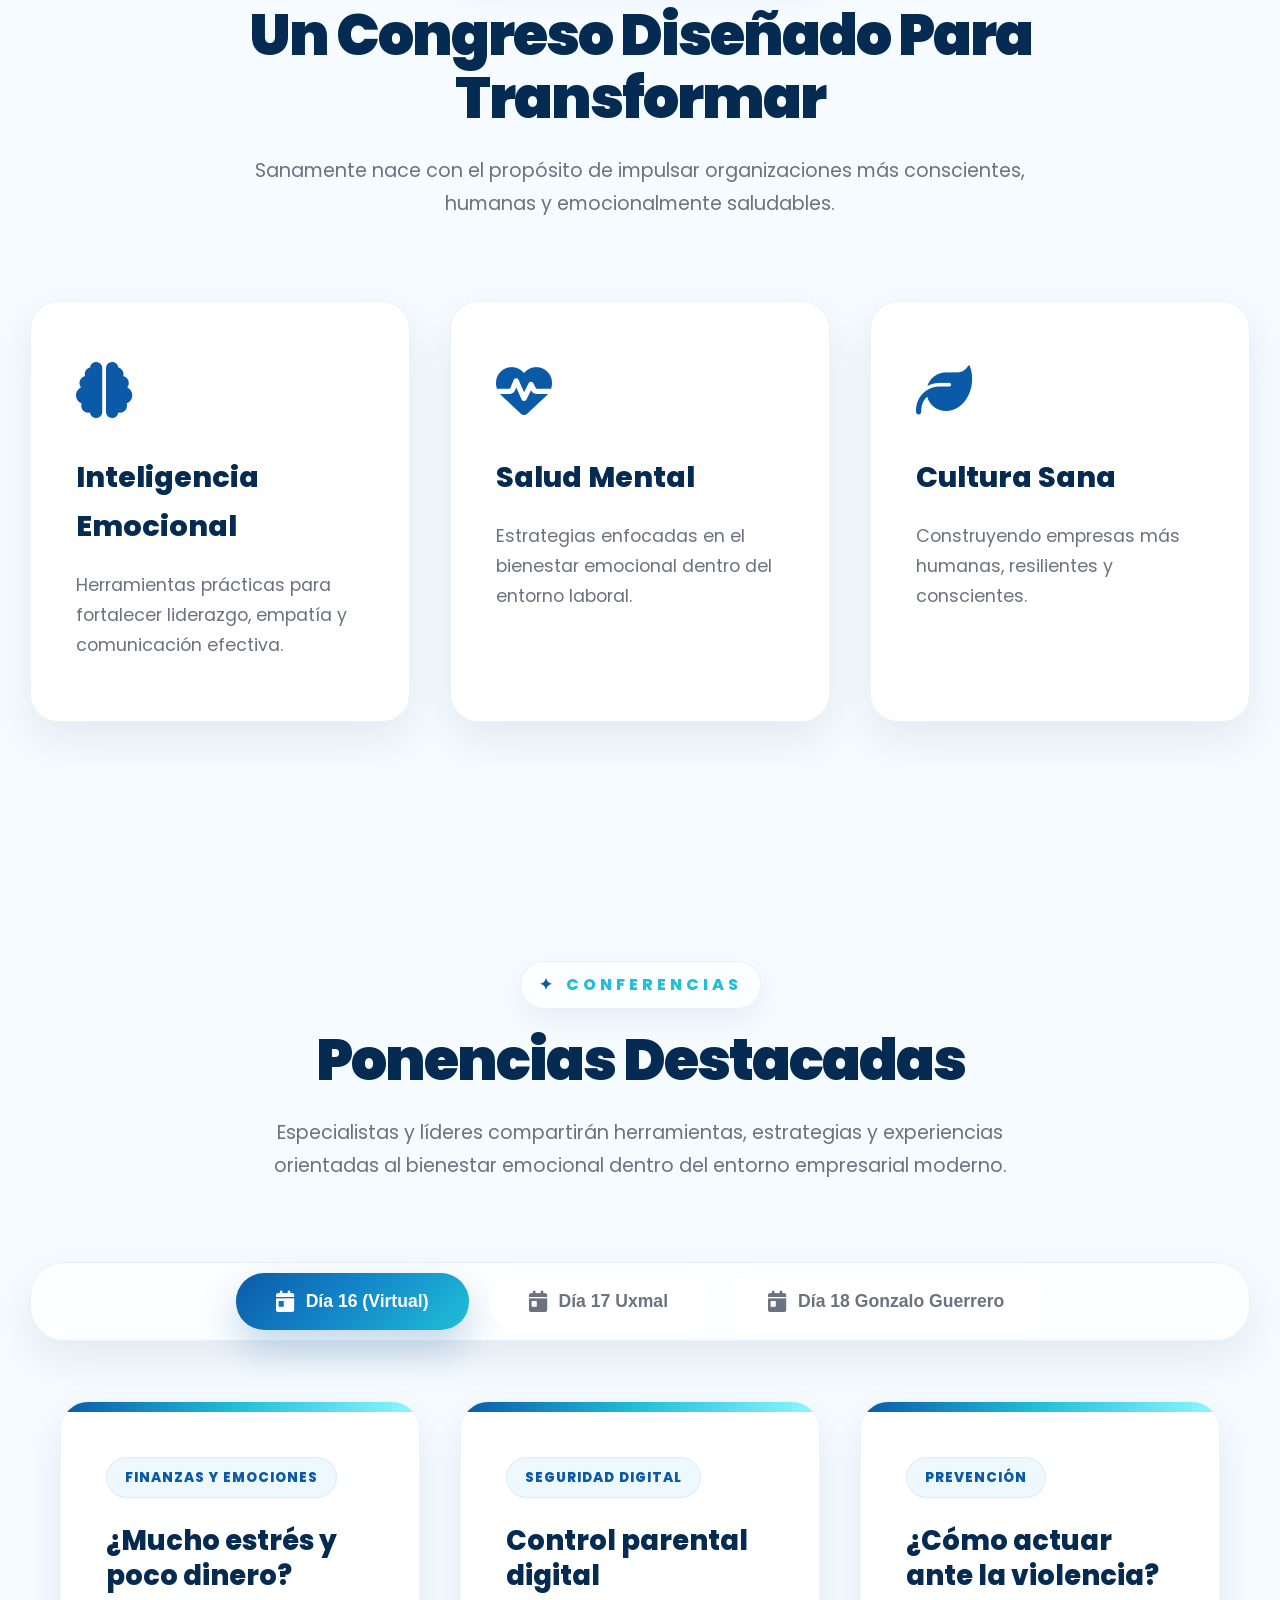
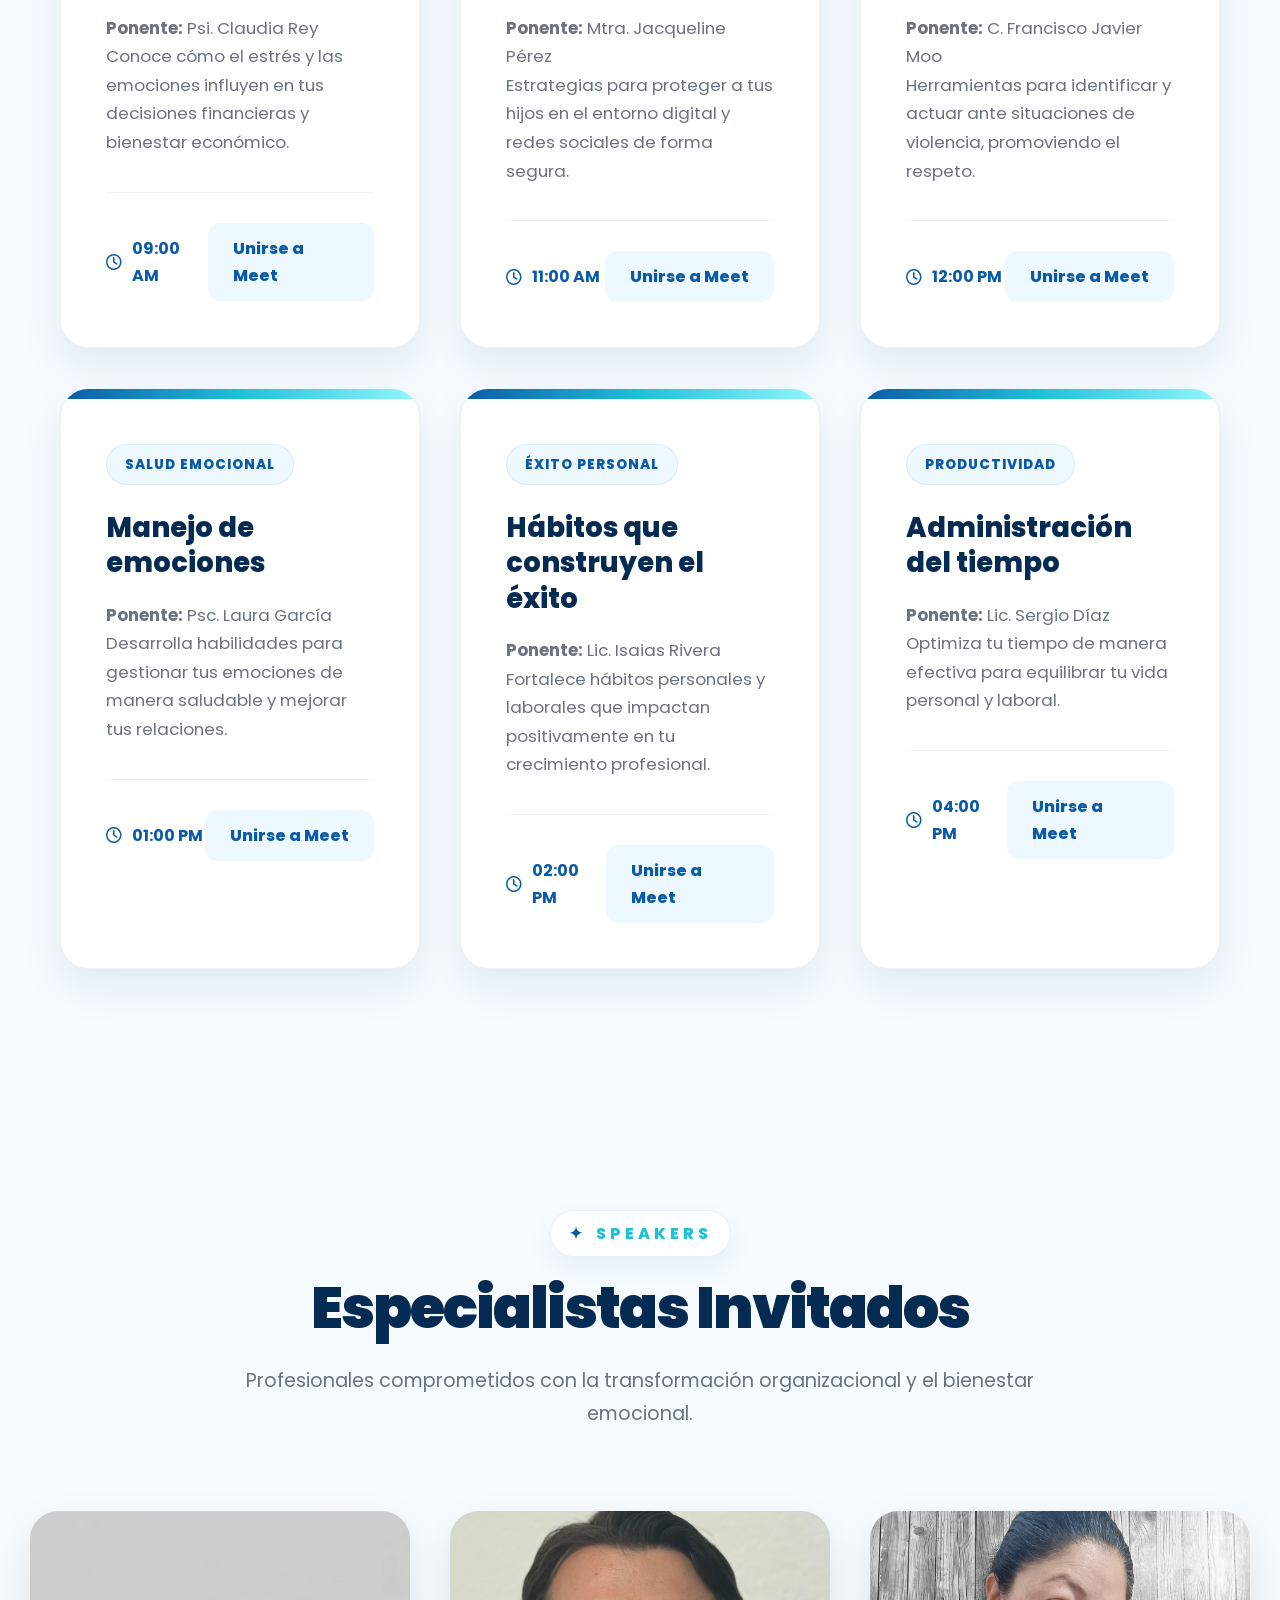
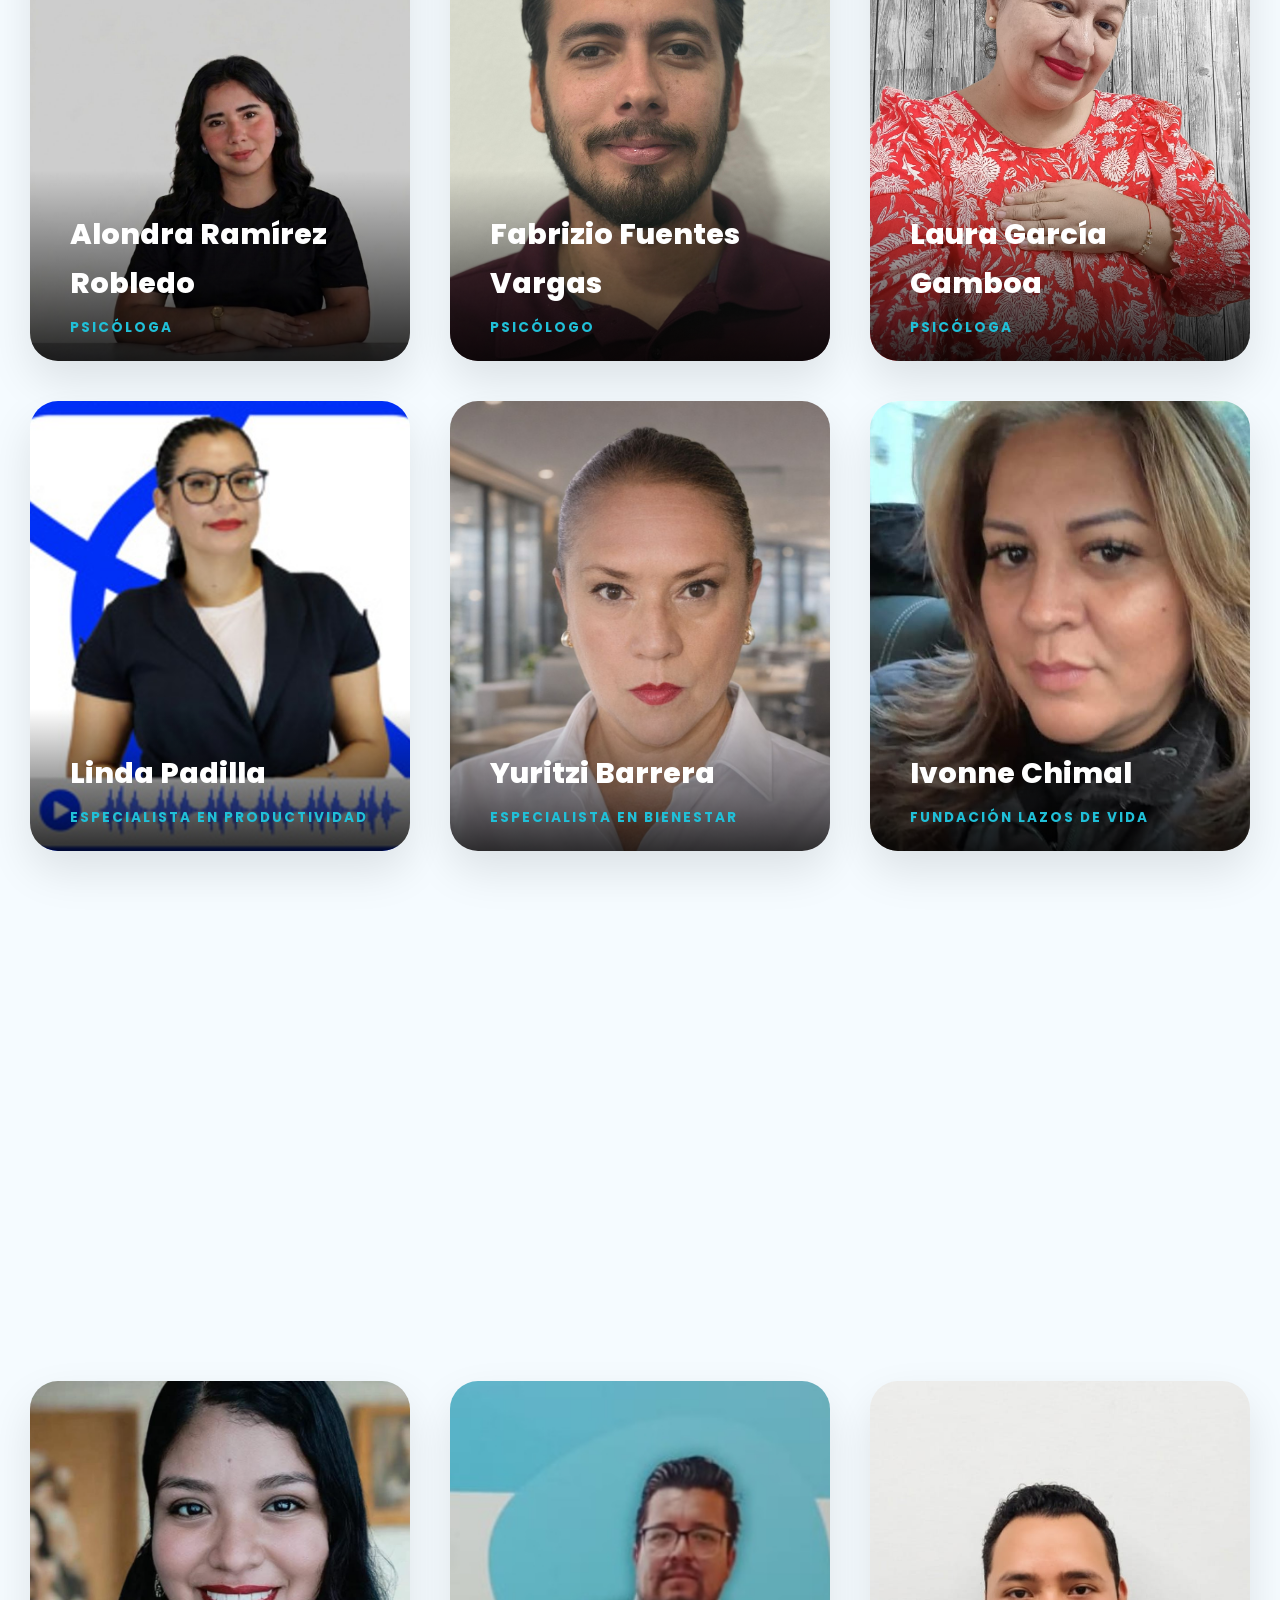
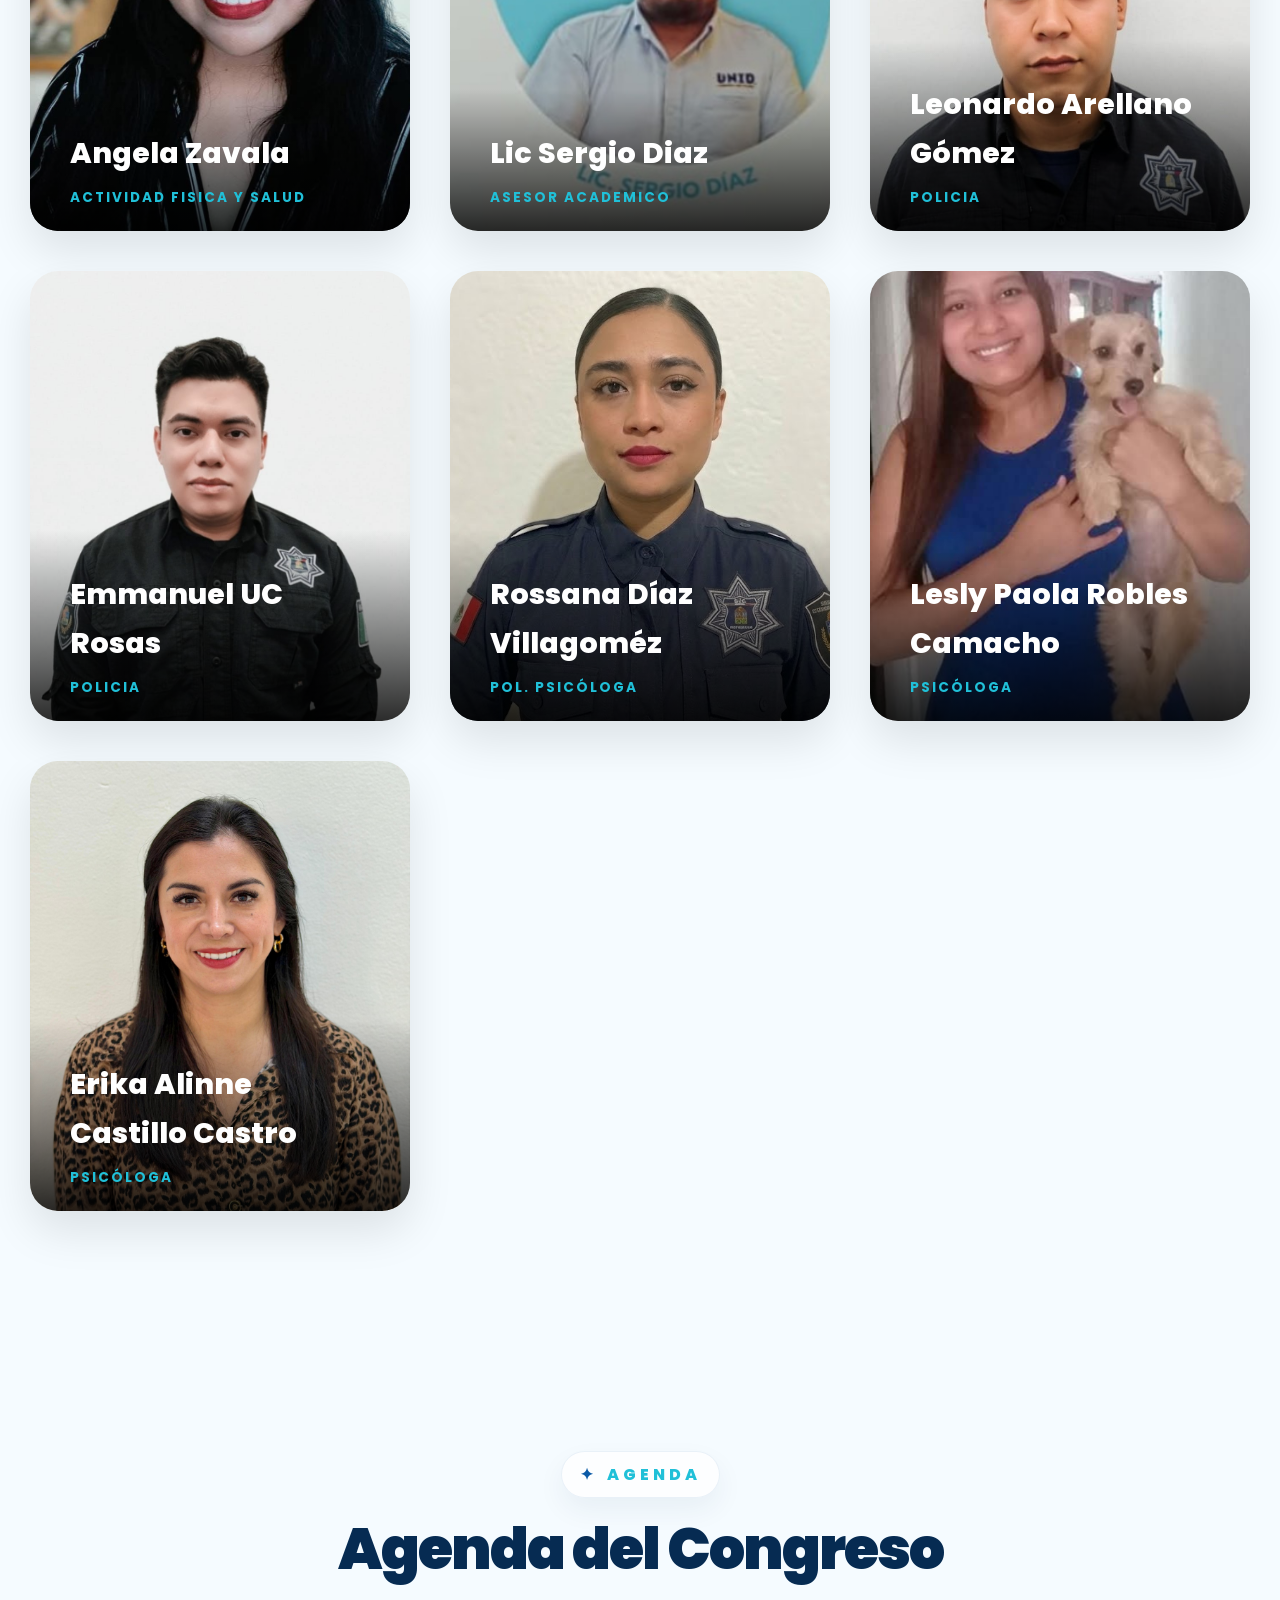
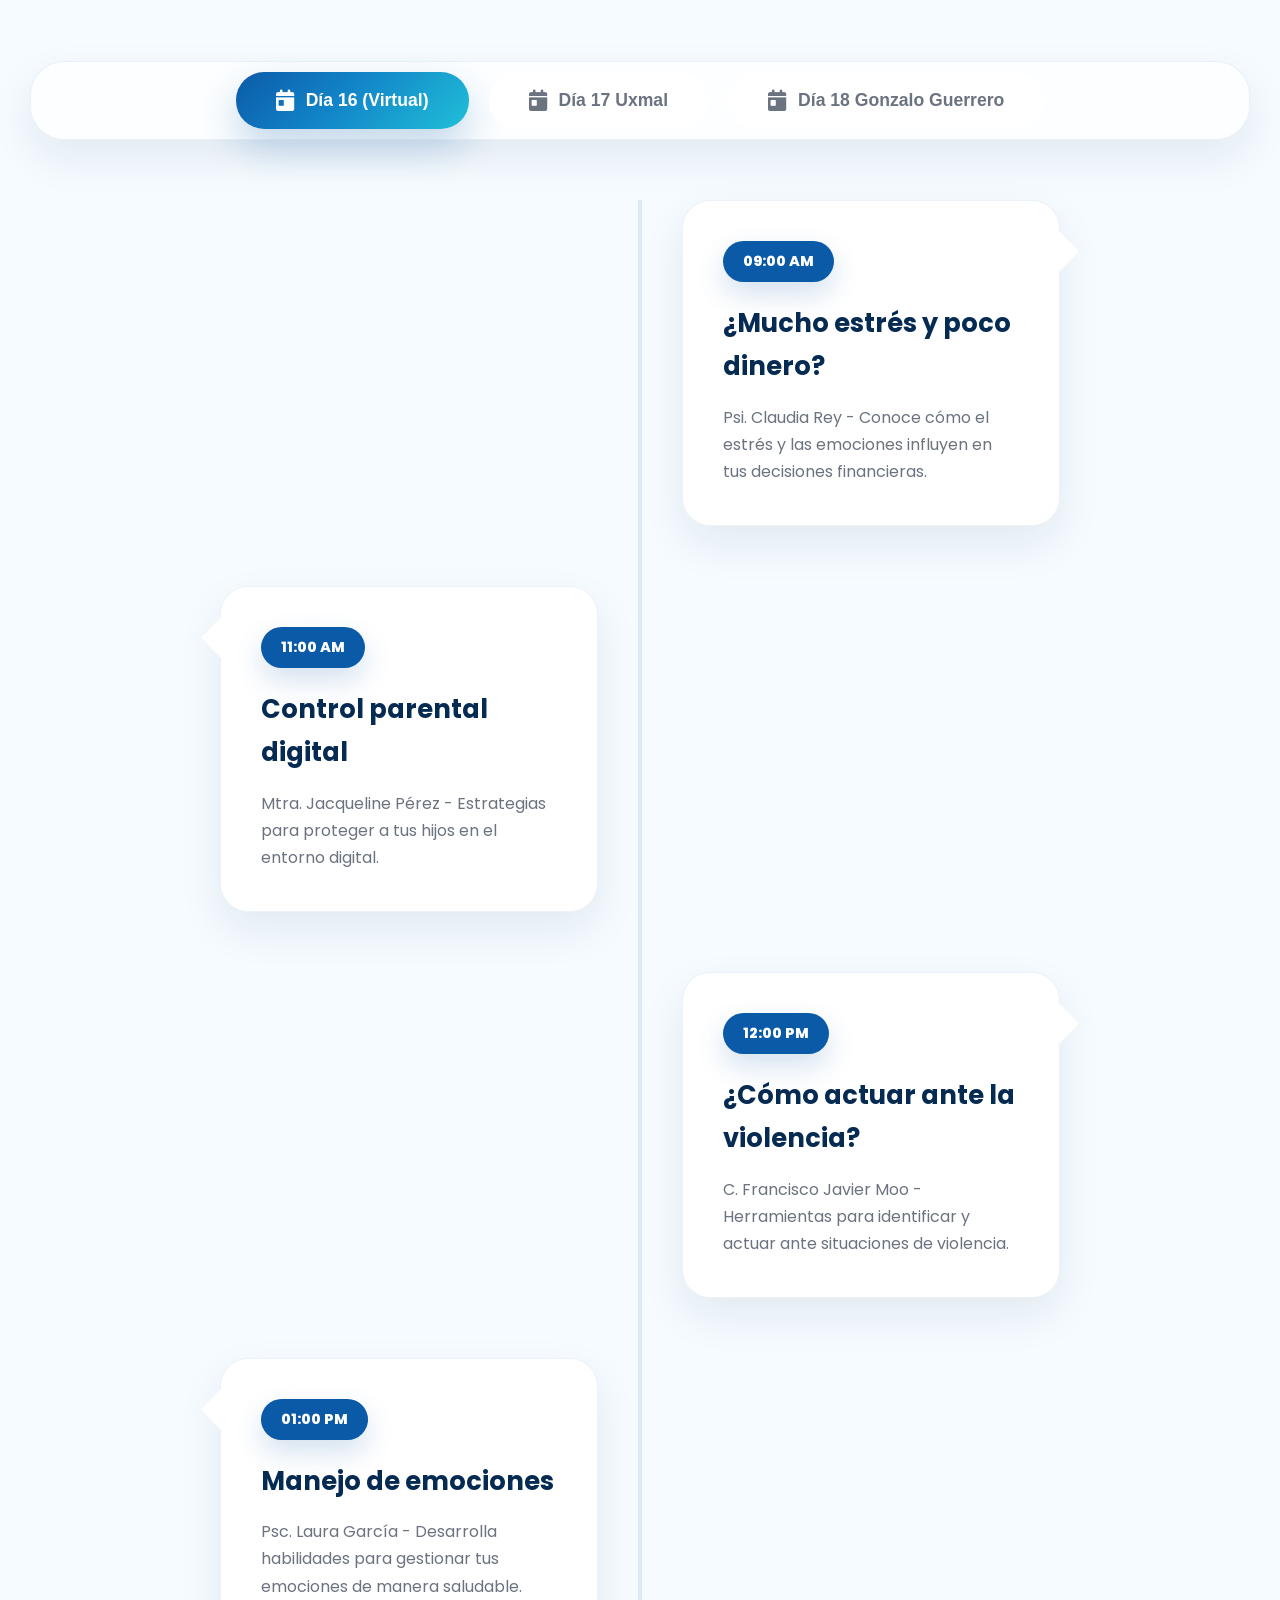
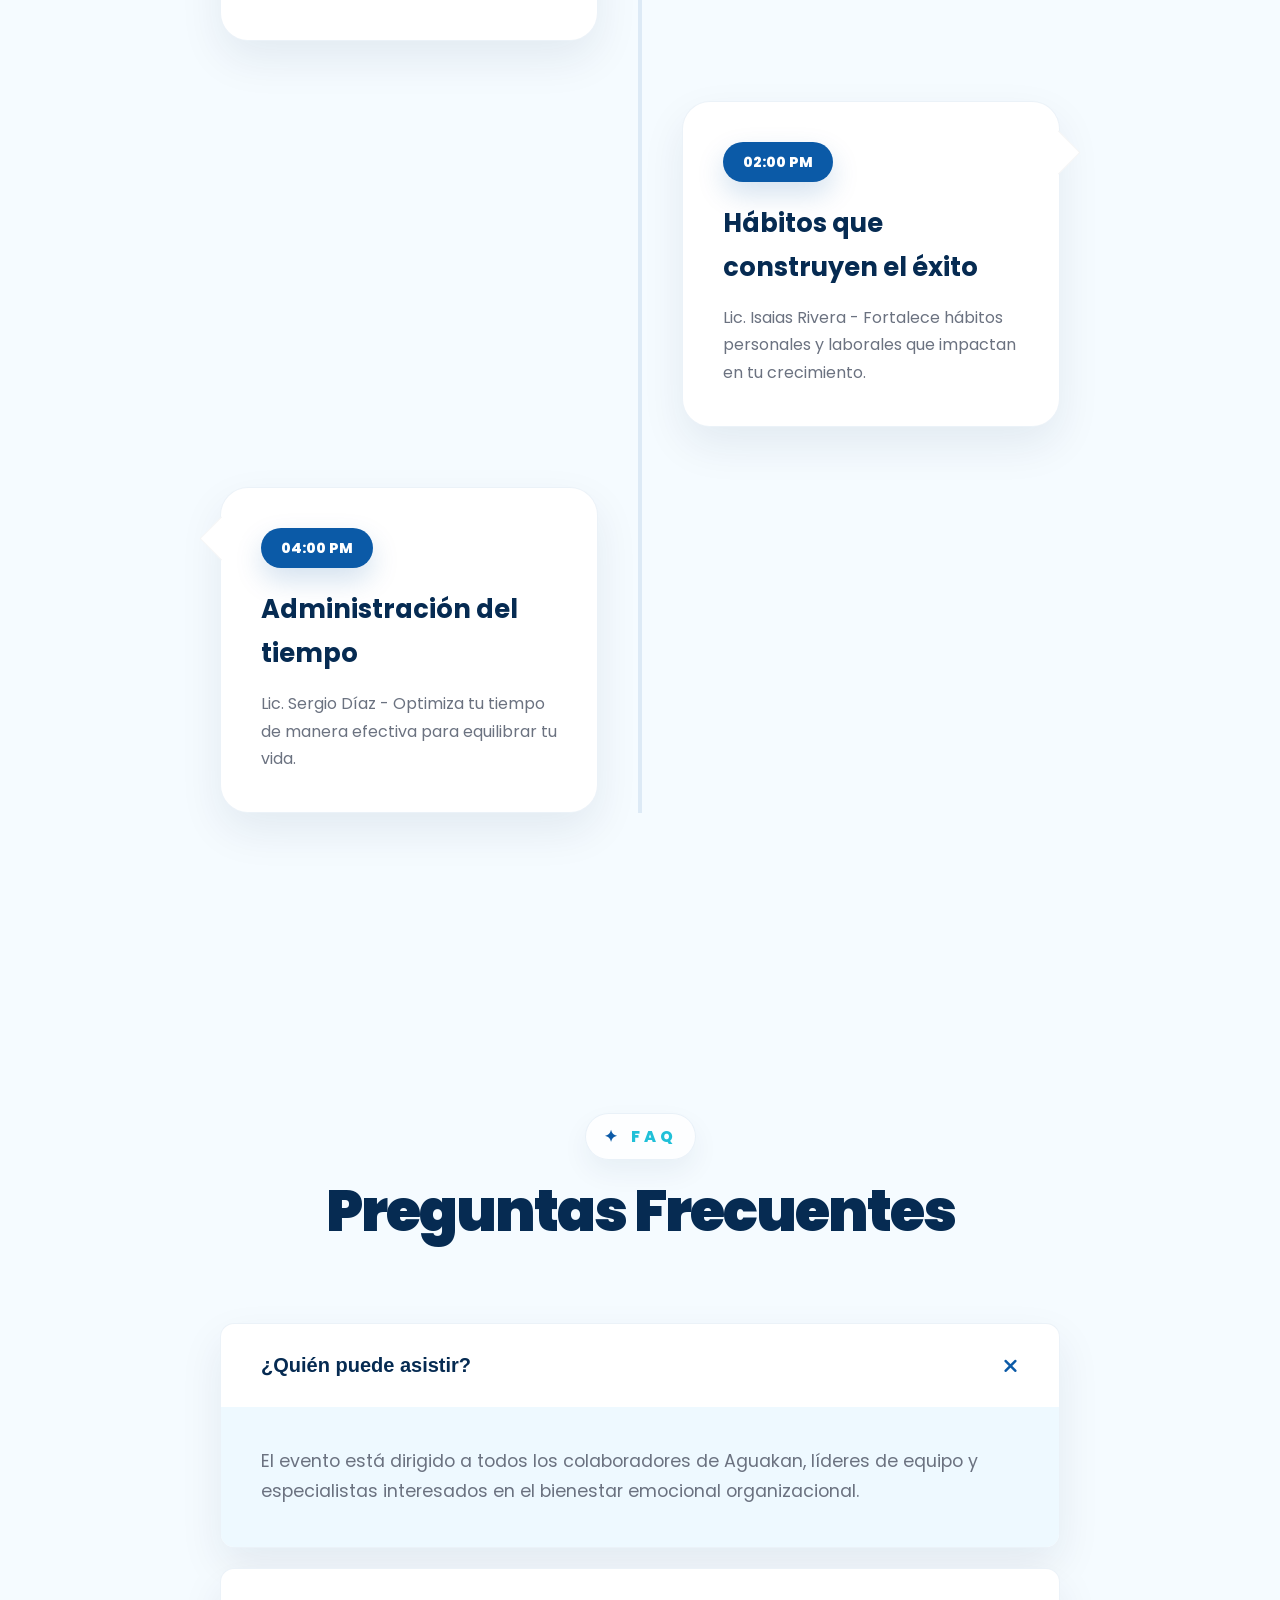
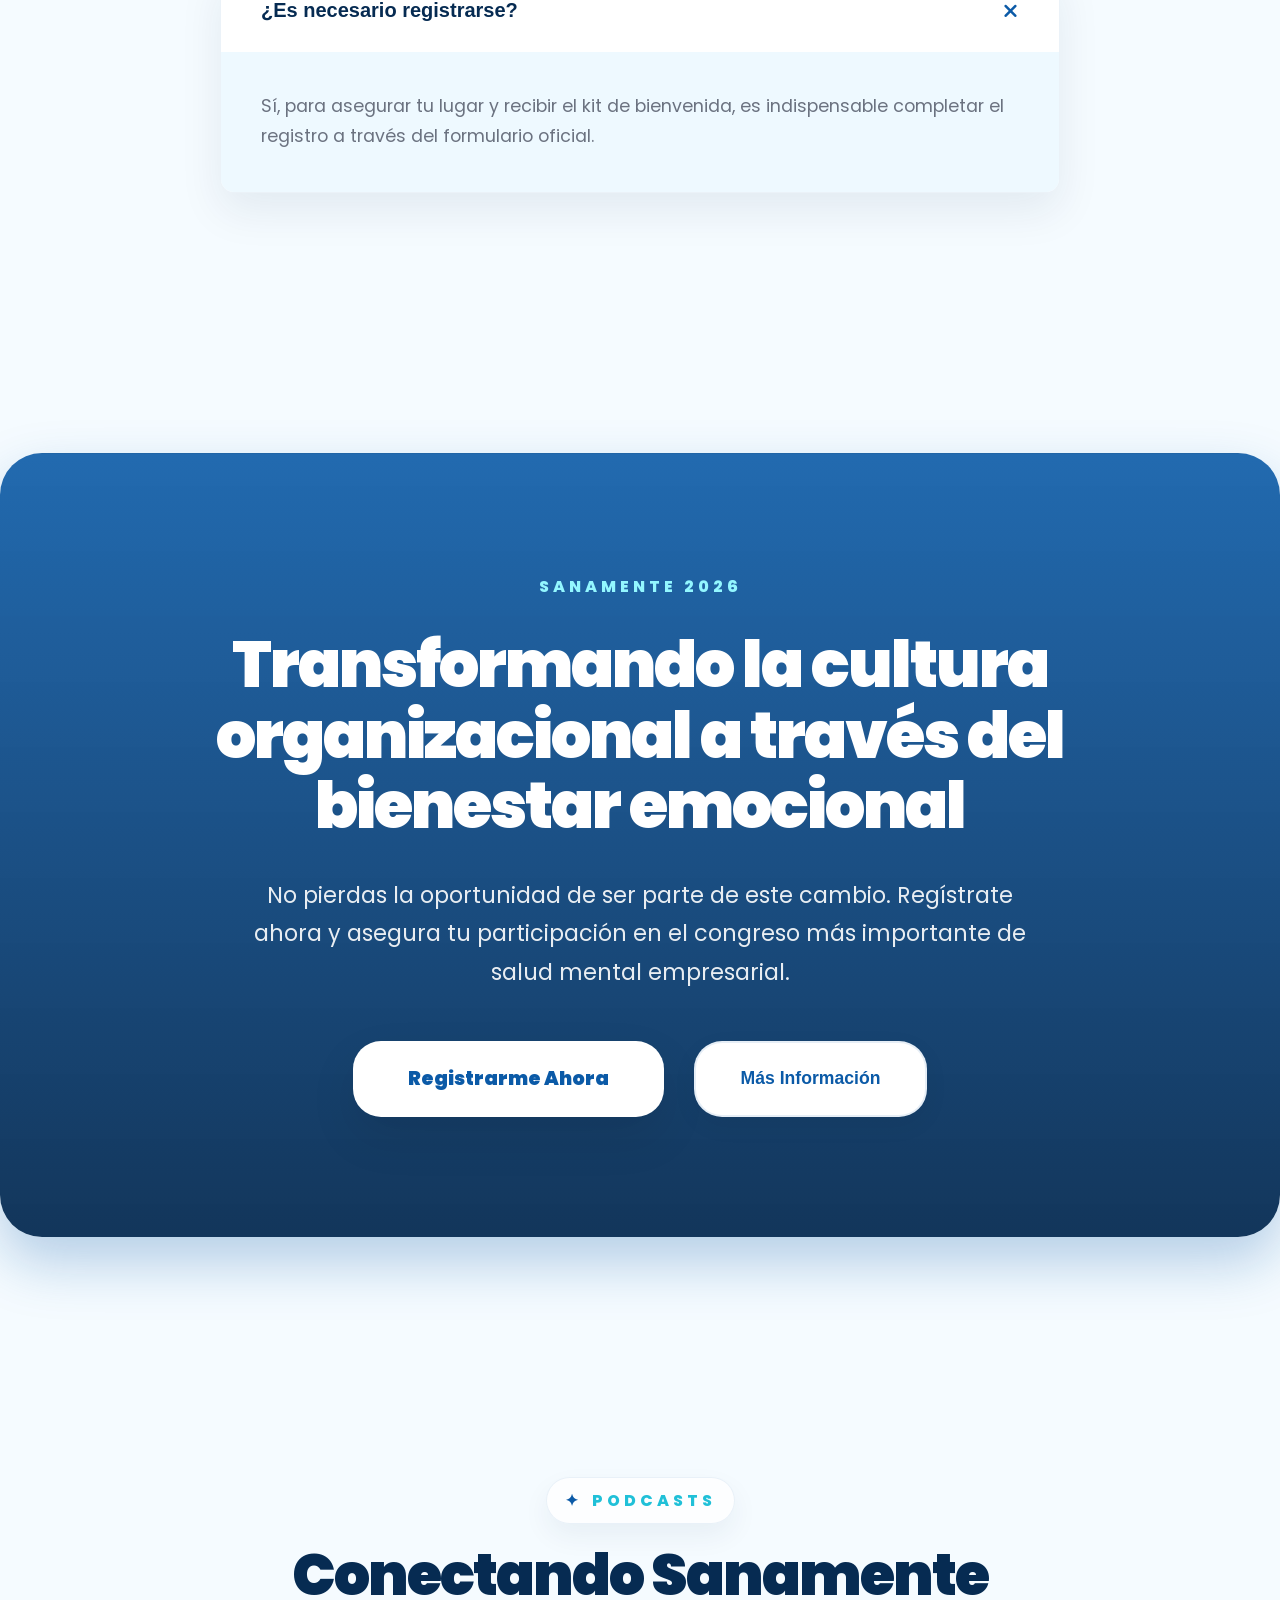
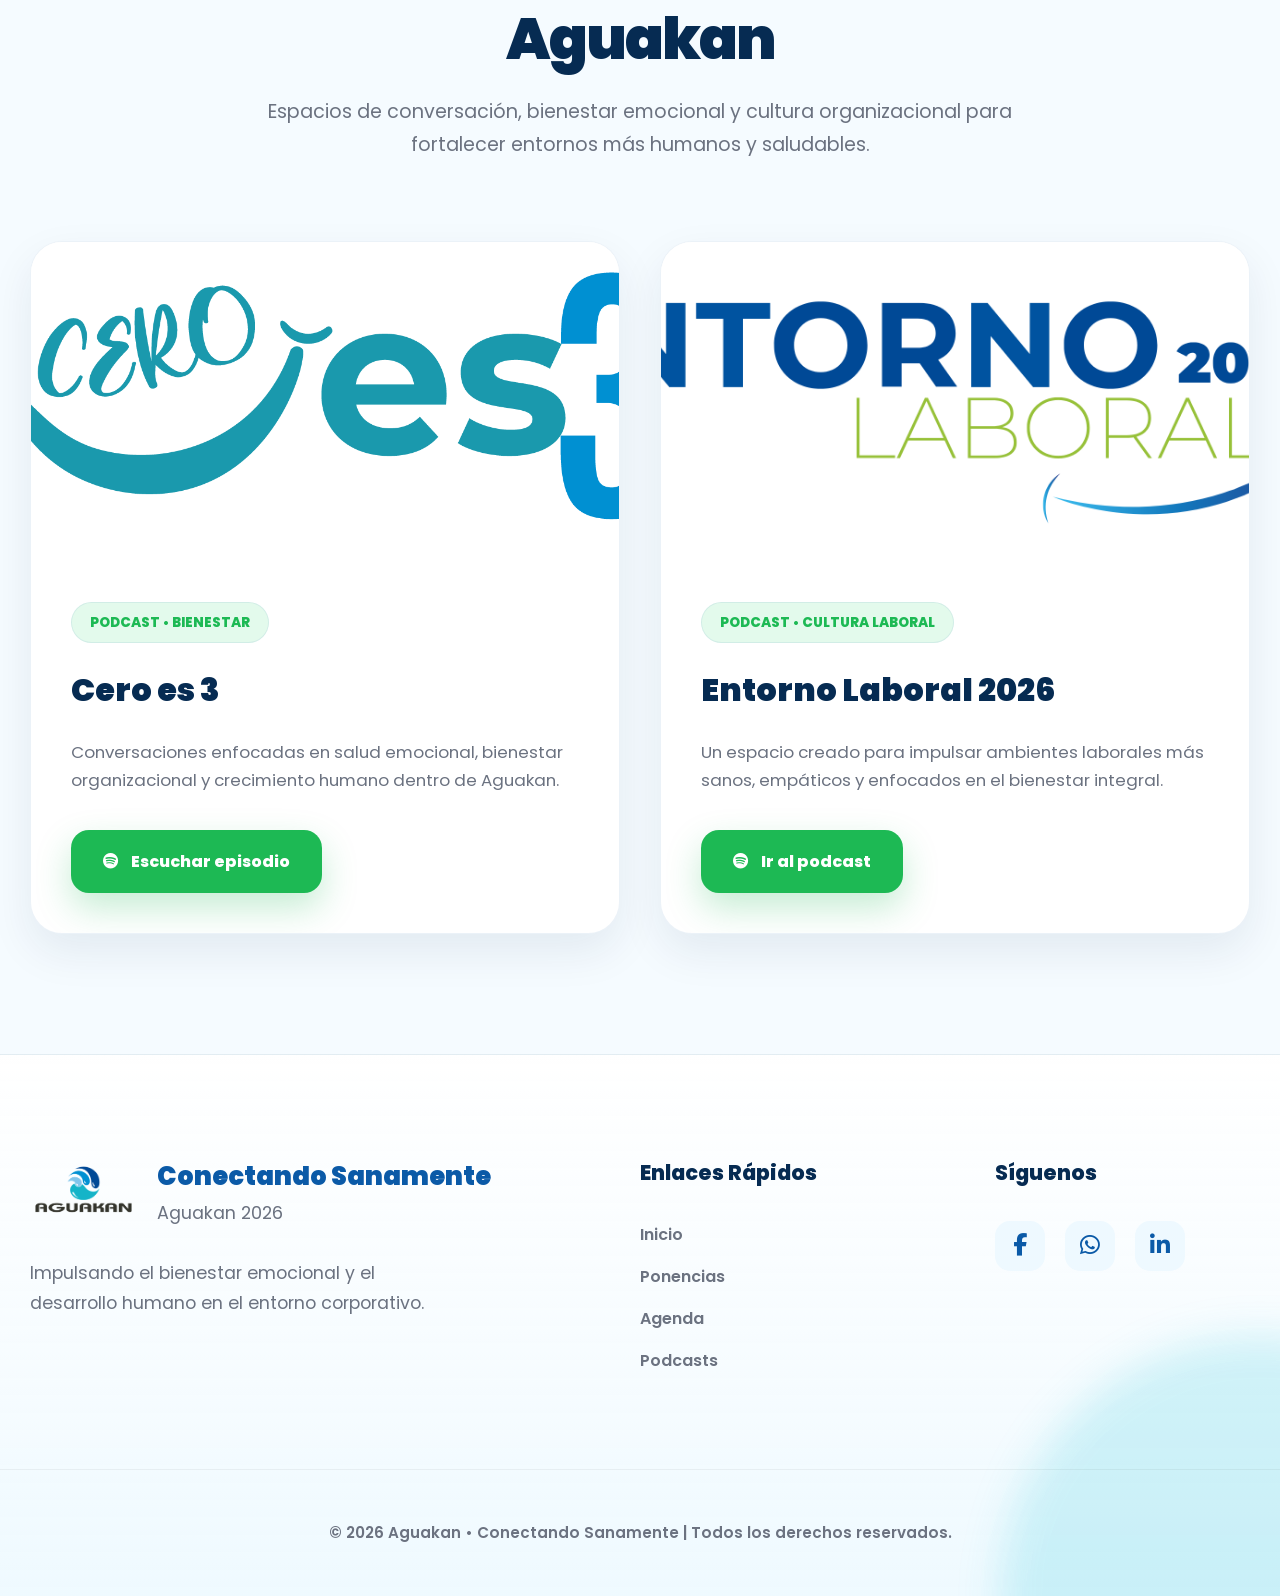
==== commit 5b466364: "Update index.html" ====
--- a/index.html
+++ b/index.html
@@ -1594,7 +1594,7 @@
         data-img="img/Psic. Erika Alinne Castillo Castro.png"
         data-name="Psic. Erika Alinne Castillo Castro"
         data-role="Psicóloga"
-        data-desc="Reconoce el impacto positivo de las mascotas en el bienestar emocional, fortaleciendo la empatía, la compañía y el equilibrio emocional a través de la convivencia y el vínculo afectivo.">
+        data-desc="Identifica, previene y actúa ante situaciones de violencia en el entorno familiar y laboral, promoviendo relaciones sanas, entornos seguros y una cultura de respeto y bienestar.">
 
         <img src="img/Psic. Erika Alinne Castillo Castro.png" alt="Speaker">
 
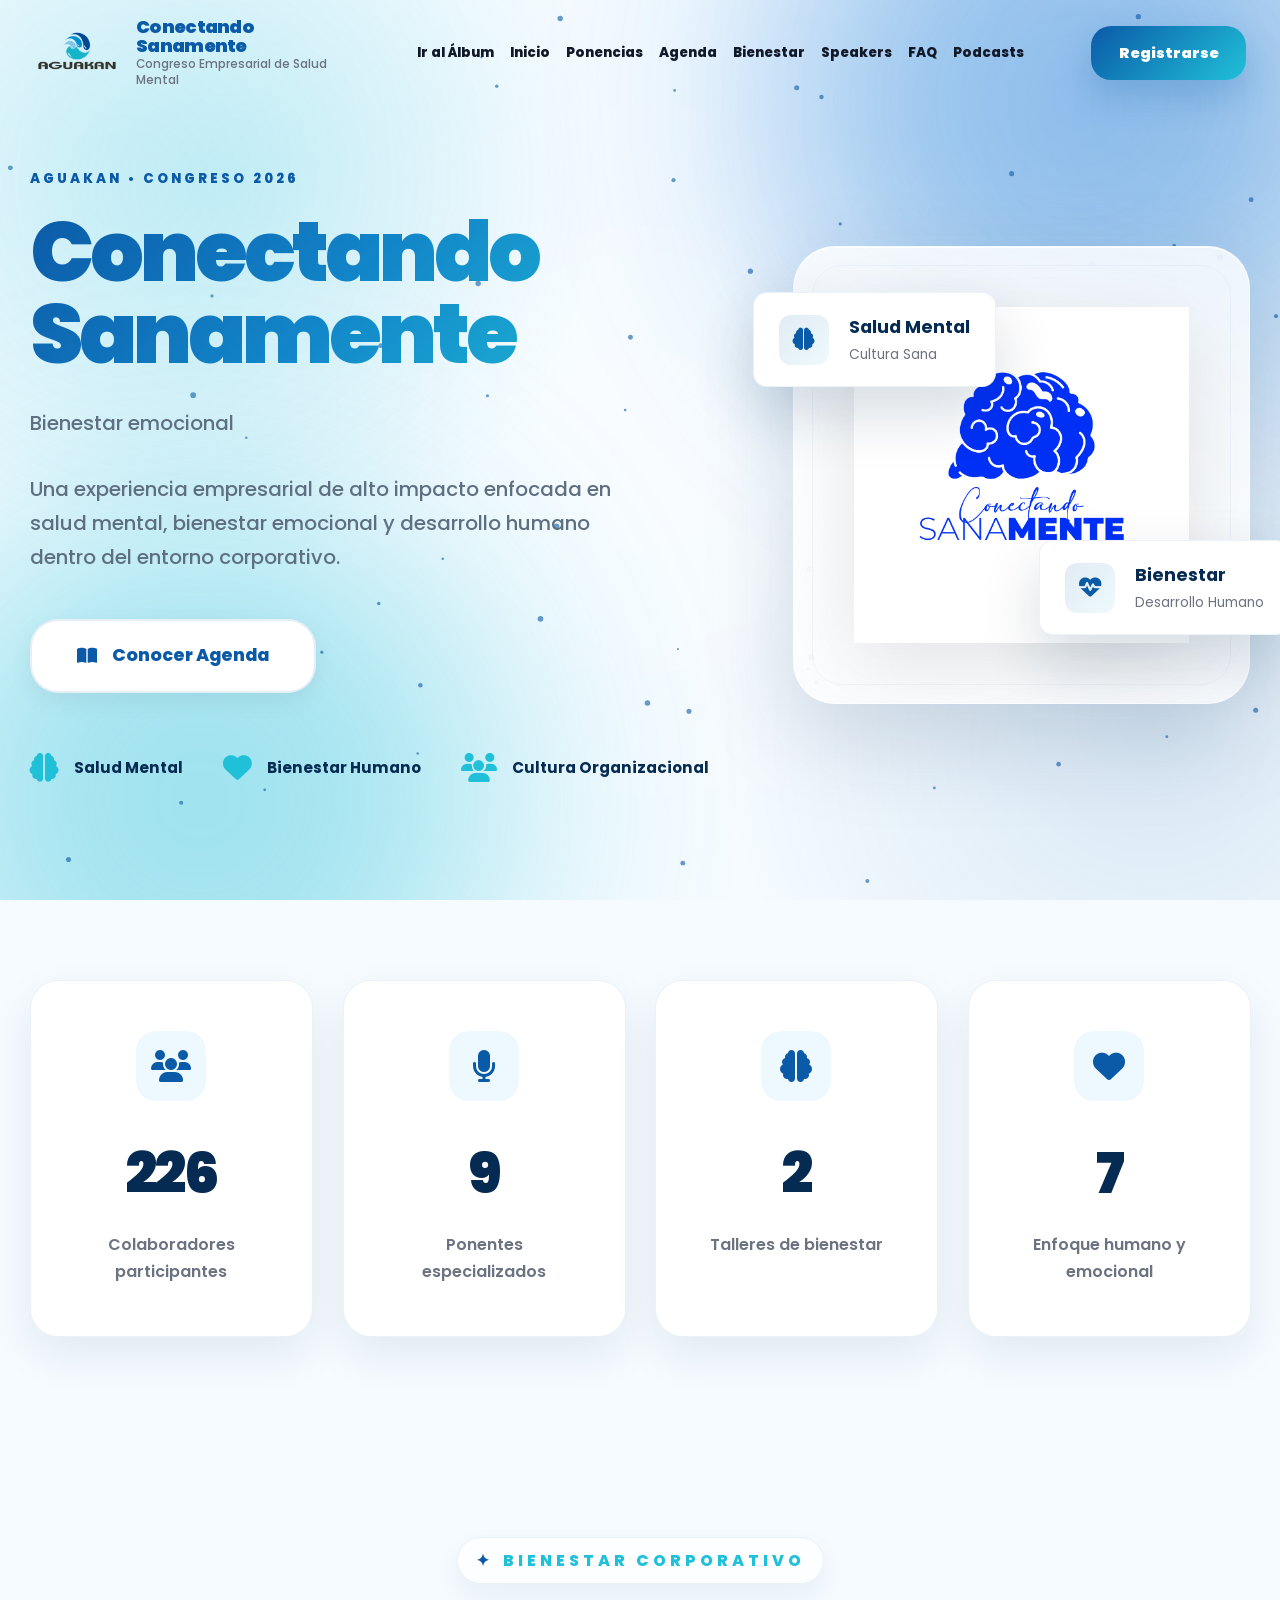
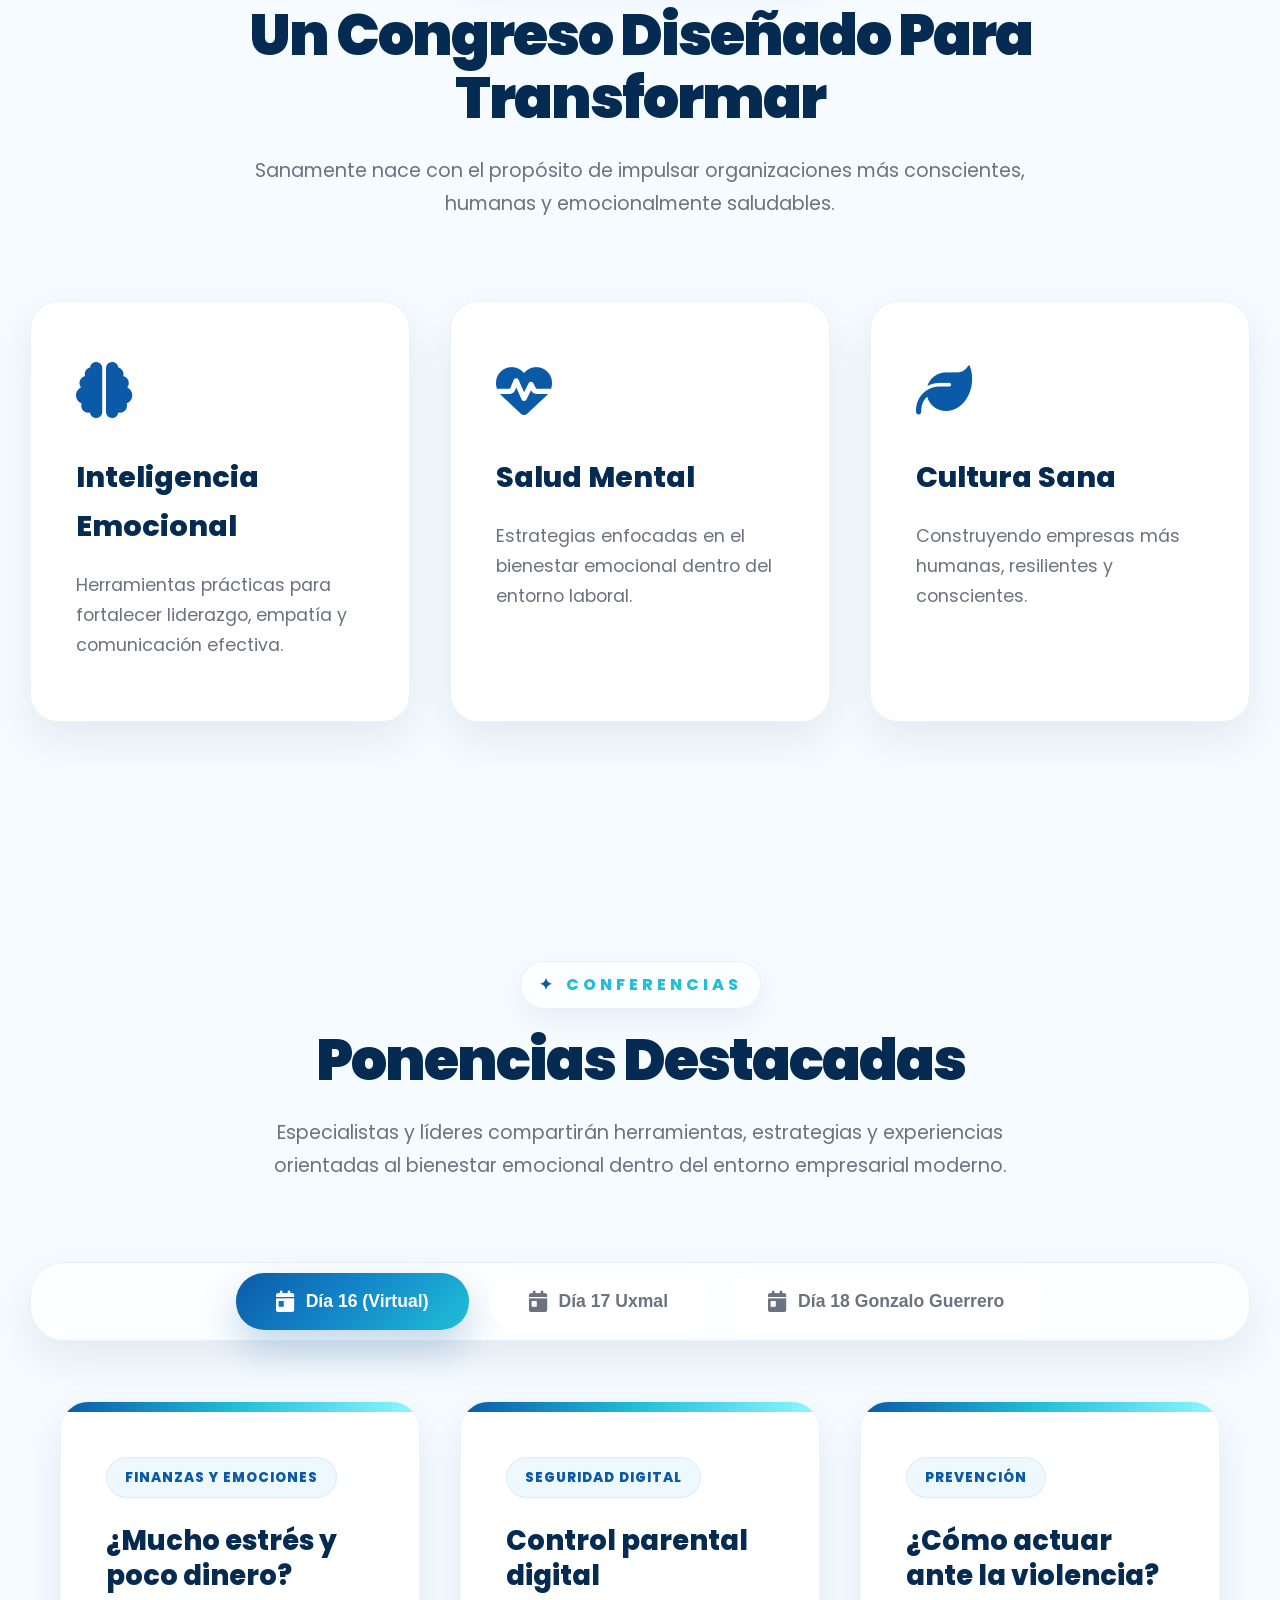
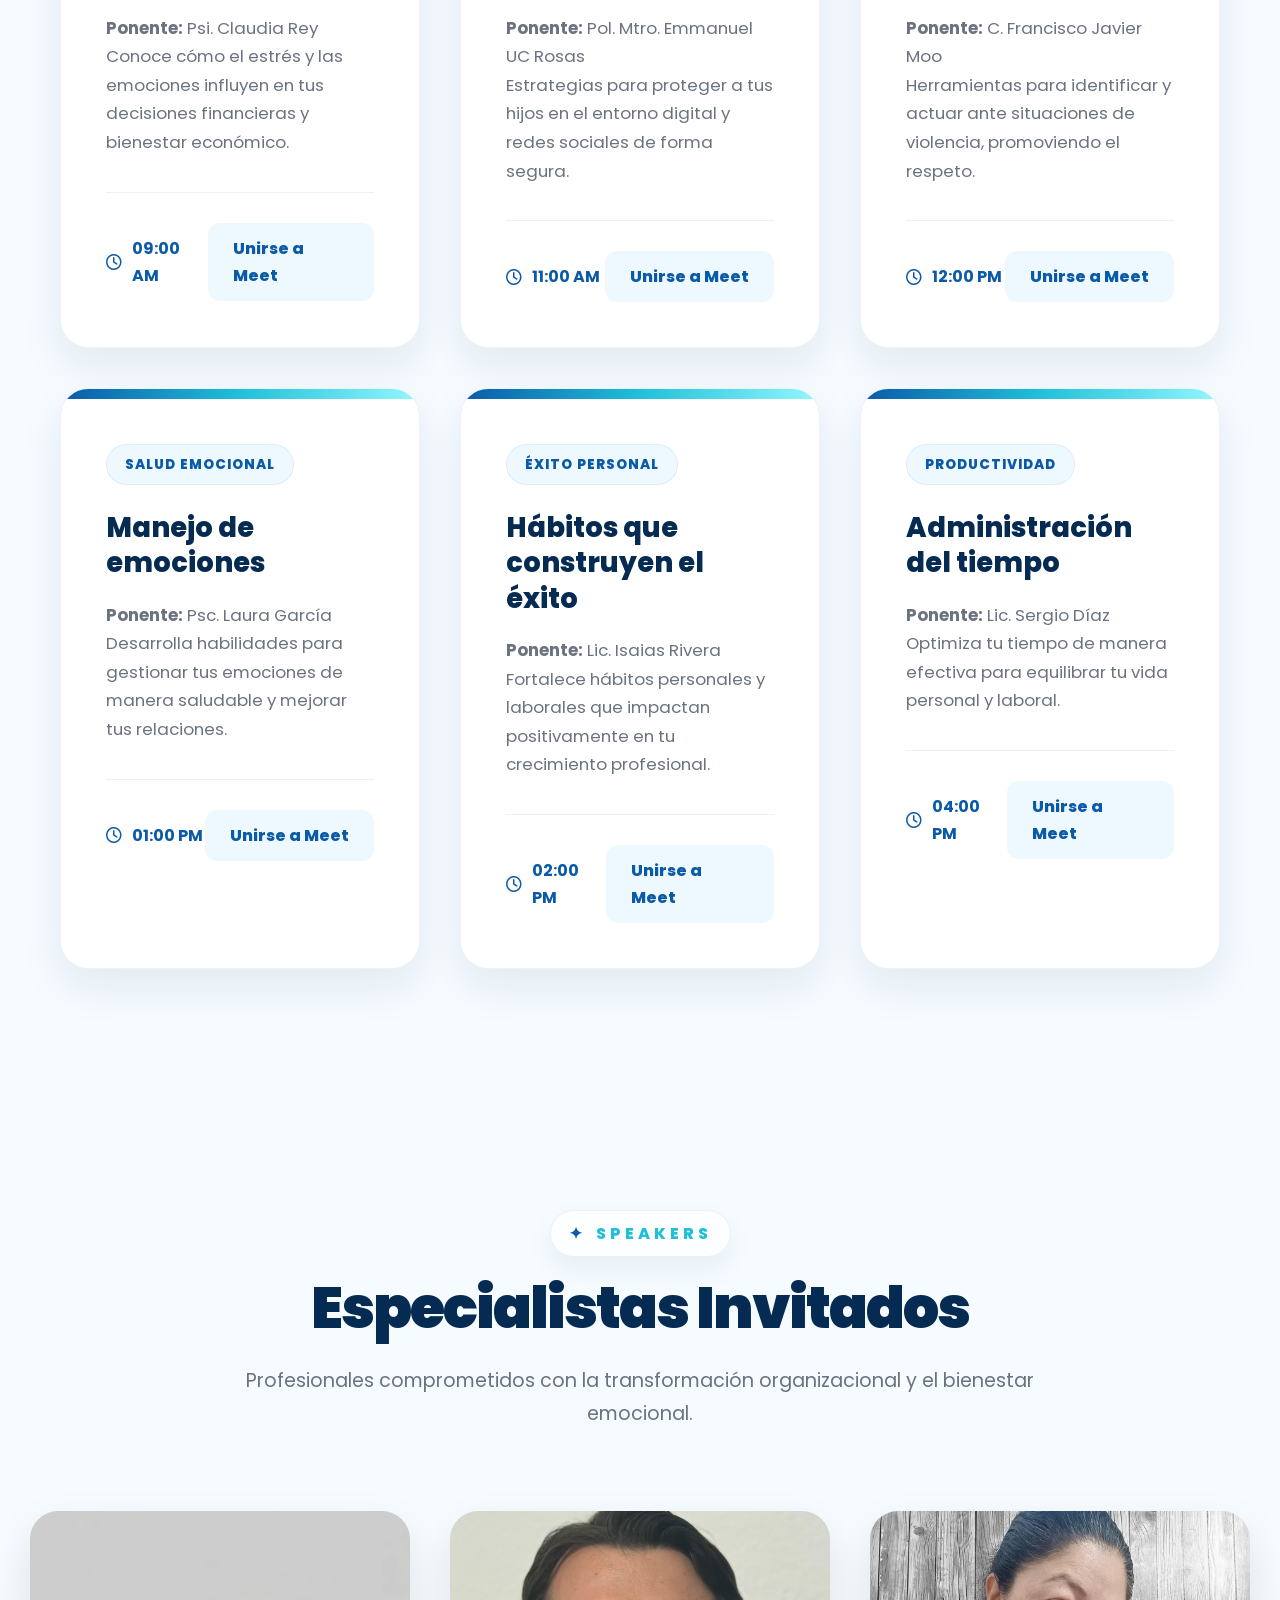
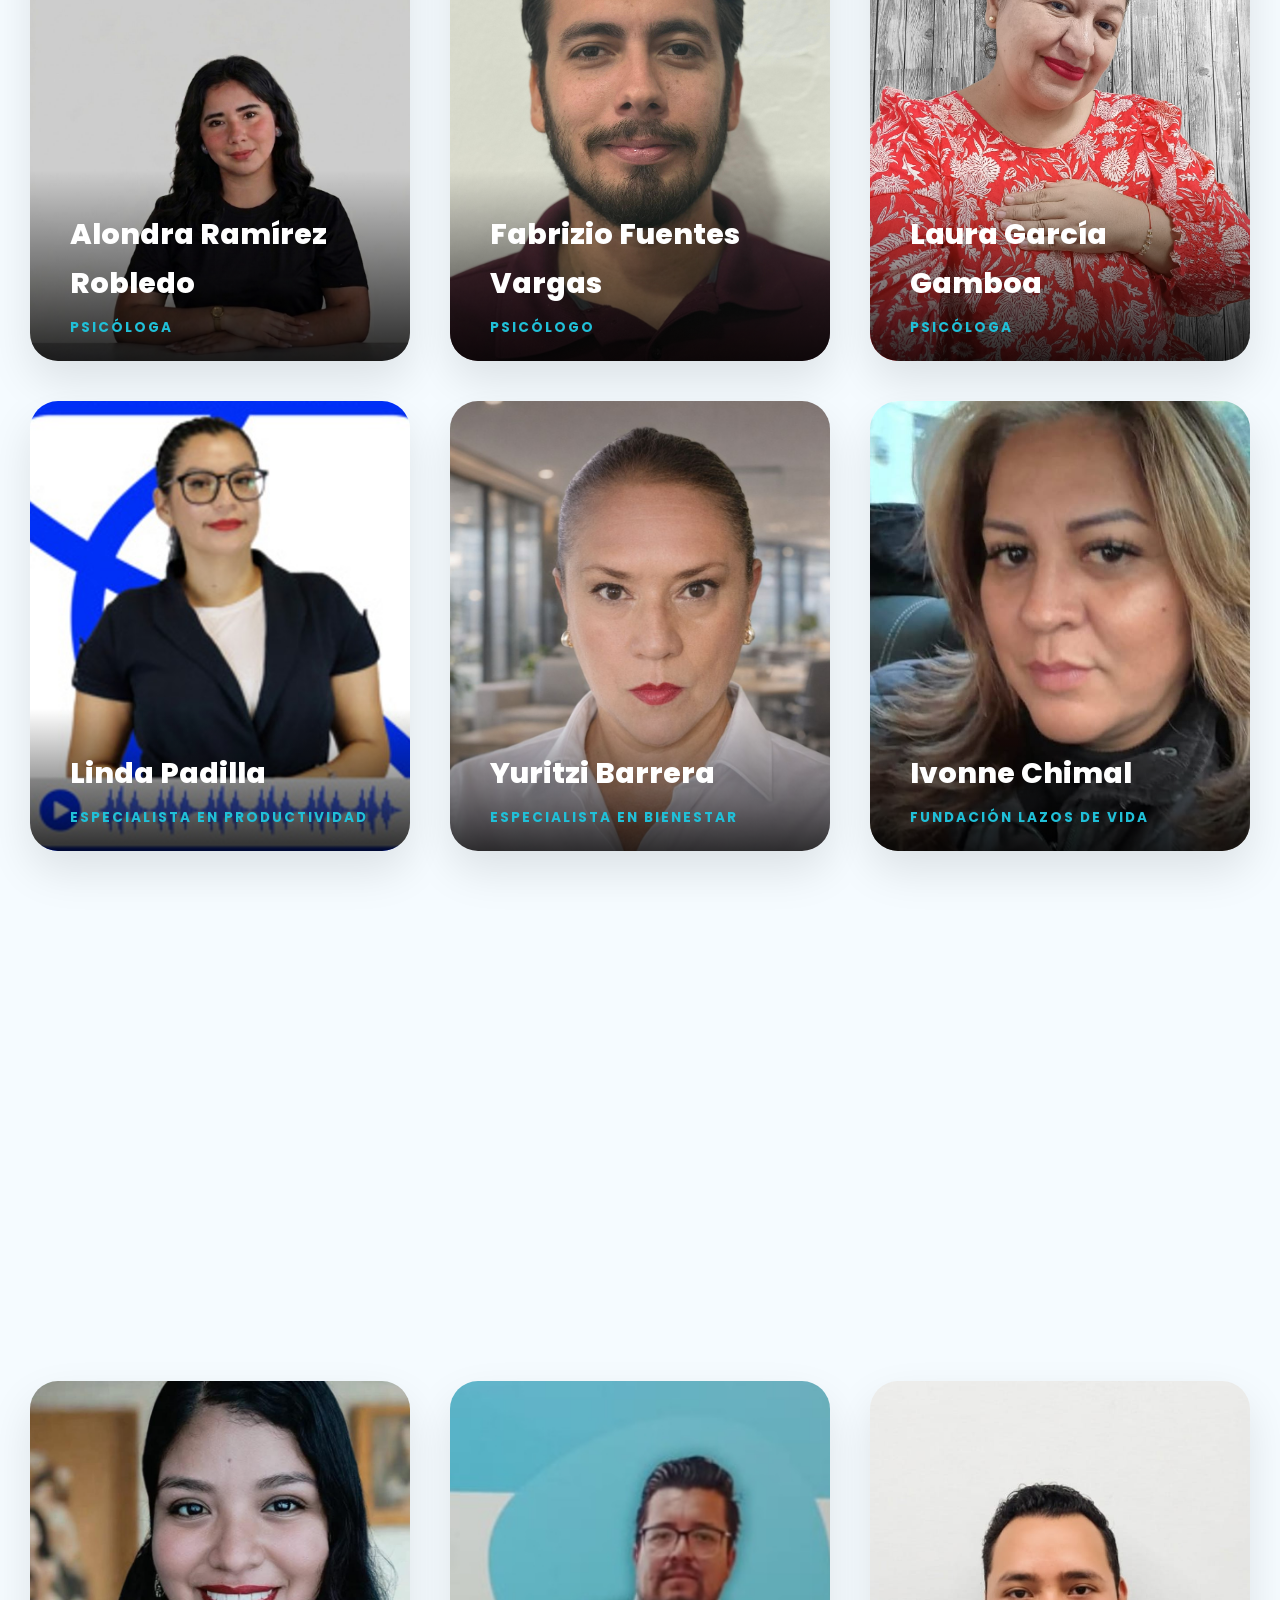
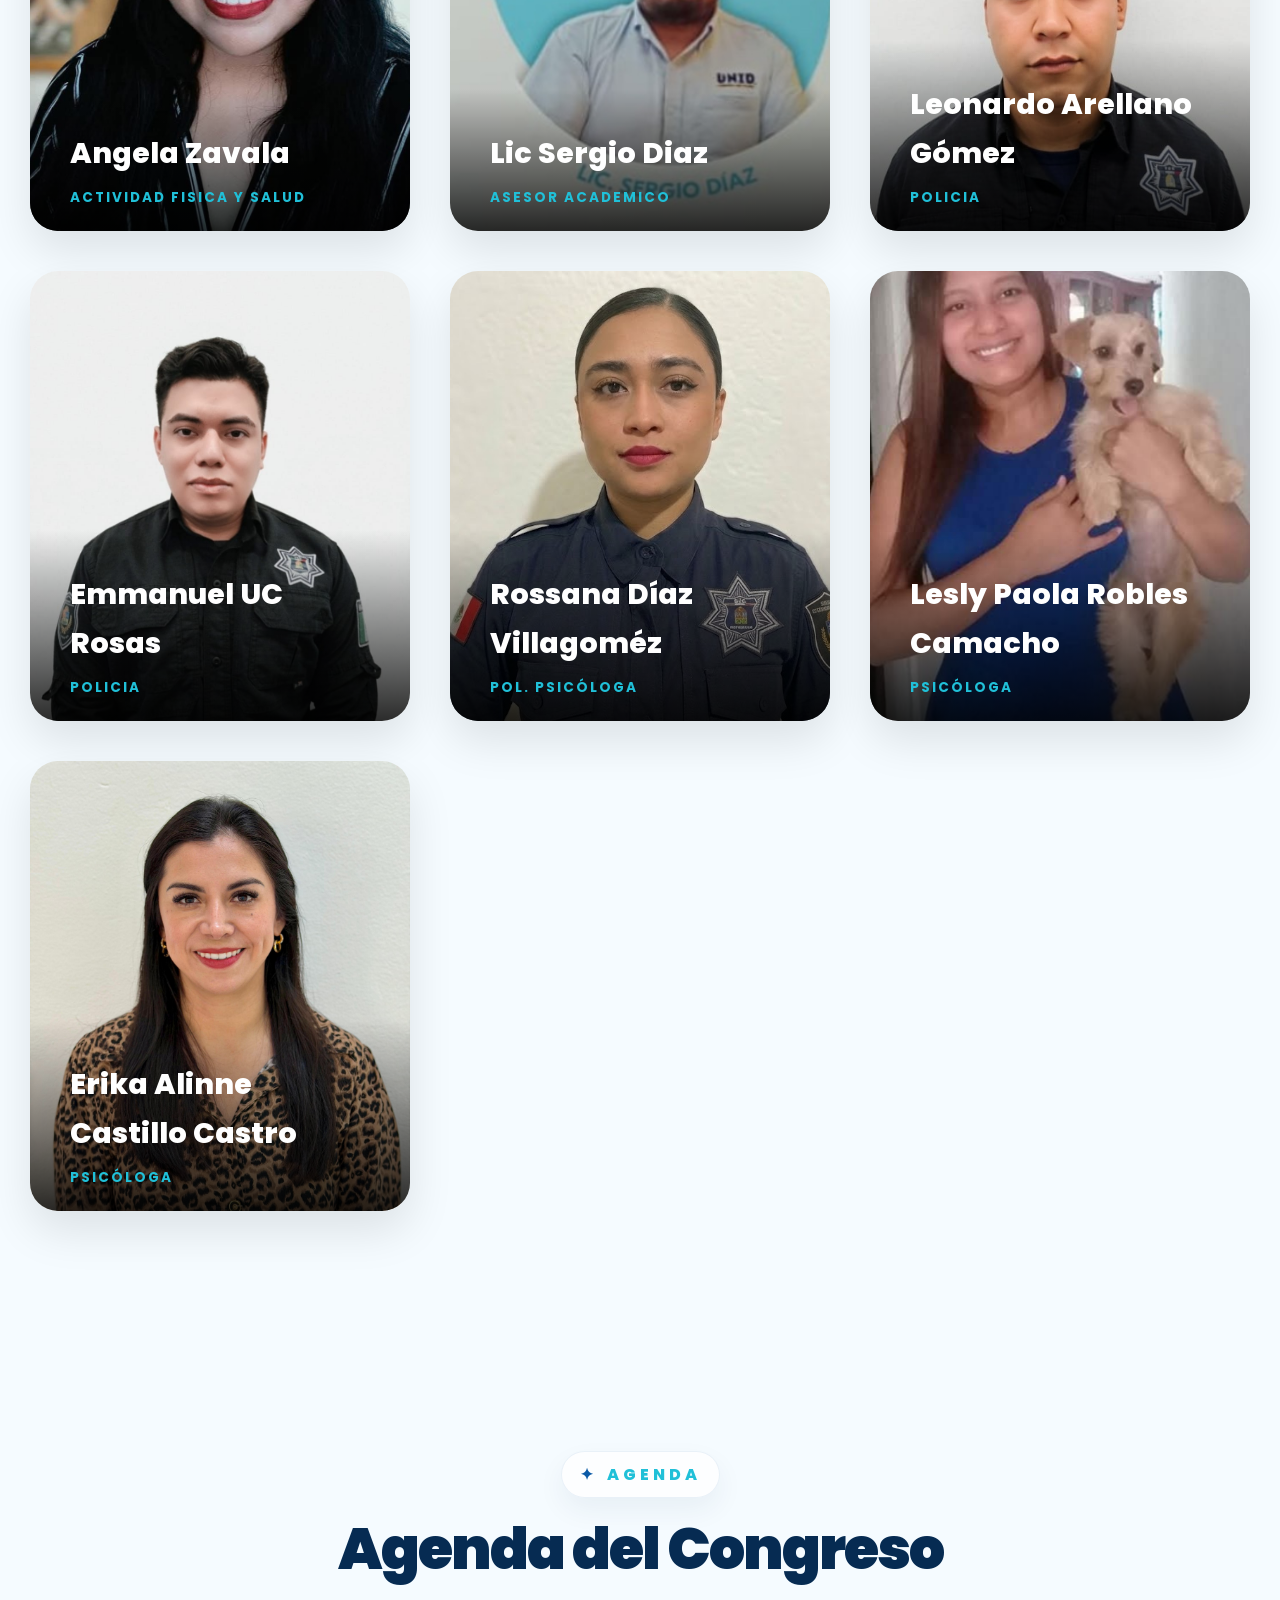
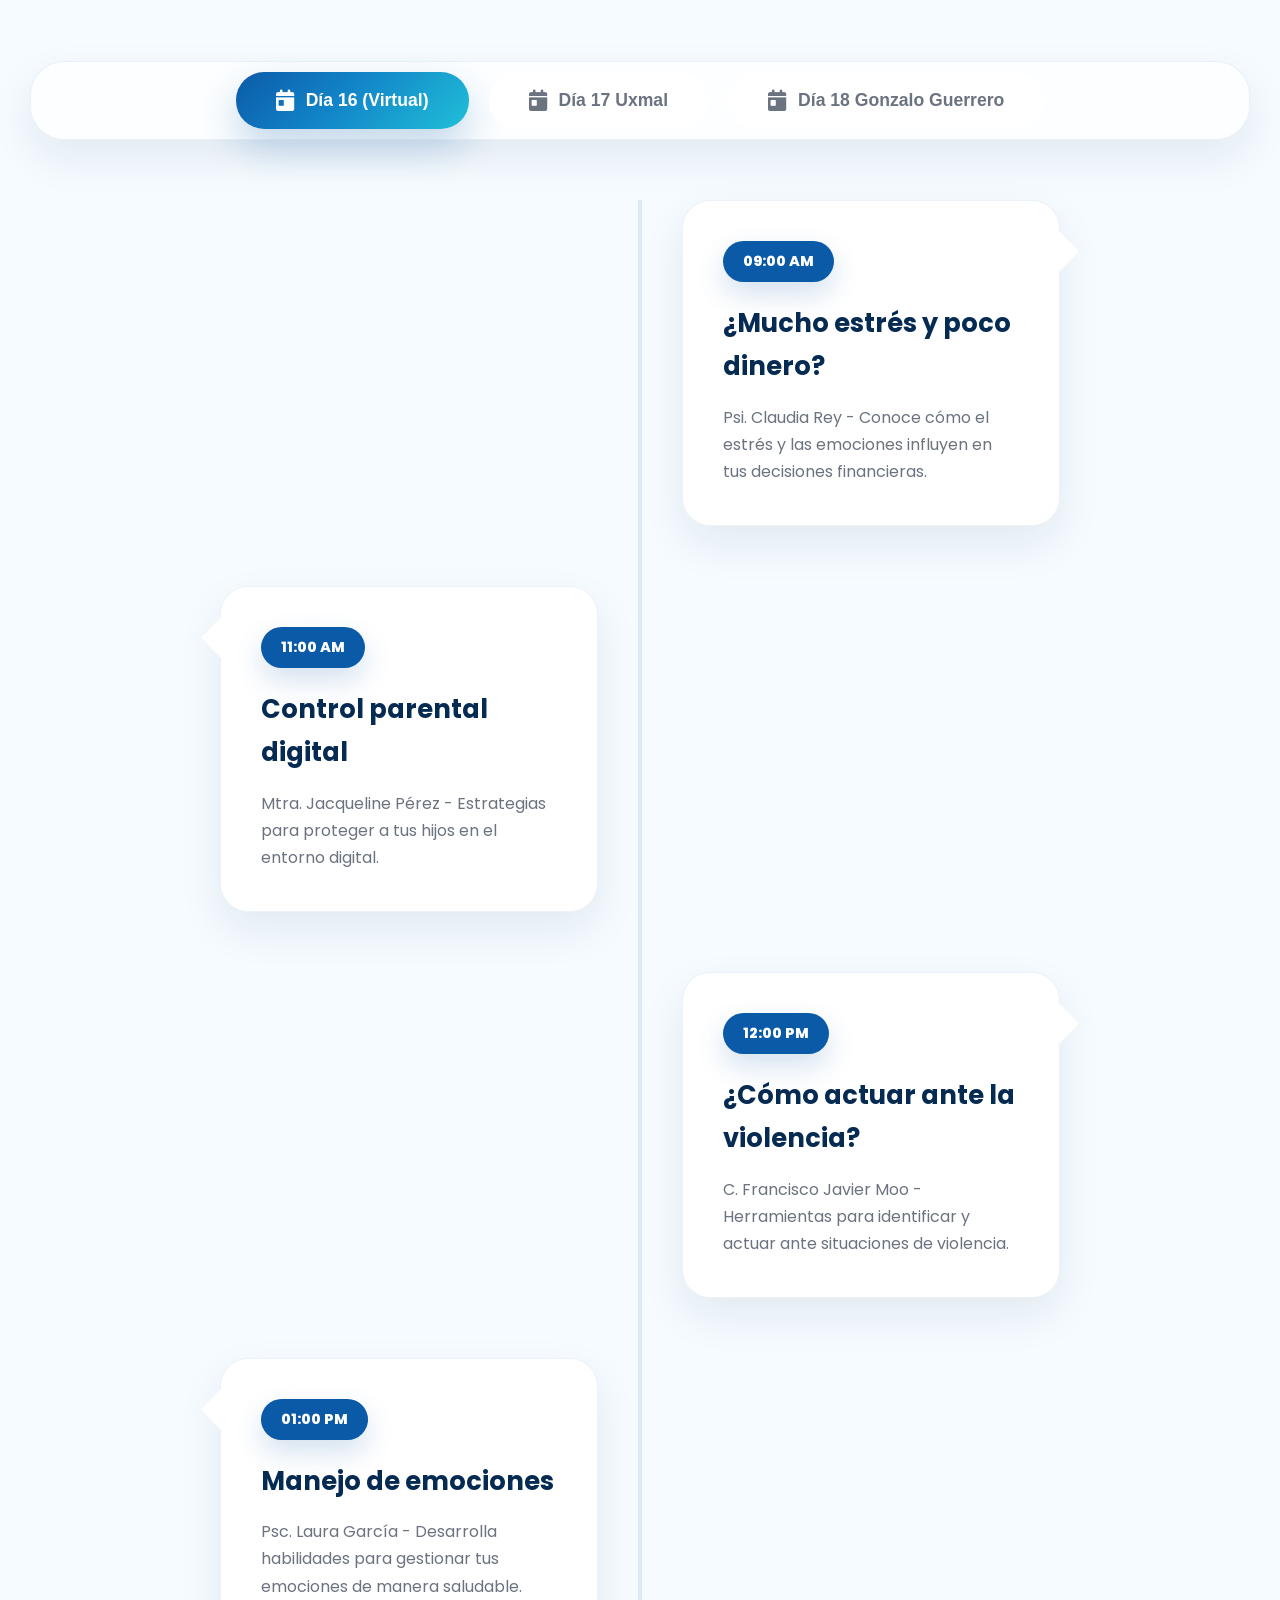
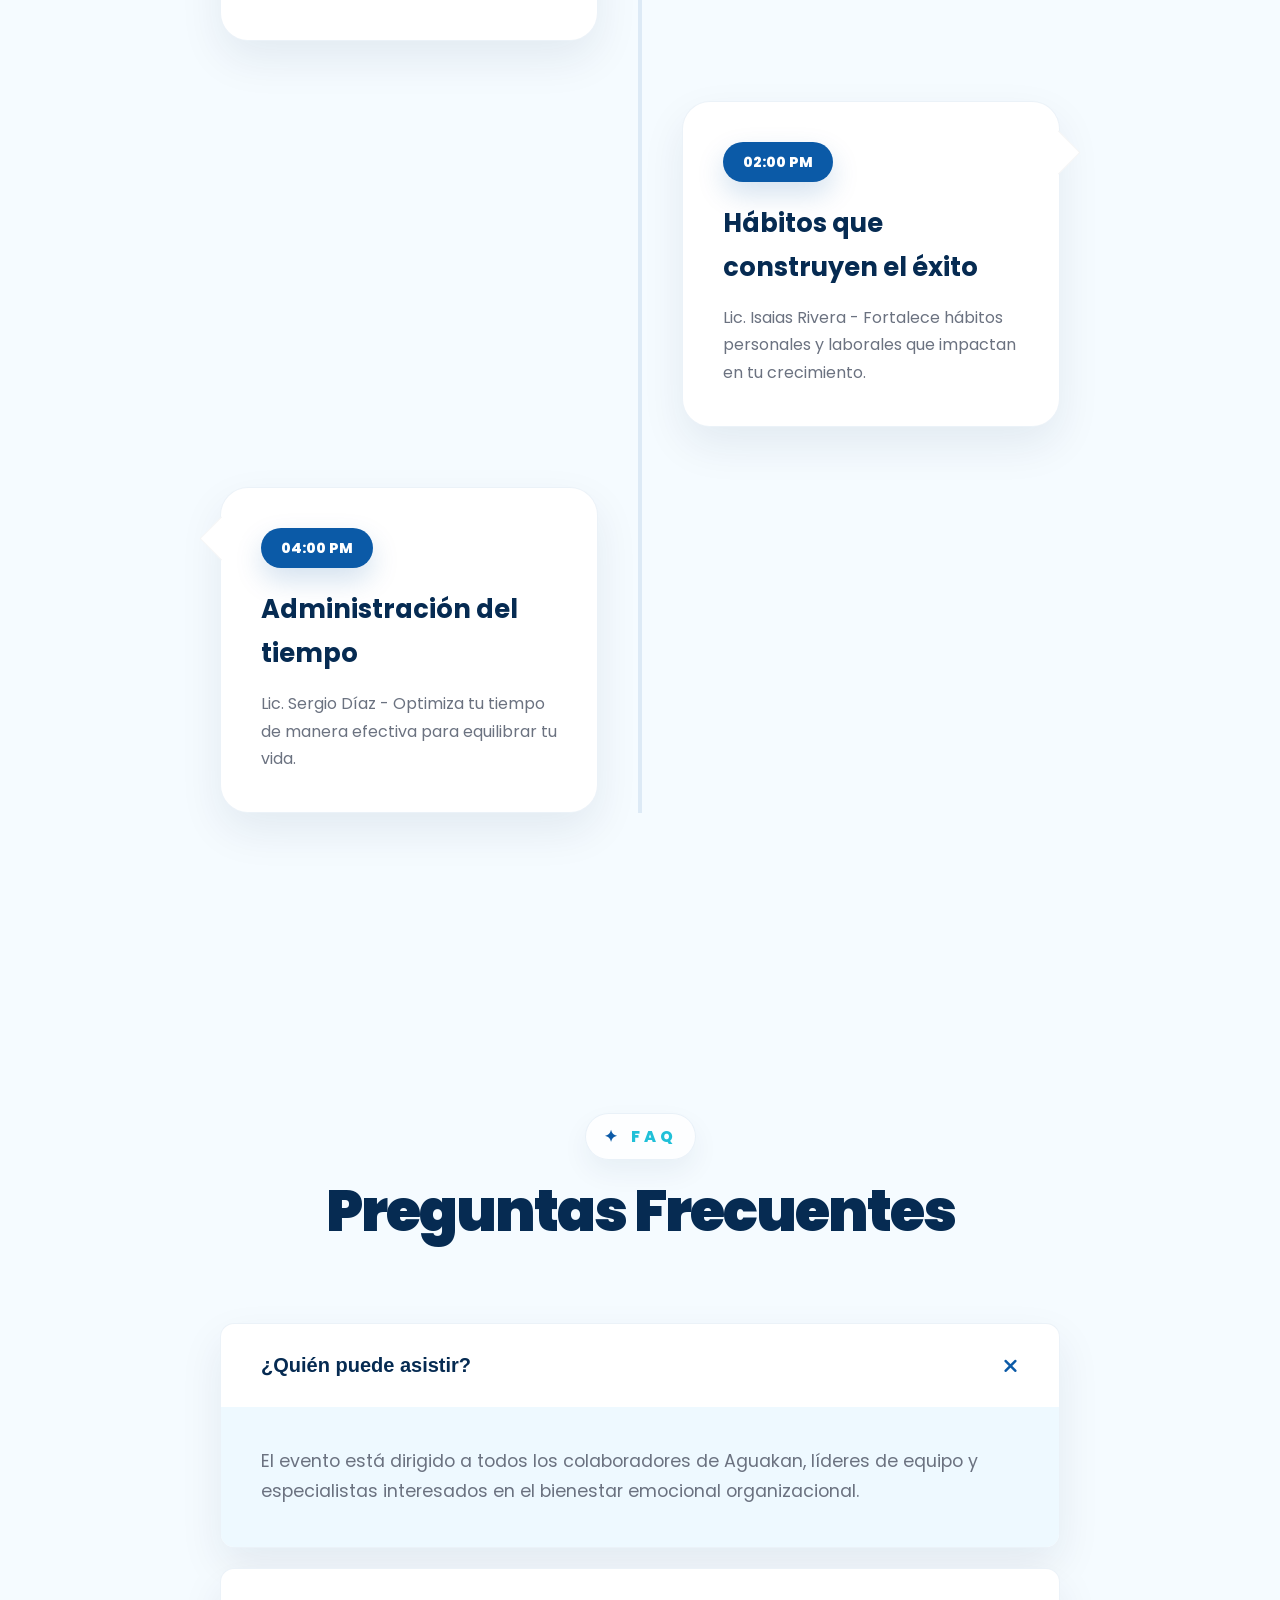
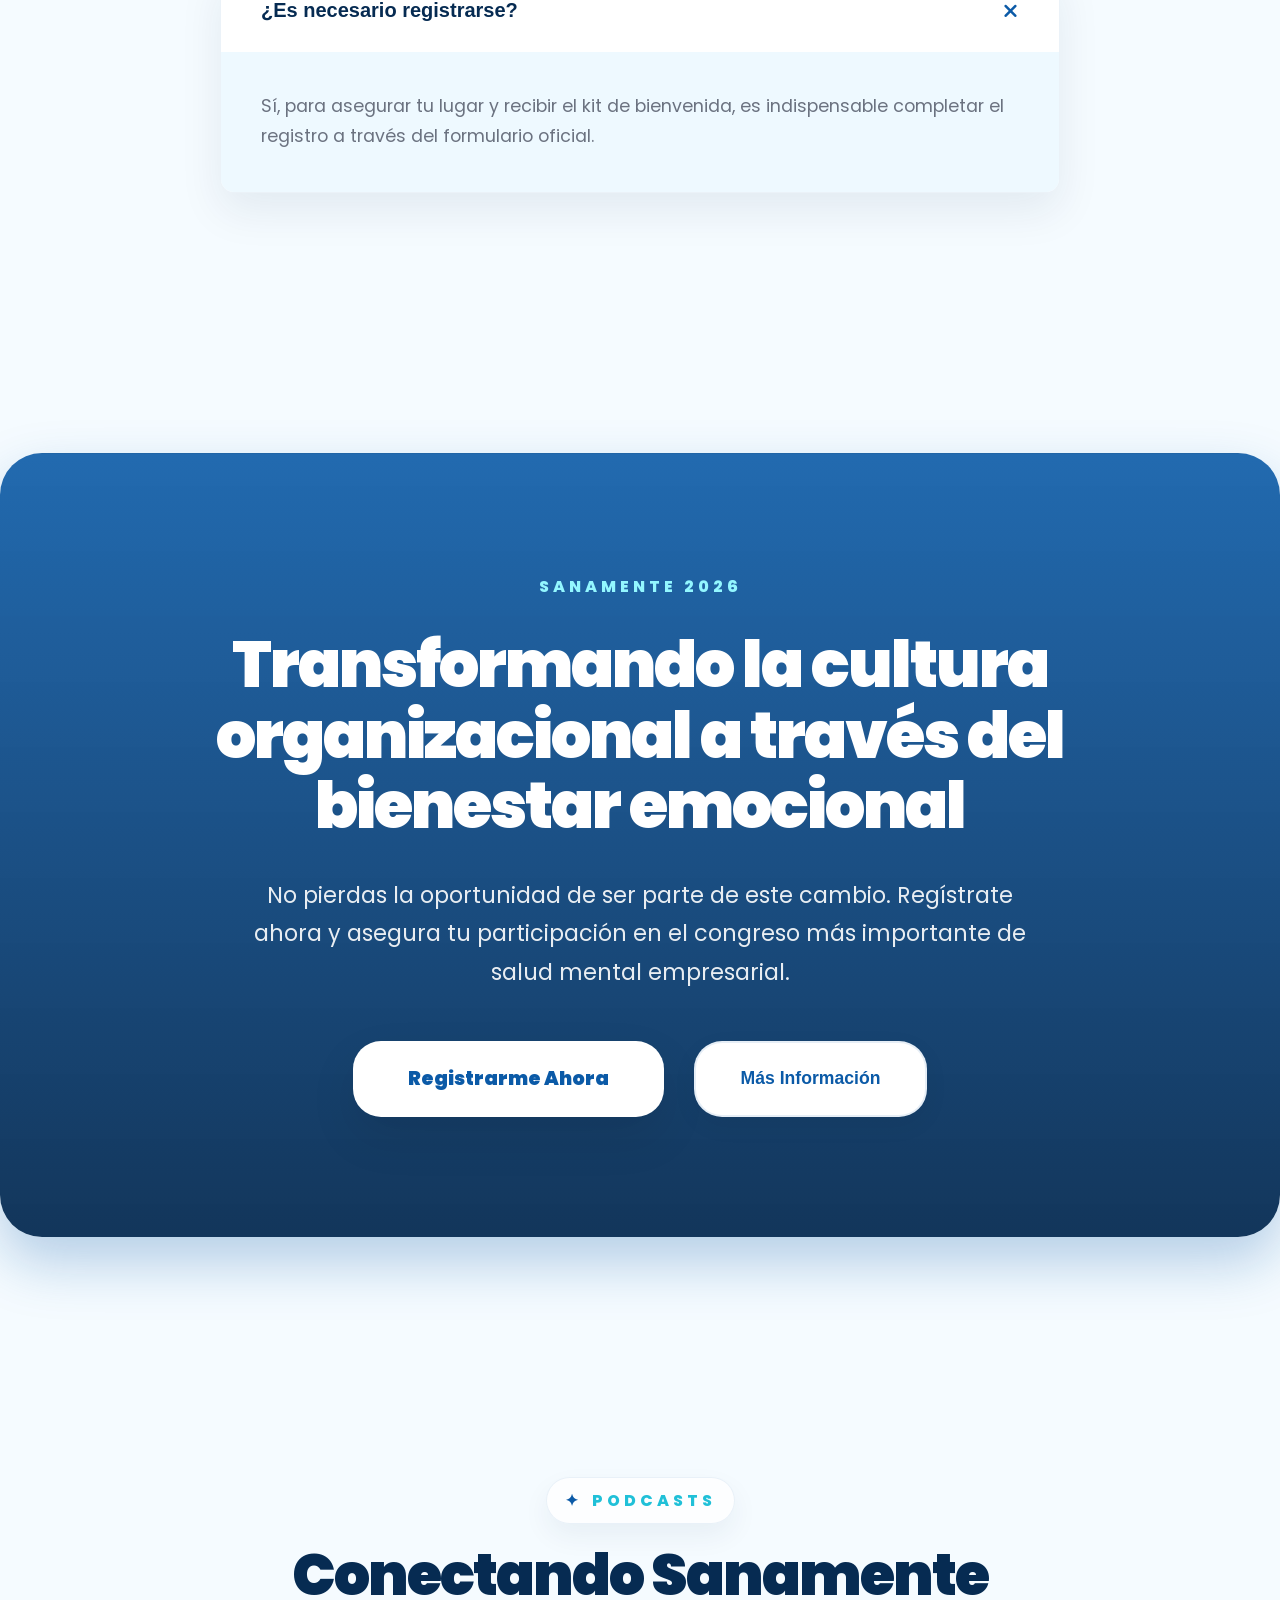
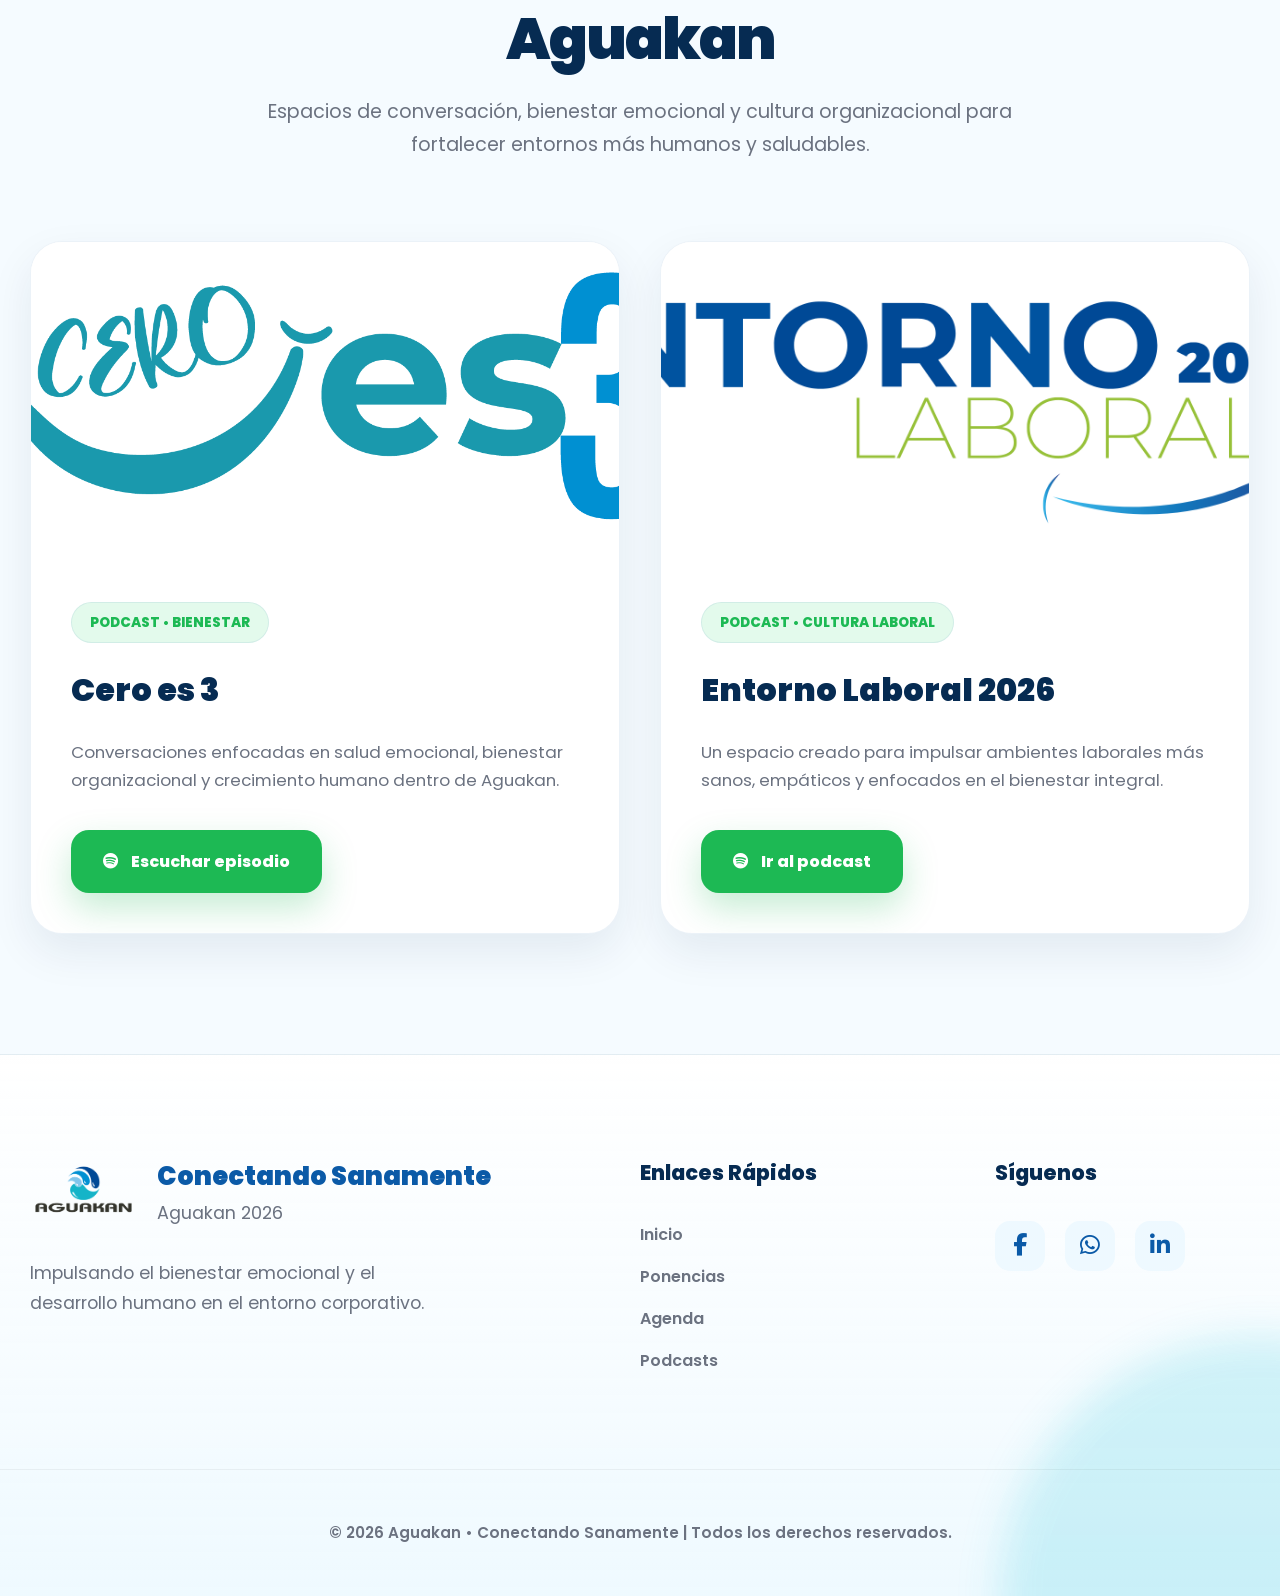
==== commit 59143d78: "Update index.html" ====
--- a/index.html
+++ b/index.html
@@ -648,7 +648,7 @@
                                 </h3>
 
                                 <p>
-                                    <strong>Ponente:</strong> Mtra. Jacqueline Pérez <br>
+                                    <strong>Ponente:</strong> Pol. Mtro. Emmanuel UC Rosas <br>
                                     Estrategias para proteger a tus hijos en el entorno digital y redes sociales de forma segura.
                                 </p>
 
@@ -900,7 +900,7 @@
                             <div class="card-content">
                                 <div class="card-category">Seguridad</div>
                                 <h3>Engaño Digital Extorsión</h3>
-                                <p><strong>Ponente:</strong> Mtra. Jacqueline Pérez <br>Identifica y actúa ante casos de extorsión digital.</p>
+                                <p><strong>Ponente:</strong> Pol. Leonardo Arellano Gómez <br>Identifica y actúa ante casos de extorsión digital.</p>
                                 <div class="card-footer">
                                     <span class="badge"><i class="fa-regular fa-clock"></i> 01:00 PM</span>
                                     <a href="https://www.facebook.com/CiberneticaQrooSSC/" target="_blank" class="mini-btn">Seguridad</a>
@@ -1110,7 +1110,7 @@
 
                 <p>
                     <strong>Ponente:</strong>
-                    Mtra. Jacqueline Pérez Zúñiga
+                    Pol. Psicóloga Rossana Díaz Villagoméz
                     <br>
                     Prevención y acción ante violencia digital y extorsión.
                 </p>
